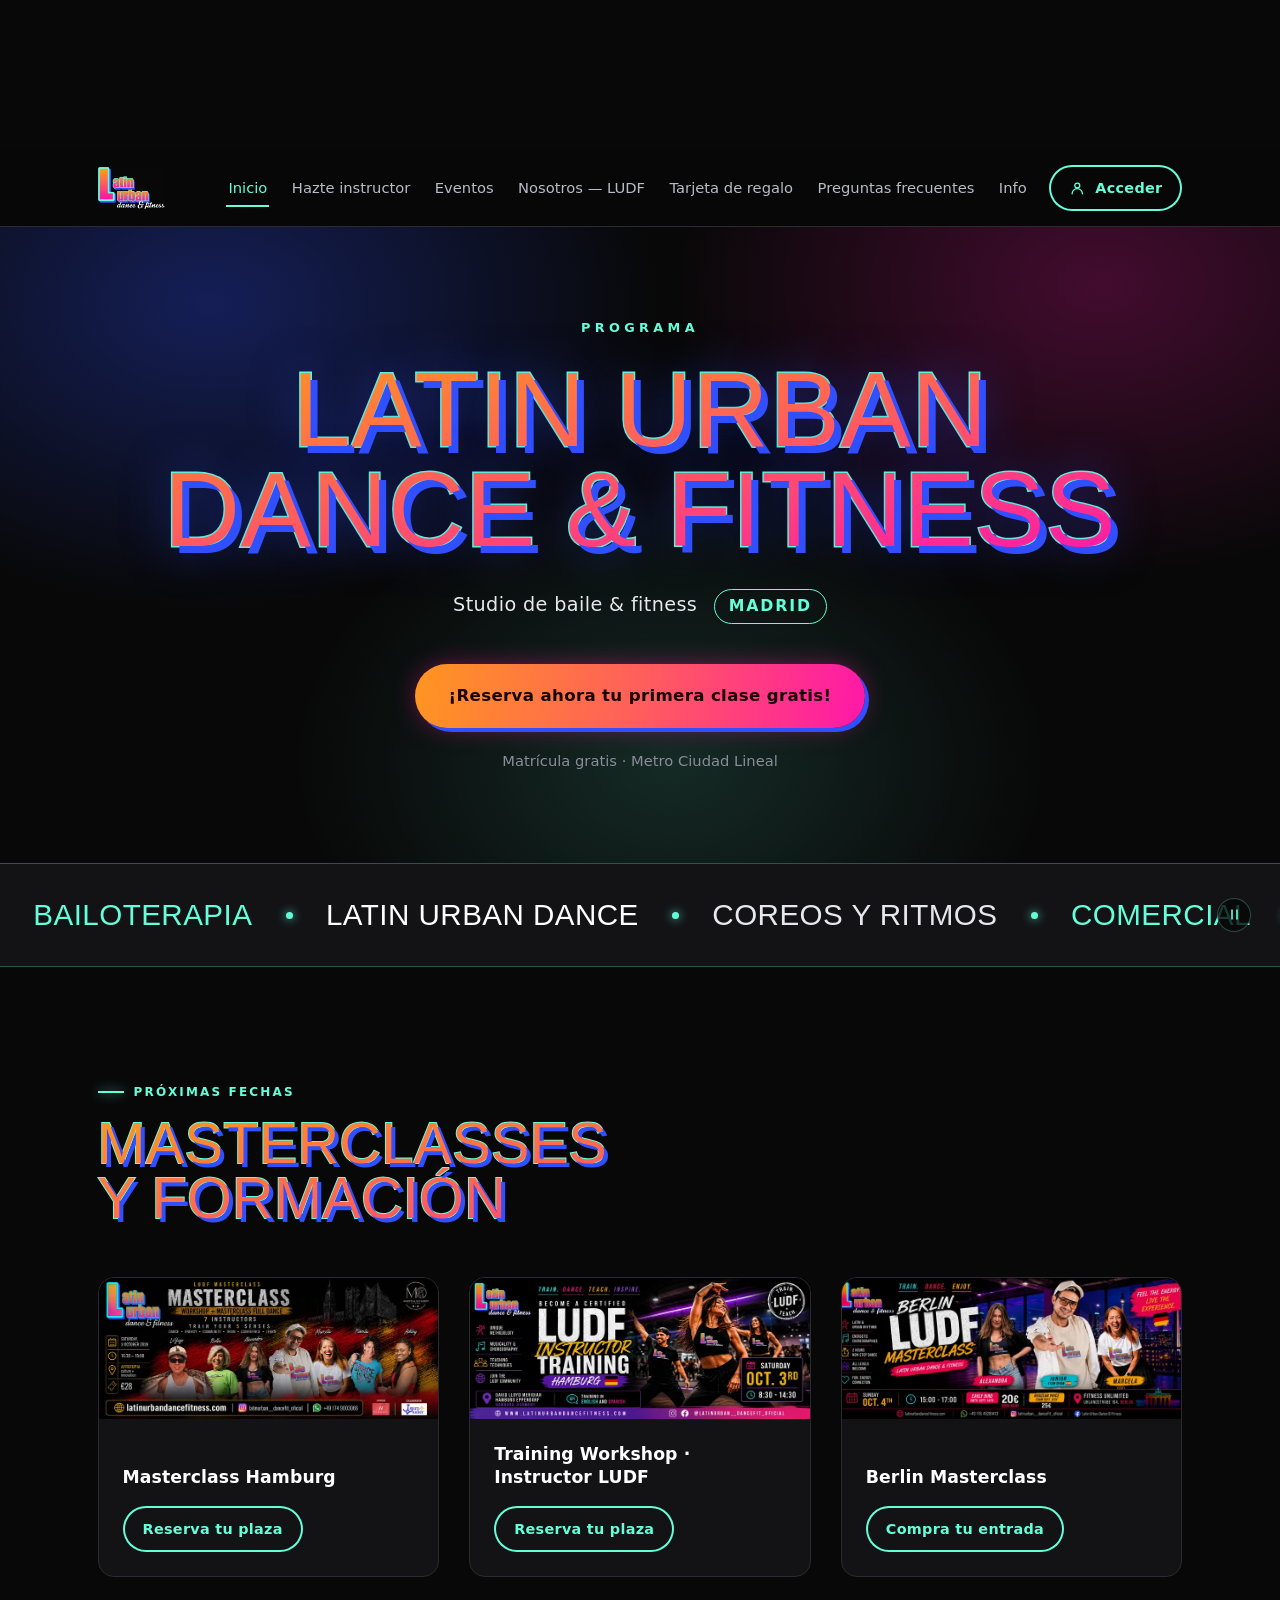
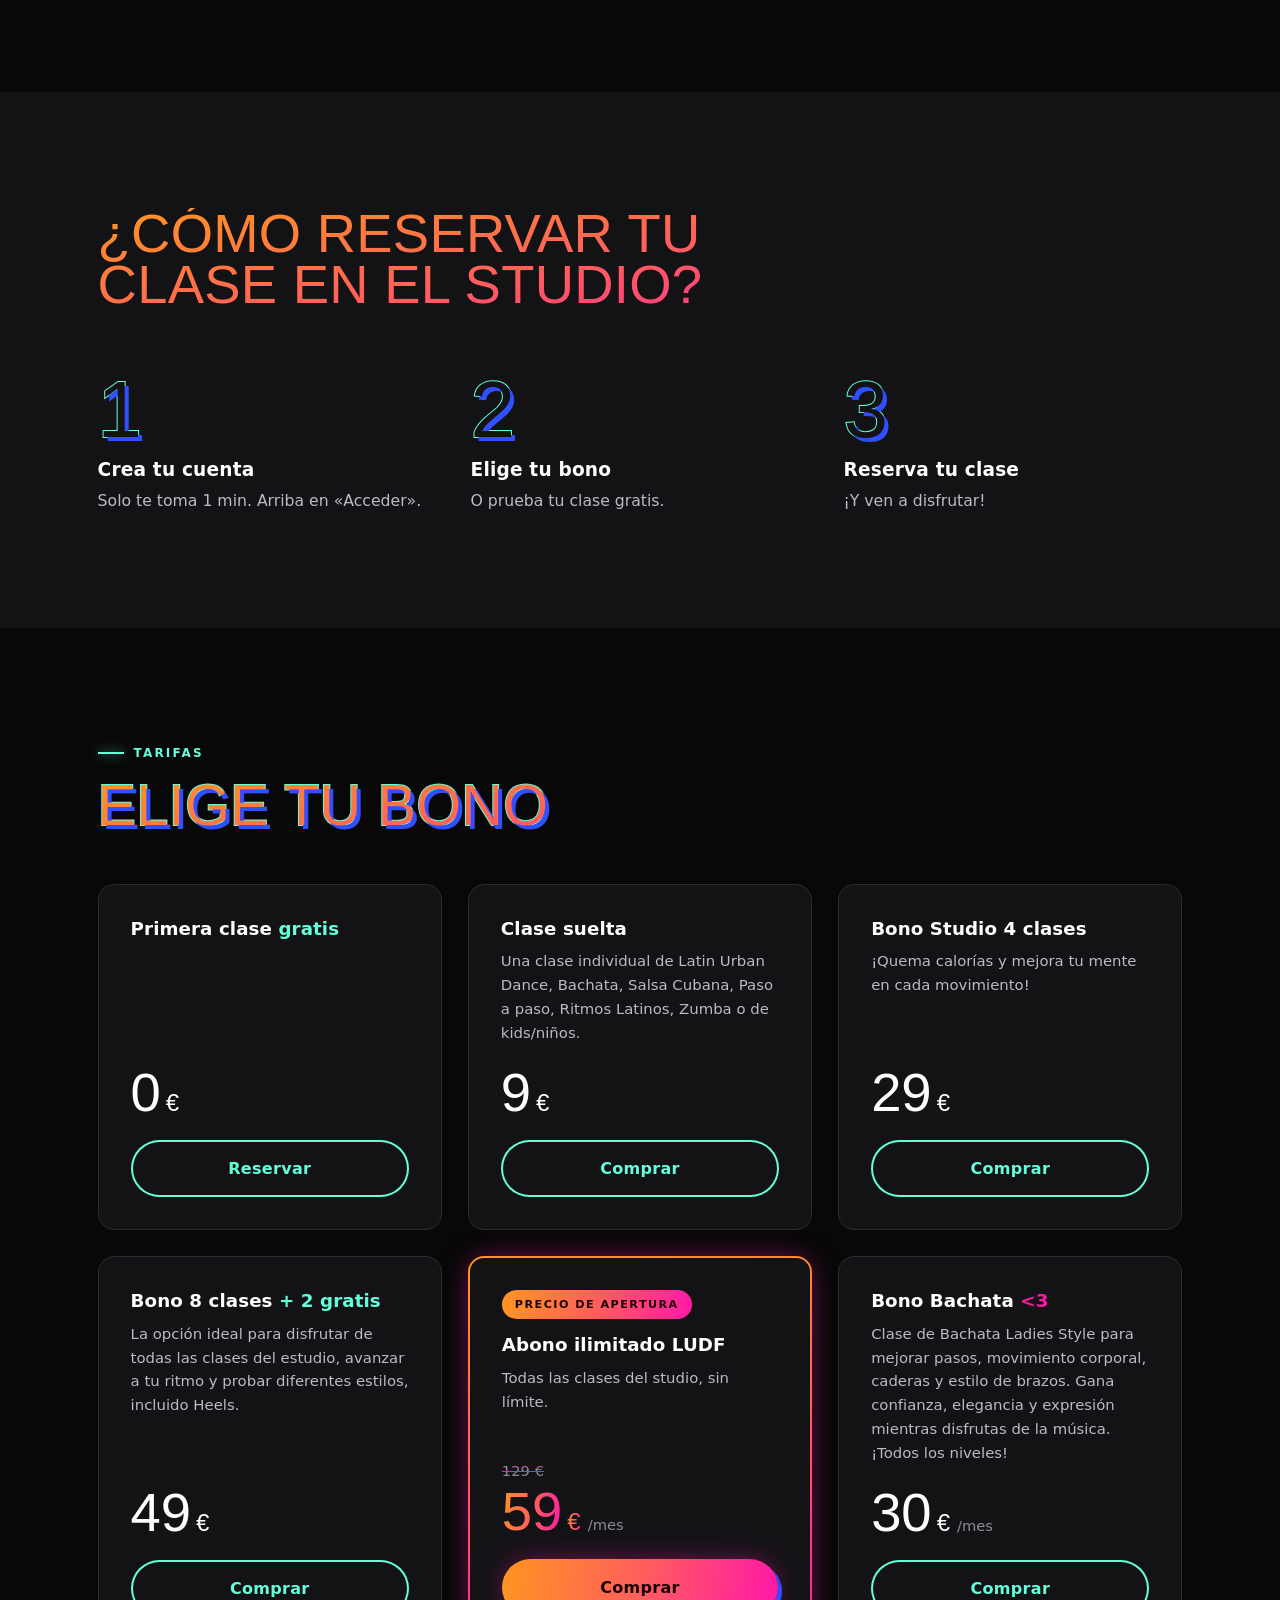
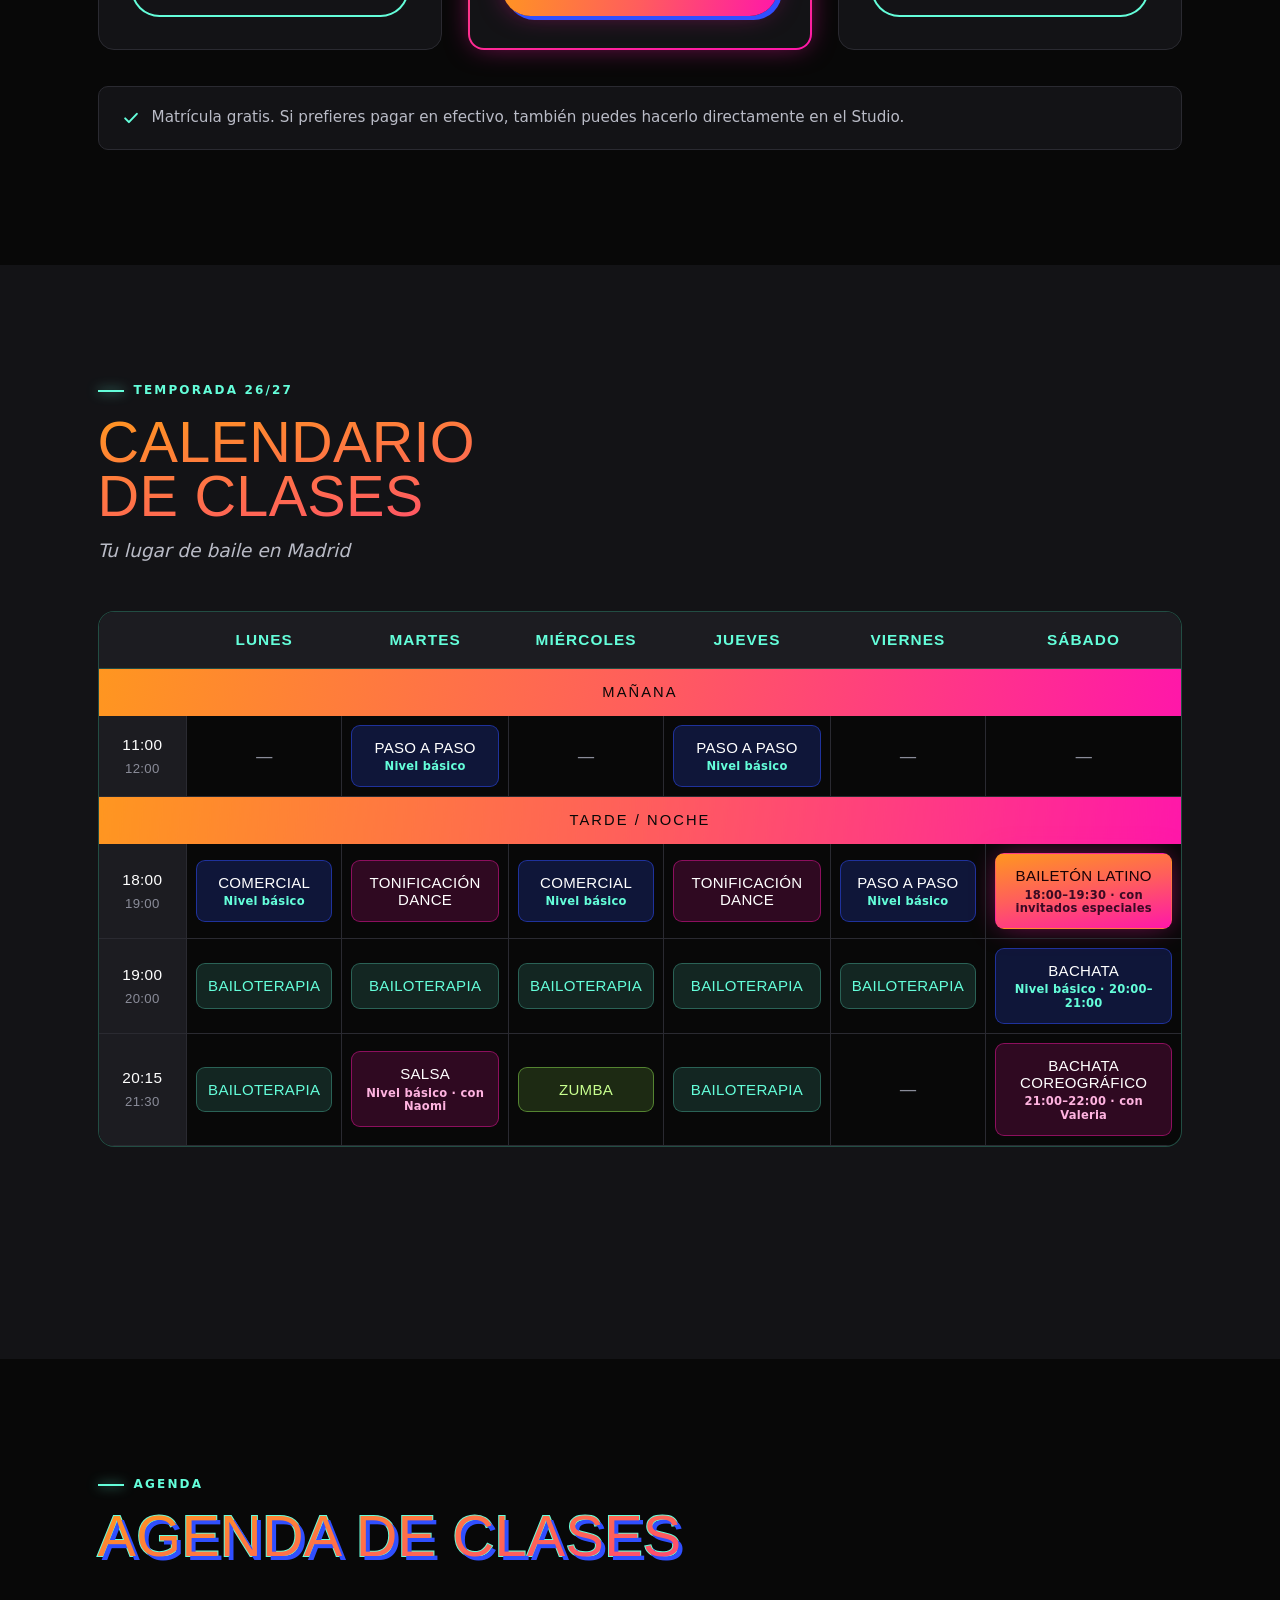
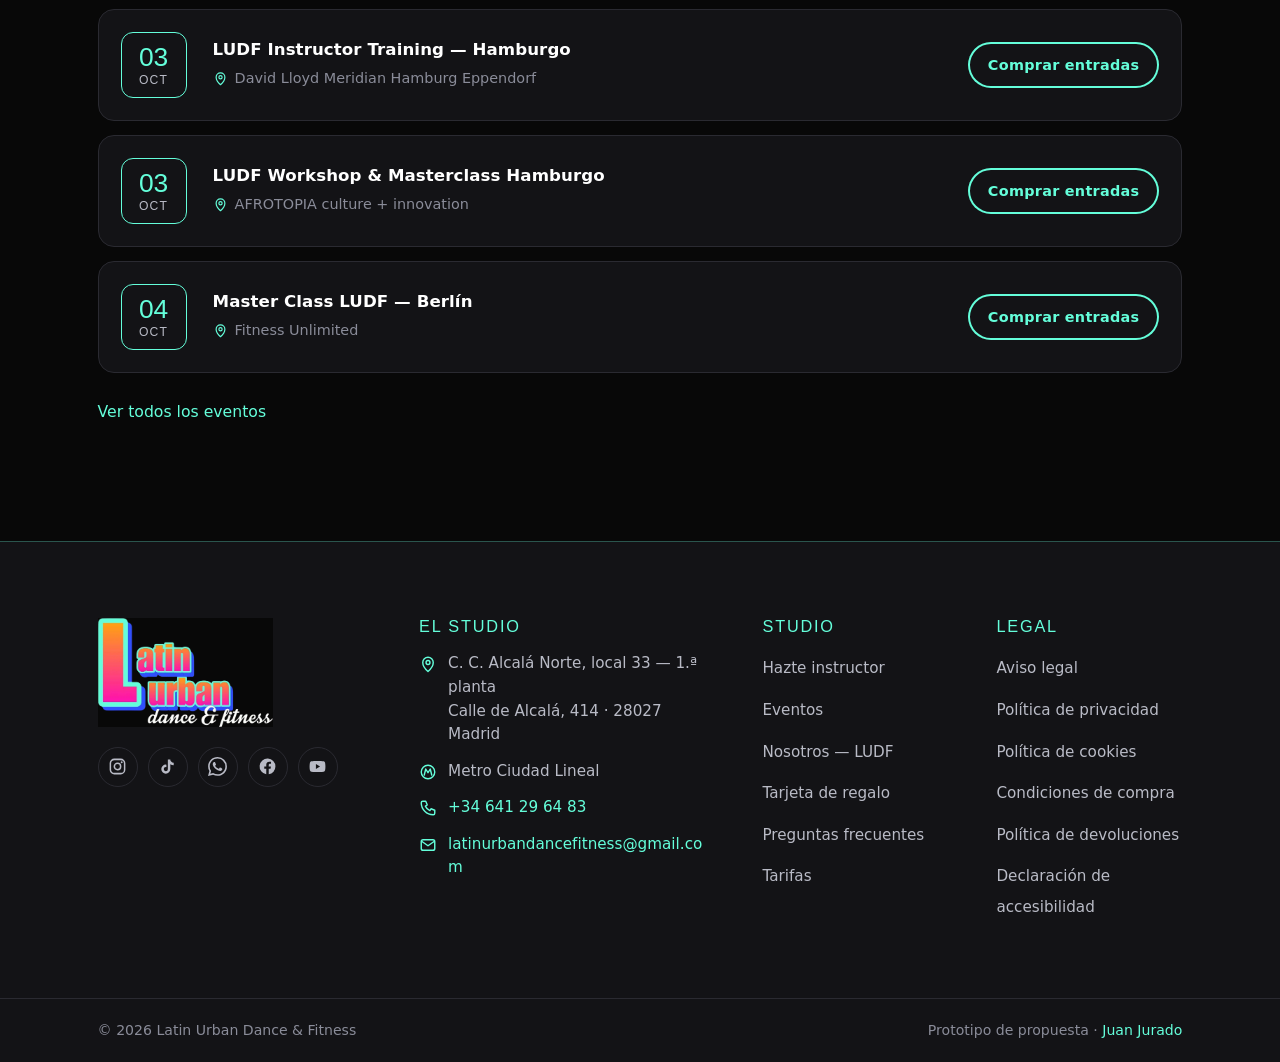
==== prototype/index.html @ 7531610d "feat: prototipo de homepage — dirección "Neón" Remaquetación 1:1 de la home de latinurbandancefitnes" ====
<!DOCTYPE html>
<html lang="es">
<head>
<meta charset="UTF-8">
<script>document.documentElement.classList.add('js')</script>
<meta name="viewport" content="width=device-width, initial-scale=1">
<title>Clases de baile y fitness en Ciudad Lineal | Latin Urban Dance &amp; Fitness</title>
<meta name="description" content="Studio de baile latino y urbano en Ciudad Lineal, Madrid. Bailoterapia, bachata, salsa, zumba y más. Primera clase gratis y matrícula gratis. Metro Ciudad Lineal.">
<meta name="robots" content="noindex, nofollow">
<meta name="theme-color" content="#080808">
<meta property="og:type" content="website">
<meta property="og:locale" content="es_ES">
<meta property="og:title" content="Clases de baile y fitness en Ciudad Lineal | Latin Urban Dance &amp; Fitness">
<meta property="og:description" content="Studio de baile latino y urbano en Ciudad Lineal, Madrid. Primera clase gratis.">
<link rel="preload" href="assets/fonts/anton.woff2" as="font" type="font/woff2" crossorigin>
<link rel="preload" href="assets/fonts/outfit.woff2" as="font" type="font/woff2" crossorigin>
<link rel="preload" href="assets/img/logo.webp" as="image" type="image/webp">
<link rel="stylesheet" href="assets/css/global.css">
<link rel="stylesheet" href="assets/css/home.css">
<link rel="icon" href="data:image/svg+xml,<svg xmlns='http://www.w3.org/2000/svg' viewBox='0 0 32 32'><rect width='32' height='32' rx='7' fill='%23080808'/><text x='16' y='23' font-family='Impact,sans-serif' font-size='19' fill='%2364FEDA' text-anchor='middle'>L</text></svg>">
</head>
<body>
<a class="salta" href="#principal">Saltar al contenido</a>

<svg hidden aria-hidden="true" focusable="false">
  <symbol id="i-tel" viewBox="0 0 24 24"><path d="M5 3h4l2 5-2.5 1.5a11 11 0 0 0 6 6L16 13l5 2v4a2 2 0 0 1-2 2A16 16 0 0 1 3 5a2 2 0 0 1 2-2Z" fill="none" stroke="currentColor" stroke-width="1.9" stroke-linejoin="round" stroke-linecap="round"/></symbol>
  <symbol id="i-wa" viewBox="0 0 24 24"><path fill="currentColor" d="M17.472 14.382c-.297-.149-1.758-.867-2.03-.967-.273-.099-.471-.148-.67.15-.197.297-.767.966-.94 1.164-.173.199-.347.223-.644.075-.297-.15-1.255-.463-2.39-1.475-.883-.788-1.48-1.761-1.653-2.059-.173-.297-.018-.458.13-.606.134-.133.298-.347.446-.52.149-.174.198-.298.298-.497.099-.198.05-.371-.025-.52-.075-.149-.669-1.612-.916-2.207-.242-.579-.487-.5-.669-.51-.173-.008-.371-.01-.57-.01-.198 0-.52.074-.792.372-.272.297-1.04 1.016-1.04 2.479 0 1.462 1.065 2.875 1.213 3.074.149.198 2.096 3.2 5.077 4.487.709.306 1.262.489 1.694.625.712.227 1.36.195 1.871.118.571-.085 1.758-.719 2.006-1.413.248-.694.248-1.289.173-1.413-.074-.124-.272-.198-.57-.347m-5.421 7.403h-.004a9.87 9.87 0 0 1-5.031-1.378l-.361-.214-3.741.982.998-3.648-.235-.374a9.86 9.86 0 0 1-1.51-5.26c.001-5.45 4.436-9.884 9.888-9.884 2.64 0 5.122 1.03 6.988 2.898a9.825 9.825 0 0 1 2.893 6.994c-.003 5.45-4.437 9.884-9.885 9.884m8.413-18.297A11.815 11.815 0 0 0 12.05 0C5.495 0 .16 5.335.157 11.892c0 2.096.547 4.142 1.588 5.945L.057 24l6.305-1.654a11.882 11.882 0 0 0 5.683 1.448h.005c6.554 0 11.89-5.335 11.893-11.893a11.821 11.821 0 0 0-3.48-8.413Z"/></symbol>
  <symbol id="i-ig" viewBox="0 0 24 24"><rect x="3" y="3" width="18" height="18" rx="5" fill="none" stroke="currentColor" stroke-width="1.9"/><circle cx="12" cy="12" r="4" fill="none" stroke="currentColor" stroke-width="1.9"/><circle cx="17.3" cy="6.7" r="1.25" fill="currentColor"/></symbol>
  <symbol id="i-tk" viewBox="0 0 24 24"><path fill="currentColor" d="M16.6 5.82A4.28 4.28 0 0 1 15.54 3h-3.09v12.4a2.59 2.59 0 0 1-2.59 2.5 2.59 2.59 0 0 1 0-5.18c.27 0 .52.04.76.12v-3.2a5.8 5.8 0 0 0-.76-.05A5.72 5.72 0 0 0 4.15 15.3 5.72 5.72 0 0 0 9.86 21a5.72 5.72 0 0 0 5.71-5.71V9.01a7.35 7.35 0 0 0 4.28 1.38V7.3a4.28 4.28 0 0 1-3.25-1.48Z"/></symbol>
  <symbol id="i-fb" viewBox="0 0 24 24"><path fill="currentColor" d="M22 12a10 10 0 1 0-11.56 9.88v-6.99H7.9V12h2.54V9.8c0-2.5 1.49-3.89 3.77-3.89 1.1 0 2.24.2 2.24.2v2.46h-1.26c-1.24 0-1.63.77-1.63 1.56V12h2.78l-.45 2.89h-2.33v6.99A10 10 0 0 0 22 12Z"/></symbol>
  <symbol id="i-yt" viewBox="0 0 24 24"><path fill="currentColor" d="M21.58 7.19a2.5 2.5 0 0 0-1.77-1.77C18.25 5 12 5 12 5s-6.25 0-7.81.42a2.5 2.5 0 0 0-1.77 1.77A26 26 0 0 0 2 12a26 26 0 0 0 .42 4.81 2.5 2.5 0 0 0 1.77 1.77C5.75 19 12 19 12 19s6.25 0 7.81-.42a2.5 2.5 0 0 0 1.77-1.77A26 26 0 0 0 22 12a26 26 0 0 0-.42-4.81ZM10 15.02V8.98L15.2 12Z"/></symbol>
  <symbol id="i-pin" viewBox="0 0 24 24"><path d="M12 22s7-6.2 7-12A7 7 0 0 0 5 10c0 5.8 7 12 7 12Z" fill="none" stroke="currentColor" stroke-width="1.9" stroke-linejoin="round"/><circle cx="12" cy="10" r="2.6" fill="none" stroke="currentColor" stroke-width="1.9"/></symbol>
  <symbol id="i-metro" viewBox="0 0 24 24"><circle cx="12" cy="12" r="9" fill="none" stroke="currentColor" stroke-width="1.9"/><path d="M7 16 9 8l3 5 3-5 2 8" fill="none" stroke="currentColor" stroke-width="1.9" stroke-linejoin="round" stroke-linecap="round"/></symbol>
  <symbol id="i-mail" viewBox="0 0 24 24"><rect x="3" y="5" width="18" height="14" rx="2.5" fill="none" stroke="currentColor" stroke-width="1.9"/><path d="m3.5 7 8.5 6 8.5-6" fill="none" stroke="currentColor" stroke-width="1.9" stroke-linecap="round" stroke-linejoin="round"/></symbol>
  <symbol id="i-menu" viewBox="0 0 24 24"><path d="M4 7h16M4 12h16M4 17h16" stroke="currentColor" stroke-width="2.2" stroke-linecap="round"/></symbol>
  <symbol id="i-cerrar" viewBox="0 0 24 24"><path d="m6 6 12 12M18 6 6 18" stroke="currentColor" stroke-width="2.2" stroke-linecap="round"/></symbol>
  <symbol id="i-usuario" viewBox="0 0 24 24"><circle cx="12" cy="8" r="3.6" fill="none" stroke="currentColor" stroke-width="1.9"/><path d="M4.5 20a7.5 7.5 0 0 1 15 0" fill="none" stroke="currentColor" stroke-width="1.9" stroke-linecap="round"/></symbol>
  <symbol id="i-check" viewBox="0 0 24 24"><path d="m5 12.5 4.5 4.5L19 7" fill="none" stroke="currentColor" stroke-width="2.4" stroke-linecap="round" stroke-linejoin="round"/></symbol>
  <symbol id="i-pausa" viewBox="0 0 24 24"><path d="M8 5v14M16 5v14" stroke="currentColor" stroke-width="2.6" stroke-linecap="round"/></symbol>
  <symbol id="i-play" viewBox="0 0 24 24"><path d="M8 5.5v13l10-6.5Z" fill="currentColor"/></symbol>
</svg>

<!-- =================================================================
     Cabecera
     ================================================================= -->
<header class="cab" id="cab">
  <div class="env cab__env">
    <a class="cab__logo" href="#principal" aria-label="Latin Urban Dance &amp; Fitness — inicio">
      <img src="assets/img/logo.webp" alt="Latin Urban Dance &amp; Fitness" width="1000" height="622">
    </a>

    <nav class="nav" id="nav" aria-label="Principal">
      <ul class="nav__lista">
        <li><a class="nav__enlace nav__enlace--activo" href="#principal" aria-current="page">Inicio</a></li>
        <li><a class="nav__enlace" href="#">Hazte instructor</a></li>
        <li><a class="nav__enlace" href="#eventos">Eventos</a></li>
        <li><a class="nav__enlace" href="#">Nosotros — LUDF</a></li>
        <li><a class="nav__enlace" href="#">Tarjeta de regalo</a></li>
        <li><a class="nav__enlace" href="#">Preguntas frecuentes</a></li>
        <li><a class="nav__enlace" href="#pie">Info</a></li>
      </ul>
    </nav>

    <div class="cab__acciones">
      <a class="btn btn--linea btn--pequeno cab__acceder" href="#">
        <svg class="ico" aria-hidden="true"><use href="#i-usuario"/></svg>Acceder
      </a>
      <button class="cab__menu" id="cab-menu" type="button" aria-expanded="false" aria-controls="nav">
        <svg class="ico ico--menu" aria-hidden="true"><use href="#i-menu"/></svg>
        <svg class="ico ico--cerrar" aria-hidden="true"><use href="#i-cerrar"/></svg>
        <span class="vo">Menú</span>
      </button>
    </div>
  </div>
</header>

<main id="principal">

  <!-- ===============================================================
       1 · Hero
       =============================================================== -->
  <section class="hero">
    <div class="hero__luces" aria-hidden="true"></div>
    <div class="env hero__env">
      <p class="hero__eyebrow">Programa</p>
      <div class="hero__marco">
        <h1 class="hero__titular rotulo">Latin Urban<br>Dance &amp; Fitness</h1>
      </div>
      <p class="hero__sub">Studio de baile &amp; fitness <span class="hero__ciudad">Madrid</span></p>
      <a class="btn btn--fuego hero__cta" href="#bonos">¡Reserva ahora tu primera clase gratis!</a>
      <p class="hero__pie">Matrícula gratis · Metro Ciudad Lineal</p>
    </div>
  </section>

  <!-- ===============================================================
       2 · Tira de disciplinas (marquesina)
       =============================================================== -->
  <section class="tira" aria-labelledby="tira-t">
    <h2 class="vo" id="tira-t">Disciplinas del studio</h2>
    <div class="tira__pista" id="tira-pista">
      <ul class="tira__lista" id="tira-lista">
        <li>Bailoterapia</li>
        <li>Latin Urban Dance</li>
        <li>Coreos y Ritmos</li>
        <li>Comercial</li>
        <li>Salsa</li>
        <li>Bachata <span class="tira__mat">(Lady Style)</span></li>
        <li>Tonificación Dance</li>
        <li>Zumba</li>
        <li>Pilates Funcional</li>
        <li>Reggaetón</li>
        <li>GAP <span class="tira__mat">(glúteos, abdominales y piernas)</span></li>
        <li>Clases para niños</li>
        <li>Heels</li>
      </ul>
    </div>
    <button class="tira__btn" id="tira-btn" type="button" aria-pressed="false">
      <svg class="ico ico--pausa" aria-hidden="true"><use href="#i-pausa"/></svg>
      <svg class="ico ico--play" aria-hidden="true"><use href="#i-play"/></svg>
      <span class="vo">Pausar el movimiento de las disciplinas</span>
    </button>
  </section>

  <!-- ===============================================================
       3 · Eventos
       =============================================================== -->
  <section class="seccion eventos" id="eventos" aria-labelledby="eventos-t">
    <div class="env">
      <p class="eyebrow aparece">Próximas fechas</p>
      <h2 class="eventos__t rotulo aparece" id="eventos-t">Masterclasses<br>y formación</h2>

      <ul class="eventos__lista">
        <li class="evento aparece" style="--i:0">
          <a class="evento__foto" href="#">
            <img src="assets/img/evento-hamburgo-800.webp"
                 srcset="assets/img/evento-hamburgo-800.webp 800w, assets/img/evento-hamburgo-1400.webp 1400w"
                 sizes="(min-width:900px) 380px, 92vw"
                 alt="Masterclass LUDF en Hamburgo" width="800" height="333" loading="lazy" decoding="async">
          </a>
          <div class="evento__cuerpo">
            <h3 class="evento__t">Masterclass Hamburg</h3>
            <a class="btn btn--linea btn--pequeno" href="#">Reserva tu plaza</a>
          </div>
        </li>
        <li class="evento aparece" style="--i:1">
          <a class="evento__foto" href="#">
            <img src="assets/img/evento-training-800.webp"
                 srcset="assets/img/evento-training-800.webp 800w, assets/img/evento-training-1400.webp 1400w"
                 sizes="(min-width:900px) 380px, 92vw"
                 alt="Training Workshop para instructores LUDF" width="800" height="327" loading="lazy" decoding="async">
          </a>
          <div class="evento__cuerpo">
            <h3 class="evento__t">Training Workshop · Instructor LUDF</h3>
            <a class="btn btn--linea btn--pequeno" href="#">Reserva tu plaza</a>
          </div>
        </li>
        <li class="evento aparece" style="--i:2">
          <a class="evento__foto" href="#">
            <img src="assets/img/evento-berlin-800.webp"
                 srcset="assets/img/evento-berlin-800.webp 800w, assets/img/evento-berlin-1400.webp 1400w"
                 sizes="(min-width:900px) 380px, 92vw"
                 alt="Masterclass LUDF en Berlín" width="800" height="320" loading="lazy" decoding="async">
          </a>
          <div class="evento__cuerpo">
            <h3 class="evento__t">Berlin Masterclass</h3>
            <a class="btn btn--linea btn--pequeno" href="#">Compra tu entrada</a>
          </div>
        </li>
      </ul>
    </div>
  </section>

  <!-- ===============================================================
       4 · Cómo reservar — secuencia real de 3 pasos
       =============================================================== -->
  <section class="seccion seccion--elevada pasos" aria-labelledby="pasos-t">
    <div class="env">
      <h2 class="pasos__t rotulo aparece" id="pasos-t">¿Cómo reservar tu<br>clase en el Studio?</h2>

      <ol class="pasos__lista">
        <li class="paso aparece" style="--i:0">
          <span class="paso__n" aria-hidden="true">1</span>
          <h3 class="paso__t">Crea tu cuenta</h3>
          <p class="paso__d">Solo te toma 1 min. Arriba en «Acceder».</p>
        </li>
        <li class="paso aparece" style="--i:1">
          <span class="paso__n" aria-hidden="true">2</span>
          <h3 class="paso__t">Elige tu bono</h3>
          <p class="paso__d">O prueba tu clase gratis.</p>
        </li>
        <li class="paso aparece" style="--i:2">
          <span class="paso__n" aria-hidden="true">3</span>
          <h3 class="paso__t">Reserva tu clase</h3>
          <p class="paso__d">¡Y ven a disfrutar!</p>
        </li>
      </ol>
    </div>
  </section>

  <!-- ===============================================================
       5 · Bonos
       =============================================================== -->
  <section class="seccion bonos" id="bonos" aria-labelledby="bonos-t">
    <div class="env">
      <p class="eyebrow aparece">Tarifas</p>
      <h2 class="bonos__t rotulo aparece" id="bonos-t">Elige tu bono</h2>

      <ul class="bonos__lista">
        <li class="bono aparece" style="--i:0">
          <h3 class="bono__t">Primera clase <em>gratis</em></h3>
          <p class="bono__precio"><span class="bono__cifra">0</span><span class="bono__moneda">€</span></p>
          <a class="btn btn--linea btn--ancho" href="#">Reservar</a>
        </li>

        <li class="bono aparece" style="--i:1">
          <h3 class="bono__t">Clase suelta</h3>
          <p class="bono__d">Una clase individual de Latin Urban Dance, Bachata, Salsa Cubana, Paso a paso, Ritmos Latinos, Zumba o de kids/niños.</p>
          <p class="bono__precio"><span class="bono__cifra">9</span><span class="bono__moneda">€</span></p>
          <a class="btn btn--linea btn--ancho" href="#">Comprar</a>
        </li>

        <li class="bono aparece" style="--i:2">
          <h3 class="bono__t">Bono Studio 4 clases</h3>
          <p class="bono__d">¡Quema calorías y mejora tu mente en cada movimiento!</p>
          <p class="bono__precio"><span class="bono__cifra">29</span><span class="bono__moneda">€</span></p>
          <a class="btn btn--linea btn--ancho" href="#">Comprar</a>
        </li>

        <li class="bono aparece" style="--i:3">
          <h3 class="bono__t">Bono 8 clases <em>+ 2 gratis</em></h3>
          <p class="bono__d">La opción ideal para disfrutar de todas las clases del estudio, avanzar a tu ritmo y probar diferentes estilos, incluido Heels.</p>
          <p class="bono__precio"><span class="bono__cifra">49</span><span class="bono__moneda">€</span></p>
          <a class="btn btn--linea btn--ancho" href="#">Comprar</a>
        </li>

        <!-- El único con el degradado completo: dirige la mirada al producto de mayor valor -->
        <li class="bono bono--destacado aparece" style="--i:4">
          <p class="bono__sello">Precio de apertura</p>
          <h3 class="bono__t">Abono ilimitado LUDF</h3>
          <p class="bono__d">Todas las clases del studio, sin límite.</p>
          <p class="bono__precio">
            <span class="bono__antes"><span class="vo">Precio normal: </span>129&nbsp;€</span>
            <span class="bono__cifra">59</span><span class="bono__moneda">€</span><span class="bono__periodo">/mes</span>
          </p>
          <a class="btn btn--fuego btn--ancho" href="#">Comprar</a>
        </li>

        <li class="bono aparece" style="--i:5">
          <h3 class="bono__t">Bono Bachata <span class="bono__corazon" aria-hidden="true">&lt;3</span></h3>
          <p class="bono__d">Clase de Bachata Ladies Style para mejorar pasos, movimiento corporal, caderas y estilo de brazos. Gana confianza, elegancia y expresión mientras disfrutas de la música. ¡Todos los niveles!</p>
          <p class="bono__precio"><span class="bono__cifra">30</span><span class="bono__moneda">€</span><span class="bono__periodo">/mes</span></p>
          <a class="btn btn--linea btn--ancho" href="#">Comprar</a>
        </li>
      </ul>

      <p class="bonos__nota aparece">
        <svg class="ico" aria-hidden="true"><use href="#i-check"/></svg>
        Matrícula gratis. Si prefieres pagar en efectivo, también puedes hacerlo directamente en el Studio.
      </p>
    </div>
  </section>

  <!-- ===============================================================
       6 · Calendario de clases
       Antes era una imagen JPG. Aquí es una tabla real: la lee Google,
       la lee un lector de pantalla y se puede cambiar una hora sin Canva.
       =============================================================== -->
  <section class="seccion seccion--elevada horario" id="horario" aria-labelledby="horario-t">
    <div class="env">
      <p class="eyebrow aparece">Temporada 26/27</p>
      <h2 class="horario__t rotulo aparece" id="horario-t">Calendario<br>de clases</h2>
      <p class="horario__claim aparece">Tu lugar de baile en Madrid</p>

      <div class="horario__caja aparece">
        <div class="horario__scroll" tabindex="0" role="region" aria-labelledby="horario-t">
          <table class="tabla">
            <caption class="vo">Horario de clases por día y franja horaria, temporada 26/27</caption>
            <thead>
              <tr>
                <th scope="col"><span class="vo">Hora</span></th>
                <th scope="col">Lunes</th>
                <th scope="col">Martes</th>
                <th scope="col">Miércoles</th>
                <th scope="col">Jueves</th>
                <th scope="col">Viernes</th>
                <th scope="col">Sábado</th>
              </tr>
            </thead>

            <tbody>
              <tr class="tabla__franja">
                <th scope="colgroup" colspan="7">Mañana</th>
              </tr>
              <tr>
                <th scope="row" class="tabla__hora">11:00<span>12:00</span></th>
                <td class="tabla__vacia"><span class="vo">Sin clase</span><span aria-hidden="true">—</span></td>
                <td><span class="clase clase--azul">Paso a paso <b class="clase__nivel">Nivel básico</b></span></td>
                <td class="tabla__vacia"><span class="vo">Sin clase</span><span aria-hidden="true">—</span></td>
                <td><span class="clase clase--azul">Paso a paso <b class="clase__nivel">Nivel básico</b></span></td>
                <td class="tabla__vacia"><span class="vo">Sin clase</span><span aria-hidden="true">—</span></td>
                <td class="tabla__vacia"><span class="vo">Sin clase</span><span aria-hidden="true">—</span></td>
              </tr>

              <tr class="tabla__franja">
                <th scope="colgroup" colspan="7">Tarde / Noche</th>
              </tr>
              <tr>
                <th scope="row" class="tabla__hora">18:00<span>19:00</span></th>
                <td><span class="clase clase--azul">Comercial <b class="clase__nivel">Nivel básico</b></span></td>
                <td><span class="clase clase--magenta">Tonificación Dance</span></td>
                <td><span class="clase clase--azul">Comercial <b class="clase__nivel">Nivel básico</b></span></td>
                <td><span class="clase clase--magenta">Tonificación Dance</span></td>
                <td><span class="clase clase--azul">Paso a paso <b class="clase__nivel">Nivel básico</b></span></td>
                <td rowspan="1"><span class="clase clase--fiesta">Bailetón Latino <b class="clase__nivel">18:00–19:30 · con invitados especiales</b></span></td>
              </tr>
              <tr>
                <th scope="row" class="tabla__hora">19:00<span>20:00</span></th>
                <td><span class="clase clase--marca">Bailoterapia</span></td>
                <td><span class="clase clase--marca">Bailoterapia</span></td>
                <td><span class="clase clase--marca">Bailoterapia</span></td>
                <td><span class="clase clase--marca">Bailoterapia</span></td>
                <td><span class="clase clase--marca">Bailoterapia</span></td>
                <td><span class="clase clase--azul">Bachata <b class="clase__nivel">Nivel básico · 20:00–21:00</b></span></td>
              </tr>
              <tr>
                <th scope="row" class="tabla__hora">20:15<span>21:30</span></th>
                <td><span class="clase clase--marca">Bailoterapia</span></td>
                <td><span class="clase clase--magenta">Salsa <b class="clase__nivel">Nivel básico · con Naomi</b></span></td>
                <td><span class="clase clase--verde">Zumba</span></td>
                <td><span class="clase clase--marca">Bailoterapia</span></td>
                <td class="tabla__vacia"><span class="vo">Sin clase</span><span aria-hidden="true">—</span></td>
                <td><span class="clase clase--magenta">Bachata Coreográfico <b class="clase__nivel">21:00–22:00 · con Valeria</b></span></td>
              </tr>
            </tbody>
          </table>
        </div>
        <p class="horario__aviso">Desliza para ver toda la semana</p>
      </div>

      <a class="btn btn--fuego horario__cta aparece" href="#bonos">Reserva tu primera clase gratis</a>
    </div>
  </section>

  <!-- ===============================================================
       7 · Agenda
       =============================================================== -->
  <section class="seccion agenda" aria-labelledby="agenda-t">
    <div class="env">
      <p class="eyebrow aparece">Agenda</p>
      <h2 class="agenda__t rotulo aparece" id="agenda-t">Agenda de clases</h2>

      <ul class="agenda__lista">
        <li class="cita aparece" style="--i:0">
          <p class="cita__fecha"><span class="cita__dia">03</span><span class="cita__mes">Oct</span></p>
          <div class="cita__cuerpo">
            <h3 class="cita__t">LUDF Instructor Training — Hamburgo</h3>
            <p class="cita__lugar"><svg class="ico" aria-hidden="true"><use href="#i-pin"/></svg>David Lloyd Meridian Hamburg Eppendorf</p>
          </div>
          <a class="btn btn--linea btn--pequeno cita__btn" href="#">Comprar entradas</a>
        </li>
        <li class="cita aparece" style="--i:1">
          <p class="cita__fecha"><span class="cita__dia">03</span><span class="cita__mes">Oct</span></p>
          <div class="cita__cuerpo">
            <h3 class="cita__t">LUDF Workshop &amp; Masterclass Hamburgo</h3>
            <p class="cita__lugar"><svg class="ico" aria-hidden="true"><use href="#i-pin"/></svg>AFROTOPIA culture + innovation</p>
          </div>
          <a class="btn btn--linea btn--pequeno cita__btn" href="#">Comprar entradas</a>
        </li>
        <li class="cita aparece" style="--i:2">
          <p class="cita__fecha"><span class="cita__dia">04</span><span class="cita__mes">Oct</span></p>
          <div class="cita__cuerpo">
            <h3 class="cita__t">Master Class LUDF — Berlín</h3>
            <p class="cita__lugar"><svg class="ico" aria-hidden="true"><use href="#i-pin"/></svg>Fitness Unlimited</p>
          </div>
          <a class="btn btn--linea btn--pequeno cita__btn" href="#">Comprar entradas</a>
        </li>
      </ul>

      <p class="agenda__mas aparece"><a class="enlace" href="#">Ver todos los eventos</a></p>
    </div>
  </section>

</main>

<!-- =================================================================
     Pie
     ================================================================= -->
<footer class="pie" id="pie">
  <div class="env pie__env">

    <div class="pie__marca">
      <img class="pie__logo" src="assets/img/logo.webp" alt="Latin Urban Dance &amp; Fitness" width="1000" height="622" loading="lazy" decoding="async">
      <ul class="pie__redes">
        <li><a href="https://www.instagram.com/studio_latinurbandance/" aria-label="Instagram"><svg class="ico" aria-hidden="true"><use href="#i-ig"/></svg></a></li>
        <li><a href="#" aria-label="TikTok"><svg class="ico" aria-hidden="true"><use href="#i-tk"/></svg></a></li>
        <li><a href="https://wa.me/34641296483" aria-label="WhatsApp"><svg class="ico" aria-hidden="true"><use href="#i-wa"/></svg></a></li>
        <li><a href="#" aria-label="Facebook"><svg class="ico" aria-hidden="true"><use href="#i-fb"/></svg></a></li>
        <li><a href="#" aria-label="YouTube"><svg class="ico" aria-hidden="true"><use href="#i-yt"/></svg></a></li>
      </ul>
    </div>

    <div class="pie__col">
      <h2 class="pie__t">El Studio</h2>
      <address class="pie__datos">
        <p class="pie__dato">
          <svg class="ico" aria-hidden="true"><use href="#i-pin"/></svg>
          <span>C. C. Alcalá Norte, local 33 — 1.ª planta<br>Calle de Alcalá, 414 · 28027 Madrid</span>
        </p>
        <p class="pie__dato">
          <svg class="ico" aria-hidden="true"><use href="#i-metro"/></svg>
          <span>Metro Ciudad Lineal</span>
        </p>
        <p class="pie__dato">
          <svg class="ico" aria-hidden="true"><use href="#i-tel"/></svg>
          <a class="enlace" href="tel:+34641296483">+34 641 29 64 83</a>
        </p>
        <p class="pie__dato">
          <svg class="ico" aria-hidden="true"><use href="#i-mail"/></svg>
          <a class="enlace" href="mailto:latinurbandancefitness@gmail.com">latinurbandancefitness@gmail.com</a>
        </p>
      </address>
    </div>

    <div class="pie__col">
      <h2 class="pie__t">Studio</h2>
      <ul class="pie__enlaces">
        <li><a href="#">Hazte instructor</a></li>
        <li><a href="#eventos">Eventos</a></li>
        <li><a href="#">Nosotros — LUDF</a></li>
        <li><a href="#">Tarjeta de regalo</a></li>
        <li><a href="#">Preguntas frecuentes</a></li>
        <li><a href="#bonos">Tarifas</a></li>
      </ul>
    </div>

    <div class="pie__col">
      <h2 class="pie__t">Legal</h2>
      <ul class="pie__enlaces">
        <li><a href="#">Aviso legal</a></li>
        <li><a href="#">Política de privacidad</a></li>
        <li><a href="#">Política de cookies</a></li>
        <li><a href="#">Condiciones de compra</a></li>
        <li><a href="#">Política de devoluciones</a></li>
        <li><a href="#">Declaración de accesibilidad</a></li>
      </ul>
    </div>

  </div>

  <div class="pie__barra">
    <div class="env pie__barra-env">
      <p>© 2026 Latin Urban Dance &amp; Fitness</p>
      <p class="pie__firma">Prototipo de propuesta · <a class="enlace" href="https://jjuradogarciadelrio.com">Juan Jurado</a></p>
    </div>
  </div>
</footer>

<!-- Barra fija en móvil -->
<div class="fija" id="fija" aria-hidden="true">
  <a class="fija__btn fija__btn--wa" href="https://wa.me/34641296483">
    <svg class="ico" aria-hidden="true"><use href="#i-wa"/></svg>WhatsApp
  </a>
  <a class="fija__btn fija__btn--fuego" href="#bonos">Primera clase gratis</a>
</div>

<script src="assets/js/main.js"></script>

</body>
</html>
---- prototype/assets/css/global.css ----
/* =====================================================================
   LATIN URBAN DANCE & FITNESS — global.css · Dirección "Neón"
   Su logo es un rótulo de neón: contorno turquesa, sombra dura azul
   desplazada y relleno en degradado naranja→magenta. Está diseñado sobre
   negro y su web lo pone sobre blanco. Aquí la página es la sala donde ese
   neón está encendido: fondo oscuro, contornos turquesa, sombras duras y
   el degradado caliente reservado para lo que importa.
   Todos los colores están medidos píxel a píxel sobre su propio logo.
   ===================================================================== */

/* ---------- Fuentes autoalojadas (subconjunto latino) ---------- */
@font-face{
  font-family:'Anton';
  src:url('../fonts/anton.woff2') format('woff2');
  font-weight:400;
  font-style:normal;
  font-display:swap;
}
@font-face{
  font-family:'Outfit';
  src:url('../fonts/outfit.woff2') format('woff2');
  font-weight:300 800;
  font-style:normal;
  font-display:swap;
}

/* ---------- Tokens ---------- */
:root{
  /* Los suyos — medidos sobre el logo */
  --turquesa:#64FEDA;        /* contorno de las letras */
  --azul:#304FFF;            /* sombra dura desplazada */
  --naranja:#FF9620;         /* relleno, arriba */
  --coral:#FF5E5C;           /* relleno, medio */
  --magenta:#FF17A9;         /* relleno, abajo */

  /* Sala */
  --negro:#080808;
  --negro-2:#131316;         /* superficie elevada */
  --negro-3:#1C1C21;         /* superficie flotante */
  --linea:#2A2A31;
  --linea-viva:rgba(100,254,218,.28);

  /* Texto */
  --blanco:#FFFFFF;
  --texto:#E7E8EE;
  --texto-suave:#B9BBC6;     /* ~9:1 sobre --negro */
  --texto-tenue:#8A8C99;     /* ~5,3:1 — solo textos de apoyo */

  /* El degradado del logo, como objeto reutilizable */
  --fuego:linear-gradient(170deg,var(--naranja) 0%,var(--coral) 48%,var(--magenta) 100%);
  --fuego-h:linear-gradient(100deg,var(--naranja) 0%,var(--coral) 50%,var(--magenta) 100%);

  /* Sistema de capas: sombras tintadas con el azul del logo */
  --sombra-1:0 2px 4px rgba(0,0,0,.4), 0 12px 28px -14px rgba(48,79,255,.45);
  --sombra-2:0 4px 10px rgba(0,0,0,.5), 0 32px 68px -26px rgba(48,79,255,.55);
  --glow-turquesa:0 0 0 1px rgba(100,254,218,.5), 0 0 24px -4px rgba(100,254,218,.45);
  --glow-magenta:0 0 28px -6px rgba(255,23,169,.6);

  --display:'Anton',Impact,'Haettenschweiler','Arial Narrow',sans-serif;
  --cuerpo:'Outfit',system-ui,-apple-system,'Segoe UI',Arial,sans-serif;

  --ease:cubic-bezier(.16,1,.3,1);
  --muelle:cubic-bezier(.34,1.56,.64,1);
  --t-press:110ms;
  --t-corto:200ms;
  --t-medio:460ms;
  --t-largo:820ms;

  --env:1200px;
  --margen:clamp(20px,4.5vw,64px);
  --sec:clamp(72px,9vw,128px);
  --cab-alto:76px;
  --r-tarjeta:16px;
  --r-campo:10px;
  --r-pill:999px;
}
@media (max-width:899px){ :root{--cab-alto:62px} }

/* ---------- Base ---------- */
*,*::before,*::after{box-sizing:border-box}
html{-webkit-text-size-adjust:100%}
html:focus-within{scroll-behavior:smooth}
@media (prefers-reduced-motion:reduce){ html:focus-within{scroll-behavior:auto} }

body{
  margin:0;
  background:var(--negro);
  color:var(--texto);
  font-family:var(--cuerpo);
  font-size:clamp(16px,.4vw + 15px,18px);
  font-weight:400;
  line-height:1.7;
  -webkit-font-smoothing:antialiased;
  text-rendering:optimizeLegibility;
  overflow-x:hidden;
}

img,picture,svg,video{display:block;max-width:100%}
img{height:auto;border:0}
button,input,select,textarea{font:inherit;color:inherit}
a{color:inherit}

h1,h2,h3,h4{margin:0;font-weight:400;line-height:1.02;letter-spacing:.005em}
p{margin:0}
ul,ol{margin:0;padding:0;list-style:none}

/* Tipografía de display: Anton solo tiene un peso, se trabaja con tamaño */
.display{
  font-family:var(--display);
  text-transform:uppercase;
  line-height:.94;
  letter-spacing:.01em;
}

/* ---------- Foco visible: el turquesa del logo ---------- */
:where(a,button,input,select,textarea,summary,[tabindex]):focus-visible{
  outline:3px solid var(--turquesa);
  outline-offset:3px;
  border-radius:4px;
}

/* ---------- Saltar al contenido ---------- */
.salta{
  position:absolute;left:50%;top:0;transform:translate(-50%,-140%);
  z-index:200;padding:12px 22px;
  background:var(--turquesa);color:#04241C;
  font-weight:700;text-decoration:none;border-radius:0 0 12px 12px;
  transition:transform var(--t-corto) var(--ease);
}
.salta:focus-visible{transform:translate(-50%,0)}

/* ---------- Envoltorio ---------- */
.env{width:100%;max-width:var(--env);margin-inline:auto;padding-inline:var(--margen)}
.seccion{padding-block:var(--sec)}
.seccion--elevada{background:var(--negro-2)}

/* =====================================================================
   LA FIRMA · El tratamiento de rótulo
   Su logo, convertido en sistema tipográfico: relleno del degradado
   caliente, contorno turquesa y sombra dura azul desplazada.
   Se usa con restricción: titulares de sección y el precio destacado.
   ===================================================================== */
/* Construcción en dos capas, como el logo real:
   · el pseudo-elemento ::before va DETRÁS y lleva el contorno turquesa
     y la sombra dura azul;
   · el elemento lleva el relleno del degradado, limpio y sin sombra.
   Así el degradado nunca queda cubierto por la sombra, que es lo que pasa
   si se resuelve todo con text-shadow sobre una tipografía tan condensada. */
.rotulo{
  font-family:var(--display);
  text-transform:uppercase;
  line-height:.94;
  position:relative;
  display:inline-block;
  color:var(--naranja);                       /* respaldo si no hay recorte */
}
/* El eco va detrás: sin isolation en el padre, z-index negativo lo coloca
   bajo el texto del elemento pero sobre el fondo de la sección.
   `inset:0` sobre un padre inline-block lo ajusta a la caja del texto, así
   que el rótulo conserva su alto normal y no se solapa con lo de al lado. */
.rotulo__eco{
  position:absolute;inset:0;
  z-index:-1;
  color:var(--azul);
  -webkit-text-stroke:var(--rot-trazo,2px) var(--turquesa);
  paint-order:stroke fill;
  text-shadow:var(--rot-desp,4px) var(--rot-desp,4px) 0 var(--azul);
  pointer-events:none;
  user-select:none;
}
/* Sin JS no hay eco: se deja el degradado limpio. Ni text-stroke ni
   text-shadow, porque en una condensada como Anton ambos invaden los
   contratrazos y el relleno deja de leerse. */
/* El relleno degradado solo donde el navegador sabe recortar el fondo al texto */
@supports ((-webkit-background-clip:text) or (background-clip:text)){
  .rotulo{
    background:var(--fuego);
    -webkit-background-clip:text;
    background-clip:text;
    color:transparent;
    -webkit-text-fill-color:transparent;
  }
}
/* Variante fría: para cuando el degradado caliente ya está en uso cerca */
.rotulo--frio{
  background:none;
  -webkit-text-fill-color:var(--turquesa);
  color:var(--turquesa);
}
.rotulo--frio::before{-webkit-text-stroke:0}

/* Eyebrow: etiqueta de sección. `flex` (no inline-flex) para que ocupe su
   propia línea: el rótulo que le sigue es inline-block y, si no, compartirían
   línea y se solaparían. */
.eyebrow{
  display:flex;align-items:center;gap:10px;
  width:fit-content;
  font-size:.75rem;font-weight:700;letter-spacing:.18em;text-transform:uppercase;
  color:var(--turquesa);
}
.eyebrow::before{
  content:"";width:26px;height:2px;background:var(--turquesa);
  box-shadow:0 0 12px rgba(100,254,218,.8);
}

/* ---------- Botones ---------- */
.btn{
  --desp:4px;
  position:relative;
  display:inline-flex;align-items:center;justify-content:center;gap:10px;
  padding:15px 28px;
  font-family:var(--cuerpo);font-size:1rem;font-weight:700;
  letter-spacing:.02em;text-decoration:none;text-align:center;
  border:0;border-radius:var(--r-pill);cursor:pointer;
  transition:transform var(--t-corto) var(--muelle),
             box-shadow var(--t-corto) var(--ease),
             background-color var(--t-corto) var(--ease),
             color var(--t-corto) var(--ease);
}
/* Principal: el degradado del logo + sombra dura azul que se "pulsa" */
.btn--fuego{
  background:var(--fuego-h);
  color:#180206;
  box-shadow:var(--desp) var(--desp) 0 var(--azul), var(--glow-magenta);
}
.btn--fuego:hover{
  transform:translate(-2px,-2px);
  box-shadow:6px 6px 0 var(--azul), 0 0 34px -4px rgba(255,23,169,.75);
}
.btn--fuego:active{
  transform:translate(var(--desp),var(--desp));
  box-shadow:0 0 0 var(--azul), var(--glow-magenta);
  transition-duration:var(--t-press);
}
/* Secundario: contorno turquesa */
.btn--linea{
  background:transparent;color:var(--turquesa);
  box-shadow:inset 0 0 0 2px var(--turquesa);
}
.btn--linea:hover{
  transform:translateY(-2px);
  background:rgba(100,254,218,.1);
  box-shadow:inset 0 0 0 2px var(--turquesa), 0 0 22px -4px rgba(100,254,218,.6);
}
.btn--linea:active{transform:translateY(0);transition-duration:var(--t-press)}
/* Terciario: sólido claro */
.btn--claro{background:var(--blanco);color:#0B0B0E}
.btn--claro:hover{transform:translateY(-2px);box-shadow:var(--sombra-1)}
.btn--claro:active{transform:translateY(0);transition-duration:var(--t-press)}

.btn--ancho{width:100%}
.btn--pequeno{padding:11px 20px;font-size:.9rem}

/* ---------- Enlaces de texto ---------- */
.enlace{
  color:var(--turquesa);text-decoration:none;
  background-image:linear-gradient(var(--turquesa),var(--turquesa));
  background-size:0 2px;background-repeat:no-repeat;background-position:0 100%;
  transition:background-size var(--t-corto) var(--ease);
}
.enlace:hover{background-size:100% 2px}

/* ---------- Accesibilidad ---------- */
.vo{
  position:absolute!important;width:1px;height:1px;
  padding:0;margin:-1px;overflow:hidden;
  clip:rect(0 0 0 0);clip-path:inset(50%);white-space:nowrap;border:0;
}

/* ---------- Aparición al hacer scroll ---------- */
.js .aparece{
  opacity:0;
  transform:translateY(24px);
}
.js .aparece.visible{
  opacity:1;
  transform:none;
  transition:opacity var(--t-medio) var(--ease) calc(var(--i,0) * 80ms),
             transform var(--t-medio) var(--muelle) calc(var(--i,0) * 80ms);
}

/* ---------- Movimiento reducido y modo captura ---------- */
@media (prefers-reduced-motion:reduce){
  *,*::before,*::after{
    animation-duration:.001ms!important;
    animation-iteration-count:1!important;
    transition-duration:.001ms!important;
    scroll-behavior:auto!important;
  }
  .js .aparece{opacity:1;transform:none}
}
.captura *,.captura *::before,.captura *::after{
  animation-duration:.001ms!important;
  animation-iteration-count:1!important;
  transition-duration:.001ms!important;
}
.captura .aparece{opacity:1;transform:none}
---- prototype/assets/css/home.css ----
/* =====================================================================
   LATIN URBAN DANCE & FITNESS — home.css · Dirección "Neón"
   Orden de los bloques: el mismo que su web.
   ===================================================================== */

.ico{width:1.15em;height:1.15em;flex:none;fill:none}

/* =====================================================================
   Cabecera
   ===================================================================== */
.cab{
  position:sticky;top:0;z-index:100;
  background:rgba(8,8,8,.82);
  backdrop-filter:blur(14px);
  -webkit-backdrop-filter:blur(14px);
  border-bottom:1px solid var(--linea);
  transition:background-color var(--t-corto) var(--ease),
             border-color var(--t-corto) var(--ease);
}
.cab.compacta{
  background:rgba(8,8,8,.95);
  border-bottom-color:var(--linea-viva);
}
.cab__env{
  display:flex;align-items:center;gap:20px;
  height:var(--cab-alto);
}
.cab__logo{flex:none;display:block;line-height:0}
.cab__logo img{
  height:clamp(30px,4.6vw,42px);width:auto;
  transition:transform var(--t-corto) var(--muelle);
}
.cab__logo:hover img{transform:scale(1.04)}

.nav{margin-inline-start:auto}
.nav__lista{display:flex;align-items:center;gap:clamp(12px,1.6vw,26px)}
.nav__enlace{
  position:relative;
  display:block;padding:6px 2px;
  font-size:.92rem;font-weight:500;color:var(--texto-suave);
  text-decoration:none;white-space:nowrap;
  transition:color var(--t-corto) var(--ease);
}
.nav__enlace::after{
  content:"";position:absolute;left:0;bottom:0;
  width:100%;height:2px;background:var(--turquesa);
  transform:scaleX(0);transform-origin:left;
  transition:transform var(--t-corto) var(--ease);
}
.nav__enlace:hover{color:var(--blanco)}
.nav__enlace:hover::after{transform:scaleX(1)}
.nav__enlace--activo{color:var(--turquesa)}
.nav__enlace--activo::after{transform:scaleX(1)}

.cab__acciones{display:flex;align-items:center;gap:10px;flex:none}
.cab__menu{
  display:none;
  width:42px;height:42px;padding:0;
  align-items:center;justify-content:center;
  background:transparent;color:var(--blanco);
  border:1px solid var(--linea);border-radius:10px;cursor:pointer;
  transition:border-color var(--t-corto) var(--ease),background-color var(--t-corto) var(--ease);
}
.cab__menu:hover{border-color:var(--turquesa);background:rgba(100,254,218,.08)}
.cab__menu .ico{width:22px;height:22px;stroke:currentColor}
.cab__menu .ico--cerrar{display:none}
.cab__menu[aria-expanded="true"] .ico--menu{display:none}
.cab__menu[aria-expanded="true"] .ico--cerrar{display:block}

@media (max-width:1079px){
  .cab__menu{display:flex}
  .cab__acceder{display:none}
  .nav{
    position:fixed;inset:var(--cab-alto) 0 auto 0;
    margin:0;padding:8px var(--margen) 26px;
    background:var(--negro-2);
    border-bottom:1px solid var(--linea-viva);
    max-height:calc(100dvh - var(--cab-alto));overflow-y:auto;
    display:none;
  }
  .nav.abierto{display:block}
  .nav__lista{flex-direction:column;align-items:stretch;gap:0}
  .nav__enlace{
    padding:15px 2px;font-size:1.05rem;
    border-bottom:1px solid var(--linea);
  }
  .nav__enlace::after{display:none}
}

/* =====================================================================
   1 · Hero
   ===================================================================== */
.hero{
  position:relative;
  padding-block:clamp(52px,7vw,92px) clamp(52px,7vw,96px);
  overflow:hidden;
  text-align:center;
}
/* Luces de sala: dos halos con los colores del logo */
.hero__luces{
  position:absolute;inset:-30% -10% auto -10%;height:150%;
  background:
    radial-gradient(42% 46% at 22% 28%, rgba(48,79,255,.32), transparent 70%),
    radial-gradient(40% 44% at 80% 26%, rgba(255,23,169,.24), transparent 70%),
    radial-gradient(34% 40% at 52% 76%, rgba(100,254,218,.14), transparent 72%);
  pointer-events:none;
}
.hero__env{position:relative;display:flex;flex-direction:column;align-items:center}

.hero__eyebrow{
  font-size:.8rem;font-weight:600;letter-spacing:.34em;text-transform:uppercase;
  color:var(--turquesa);
  margin-bottom:clamp(14px,2vw,22px);
}
.hero__marco{display:block}
.hero__titular{
  display:block;
  font-size:clamp(2.7rem,9.4vw,6.6rem);
  --rot-trazo:clamp(1.8px,.3vw,3px);
  --rot-desp:clamp(4px,.55vw,7px);
  margin-bottom:clamp(20px,3vw,30px);
}
/* El halo se hace con una segunda sombra en el propio eco. Un `filter` aquí
   crearía contexto de apilamiento en el eco y lo sacaría por delante. */
.hero__titular .rotulo__eco{
  text-shadow:
    var(--rot-desp) var(--rot-desp) 0 var(--azul),
    0 0 46px rgba(48,79,255,.55);
}
.hero__sub{
  font-size:clamp(1rem,1.5vw,1.22rem);
  font-weight:500;letter-spacing:.02em;
  color:var(--texto);
  margin-bottom:clamp(26px,4vw,40px);
}
.hero__ciudad{
  display:inline-block;margin-inline-start:10px;padding:3px 14px;
  font-size:.82em;font-weight:700;letter-spacing:.12em;text-transform:uppercase;
  color:var(--turquesa);
  border:1.5px solid var(--turquesa);border-radius:var(--r-pill);
}
.hero__cta{font-size:clamp(1rem,1.3vw,1.12rem);padding:18px 34px}
.hero__pie{
  margin-top:20px;
  font-size:.92rem;color:var(--texto-tenue);
}

/* Entrada del hero: el rótulo "enciende" — la sombra dura llega a su sitio */
.js .hero__eyebrow,
.js .hero__sub,
.js .hero__cta,
.js .hero__pie{
  opacity:0;
  animation:sube var(--t-largo) var(--ease) forwards;
}
/* El titular NO se anima: cualquier opacity/transform/filter sobre .rotulo
   crea contexto de apilamiento y deja el eco (z-index:-1) por delante del
   relleno degradado. Se anima su contenedor, que no participa del recorte. */
.js .hero__marco{
  opacity:0;
  animation:enciende var(--t-largo) var(--ease) .14s forwards;
}
.js .hero__eyebrow{animation-delay:.05s}
.js .hero__sub{animation-delay:.38s}
.js .hero__cta{animation-delay:.48s}
.js .hero__pie{animation-delay:.58s}

@keyframes sube{
  from{opacity:0;transform:translateY(22px)}
  to{opacity:1;transform:none}
}
/* El rótulo "enciende" como un letrero al conectarse: aparece y la sombra
   dura llega a su sitio. Sin transform, por el contexto de apilamiento. */
@keyframes enciende{
  from{opacity:0}
  to{opacity:1}
}
/* Se anima la sombra, no un transform: cualquier transform en el eco crearía
   contexto de apilamiento y lo pondría por delante del relleno degradado. */
.js .hero__titular .rotulo__eco{
  animation:desplaza var(--t-largo) var(--ease) .22s backwards;
}
@keyframes desplaza{
  from{text-shadow:0 0 0 var(--azul), 0 0 0 rgba(48,79,255,0)}
  to{text-shadow:var(--rot-desp) var(--rot-desp) 0 var(--azul),
                 0 0 46px rgba(48,79,255,.55)}
}
@media (prefers-reduced-motion:reduce){
  .js .hero__eyebrow,.js .hero__titular,.js .hero__sub,.js .hero__cta,.js .hero__pie{
    opacity:1;animation:none;
  }
}
.captura .hero__eyebrow,.captura .hero__titular,.captura .hero__sub,
.captura .hero__cta,.captura .hero__pie{opacity:1;animation:none}

/* =====================================================================
   2 · Tira de disciplinas (marquesina)
   ===================================================================== */
.tira{
  position:relative;
  padding-block:clamp(16px,2.4vw,26px);
  background:var(--negro-2);
  border-block:1px solid var(--linea-viva);
  overflow:hidden;
}
.tira__pista{
  display:flex;width:max-content;
  will-change:transform;
}
.js .tira__pista{animation:desfile 46s linear infinite}
.tira__pista:hover,
.tira__pista:focus-within,
.tira.pausada .tira__pista{animation-play-state:paused}

.tira__lista{display:flex;align-items:center;flex:none}
.tira__lista li{
  display:flex;align-items:center;
  padding-inline:clamp(18px,2.6vw,34px);
  font-family:var(--display);
  font-size:clamp(1.15rem,2.5vw,1.85rem);
  text-transform:uppercase;letter-spacing:.015em;
  color:var(--texto);
  white-space:nowrap;
}
/* Separador: un punto turquesa entre disciplinas */
.tira__lista li::after{
  content:"";
  flex:none;
  margin-inline-start:clamp(18px,2.6vw,34px);
  margin-inline-end:calc(clamp(18px,2.6vw,34px) * -1);
  width:7px;height:7px;border-radius:50%;
  background:var(--turquesa);
  box-shadow:0 0 10px rgba(100,254,218,.9);
}
.tira__lista li:nth-child(3n+1){color:var(--turquesa)}
.tira__lista li:nth-child(3n+2){color:var(--blanco)}
.tira__mat{
  margin-inline-start:.4em;
  font-family:var(--cuerpo);font-size:.5em;font-weight:500;
  text-transform:none;letter-spacing:0;
  color:var(--texto-tenue);
}

@keyframes desfile{
  from{transform:translateX(0)}
  to{transform:translateX(-50%)}
}
@media (prefers-reduced-motion:reduce){
  .js .tira__pista{animation:none}
  .tira__btn{display:none}
}
.captura .tira__pista{animation:none}

.tira__btn{
  position:absolute;right:calc(var(--margen) / 2);top:50%;
  transform:translateY(-50%);
  display:flex;align-items:center;justify-content:center;
  width:34px;height:34px;padding:0;
  background:rgba(8,8,8,.8);color:var(--turquesa);
  border:1px solid var(--linea-viva);border-radius:50%;
  cursor:pointer;
  transition:background-color var(--t-corto) var(--ease),
             border-color var(--t-corto) var(--ease);
}
.tira__btn:hover{background:var(--negro);border-color:var(--turquesa)}
.tira__btn .ico{width:15px;height:15px;stroke:currentColor;fill:none}
.tira__btn .ico--play{display:none;fill:currentColor;stroke:none}
.tira__btn[aria-pressed="true"] .ico--pausa{display:none}
.tira__btn[aria-pressed="true"] .ico--play{display:block}
@media (max-width:640px){ .tira__btn{display:none} }

/* =====================================================================
   3 · Eventos
   ===================================================================== */
.eventos__t{
  display:block;
  font-size:clamp(2rem,5.4vw,3.6rem);
  margin-block:14px clamp(32px,4.5vw,52px);
}
.eventos__lista{
  display:grid;gap:clamp(20px,2.6vw,30px);
  grid-template-columns:repeat(auto-fit,minmax(min(100%,290px),1fr));
}
.evento{
  display:flex;flex-direction:column;
  background:var(--negro-2);
  border:1px solid var(--linea);
  border-radius:var(--r-tarjeta);
  overflow:hidden;
  transition:transform var(--t-corto) var(--muelle),
             border-color var(--t-corto) var(--ease),
             box-shadow var(--t-corto) var(--ease);
}
.evento:hover{
  transform:translateY(-5px);
  border-color:var(--linea-viva);
  box-shadow:var(--sombra-2);
}
.evento__foto{display:block;overflow:hidden;background:var(--negro-3)}
.evento__foto img{
  width:100%;aspect-ratio:12/5;object-fit:cover;
  transition:transform var(--t-medio) var(--ease);
}
.evento:hover .evento__foto img{transform:scale(1.04)}
.evento__cuerpo{
  display:flex;flex-direction:column;align-items:flex-start;gap:16px;
  padding:clamp(18px,2.2vw,24px);
  margin-top:auto;
}
.evento__t{
  font-family:var(--cuerpo);
  font-size:1.08rem;font-weight:700;line-height:1.35;
  color:var(--blanco);
}

/* =====================================================================
   4 · Pasos
   ===================================================================== */
.pasos__t{
  display:block;
  font-size:clamp(1.9rem,5vw,3.4rem);
  margin-bottom:clamp(36px,5vw,58px);
}
.pasos__lista{
  display:grid;gap:clamp(22px,3vw,34px);
  grid-template-columns:repeat(auto-fit,minmax(min(100%,250px),1fr));
  counter-reset:paso;
}
.paso{position:relative;padding-top:8px}
/* El número lleva el mismo tratamiento que el logo: hueco, contorneado en
   turquesa y con la sombra dura azul detrás. Aquí la numeración está
   justificada: reservar es una secuencia real de tres pasos en orden. */
.paso__n{
  display:block;
  width:fit-content;
  font-family:var(--display);
  font-size:clamp(3.4rem,7vw,5rem);
  line-height:.86;
  color:var(--negro-2);
  -webkit-text-stroke:2px var(--turquesa);
  paint-order:stroke fill;
  text-shadow:4px 4px 0 var(--azul);
  margin-bottom:16px;
}
.paso__t{
  font-family:var(--cuerpo);
  font-size:1.16rem;font-weight:700;letter-spacing:.01em;
  color:var(--blanco);
  margin-bottom:8px;
}
.paso__d{color:var(--texto-suave);font-size:.98rem;line-height:1.6}

/* =====================================================================
   5 · Bonos
   ===================================================================== */
.bonos__t{
  display:block;
  font-size:clamp(2rem,5.4vw,3.6rem);
  margin-block:14px clamp(34px,4.5vw,52px);
}
.bonos__lista{
  display:grid;gap:clamp(18px,2.2vw,26px);
  grid-template-columns:repeat(auto-fit,minmax(min(100%,268px),1fr));
  align-items:stretch;
}
.bono{
  display:flex;flex-direction:column;
  padding:clamp(24px,2.8vw,32px);
  background:var(--negro-2);
  border:1px solid var(--linea);
  border-radius:var(--r-tarjeta);
  transition:transform var(--t-corto) var(--muelle),
             border-color var(--t-corto) var(--ease),
             box-shadow var(--t-corto) var(--ease);
}
.bono:hover{
  transform:translateY(-4px);
  border-color:var(--turquesa);
  box-shadow:var(--glow-turquesa);
}
.bono__t{
  font-family:var(--cuerpo);
  font-size:1.14rem;font-weight:700;line-height:1.3;
  color:var(--blanco);
  margin-bottom:10px;
}
.bono__t em{font-style:normal;color:var(--turquesa)}
.bono__corazon{color:var(--magenta);font-weight:700}
.bono__d{
  font-size:.93rem;line-height:1.6;color:var(--texto-suave);
  margin-bottom:20px;
}
.bono__precio{
  display:flex;align-items:baseline;flex-wrap:wrap;gap:2px;
  margin-top:auto;margin-bottom:20px;
  font-family:var(--display);
  line-height:1;
  color:var(--blanco);
}
.bono__cifra{font-size:clamp(2.6rem,5vw,3.4rem)}
.bono__moneda{font-size:1.5rem;margin-inline-start:3px}
.bono__periodo{
  font-family:var(--cuerpo);
  font-size:.92rem;font-weight:500;color:var(--texto-tenue);
  margin-inline-start:5px;
}
.bono__antes{
  flex-basis:100%;
  font-family:var(--cuerpo);
  font-size:.92rem;font-weight:500;
  color:var(--texto-tenue);
  text-decoration:line-through;
  text-decoration-color:var(--magenta);
  margin-bottom:4px;
}

/* El destacado: el único con el degradado del logo */
.bono--destacado{
  position:relative;
  background:
    linear-gradient(var(--negro-2),var(--negro-2)) padding-box,
    var(--fuego) border-box;
  border:2px solid transparent;
  box-shadow:var(--glow-magenta);
}
.bono--destacado:hover{
  border-color:transparent;
  box-shadow:0 0 40px -6px rgba(255,23,169,.75);
}
.bono--destacado .bono__cifra,
.bono--destacado .bono__moneda{
  background:var(--fuego-h);
  -webkit-background-clip:text;background-clip:text;
  color:transparent;-webkit-text-fill-color:transparent;
}
.bono__sello{
  display:inline-block;align-self:flex-start;
  padding:5px 13px;margin-bottom:14px;
  font-size:.7rem;font-weight:700;letter-spacing:.13em;text-transform:uppercase;
  color:#180206;
  background:var(--fuego-h);
  border-radius:var(--r-pill);
}

.bonos__nota{
  display:flex;align-items:flex-start;gap:11px;
  margin-top:clamp(26px,3vw,36px);
  padding:18px 22px;
  background:var(--negro-2);
  border:1px solid var(--linea);
  border-radius:var(--r-campo);
  font-size:.95rem;color:var(--texto-suave);
}
.bonos__nota .ico{
  color:var(--turquesa);stroke:currentColor;
  width:20px;height:20px;margin-top:3px;
}

/* =====================================================================
   6 · Calendario de clases
   ===================================================================== */
.horario__t{
  display:block;
  font-size:clamp(2rem,5.4vw,3.6rem);
  margin-block:14px 12px;
}
.horario__claim{
  font-size:clamp(1rem,1.5vw,1.16rem);
  color:var(--texto-suave);font-style:italic;
  margin-bottom:clamp(30px,4vw,44px);
}
.horario__caja{
  background:var(--negro);
  border:1px solid var(--linea-viva);
  border-radius:var(--r-tarjeta);
  overflow:hidden;
}
.horario__scroll{overflow-x:auto;-webkit-overflow-scrolling:touch}
.horario__scroll:focus-visible{outline:3px solid var(--turquesa);outline-offset:-3px}

.tabla{width:100%;border-collapse:collapse;min-width:820px}
.tabla thead th{
  padding:15px 12px;
  font-family:var(--display);
  font-size:.96rem;text-transform:uppercase;letter-spacing:.07em;
  color:var(--turquesa);
  text-align:center;
  background:var(--negro-3);
  border-bottom:1px solid var(--linea-viva);
  white-space:nowrap;
}
.tabla__franja th{
  padding:11px 16px;
  font-family:var(--display);
  font-size:.92rem;font-weight:400;text-transform:uppercase;letter-spacing:.14em;
  color:var(--negro);
  text-align:center;
  background:var(--fuego-h);
}
.tabla__hora{
  width:88px;padding:12px 10px;
  font-family:var(--display);
  font-size:.96rem;font-weight:400;letter-spacing:.02em;
  color:var(--blanco);text-align:center;
  background:var(--negro-3);
  border-bottom:1px solid var(--linea);
  white-space:nowrap;
}
.tabla__hora span{display:block;color:var(--texto-tenue);font-size:.86em}
.tabla td{
  padding:9px;
  border-bottom:1px solid var(--linea);
  border-inline-start:1px solid var(--linea);
  vertical-align:stretch;
  text-align:center;
}
.tabla__vacia{color:var(--texto-tenue)}

.clase{
  display:flex;flex-direction:column;gap:4px;
  height:100%;padding:13px 11px;
  border-radius:9px;
  font-family:var(--display);
  font-size:.94rem;text-transform:uppercase;letter-spacing:.02em;
  line-height:1.15;
  color:var(--blanco);
  border:1px solid transparent;
}
.clase__nivel{
  font-family:var(--cuerpo);
  font-size:.72rem;font-weight:600;letter-spacing:.02em;text-transform:none;
  color:var(--turquesa);
}
/* Cada familia de clase, un color del logo */
.clase--azul{background:rgba(48,79,255,.2);border-color:rgba(48,79,255,.5)}
.clase--magenta{background:rgba(255,23,169,.16);border-color:rgba(255,23,169,.45)}
.clase--magenta .clase__nivel{color:#FFB3E0}
.clase--marca{background:rgba(100,254,218,.12);border-color:var(--linea-viva);color:var(--turquesa)}
.clase--verde{background:rgba(160,255,90,.14);border-color:rgba(160,255,90,.42);color:#C8FF8F}
.clase--fiesta{
  background:var(--fuego);
  border-color:transparent;
  color:#190206;
  box-shadow:var(--glow-magenta);
}
.clase--fiesta .clase__nivel{color:#3A0A22}

.horario__aviso{
  padding:11px 18px;
  font-size:.86rem;color:var(--texto-tenue);
  text-align:center;
  border-top:1px solid var(--linea);
}
@media (min-width:880px){ .horario__aviso{display:none} }

.horario__cta{margin-top:clamp(28px,3.4vw,40px)}

/* =====================================================================
   7 · Agenda
   ===================================================================== */
.agenda__t{
  display:block;
  font-size:clamp(2rem,5.4vw,3.6rem);
  margin-block:14px clamp(30px,4vw,46px);
}
.agenda__lista{display:flex;flex-direction:column;gap:14px}
.cita{
  display:flex;align-items:center;gap:clamp(16px,2.4vw,26px);
  padding:clamp(16px,2vw,22px);
  background:var(--negro-2);
  border:1px solid var(--linea);
  border-radius:var(--r-tarjeta);
  transition:transform var(--t-corto) var(--muelle),
             border-color var(--t-corto) var(--ease);
}
.cita:hover{transform:translateX(4px);border-color:var(--linea-viva)}
.cita__fecha{
  flex:none;
  display:flex;flex-direction:column;align-items:center;justify-content:center;
  width:66px;height:66px;
  border:1.5px solid var(--turquesa);border-radius:12px;
  font-family:var(--display);line-height:1;
}
.cita__dia{font-size:1.65rem;color:var(--turquesa)}
.cita__mes{
  font-size:.76rem;text-transform:uppercase;letter-spacing:.1em;
  color:var(--texto-suave);margin-top:3px;
}
.cita__cuerpo{flex:1 1 auto;min-width:0}
.cita__t{
  font-family:var(--cuerpo);
  font-size:1.04rem;font-weight:700;line-height:1.35;
  color:var(--blanco);
  margin-bottom:5px;
}
.cita__lugar{
  display:flex;align-items:center;gap:7px;
  font-size:.9rem;color:var(--texto-tenue);
}
.cita__lugar .ico{color:var(--turquesa);stroke:currentColor;width:15px;height:15px}
.cita__btn{flex:none}
@media (max-width:719px){
  .cita{flex-wrap:wrap}
  .cita__cuerpo{flex-basis:calc(100% - 92px)}
  .cita__btn{width:100%}
}
.agenda__mas{margin-top:26px;font-size:.98rem}

/* =====================================================================
   Pie
   ===================================================================== */
.pie{
  background:var(--negro-2);
  border-top:1px solid var(--linea-viva);
}
.pie__env{
  display:grid;gap:clamp(30px,4vw,48px);
  grid-template-columns:1.25fr 1.35fr .85fr .85fr;
  padding-block:clamp(48px,6vw,76px);
}
@media (max-width:959px){ .pie__env{grid-template-columns:1fr 1fr} }
@media (max-width:559px){ .pie__env{grid-template-columns:1fr} }

.pie__logo{height:auto;width:min(190px,64%);margin-bottom:20px}
.pie__redes{display:flex;gap:10px}
.pie__redes a{
  display:flex;align-items:center;justify-content:center;
  width:40px;height:40px;
  color:var(--texto-suave);
  border:1px solid var(--linea);border-radius:50%;
  transition:color var(--t-corto) var(--ease),
             border-color var(--t-corto) var(--ease),
             transform var(--t-corto) var(--muelle);
}
.pie__redes a:hover{
  color:var(--turquesa);border-color:var(--turquesa);
  transform:translateY(-3px);
}
.pie__redes .ico{width:19px;height:19px}

.pie__t{
  font-family:var(--display);
  font-size:1.02rem;text-transform:uppercase;letter-spacing:.11em;
  color:var(--turquesa);
  margin-bottom:18px;
}
.pie__datos{font-style:normal;display:flex;flex-direction:column;gap:13px}
.pie__dato{
  display:flex;align-items:flex-start;gap:11px;
  font-size:.95rem;color:var(--texto-suave);line-height:1.55;
}
.pie__dato .ico{color:var(--turquesa);stroke:currentColor;width:18px;height:18px;margin-top:3px}
.pie__dato .enlace{word-break:break-word}

.pie__enlaces{display:flex;flex-direction:column;gap:11px}
.pie__enlaces a{
  font-size:.95rem;color:var(--texto-suave);text-decoration:none;
  transition:color var(--t-corto) var(--ease);
}
.pie__enlaces a:hover{color:var(--turquesa)}

.pie__barra{border-top:1px solid var(--linea)}
.pie__barra-env{
  display:flex;flex-wrap:wrap;gap:8px 20px;
  justify-content:space-between;align-items:center;
  padding-block:20px;
  font-size:.88rem;color:var(--texto-tenue);
}

/* =====================================================================
   Barra fija en móvil
   ===================================================================== */
.fija{
  position:fixed;left:0;right:0;bottom:0;z-index:90;
  display:none;gap:10px;
  padding:10px var(--margen) calc(10px + env(safe-area-inset-bottom));
  background:rgba(8,8,8,.94);
  backdrop-filter:blur(14px);
  -webkit-backdrop-filter:blur(14px);
  border-top:1px solid var(--linea-viva);
  transform:translateY(105%);
  transition:transform var(--t-medio) var(--ease);
}
.fija.visible{transform:none}
.fija__btn{
  flex:1;
  display:flex;align-items:center;justify-content:center;gap:8px;
  padding:13px 12px;
  font-size:.95rem;font-weight:700;text-decoration:none;
  border-radius:var(--r-pill);
  transition:transform var(--t-press) var(--ease);
}
.fija__btn:active{transform:scale(.97)}
.fija__btn--wa{background:#25D366;color:#04220F}
.fija__btn--wa .ico{fill:currentColor;width:19px;height:19px}
.fija__btn--fuego{background:var(--fuego-h);color:#180206}

@media (max-width:899px){
  .fija{display:flex}
  body{padding-bottom:78px}
}
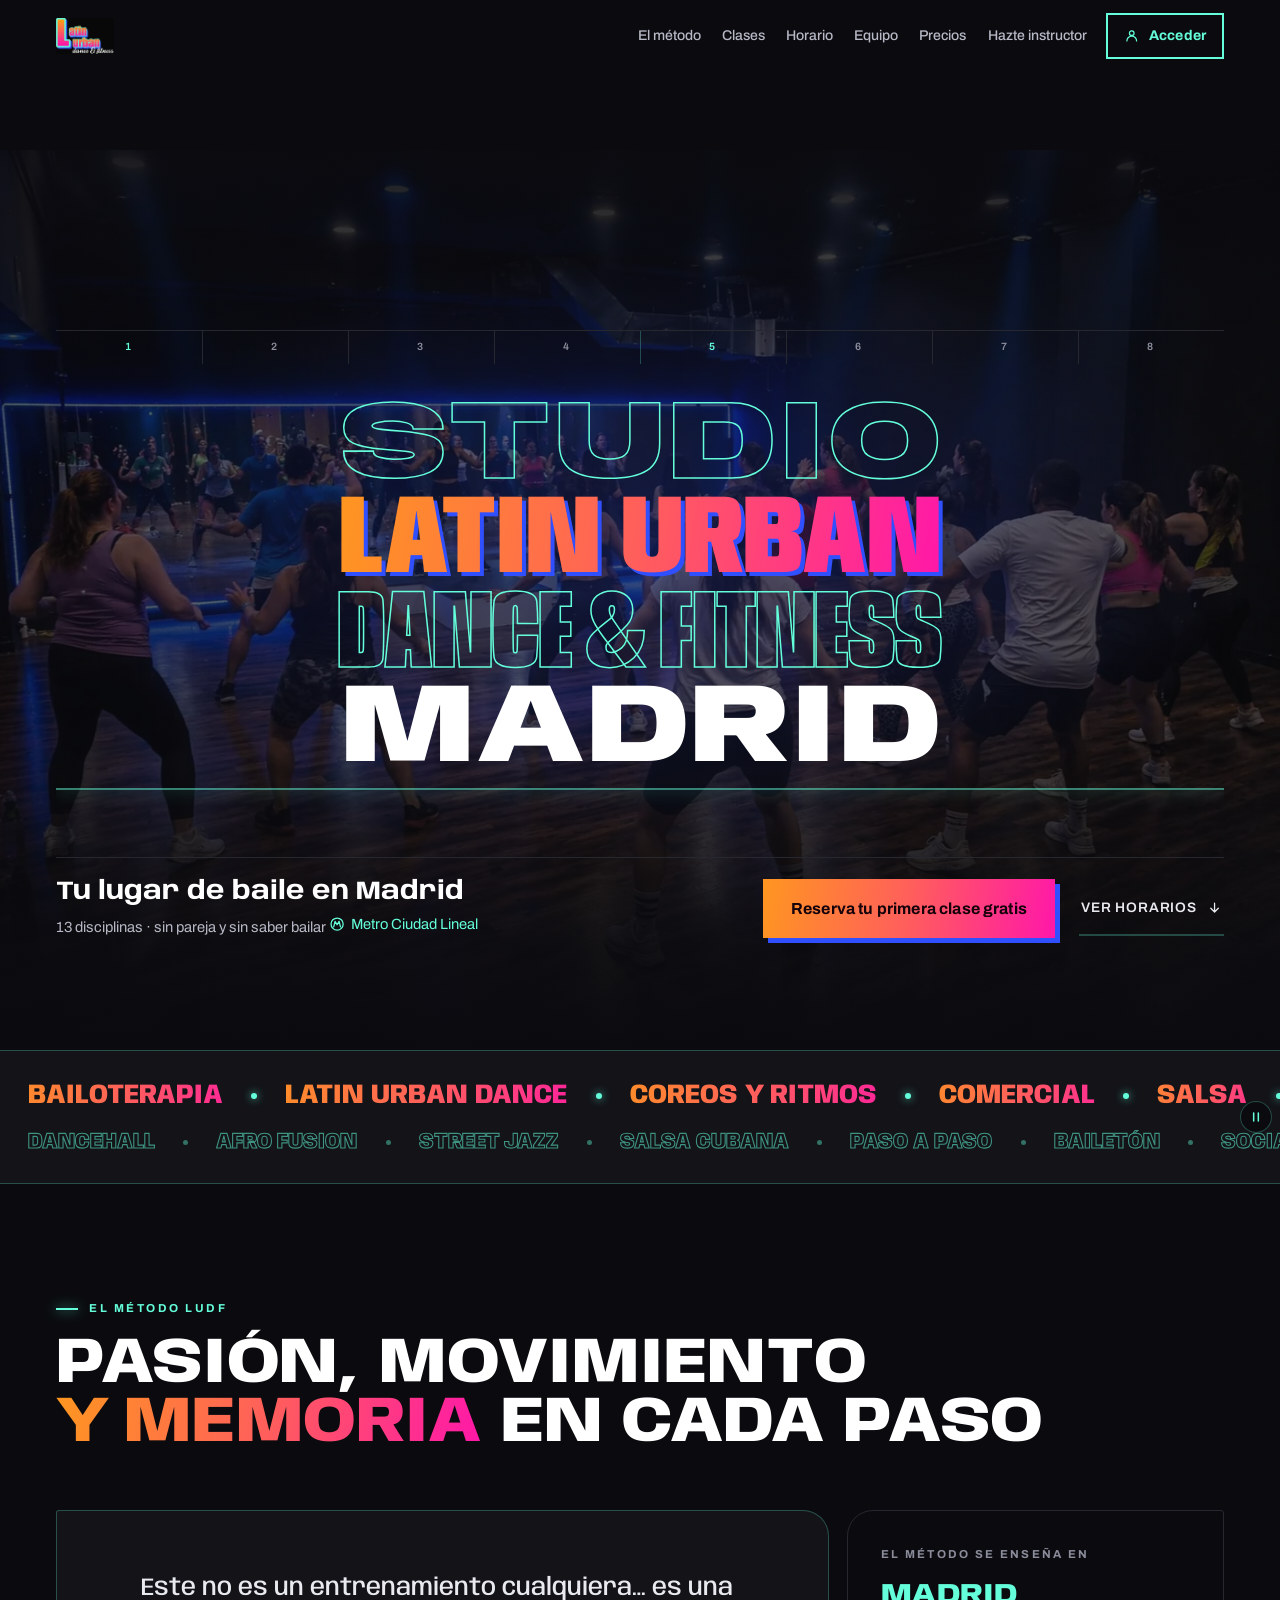
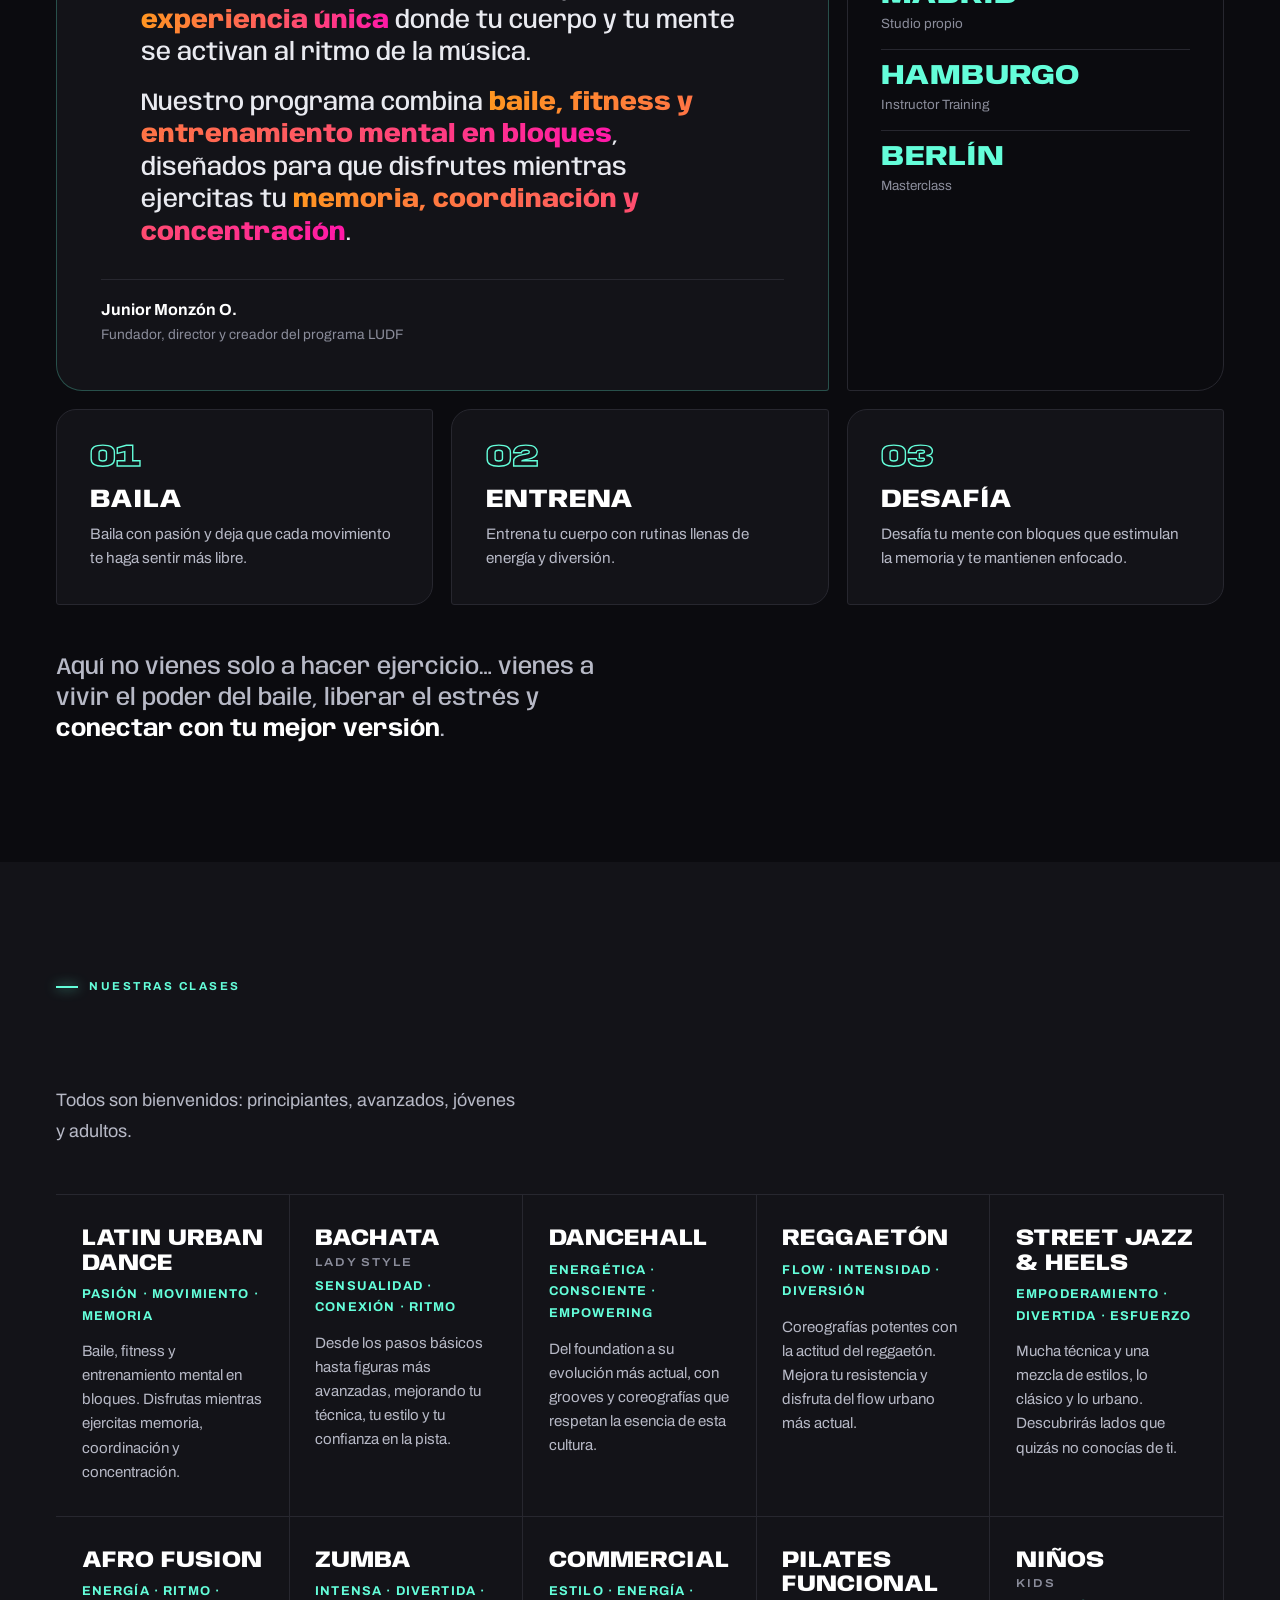
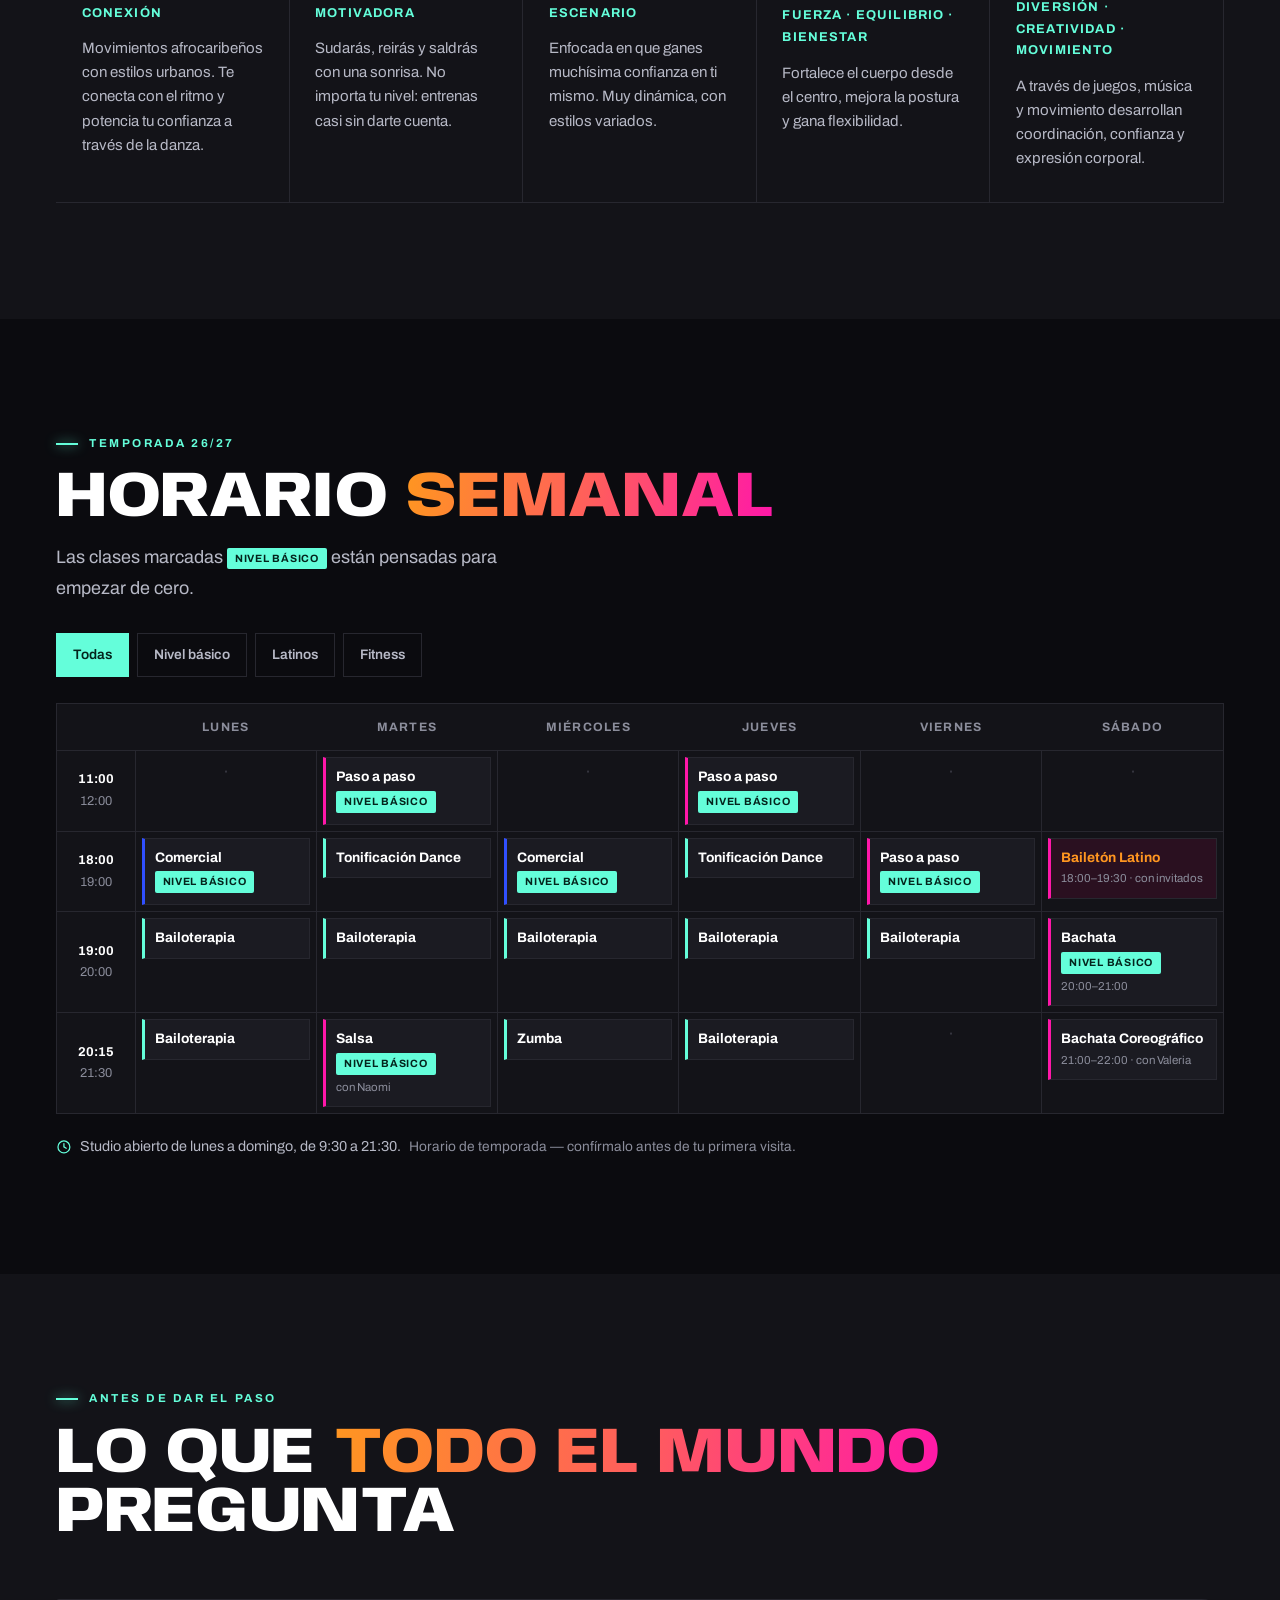
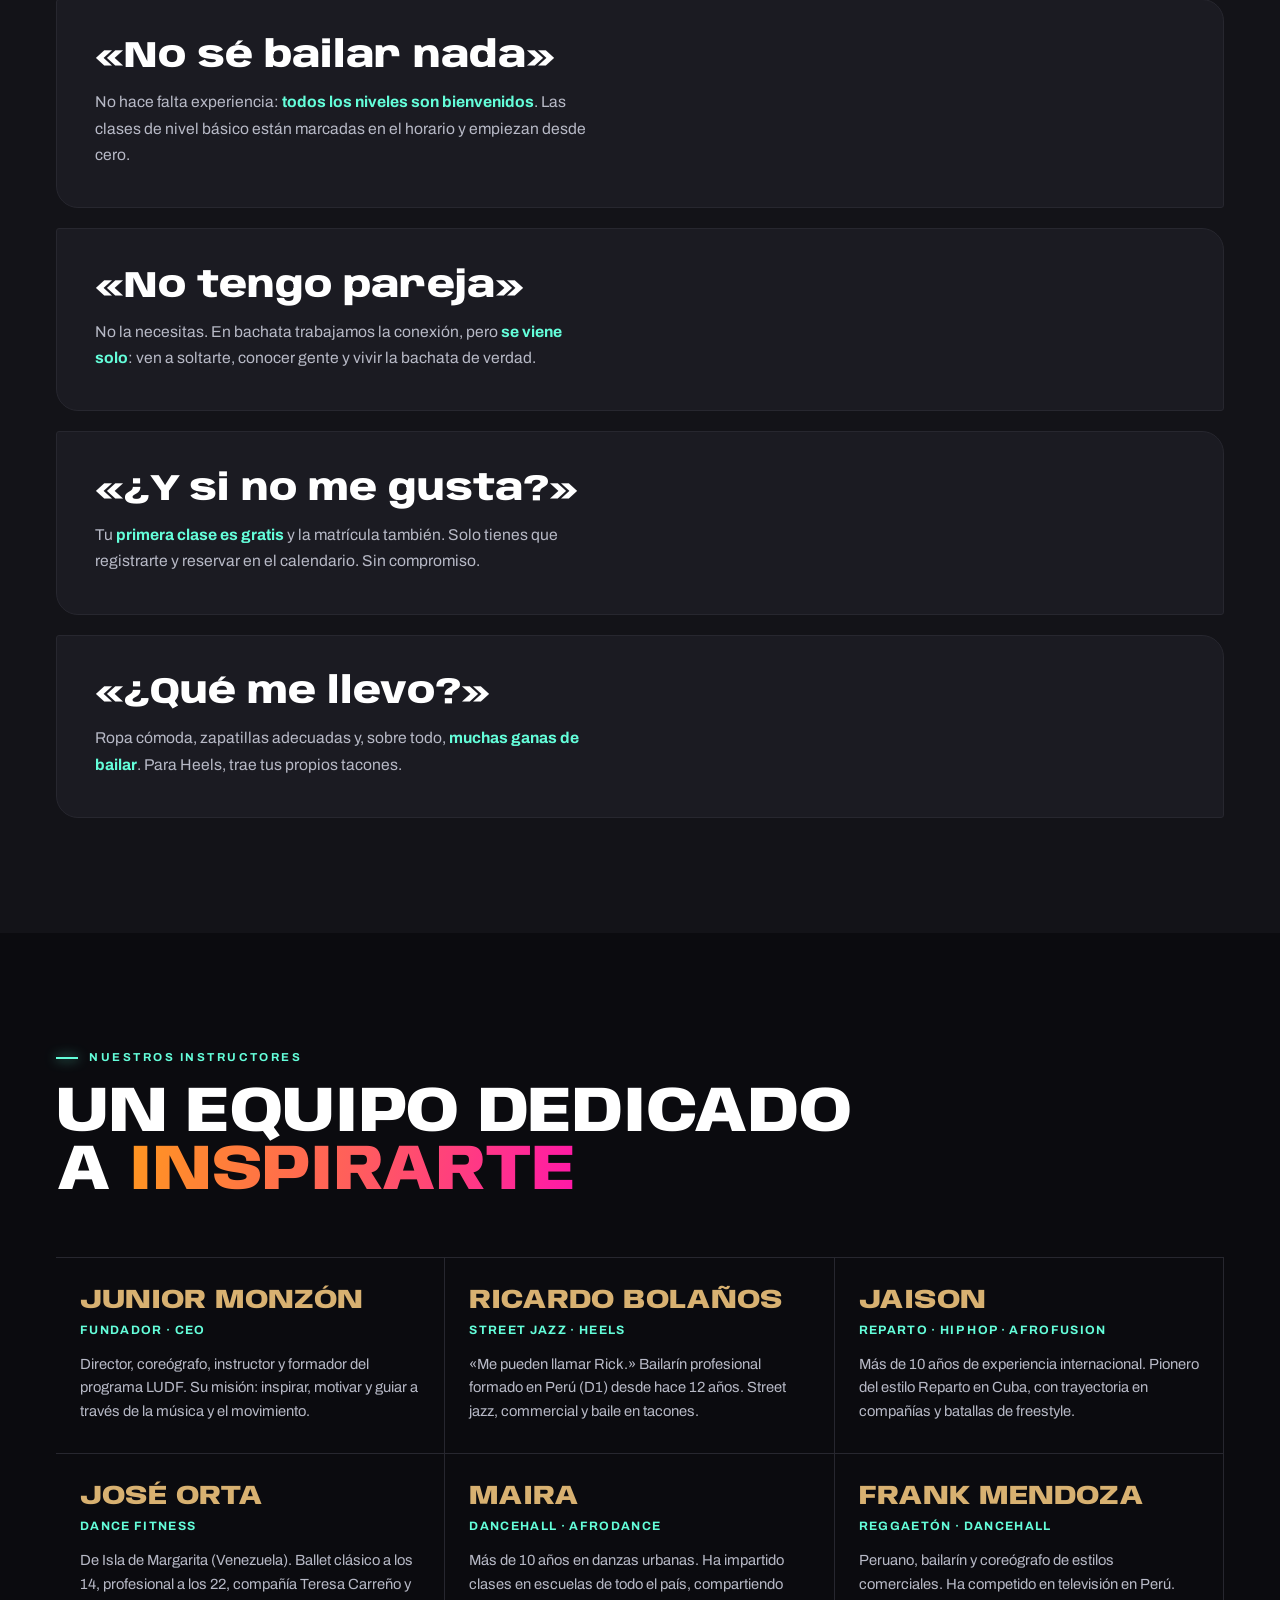
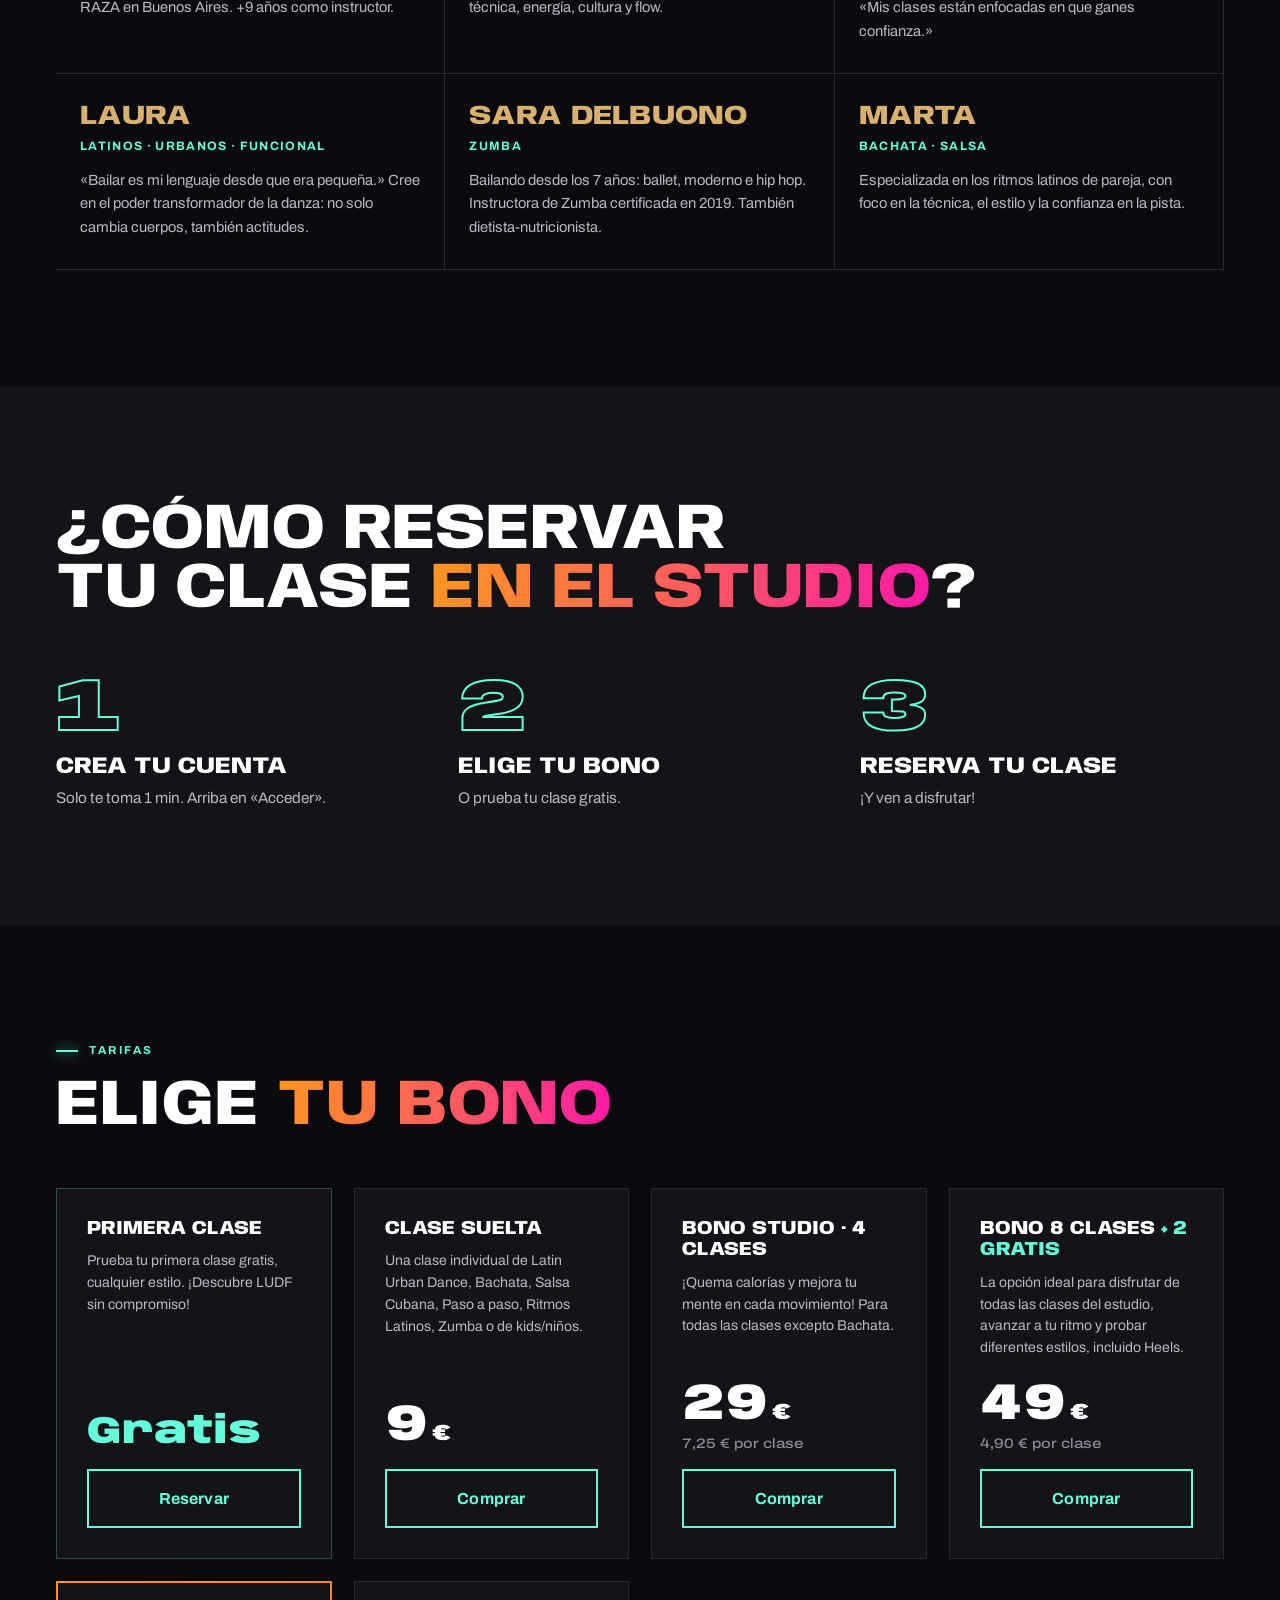
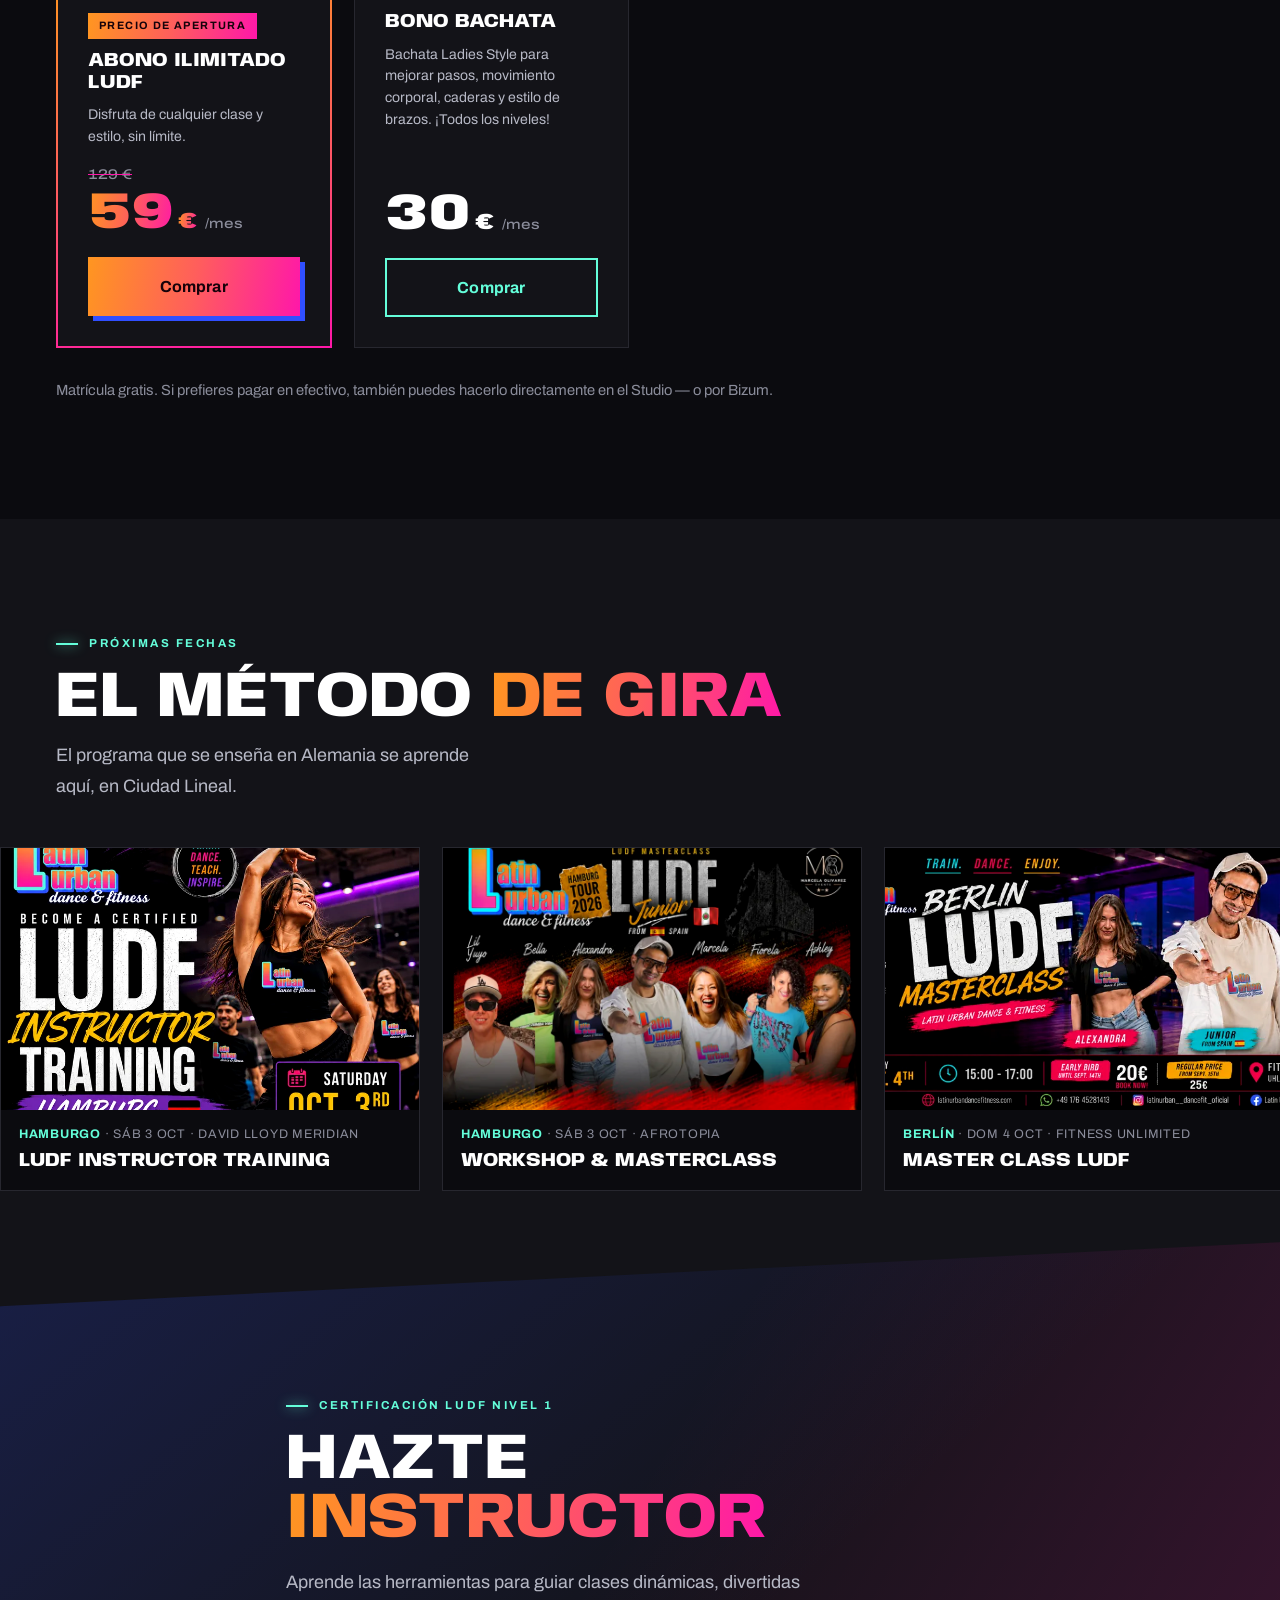
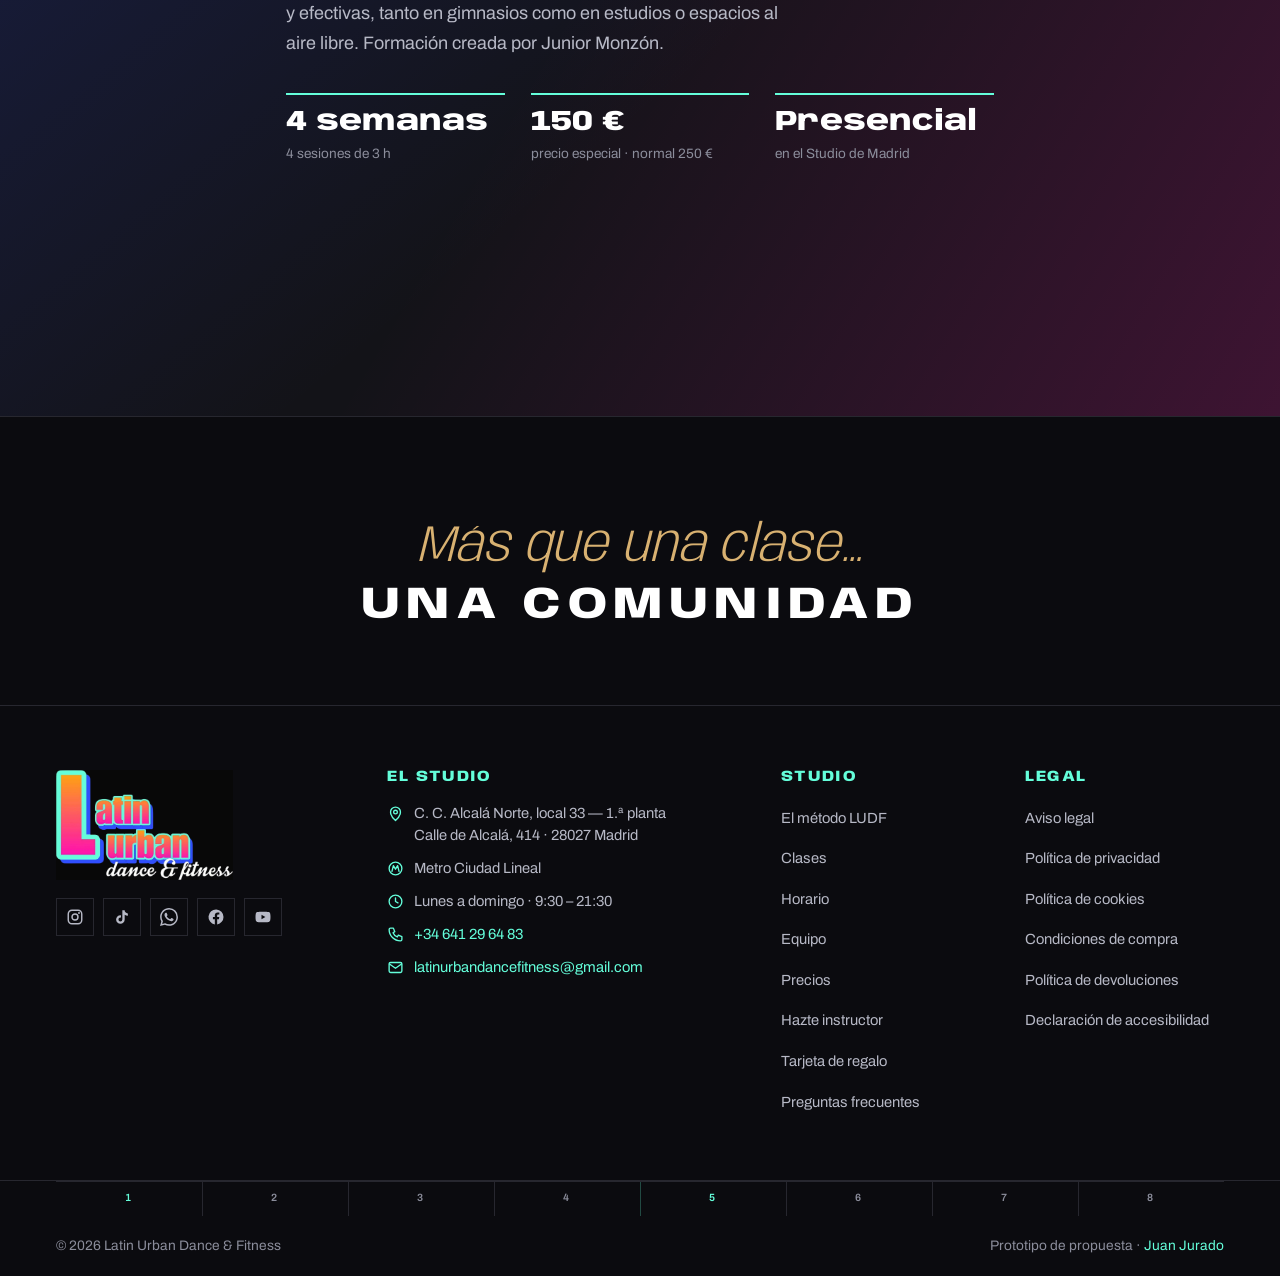
==== commit 5239b5bf: "feat: v2 "Compás" — rediseño completo de la homepage Sustituye la v1 "Neón", rechazada: maquetación " ====
--- a/prototype/index.html
+++ b/prototype/index.html
@@ -4,26 +4,24 @@
 <meta charset="UTF-8">
 <script>document.documentElement.classList.add('js')</script>
 <meta name="viewport" content="width=device-width, initial-scale=1">
-<title>Clases de baile y fitness en Ciudad Lineal | Latin Urban Dance &amp; Fitness</title>
-<meta name="description" content="Studio de baile latino y urbano en Ciudad Lineal, Madrid. Bailoterapia, bachata, salsa, zumba y más. Primera clase gratis y matrícula gratis. Metro Ciudad Lineal.">
+<title>Clases de baile y fitness en Ciudad Lineal | Studio LUDF Madrid</title>
+<meta name="description" content="Studio de baile latino y urbano en Ciudad Lineal, Madrid. Bachata, salsa, reggaetón, zumba, heels y más. Primera clase gratis, sin pareja y sin saber bailar. Metro Ciudad Lineal.">
 <meta name="robots" content="noindex, nofollow">
-<meta name="theme-color" content="#080808">
+<meta name="theme-color" content="#0B0B0F">
 <meta property="og:type" content="website">
 <meta property="og:locale" content="es_ES">
-<meta property="og:title" content="Clases de baile y fitness en Ciudad Lineal | Latin Urban Dance &amp; Fitness">
-<meta property="og:description" content="Studio de baile latino y urbano en Ciudad Lineal, Madrid. Primera clase gratis.">
-<link rel="preload" href="assets/fonts/anton.woff2" as="font" type="font/woff2" crossorigin>
-<link rel="preload" href="assets/fonts/outfit.woff2" as="font" type="font/woff2" crossorigin>
-<link rel="preload" href="assets/img/logo.webp" as="image" type="image/webp">
+<meta property="og:title" content="Studio Latin Urban Dance &amp; Fitness — Madrid">
+<meta property="og:description" content="Más que una clase, una comunidad. Baile latino y urbano en Ciudad Lineal. Primera clase gratis.">
+<link rel="preload" href="assets/fonts/anybody.woff2" as="font" type="font/woff2" crossorigin>
+<link rel="preload" href="assets/fonts/archivo.woff2" as="font" type="font/woff2" crossorigin>
 <link rel="stylesheet" href="assets/css/global.css">
 <link rel="stylesheet" href="assets/css/home.css">
-<link rel="icon" href="data:image/svg+xml,<svg xmlns='http://www.w3.org/2000/svg' viewBox='0 0 32 32'><rect width='32' height='32' rx='7' fill='%23080808'/><text x='16' y='23' font-family='Impact,sans-serif' font-size='19' fill='%2364FEDA' text-anchor='middle'>L</text></svg>">
+<link rel="icon" href="data:image/svg+xml,<svg xmlns='http://www.w3.org/2000/svg' viewBox='0 0 32 32'><rect width='32' height='32' rx='6' fill='%230B0B0F'/><path d='M8 7v18h16' fill='none' stroke='%2364FEDA' stroke-width='4'/></svg>">
 </head>
 <body>
 <a class="salta" href="#principal">Saltar al contenido</a>
 
 <svg hidden aria-hidden="true" focusable="false">
-  <symbol id="i-tel" viewBox="0 0 24 24"><path d="M5 3h4l2 5-2.5 1.5a11 11 0 0 0 6 6L16 13l5 2v4a2 2 0 0 1-2 2A16 16 0 0 1 3 5a2 2 0 0 1 2-2Z" fill="none" stroke="currentColor" stroke-width="1.9" stroke-linejoin="round" stroke-linecap="round"/></symbol>
   <symbol id="i-wa" viewBox="0 0 24 24"><path fill="currentColor" d="M17.472 14.382c-.297-.149-1.758-.867-2.03-.967-.273-.099-.471-.148-.67.15-.197.297-.767.966-.94 1.164-.173.199-.347.223-.644.075-.297-.15-1.255-.463-2.39-1.475-.883-.788-1.48-1.761-1.653-2.059-.173-.297-.018-.458.13-.606.134-.133.298-.347.446-.52.149-.174.198-.298.298-.497.099-.198.05-.371-.025-.52-.075-.149-.669-1.612-.916-2.207-.242-.579-.487-.5-.669-.51-.173-.008-.371-.01-.57-.01-.198 0-.52.074-.792.372-.272.297-1.04 1.016-1.04 2.479 0 1.462 1.065 2.875 1.213 3.074.149.198 2.096 3.2 5.077 4.487.709.306 1.262.489 1.694.625.712.227 1.36.195 1.871.118.571-.085 1.758-.719 2.006-1.413.248-.694.248-1.289.173-1.413-.074-.124-.272-.198-.57-.347m-5.421 7.403h-.004a9.87 9.87 0 0 1-5.031-1.378l-.361-.214-3.741.982.998-3.648-.235-.374a9.86 9.86 0 0 1-1.51-5.26c.001-5.45 4.436-9.884 9.888-9.884 2.64 0 5.122 1.03 6.988 2.898a9.825 9.825 0 0 1 2.893 6.994c-.003 5.45-4.437 9.884-9.885 9.884m8.413-18.297A11.815 11.815 0 0 0 12.05 0C5.495 0 .16 5.335.157 11.892c0 2.096.547 4.142 1.588 5.945L.057 24l6.305-1.654a11.882 11.882 0 0 0 5.683 1.448h.005c6.554 0 11.89-5.335 11.893-11.893a11.821 11.821 0 0 0-3.48-8.413Z"/></symbol>
   <symbol id="i-ig" viewBox="0 0 24 24"><rect x="3" y="3" width="18" height="18" rx="5" fill="none" stroke="currentColor" stroke-width="1.9"/><circle cx="12" cy="12" r="4" fill="none" stroke="currentColor" stroke-width="1.9"/><circle cx="17.3" cy="6.7" r="1.25" fill="currentColor"/></symbol>
   <symbol id="i-tk" viewBox="0 0 24 24"><path fill="currentColor" d="M16.6 5.82A4.28 4.28 0 0 1 15.54 3h-3.09v12.4a2.59 2.59 0 0 1-2.59 2.5 2.59 2.59 0 0 1 0-5.18c.27 0 .52.04.76.12v-3.2a5.8 5.8 0 0 0-.76-.05A5.72 5.72 0 0 0 4.15 15.3 5.72 5.72 0 0 0 9.86 21a5.72 5.72 0 0 0 5.71-5.71V9.01a7.35 7.35 0 0 0 4.28 1.38V7.3a4.28 4.28 0 0 1-3.25-1.48Z"/></symbol>
@@ -31,40 +29,34 @@
   <symbol id="i-yt" viewBox="0 0 24 24"><path fill="currentColor" d="M21.58 7.19a2.5 2.5 0 0 0-1.77-1.77C18.25 5 12 5 12 5s-6.25 0-7.81.42a2.5 2.5 0 0 0-1.77 1.77A26 26 0 0 0 2 12a26 26 0 0 0 .42 4.81 2.5 2.5 0 0 0 1.77 1.77C5.75 19 12 19 12 19s6.25 0 7.81-.42a2.5 2.5 0 0 0 1.77-1.77A26 26 0 0 0 22 12a26 26 0 0 0-.42-4.81ZM10 15.02V8.98L15.2 12Z"/></symbol>
   <symbol id="i-pin" viewBox="0 0 24 24"><path d="M12 22s7-6.2 7-12A7 7 0 0 0 5 10c0 5.8 7 12 7 12Z" fill="none" stroke="currentColor" stroke-width="1.9" stroke-linejoin="round"/><circle cx="12" cy="10" r="2.6" fill="none" stroke="currentColor" stroke-width="1.9"/></symbol>
   <symbol id="i-metro" viewBox="0 0 24 24"><circle cx="12" cy="12" r="9" fill="none" stroke="currentColor" stroke-width="1.9"/><path d="M7 16 9 8l3 5 3-5 2 8" fill="none" stroke="currentColor" stroke-width="1.9" stroke-linejoin="round" stroke-linecap="round"/></symbol>
-  <symbol id="i-mail" viewBox="0 0 24 24"><rect x="3" y="5" width="18" height="14" rx="2.5" fill="none" stroke="currentColor" stroke-width="1.9"/><path d="m3.5 7 8.5 6 8.5-6" fill="none" stroke="currentColor" stroke-width="1.9" stroke-linecap="round" stroke-linejoin="round"/></symbol>
+  <symbol id="i-tel" viewBox="0 0 24 24"><path d="M5 3h4l2 5-2.5 1.5a11 11 0 0 0 6 6L16 13l5 2v4a2 2 0 0 1-2 2A16 16 0 0 1 3 5a2 2 0 0 1 2-2Z" fill="none" stroke="currentColor" stroke-width="1.9" stroke-linejoin="round" stroke-linecap="round"/></symbol>
+  <symbol id="i-mail" viewBox="0 0 24 24"><rect x="3" y="5" width="18" height="14" rx="2" fill="none" stroke="currentColor" stroke-width="1.9"/><path d="m3.5 7 8.5 6 8.5-6" fill="none" stroke="currentColor" stroke-width="1.9" stroke-linecap="round" stroke-linejoin="round"/></symbol>
+  <symbol id="i-reloj" viewBox="0 0 24 24"><circle cx="12" cy="12" r="9" fill="none" stroke="currentColor" stroke-width="1.9"/><path d="M12 7v5l3.5 2" fill="none" stroke="currentColor" stroke-width="1.9" stroke-linecap="round" stroke-linejoin="round"/></symbol>
   <symbol id="i-menu" viewBox="0 0 24 24"><path d="M4 7h16M4 12h16M4 17h16" stroke="currentColor" stroke-width="2.2" stroke-linecap="round"/></symbol>
   <symbol id="i-cerrar" viewBox="0 0 24 24"><path d="m6 6 12 12M18 6 6 18" stroke="currentColor" stroke-width="2.2" stroke-linecap="round"/></symbol>
   <symbol id="i-usuario" viewBox="0 0 24 24"><circle cx="12" cy="8" r="3.6" fill="none" stroke="currentColor" stroke-width="1.9"/><path d="M4.5 20a7.5 7.5 0 0 1 15 0" fill="none" stroke="currentColor" stroke-width="1.9" stroke-linecap="round"/></symbol>
-  <symbol id="i-check" viewBox="0 0 24 24"><path d="m5 12.5 4.5 4.5L19 7" fill="none" stroke="currentColor" stroke-width="2.4" stroke-linecap="round" stroke-linejoin="round"/></symbol>
+  <symbol id="i-flecha" viewBox="0 0 24 24"><path d="M12 5v14m-6-6 6 6 6-6" fill="none" stroke="currentColor" stroke-width="2" stroke-linecap="round" stroke-linejoin="round"/></symbol>
   <symbol id="i-pausa" viewBox="0 0 24 24"><path d="M8 5v14M16 5v14" stroke="currentColor" stroke-width="2.6" stroke-linecap="round"/></symbol>
   <symbol id="i-play" viewBox="0 0 24 24"><path d="M8 5.5v13l10-6.5Z" fill="currentColor"/></symbol>
 </svg>
 
-<!-- =================================================================
-     Cabecera
-     ================================================================= -->
 <header class="cab" id="cab">
   <div class="env cab__env">
-    <a class="cab__logo" href="#principal" aria-label="Latin Urban Dance &amp; Fitness — inicio">
+    <a class="cab__logo" href="#principal" aria-label="Studio Latin Urban Dance &amp; Fitness — inicio">
       <img src="assets/img/logo.webp" alt="Latin Urban Dance &amp; Fitness" width="1000" height="622">
     </a>
-
     <nav class="nav" id="nav" aria-label="Principal">
       <ul class="nav__lista">
-        <li><a class="nav__enlace nav__enlace--activo" href="#principal" aria-current="page">Inicio</a></li>
-        <li><a class="nav__enlace" href="#">Hazte instructor</a></li>
-        <li><a class="nav__enlace" href="#eventos">Eventos</a></li>
-        <li><a class="nav__enlace" href="#">Nosotros — LUDF</a></li>
-        <li><a class="nav__enlace" href="#">Tarjeta de regalo</a></li>
-        <li><a class="nav__enlace" href="#">Preguntas frecuentes</a></li>
-        <li><a class="nav__enlace" href="#pie">Info</a></li>
+        <li><a class="nav__enlace" href="#metodo">El método</a></li>
+        <li><a class="nav__enlace" href="#clases">Clases</a></li>
+        <li><a class="nav__enlace" href="#horario">Horario</a></li>
+        <li><a class="nav__enlace" href="#equipo">Equipo</a></li>
+        <li><a class="nav__enlace" href="#bonos">Precios</a></li>
+        <li><a class="nav__enlace" href="#formacion">Hazte instructor</a></li>
       </ul>
     </nav>
-
     <div class="cab__acciones">
-      <a class="btn btn--linea btn--pequeno cab__acceder" href="#">
-        <svg class="ico" aria-hidden="true"><use href="#i-usuario"/></svg>Acceder
-      </a>
+      <a class="btn btn--linea btn--peq cab__acceder" href="#"><svg class="ico" aria-hidden="true"><use href="#i-usuario"/></svg>Acceder</a>
       <button class="cab__menu" id="cab-menu" type="button" aria-expanded="false" aria-controls="nav">
         <svg class="ico ico--menu" aria-hidden="true"><use href="#i-menu"/></svg>
         <svg class="ico ico--cerrar" aria-hidden="true"><use href="#i-cerrar"/></svg>
@@ -77,44 +69,75 @@
 <main id="principal">
 
   <!-- ===============================================================
-       1 · Hero
+       1 · HERO — el rótulo y el espejo
+       Las 4 líneas encajan a sangre: font-size calc(100cqw/5.4) con un
+       font-stretch por línea medido por bisección en Chrome (0px de
+       desbordamiento verificado a 390 y 1440).
        =============================================================== -->
   <section class="hero">
-    <div class="hero__luces" aria-hidden="true"></div>
-    <div class="env hero__env">
-      <p class="hero__eyebrow">Programa</p>
-      <div class="hero__marco">
-        <h1 class="hero__titular rotulo">Latin Urban<br>Dance &amp; Fitness</h1>
+    <div class="hero__foto" aria-hidden="true">
+      <img src="assets/img/clase-sala-900.webp"
+           srcset="assets/img/clase-sala-560.webp 560w, assets/img/clase-sala-900.webp 900w, assets/img/clase-sala-1400.webp 1400w"
+           sizes="100vw" alt="" width="1400" height="1004" fetchpriority="high" decoding="async">
+    </div>
+
+    <div class="hero__env">
+      <ol class="compas hero__compas" aria-hidden="true">
+        <li data-acento>1</li><li>2</li><li>3</li><li>4</li>
+        <li data-acento>5</li><li>6</li><li class="t7">7</li><li class="t8">8</li>
+      </ol>
+
+      <div class="rotulo-caja">
+        <h1 class="rotulo" id="rotulo">
+          <span class="rotulo__l rotulo__l--studio l-hueco" style="--k:0">Studio</span>
+          <span class="rotulo__l rotulo__l--latin l-fuego" style="--k:1">Latin Urban</span>
+          <span class="rotulo__l rotulo__l--dance l-hueco" style="--k:2">Dance &amp; Fitness</span>
+          <span class="rotulo__l rotulo__l--madrid l-blanco" style="--k:3">Madrid</span>
+        </h1>
+        <!-- El espejo: su sala tiene una pared de espejo con tira LED azul.
+             El reflejo llega 90 ms tarde — un tiempo del compás. -->
+        <div class="espejo" aria-hidden="true">
+          <span class="espejo__led"></span>
+          <div class="espejo__copia">
+            <span class="rotulo__l rotulo__l--studio l-hueco">Studio</span>
+            <span class="rotulo__l rotulo__l--latin l-fuego">Latin Urban</span>
+          </div>
+        </div>
       </div>
-      <p class="hero__sub">Studio de baile &amp; fitness <span class="hero__ciudad">Madrid</span></p>
-      <a class="btn btn--fuego hero__cta" href="#bonos">¡Reserva ahora tu primera clase gratis!</a>
-      <p class="hero__pie">Matrícula gratis · Metro Ciudad Lineal</p>
-    </div>
-  </section>
-
-  <!-- ===============================================================
-       2 · Tira de disciplinas (marquesina)
-       =============================================================== -->
-  <section class="tira" aria-labelledby="tira-t">
-    <h2 class="vo" id="tira-t">Disciplinas del studio</h2>
-    <div class="tira__pista" id="tira-pista">
-      <ul class="tira__lista" id="tira-lista">
-        <li>Bailoterapia</li>
-        <li>Latin Urban Dance</li>
-        <li>Coreos y Ritmos</li>
-        <li>Comercial</li>
-        <li>Salsa</li>
-        <li>Bachata <span class="tira__mat">(Lady Style)</span></li>
-        <li>Tonificación Dance</li>
-        <li>Zumba</li>
-        <li>Pilates Funcional</li>
-        <li>Reggaetón</li>
-        <li>GAP <span class="tira__mat">(glúteos, abdominales y piernas)</span></li>
-        <li>Clases para niños</li>
-        <li>Heels</li>
-      </ul>
-    </div>
-    <button class="tira__btn" id="tira-btn" type="button" aria-pressed="false">
+
+      <div class="hero__pie">
+        <div class="hero__txt">
+          <p class="hero__claim">Tu lugar de baile en Madrid</p>
+          <p class="hero__sub">13 disciplinas · sin pareja y sin saber bailar<br class="solo-movil"> <span class="hero__metro"><svg class="ico" aria-hidden="true"><use href="#i-metro"/></svg>Metro Ciudad Lineal</span></p>
+        </div>
+        <div class="hero__ctas">
+          <a class="btn btn--fuego" href="#bonos">Reserva tu primera clase gratis</a>
+          <a class="btn btn--texto" href="#horario">Ver horarios <svg class="ico" aria-hidden="true"><use href="#i-flecha"/></svg></a>
+        </div>
+      </div>
+    </div>
+  </section>
+
+  <!-- ===============================================================
+       2 · CINTA — las disciplinas, dos carriles opuestos
+       =============================================================== -->
+  <section class="cinta" aria-labelledby="cinta-t">
+    <h2 class="vo" id="cinta-t">Disciplinas del studio</h2>
+    <div class="cinta__carril cinta__carril--a">
+      <ul class="cinta__lista" id="cinta-a">
+        <li>Bailoterapia</li><li>Latin Urban Dance</li><li>Coreos y Ritmos</li><li>Comercial</li>
+        <li>Salsa</li><li>Bachata</li><li>Tonificación Dance</li><li>Zumba</li>
+        <li>Pilates Funcional</li><li>Reggaetón</li><li>GAP</li><li>Clases para niños</li><li>Heels</li>
+      </ul>
+    </div>
+    <div class="cinta__carril cinta__carril--b" aria-hidden="true">
+      <ul class="cinta__lista" id="cinta-b">
+        <li>Dancehall</li><li>Afro Fusion</li><li>Street Jazz</li><li>Salsa Cubana</li>
+        <li>Paso a paso</li><li>Bailetón</li><li>Social Bachata</li><li>Ritmos Latinos</li>
+        <li>Power Dance</li><li>Paso a Paso 50+</li>
+      </ul>
+    </div>
+    <button class="cinta__btn" id="cinta-btn" type="button" aria-pressed="false">
       <svg class="ico ico--pausa" aria-hidden="true"><use href="#i-pausa"/></svg>
       <svg class="ico ico--play" aria-hidden="true"><use href="#i-play"/></svg>
       <span class="vo">Pausar el movimiento de las disciplinas</span>
@@ -122,73 +145,302 @@
   </section>
 
   <!-- ===============================================================
-       3 · Eventos
-       =============================================================== -->
-  <section class="seccion eventos" id="eventos" aria-labelledby="eventos-t">
-    <div class="env">
-      <p class="eyebrow aparece">Próximas fechas</p>
-      <h2 class="eventos__t rotulo aparece" id="eventos-t">Masterclasses<br>y formación</h2>
-
-      <ul class="eventos__lista">
-        <li class="evento aparece" style="--i:0">
-          <a class="evento__foto" href="#">
-            <img src="assets/img/evento-hamburgo-800.webp"
-                 srcset="assets/img/evento-hamburgo-800.webp 800w, assets/img/evento-hamburgo-1400.webp 1400w"
-                 sizes="(min-width:900px) 380px, 92vw"
-                 alt="Masterclass LUDF en Hamburgo" width="800" height="333" loading="lazy" decoding="async">
-          </a>
-          <div class="evento__cuerpo">
-            <h3 class="evento__t">Masterclass Hamburg</h3>
-            <a class="btn btn--linea btn--pequeno" href="#">Reserva tu plaza</a>
-          </div>
-        </li>
-        <li class="evento aparece" style="--i:1">
-          <a class="evento__foto" href="#">
-            <img src="assets/img/evento-training-800.webp"
-                 srcset="assets/img/evento-training-800.webp 800w, assets/img/evento-training-1400.webp 1400w"
-                 sizes="(min-width:900px) 380px, 92vw"
-                 alt="Training Workshop para instructores LUDF" width="800" height="327" loading="lazy" decoding="async">
-          </a>
-          <div class="evento__cuerpo">
-            <h3 class="evento__t">Training Workshop · Instructor LUDF</h3>
-            <a class="btn btn--linea btn--pequeno" href="#">Reserva tu plaza</a>
-          </div>
-        </li>
-        <li class="evento aparece" style="--i:2">
-          <a class="evento__foto" href="#">
-            <img src="assets/img/evento-berlin-800.webp"
-                 srcset="assets/img/evento-berlin-800.webp 800w, assets/img/evento-berlin-1400.webp 1400w"
-                 sizes="(min-width:900px) 380px, 92vw"
-                 alt="Masterclass LUDF en Berlín" width="800" height="320" loading="lazy" decoding="async">
-          </a>
-          <div class="evento__cuerpo">
-            <h3 class="evento__t">Berlin Masterclass</h3>
-            <a class="btn btn--linea btn--pequeno" href="#">Compra tu entrada</a>
-          </div>
-        </li>
-      </ul>
-    </div>
-  </section>
-
-  <!-- ===============================================================
-       4 · Cómo reservar — secuencia real de 3 pasos
+       3 · EL MÉTODO EN BLOQUES  [NUEVO]
+       =============================================================== -->
+  <section class="seccion metodo" id="metodo" aria-labelledby="metodo-t">
+    <div class="env">
+      <p class="eyebrow entra entra--sube">El método LUDF</p>
+      <h2 class="titular metodo__t entra entra--sube" id="metodo-t">Pasión, movimiento<br><em>y memoria</em> en cada paso</h2>
+
+      <div class="bento">
+        <article class="bento__c bento__c--cita entra entra--sube" style="--i:0">
+          <blockquote class="cita">
+            <p>Este no es un entrenamiento cualquiera… es una <b>experiencia única</b> donde tu cuerpo y tu mente se activan al ritmo de la música.</p>
+            <p>Nuestro programa combina <b>baile, fitness y entrenamiento mental en bloques</b>, diseñados para que disfrutes mientras ejercitas tu <b>memoria, coordinación y concentración</b>.</p>
+          </blockquote>
+          <p class="cita__pie">
+            <span class="cita__nombre">Junior Monzón O.</span>
+            <span class="cita__rol">Fundador, director y creador del programa LUDF</span>
+          </p>
+        </article>
+
+        <article class="bento__c bento__c--bloque entra entra--sube" style="--i:1">
+          <span class="bento__n" aria-hidden="true">01</span>
+          <h3 class="bento__t">Baila</h3>
+          <p>Baila con pasión y deja que cada movimiento te haga sentir más libre.</p>
+        </article>
+
+        <article class="bento__c bento__c--bloque entra entra--sube" style="--i:2">
+          <span class="bento__n" aria-hidden="true">02</span>
+          <h3 class="bento__t">Entrena</h3>
+          <p>Entrena tu cuerpo con rutinas llenas de energía y diversión.</p>
+        </article>
+
+        <article class="bento__c bento__c--bloque entra entra--sube" style="--i:3">
+          <span class="bento__n" aria-hidden="true">03</span>
+          <h3 class="bento__t">Desafía</h3>
+          <p>Desafía tu mente con bloques que estimulan la memoria y te mantienen enfocado.</p>
+        </article>
+
+        <article class="bento__c bento__c--ciudades entra entra--sube" style="--i:4">
+          <p class="bento__et">El método se enseña en</p>
+          <ol class="ciudades">
+            <li><span class="ciudades__n">Madrid</span><span class="ciudades__d">Studio propio</span></li>
+            <li><span class="ciudades__n">Hamburgo</span><span class="ciudades__d">Instructor Training</span></li>
+            <li><span class="ciudades__n">Berlín</span><span class="ciudades__d">Masterclass</span></li>
+          </ol>
+        </article>
+      </div>
+
+      <p class="metodo__cierre entra entra--sube">Aquí no vienes solo a hacer ejercicio… vienes a vivir el poder del baile, liberar el estrés y <em>conectar con tu mejor versión</em>.</p>
+    </div>
+  </section>
+
+  <!-- ===============================================================
+       4 · LAS CLASES  [NUEVO] — sus descripciones literales
+       =============================================================== -->
+  <section class="seccion seccion--elevada clases" id="clases" aria-labelledby="clases-t">
+    <div class="env">
+      <p class="eyebrow entra entra--sube">Nuestras clases</p>
+      <h2 class="titular clases__t entra entra--sube" id="clases-t">Elige <em>tu ritmo</em></h2>
+      <p class="clases__intro entra entra--sube">Todos son bienvenidos: principiantes, avanzados, jóvenes y adultos.</p>
+
+      <ul class="clases__lista">
+        <li class="clase entra entra--sube" style="--i:0">
+          <h3 class="clase__t">Latin Urban Dance</h3>
+          <p class="clase__triada">Pasión · Movimiento · Memoria</p>
+          <p class="clase__d">Baile, fitness y entrenamiento mental en bloques. Disfrutas mientras ejercitas memoria, coordinación y concentración.</p>
+        </li>
+        <li class="clase entra entra--sube" style="--i:1">
+          <h3 class="clase__t">Bachata <span class="clase__mat">Lady Style</span></h3>
+          <p class="clase__triada">Sensualidad · Conexión · Ritmo</p>
+          <p class="clase__d">Desde los pasos básicos hasta figuras más avanzadas, mejorando tu técnica, tu estilo y tu confianza en la pista.</p>
+        </li>
+        <li class="clase entra entra--sube" style="--i:2">
+          <h3 class="clase__t">Dancehall</h3>
+          <p class="clase__triada">Energética · Consciente · Empowering</p>
+          <p class="clase__d">Del foundation a su evolución más actual, con grooves y coreografías que respetan la esencia de esta cultura.</p>
+        </li>
+        <li class="clase entra entra--sube" style="--i:3">
+          <h3 class="clase__t">Reggaetón</h3>
+          <p class="clase__triada">Flow · Intensidad · Diversión</p>
+          <p class="clase__d">Coreografías potentes con la actitud del reggaetón. Mejora tu resistencia y disfruta del flow urbano más actual.</p>
+        </li>
+        <li class="clase entra entra--sube" style="--i:4">
+          <h3 class="clase__t">Street Jazz &amp; Heels</h3>
+          <p class="clase__triada">Empoderamiento · Divertida · Esfuerzo</p>
+          <p class="clase__d">Mucha técnica y una mezcla de estilos, lo clásico y lo urbano. Descubrirás lados que quizás no conocías de ti.</p>
+        </li>
+        <li class="clase entra entra--sube" style="--i:5">
+          <h3 class="clase__t">Afro Fusion</h3>
+          <p class="clase__triada">Energía · Ritmo · Conexión</p>
+          <p class="clase__d">Movimientos afrocaribeños con estilos urbanos. Te conecta con el ritmo y potencia tu confianza a través de la danza.</p>
+        </li>
+        <li class="clase entra entra--sube" style="--i:6">
+          <h3 class="clase__t">Zumba</h3>
+          <p class="clase__triada">Intensa · Divertida · Motivadora</p>
+          <p class="clase__d">Sudarás, reirás y saldrás con una sonrisa. No importa tu nivel: entrenas casi sin darte cuenta.</p>
+        </li>
+        <li class="clase entra entra--sube" style="--i:7">
+          <h3 class="clase__t">Commercial</h3>
+          <p class="clase__triada">Estilo · Energía · Escenario</p>
+          <p class="clase__d">Enfocada en que ganes muchísima confianza en ti mismo. Muy dinámica, con estilos variados.</p>
+        </li>
+        <li class="clase entra entra--sube" style="--i:8">
+          <h3 class="clase__t">Pilates Funcional</h3>
+          <p class="clase__triada">Fuerza · Equilibrio · Bienestar</p>
+          <p class="clase__d">Fortalece el cuerpo desde el centro, mejora la postura y gana flexibilidad.</p>
+        </li>
+        <li class="clase entra entra--sube" style="--i:9">
+          <h3 class="clase__t">Niños <span class="clase__mat">Kids</span></h3>
+          <p class="clase__triada">Diversión · Creatividad · Movimiento</p>
+          <p class="clase__d">A través de juegos, música y movimiento desarrollan coordinación, confianza y expresión corporal.</p>
+        </li>
+      </ul>
+    </div>
+  </section>
+
+  <!-- ===============================================================
+       5 · HORARIO  [NUEVO — antes era un JPG]
+       Sin neón: es el bloque que vende, manda la legibilidad.
+       =============================================================== -->
+  <section class="seccion horario" id="horario" aria-labelledby="horario-t">
+    <div class="env">
+      <p class="eyebrow entra entra--sube">Temporada 26/27</p>
+      <h2 class="titular horario__t entra entra--sube" id="horario-t">Horario <em>semanal</em></h2>
+      <p class="horario__intro entra entra--sube">Las clases marcadas <b class="badge badge--inline">Nivel básico</b> están pensadas para empezar de cero.</p>
+
+      <div class="filtros entra" role="group" aria-label="Filtrar el horario">
+        <button class="filtro filtro--on" type="button" data-f="todo" aria-pressed="true">Todas</button>
+        <button class="filtro" type="button" data-f="basico" aria-pressed="false">Nivel básico</button>
+        <button class="filtro" type="button" data-f="latino" aria-pressed="false">Latinos</button>
+        <button class="filtro" type="button" data-f="fitness" aria-pressed="false">Fitness</button>
+      </div>
+
+      <div class="tabla-caja entra">
+        <table class="tabla" id="tabla">
+          <caption class="vo">Horario de clases por día y franja horaria, temporada 26/27</caption>
+          <thead>
+            <tr>
+              <th scope="col"><span class="vo">Hora</span></th>
+              <th scope="col">Lunes</th><th scope="col">Martes</th><th scope="col">Miércoles</th>
+              <th scope="col">Jueves</th><th scope="col">Viernes</th><th scope="col">Sábado</th>
+            </tr>
+          </thead>
+          <tbody>
+            <tr>
+              <th scope="row" class="hora">11:00<span>12:00</span></th>
+              <td class="vacia"><span class="vo">Sin clase</span><span aria-hidden="true">·</span></td>
+              <td><a class="cl" data-c="latino basico" href="#bonos"><span class="cl__n">Paso a paso</span><b class="badge">Nivel básico</b></a></td>
+              <td class="vacia"><span class="vo">Sin clase</span><span aria-hidden="true">·</span></td>
+              <td><a class="cl" data-c="latino basico" href="#bonos"><span class="cl__n">Paso a paso</span><b class="badge">Nivel básico</b></a></td>
+              <td class="vacia"><span class="vo">Sin clase</span><span aria-hidden="true">·</span></td>
+              <td class="vacia"><span class="vo">Sin clase</span><span aria-hidden="true">·</span></td>
+            </tr>
+            <tr>
+              <th scope="row" class="hora">18:00<span>19:00</span></th>
+              <td><a class="cl" data-c="urbano basico" href="#bonos"><span class="cl__n">Comercial</span><b class="badge">Nivel básico</b></a></td>
+              <td><a class="cl" data-c="fitness" href="#bonos"><span class="cl__n">Tonificación Dance</span></a></td>
+              <td><a class="cl" data-c="urbano basico" href="#bonos"><span class="cl__n">Comercial</span><b class="badge">Nivel básico</b></a></td>
+              <td><a class="cl" data-c="fitness" href="#bonos"><span class="cl__n">Tonificación Dance</span></a></td>
+              <td><a class="cl" data-c="latino basico" href="#bonos"><span class="cl__n">Paso a paso</span><b class="badge">Nivel básico</b></a></td>
+              <td><a class="cl cl--fiesta" data-c="latino" href="#bonos"><span class="cl__n">Bailetón Latino</span><span class="cl__extra">18:00–19:30 · con invitados</span></a></td>
+            </tr>
+            <tr>
+              <th scope="row" class="hora">19:00<span>20:00</span></th>
+              <td><a class="cl" data-c="fitness" href="#bonos"><span class="cl__n">Bailoterapia</span></a></td>
+              <td><a class="cl" data-c="fitness" href="#bonos"><span class="cl__n">Bailoterapia</span></a></td>
+              <td><a class="cl" data-c="fitness" href="#bonos"><span class="cl__n">Bailoterapia</span></a></td>
+              <td><a class="cl" data-c="fitness" href="#bonos"><span class="cl__n">Bailoterapia</span></a></td>
+              <td><a class="cl" data-c="fitness" href="#bonos"><span class="cl__n">Bailoterapia</span></a></td>
+              <td><a class="cl" data-c="latino basico" href="#bonos"><span class="cl__n">Bachata</span><b class="badge">Nivel básico</b><span class="cl__extra">20:00–21:00</span></a></td>
+            </tr>
+            <tr>
+              <th scope="row" class="hora">20:15<span>21:30</span></th>
+              <td><a class="cl" data-c="fitness" href="#bonos"><span class="cl__n">Bailoterapia</span></a></td>
+              <td><a class="cl" data-c="latino basico" href="#bonos"><span class="cl__n">Salsa</span><b class="badge">Nivel básico</b><span class="cl__extra">con Naomi</span></a></td>
+              <td><a class="cl" data-c="fitness" href="#bonos"><span class="cl__n">Zumba</span></a></td>
+              <td><a class="cl" data-c="fitness" href="#bonos"><span class="cl__n">Bailoterapia</span></a></td>
+              <td class="vacia"><span class="vo">Sin clase</span><span aria-hidden="true">·</span></td>
+              <td><a class="cl" data-c="latino" href="#bonos"><span class="cl__n">Bachata Coreográfico</span><span class="cl__extra">21:00–22:00 · con Valeria</span></a></td>
+            </tr>
+          </tbody>
+        </table>
+      </div>
+
+      <p class="horario__nota entra">
+        <svg class="ico" aria-hidden="true"><use href="#i-reloj"/></svg>
+        Studio abierto de lunes a domingo, de 9:30 a 21:30.
+        <span class="horario__aviso">Horario de temporada — confírmalo antes de tu primera visita.</span>
+      </p>
+    </div>
+  </section>
+
+  <!-- ===============================================================
+       6 · OBJECIONES  [NUEVO] — respuestas literales de su FAQ
+       =============================================================== -->
+  <section class="seccion seccion--elevada dudas" aria-labelledby="dudas-t">
+    <div class="env">
+      <p class="eyebrow entra entra--sube">Antes de dar el paso</p>
+      <h2 class="titular dudas__t entra entra--sube" id="dudas-t">Lo que <em>todo el mundo</em><br>pregunta</h2>
+
+      <ol class="dudas__lista">
+        <li class="duda" style="--i:0">
+          <h3 class="duda__p">«No sé bailar nada»</h3>
+          <p class="duda__r">No hace falta experiencia: <b>todos los niveles son bienvenidos</b>. Las clases de nivel básico están marcadas en el horario y empiezan desde cero.</p>
+        </li>
+        <li class="duda" style="--i:1">
+          <h3 class="duda__p">«No tengo pareja»</h3>
+          <p class="duda__r">No la necesitas. En bachata trabajamos la conexión, pero <b>se viene solo</b>: ven a soltarte, conocer gente y vivir la bachata de verdad.</p>
+        </li>
+        <li class="duda" style="--i:2">
+          <h3 class="duda__p">«¿Y si no me gusta?»</h3>
+          <p class="duda__r">Tu <b>primera clase es gratis</b> y la matrícula también. Solo tienes que registrarte y reservar en el calendario. Sin compromiso.</p>
+        </li>
+        <li class="duda" style="--i:3">
+          <h3 class="duda__p">«¿Qué me llevo?»</h3>
+          <p class="duda__r">Ropa cómoda, zapatillas adecuadas y, sobre todo, <b>muchas ganas de bailar</b>. Para Heels, trae tus propios tacones.</p>
+        </li>
+      </ol>
+    </div>
+  </section>
+
+  <!-- ===============================================================
+       7 · EL EQUIPO  [NUEVO]
+       =============================================================== -->
+  <section class="seccion equipo" id="equipo" aria-labelledby="equipo-t">
+    <div class="env">
+      <p class="eyebrow entra entra--sube">Nuestros instructores</p>
+      <h2 class="titular equipo__t entra entra--sube" id="equipo-t">Un equipo dedicado<br>a <em>inspirarte</em></h2>
+
+      <ul class="equipo__lista">
+        <li class="persona entra entra--sube" style="--i:0">
+          <p class="persona__n">Junior Monzón</p>
+          <p class="persona__rol">Fundador · CEO</p>
+          <p class="persona__d">Director, coreógrafo, instructor y formador del programa LUDF. Su misión: inspirar, motivar y guiar a través de la música y el movimiento.</p>
+        </li>
+        <li class="persona entra entra--sube" style="--i:1">
+          <p class="persona__n">Ricardo Bolaños</p>
+          <p class="persona__rol">Street Jazz · Heels</p>
+          <p class="persona__d">«Me pueden llamar Rick.» Bailarín profesional formado en Perú (D1) desde hace 12 años. Street jazz, commercial y baile en tacones.</p>
+        </li>
+        <li class="persona entra entra--sube" style="--i:2">
+          <p class="persona__n">Jaison</p>
+          <p class="persona__rol">Reparto · Hip Hop · AfroFusion</p>
+          <p class="persona__d">Más de 10 años de experiencia internacional. Pionero del estilo Reparto en Cuba, con trayectoria en compañías y batallas de freestyle.</p>
+        </li>
+        <li class="persona entra entra--sube" style="--i:3">
+          <p class="persona__n">José Orta</p>
+          <p class="persona__rol">Dance Fitness</p>
+          <p class="persona__d">De Isla de Margarita (Venezuela). Ballet clásico a los 14, profesional a los 22, compañía Teresa Carreño y RAZA en Buenos Aires. +9 años como instructor.</p>
+        </li>
+        <li class="persona entra entra--sube" style="--i:4">
+          <p class="persona__n">Maira</p>
+          <p class="persona__rol">Dancehall · Afrodance</p>
+          <p class="persona__d">Más de 10 años en danzas urbanas. Ha impartido clases en escuelas de todo el país, compartiendo técnica, energía, cultura y flow.</p>
+        </li>
+        <li class="persona entra entra--sube" style="--i:5">
+          <p class="persona__n">Frank Mendoza</p>
+          <p class="persona__rol">Reggaetón · Dancehall</p>
+          <p class="persona__d">Peruano, bailarín y coreógrafo de estilos comerciales. Ha competido en televisión en Perú. «Mis clases están enfocadas en que ganes confianza.»</p>
+        </li>
+        <li class="persona entra entra--sube" style="--i:6">
+          <p class="persona__n">Laura</p>
+          <p class="persona__rol">Latinos · Urbanos · Funcional</p>
+          <p class="persona__d">«Bailar es mi lenguaje desde que era pequeña.» Cree en el poder transformador de la danza: no solo cambia cuerpos, también actitudes.</p>
+        </li>
+        <li class="persona entra entra--sube" style="--i:7">
+          <p class="persona__n">Sara Delbuono</p>
+          <p class="persona__rol">Zumba</p>
+          <p class="persona__d">Bailando desde los 7 años: ballet, moderno e hip hop. Instructora de Zumba certificada en 2019. También dietista-nutricionista.</p>
+        </li>
+        <li class="persona entra entra--sube" style="--i:8">
+          <p class="persona__n">Marta</p>
+          <p class="persona__rol">Bachata · Salsa</p>
+          <p class="persona__d">Especializada en los ritmos latinos de pareja, con foco en la técnica, el estilo y la confianza en la pista.</p>
+        </li>
+      </ul>
+    </div>
+  </section>
+
+  <!-- ===============================================================
+       8 · CÓMO RESERVAR — tiempos 1, 4 y 7 del compás
        =============================================================== -->
   <section class="seccion seccion--elevada pasos" aria-labelledby="pasos-t">
     <div class="env">
-      <h2 class="pasos__t rotulo aparece" id="pasos-t">¿Cómo reservar tu<br>clase en el Studio?</h2>
-
+      <h2 class="titular pasos__t entra entra--sube" id="pasos-t">¿Cómo reservar<br>tu clase <em>en el studio</em>?</h2>
       <ol class="pasos__lista">
-        <li class="paso aparece" style="--i:0">
+        <li class="paso entra entra--sube" style="--i:0">
           <span class="paso__n" aria-hidden="true">1</span>
           <h3 class="paso__t">Crea tu cuenta</h3>
           <p class="paso__d">Solo te toma 1 min. Arriba en «Acceder».</p>
         </li>
-        <li class="paso aparece" style="--i:1">
+        <li class="paso entra entra--sube" style="--i:1">
           <span class="paso__n" aria-hidden="true">2</span>
           <h3 class="paso__t">Elige tu bono</h3>
           <p class="paso__d">O prueba tu clase gratis.</p>
         </li>
-        <li class="paso aparece" style="--i:2">
+        <li class="paso entra entra--sube" style="--i:2">
           <span class="paso__n" aria-hidden="true">3</span>
           <h3 class="paso__t">Reserva tu clase</h3>
           <p class="paso__d">¡Y ven a disfrutar!</p>
@@ -198,197 +450,122 @@
   </section>
 
   <!-- ===============================================================
-       5 · Bonos
+       9 · BONOS — sin neón. El precio se lee, no se espera.
        =============================================================== -->
   <section class="seccion bonos" id="bonos" aria-labelledby="bonos-t">
     <div class="env">
-      <p class="eyebrow aparece">Tarifas</p>
-      <h2 class="bonos__t rotulo aparece" id="bonos-t">Elige tu bono</h2>
+      <p class="eyebrow entra entra--sube">Tarifas</p>
+      <h2 class="titular bonos__t entra entra--sube" id="bonos-t">Elige <em>tu bono</em></h2>
 
       <ul class="bonos__lista">
-        <li class="bono aparece" style="--i:0">
-          <h3 class="bono__t">Primera clase <em>gratis</em></h3>
-          <p class="bono__precio"><span class="bono__cifra">0</span><span class="bono__moneda">€</span></p>
+        <li class="bono bono--gratis entra">
+          <h3 class="bono__t">Primera clase</h3>
+          <p class="bono__d">Prueba tu primera clase gratis, cualquier estilo. ¡Descubre LUDF sin compromiso!</p>
+          <p class="bono__p"><span class="bono__c bono__c--txt">Gratis</span></p>
           <a class="btn btn--linea btn--ancho" href="#">Reservar</a>
         </li>
-
-        <li class="bono aparece" style="--i:1">
+        <li class="bono entra">
           <h3 class="bono__t">Clase suelta</h3>
           <p class="bono__d">Una clase individual de Latin Urban Dance, Bachata, Salsa Cubana, Paso a paso, Ritmos Latinos, Zumba o de kids/niños.</p>
-          <p class="bono__precio"><span class="bono__cifra">9</span><span class="bono__moneda">€</span></p>
+          <p class="bono__p"><span class="bono__c">9</span><span class="bono__m">€</span></p>
           <a class="btn btn--linea btn--ancho" href="#">Comprar</a>
         </li>
-
-        <li class="bono aparece" style="--i:2">
-          <h3 class="bono__t">Bono Studio 4 clases</h3>
-          <p class="bono__d">¡Quema calorías y mejora tu mente en cada movimiento!</p>
-          <p class="bono__precio"><span class="bono__cifra">29</span><span class="bono__moneda">€</span></p>
+        <li class="bono entra">
+          <h3 class="bono__t">Bono Studio · 4 clases</h3>
+          <p class="bono__d">¡Quema calorías y mejora tu mente en cada movimiento! Para todas las clases excepto Bachata.</p>
+          <p class="bono__p"><span class="bono__c">29</span><span class="bono__m">€</span><span class="bono__u">7,25 € por clase</span></p>
           <a class="btn btn--linea btn--ancho" href="#">Comprar</a>
         </li>
-
-        <li class="bono aparece" style="--i:3">
+        <li class="bono entra">
           <h3 class="bono__t">Bono 8 clases <em>+ 2 gratis</em></h3>
           <p class="bono__d">La opción ideal para disfrutar de todas las clases del estudio, avanzar a tu ritmo y probar diferentes estilos, incluido Heels.</p>
-          <p class="bono__precio"><span class="bono__cifra">49</span><span class="bono__moneda">€</span></p>
+          <p class="bono__p"><span class="bono__c">49</span><span class="bono__m">€</span><span class="bono__u">4,90 € por clase</span></p>
           <a class="btn btn--linea btn--ancho" href="#">Comprar</a>
         </li>
-
-        <!-- El único con el degradado completo: dirige la mirada al producto de mayor valor -->
-        <li class="bono bono--destacado aparece" style="--i:4">
+        <li class="bono bono--top entra">
           <p class="bono__sello">Precio de apertura</p>
           <h3 class="bono__t">Abono ilimitado LUDF</h3>
-          <p class="bono__d">Todas las clases del studio, sin límite.</p>
-          <p class="bono__precio">
-            <span class="bono__antes"><span class="vo">Precio normal: </span>129&nbsp;€</span>
-            <span class="bono__cifra">59</span><span class="bono__moneda">€</span><span class="bono__periodo">/mes</span>
+          <p class="bono__d">Disfruta de cualquier clase y estilo, sin límite.</p>
+          <p class="bono__p">
+            <span class="bono__antes"><span class="vo">Precio normal </span>129&nbsp;€</span>
+            <span class="bono__c">59</span><span class="bono__m">€</span><span class="bono__per">/mes</span>
           </p>
           <a class="btn btn--fuego btn--ancho" href="#">Comprar</a>
         </li>
-
-        <li class="bono aparece" style="--i:5">
-          <h3 class="bono__t">Bono Bachata <span class="bono__corazon" aria-hidden="true">&lt;3</span></h3>
-          <p class="bono__d">Clase de Bachata Ladies Style para mejorar pasos, movimiento corporal, caderas y estilo de brazos. Gana confianza, elegancia y expresión mientras disfrutas de la música. ¡Todos los niveles!</p>
-          <p class="bono__precio"><span class="bono__cifra">30</span><span class="bono__moneda">€</span><span class="bono__periodo">/mes</span></p>
+        <li class="bono entra">
+          <h3 class="bono__t">Bono Bachata</h3>
+          <p class="bono__d">Bachata Ladies Style para mejorar pasos, movimiento corporal, caderas y estilo de brazos. ¡Todos los niveles!</p>
+          <p class="bono__p"><span class="bono__c">30</span><span class="bono__m">€</span><span class="bono__per">/mes</span></p>
           <a class="btn btn--linea btn--ancho" href="#">Comprar</a>
         </li>
       </ul>
 
-      <p class="bonos__nota aparece">
-        <svg class="ico" aria-hidden="true"><use href="#i-check"/></svg>
-        Matrícula gratis. Si prefieres pagar en efectivo, también puedes hacerlo directamente en el Studio.
-      </p>
-    </div>
-  </section>
-
-  <!-- ===============================================================
-       6 · Calendario de clases
-       Antes era una imagen JPG. Aquí es una tabla real: la lee Google,
-       la lee un lector de pantalla y se puede cambiar una hora sin Canva.
-       =============================================================== -->
-  <section class="seccion seccion--elevada horario" id="horario" aria-labelledby="horario-t">
-    <div class="env">
-      <p class="eyebrow aparece">Temporada 26/27</p>
-      <h2 class="horario__t rotulo aparece" id="horario-t">Calendario<br>de clases</h2>
-      <p class="horario__claim aparece">Tu lugar de baile en Madrid</p>
-
-      <div class="horario__caja aparece">
-        <div class="horario__scroll" tabindex="0" role="region" aria-labelledby="horario-t">
-          <table class="tabla">
-            <caption class="vo">Horario de clases por día y franja horaria, temporada 26/27</caption>
-            <thead>
-              <tr>
-                <th scope="col"><span class="vo">Hora</span></th>
-                <th scope="col">Lunes</th>
-                <th scope="col">Martes</th>
-                <th scope="col">Miércoles</th>
-                <th scope="col">Jueves</th>
-                <th scope="col">Viernes</th>
-                <th scope="col">Sábado</th>
-              </tr>
-            </thead>
-
-            <tbody>
-              <tr class="tabla__franja">
-                <th scope="colgroup" colspan="7">Mañana</th>
-              </tr>
-              <tr>
-                <th scope="row" class="tabla__hora">11:00<span>12:00</span></th>
-                <td class="tabla__vacia"><span class="vo">Sin clase</span><span aria-hidden="true">—</span></td>
-                <td><span class="clase clase--azul">Paso a paso <b class="clase__nivel">Nivel básico</b></span></td>
-                <td class="tabla__vacia"><span class="vo">Sin clase</span><span aria-hidden="true">—</span></td>
-                <td><span class="clase clase--azul">Paso a paso <b class="clase__nivel">Nivel básico</b></span></td>
-                <td class="tabla__vacia"><span class="vo">Sin clase</span><span aria-hidden="true">—</span></td>
-                <td class="tabla__vacia"><span class="vo">Sin clase</span><span aria-hidden="true">—</span></td>
-              </tr>
-
-              <tr class="tabla__franja">
-                <th scope="colgroup" colspan="7">Tarde / Noche</th>
-              </tr>
-              <tr>
-                <th scope="row" class="tabla__hora">18:00<span>19:00</span></th>
-                <td><span class="clase clase--azul">Comercial <b class="clase__nivel">Nivel básico</b></span></td>
-                <td><span class="clase clase--magenta">Tonificación Dance</span></td>
-                <td><span class="clase clase--azul">Comercial <b class="clase__nivel">Nivel básico</b></span></td>
-                <td><span class="clase clase--magenta">Tonificación Dance</span></td>
-                <td><span class="clase clase--azul">Paso a paso <b class="clase__nivel">Nivel básico</b></span></td>
-                <td rowspan="1"><span class="clase clase--fiesta">Bailetón Latino <b class="clase__nivel">18:00–19:30 · con invitados especiales</b></span></td>
-              </tr>
-              <tr>
-                <th scope="row" class="tabla__hora">19:00<span>20:00</span></th>
-                <td><span class="clase clase--marca">Bailoterapia</span></td>
-                <td><span class="clase clase--marca">Bailoterapia</span></td>
-                <td><span class="clase clase--marca">Bailoterapia</span></td>
-                <td><span class="clase clase--marca">Bailoterapia</span></td>
-                <td><span class="clase clase--marca">Bailoterapia</span></td>
-                <td><span class="clase clase--azul">Bachata <b class="clase__nivel">Nivel básico · 20:00–21:00</b></span></td>
-              </tr>
-              <tr>
-                <th scope="row" class="tabla__hora">20:15<span>21:30</span></th>
-                <td><span class="clase clase--marca">Bailoterapia</span></td>
-                <td><span class="clase clase--magenta">Salsa <b class="clase__nivel">Nivel básico · con Naomi</b></span></td>
-                <td><span class="clase clase--verde">Zumba</span></td>
-                <td><span class="clase clase--marca">Bailoterapia</span></td>
-                <td class="tabla__vacia"><span class="vo">Sin clase</span><span aria-hidden="true">—</span></td>
-                <td><span class="clase clase--magenta">Bachata Coreográfico <b class="clase__nivel">21:00–22:00 · con Valeria</b></span></td>
-              </tr>
-            </tbody>
-          </table>
-        </div>
-        <p class="horario__aviso">Desliza para ver toda la semana</p>
-      </div>
-
-      <a class="btn btn--fuego horario__cta aparece" href="#bonos">Reserva tu primera clase gratis</a>
-    </div>
-  </section>
-
-  <!-- ===============================================================
-       7 · Agenda
-       =============================================================== -->
-  <section class="seccion agenda" aria-labelledby="agenda-t">
-    <div class="env">
-      <p class="eyebrow aparece">Agenda</p>
-      <h2 class="agenda__t rotulo aparece" id="agenda-t">Agenda de clases</h2>
-
-      <ul class="agenda__lista">
-        <li class="cita aparece" style="--i:0">
-          <p class="cita__fecha"><span class="cita__dia">03</span><span class="cita__mes">Oct</span></p>
-          <div class="cita__cuerpo">
-            <h3 class="cita__t">LUDF Instructor Training — Hamburgo</h3>
-            <p class="cita__lugar"><svg class="ico" aria-hidden="true"><use href="#i-pin"/></svg>David Lloyd Meridian Hamburg Eppendorf</p>
-          </div>
-          <a class="btn btn--linea btn--pequeno cita__btn" href="#">Comprar entradas</a>
-        </li>
-        <li class="cita aparece" style="--i:1">
-          <p class="cita__fecha"><span class="cita__dia">03</span><span class="cita__mes">Oct</span></p>
-          <div class="cita__cuerpo">
-            <h3 class="cita__t">LUDF Workshop &amp; Masterclass Hamburgo</h3>
-            <p class="cita__lugar"><svg class="ico" aria-hidden="true"><use href="#i-pin"/></svg>AFROTOPIA culture + innovation</p>
-          </div>
-          <a class="btn btn--linea btn--pequeno cita__btn" href="#">Comprar entradas</a>
-        </li>
-        <li class="cita aparece" style="--i:2">
-          <p class="cita__fecha"><span class="cita__dia">04</span><span class="cita__mes">Oct</span></p>
-          <div class="cita__cuerpo">
-            <h3 class="cita__t">Master Class LUDF — Berlín</h3>
-            <p class="cita__lugar"><svg class="ico" aria-hidden="true"><use href="#i-pin"/></svg>Fitness Unlimited</p>
-          </div>
-          <a class="btn btn--linea btn--pequeno cita__btn" href="#">Comprar entradas</a>
-        </li>
-      </ul>
-
-      <p class="agenda__mas aparece"><a class="enlace" href="#">Ver todos los eventos</a></p>
+      <p class="bonos__nota entra">Matrícula gratis. Si prefieres pagar en efectivo, también puedes hacerlo directamente en el Studio — o por Bizum.</p>
+    </div>
+  </section>
+
+  <!-- ===============================================================
+       10 · MASTERCLASSES — único scroll horizontal de la página
+       =============================================================== -->
+  <section class="seccion seccion--elevada tour" aria-labelledby="tour-t">
+    <div class="env">
+      <p class="eyebrow entra entra--sube">Próximas fechas</p>
+      <h2 class="titular tour__t entra entra--sube" id="tour-t">El método <em>de gira</em></h2>
+      <p class="tour__intro entra entra--sube">El programa que se enseña en Alemania se aprende aquí, en Ciudad Lineal.</p>
+    </div>
+    <ul class="tour__pista" id="tour-pista">
+      <li class="fecha">
+        <a class="fecha__a" href="#">
+          <img class="fecha__img" src="assets/img/cartel-training-800.webp" srcset="assets/img/cartel-training-800.webp 800w, assets/img/cartel-training-1200.webp 1200w" sizes="(min-width:900px) 420px, 80vw" alt="LUDF Instructor Training en Hamburgo" width="800" height="600" loading="lazy" decoding="async">
+          <span class="fecha__meta"><b>Hamburgo</b> · sáb 3 oct · David Lloyd Meridian</span>
+          <span class="fecha__t">LUDF Instructor Training</span>
+        </a>
+      </li>
+      <li class="fecha">
+        <a class="fecha__a" href="#">
+          <img class="fecha__img" src="assets/img/tour-hamburgo-900.webp" srcset="assets/img/tour-hamburgo-900.webp 900w, assets/img/tour-hamburgo-1400.webp 1400w" sizes="(min-width:900px) 420px, 80vw" alt="LUDF Workshop y Masterclass en Hamburgo" width="900" height="616" loading="lazy" decoding="async">
+          <span class="fecha__meta"><b>Hamburgo</b> · sáb 3 oct · AFROTOPIA</span>
+          <span class="fecha__t">Workshop &amp; Masterclass</span>
+        </a>
+      </li>
+      <li class="fecha">
+        <a class="fecha__a" href="#">
+          <img class="fecha__img" src="assets/img/cartel-berlin-900.webp" srcset="assets/img/cartel-berlin-900.webp 900w, assets/img/cartel-berlin-1400.webp 1400w" sizes="(min-width:900px) 420px, 80vw" alt="Masterclass LUDF en Berlín" width="900" height="411" loading="lazy" decoding="async">
+          <span class="fecha__meta"><b>Berlín</b> · dom 4 oct · Fitness Unlimited</span>
+          <span class="fecha__t">Master Class LUDF</span>
+        </a>
+      </li>
+    </ul>
+  </section>
+
+  <!-- ===============================================================
+       11 · FORMACIÓN — banda con corte diagonal
+       =============================================================== -->
+  <section class="formacion" id="formacion" aria-labelledby="form-t">
+    <div class="env formacion__env">
+      <p class="eyebrow entra entra--sube">Certificación LUDF Nivel 1</p>
+      <h2 class="titular formacion__t entra entra--sube" id="form-t">Hazte <em>instructor</em></h2>
+      <p class="formacion__d entra entra--sube">Aprende las herramientas para guiar clases dinámicas, divertidas y efectivas, tanto en gimnasios como en estudios o espacios al aire libre. Formación creada por Junior Monzón.</p>
+      <ul class="formacion__datos entra entra--sube">
+        <li><b>4 semanas</b><span>4 sesiones de 3 h</span></li>
+        <li><b>150 €</b><span>precio especial · normal 250 €</span></li>
+        <li><b>Presencial</b><span>en el Studio de Madrid</span></li>
+      </ul>
+      <a class="btn btn--fuego entra entra--sube" href="#">Quiero formarme</a>
     </div>
   </section>
 
 </main>
 
-<!-- =================================================================
-     Pie
-     ================================================================= -->
 <footer class="pie" id="pie">
+  <!-- El claim está pintado en dorado en la pared de su studio -->
+  <p class="pie__claim">
+    <span class="pie__claim-1">Más que una clase…</span>
+    <span class="pie__claim-2">Una comunidad</span>
+  </p>
+
   <div class="env pie__env">
-
-    <div class="pie__marca">
+    <div class="pie__col pie__col--marca">
       <img class="pie__logo" src="assets/img/logo.webp" alt="Latin Urban Dance &amp; Fitness" width="1000" height="622" loading="lazy" decoding="async">
       <ul class="pie__redes">
         <li><a href="https://www.instagram.com/studio_latinurbandance/" aria-label="Instagram"><svg class="ico" aria-hidden="true"><use href="#i-ig"/></svg></a></li>
@@ -400,36 +577,27 @@
     </div>
 
     <div class="pie__col">
-      <h2 class="pie__t">El Studio</h2>
+      <h2 class="pie__t">El studio</h2>
       <address class="pie__datos">
-        <p class="pie__dato">
-          <svg class="ico" aria-hidden="true"><use href="#i-pin"/></svg>
-          <span>C. C. Alcalá Norte, local 33 — 1.ª planta<br>Calle de Alcalá, 414 · 28027 Madrid</span>
-        </p>
-        <p class="pie__dato">
-          <svg class="ico" aria-hidden="true"><use href="#i-metro"/></svg>
-          <span>Metro Ciudad Lineal</span>
-        </p>
-        <p class="pie__dato">
-          <svg class="ico" aria-hidden="true"><use href="#i-tel"/></svg>
-          <a class="enlace" href="tel:+34641296483">+34 641 29 64 83</a>
-        </p>
-        <p class="pie__dato">
-          <svg class="ico" aria-hidden="true"><use href="#i-mail"/></svg>
-          <a class="enlace" href="mailto:latinurbandancefitness@gmail.com">latinurbandancefitness@gmail.com</a>
-        </p>
+        <p><svg class="ico" aria-hidden="true"><use href="#i-pin"/></svg><span>C. C. Alcalá Norte, local 33 — 1.ª planta<br>Calle de Alcalá, 414 · 28027 Madrid</span></p>
+        <p><svg class="ico" aria-hidden="true"><use href="#i-metro"/></svg><span>Metro Ciudad Lineal</span></p>
+        <p><svg class="ico" aria-hidden="true"><use href="#i-reloj"/></svg><span>Lunes a domingo · 9:30 – 21:30</span></p>
+        <p><svg class="ico" aria-hidden="true"><use href="#i-tel"/></svg><a class="enlace" href="tel:+34641296483">+34 641 29 64 83</a></p>
+        <p><svg class="ico" aria-hidden="true"><use href="#i-mail"/></svg><a class="enlace" href="mailto:latinurbandancefitness@gmail.com">latinurbandancefitness@gmail.com</a></p>
       </address>
     </div>
 
     <div class="pie__col">
       <h2 class="pie__t">Studio</h2>
       <ul class="pie__enlaces">
-        <li><a href="#">Hazte instructor</a></li>
-        <li><a href="#eventos">Eventos</a></li>
-        <li><a href="#">Nosotros — LUDF</a></li>
+        <li><a href="#metodo">El método LUDF</a></li>
+        <li><a href="#clases">Clases</a></li>
+        <li><a href="#horario">Horario</a></li>
+        <li><a href="#equipo">Equipo</a></li>
+        <li><a href="#bonos">Precios</a></li>
+        <li><a href="#formacion">Hazte instructor</a></li>
         <li><a href="#">Tarjeta de regalo</a></li>
         <li><a href="#">Preguntas frecuentes</a></li>
-        <li><a href="#bonos">Tarifas</a></li>
       </ul>
     </div>
 
@@ -444,26 +612,27 @@
         <li><a href="#">Declaración de accesibilidad</a></li>
       </ul>
     </div>
-
   </div>
 
   <div class="pie__barra">
-    <div class="env pie__barra-env">
-      <p>© 2026 Latin Urban Dance &amp; Fitness</p>
-      <p class="pie__firma">Prototipo de propuesta · <a class="enlace" href="https://jjuradogarciadelrio.com">Juan Jurado</a></p>
+    <div class="env">
+      <ol class="compas" aria-hidden="true">
+        <li data-acento>1</li><li>2</li><li>3</li><li>4</li>
+        <li data-acento>5</li><li>6</li><li class="t7">7</li><li class="t8">8</li>
+      </ol>
+      <div class="pie__fin">
+        <p>© 2026 Latin Urban Dance &amp; Fitness</p>
+        <p>Prototipo de propuesta · <a class="enlace" href="https://jjuradogarciadelrio.com">Juan Jurado</a></p>
+      </div>
     </div>
   </div>
 </footer>
 
-<!-- Barra fija en móvil -->
 <div class="fija" id="fija" aria-hidden="true">
-  <a class="fija__btn fija__btn--wa" href="https://wa.me/34641296483">
-    <svg class="ico" aria-hidden="true"><use href="#i-wa"/></svg>WhatsApp
-  </a>
-  <a class="fija__btn fija__btn--fuego" href="#bonos">Primera clase gratis</a>
+  <a class="fija__b fija__b--wa" href="https://wa.me/34641296483"><svg class="ico" aria-hidden="true"><use href="#i-wa"/></svg>WhatsApp</a>
+  <a class="fija__b fija__b--fuego" href="#bonos">Primera clase gratis</a>
 </div>
 
 <script src="assets/js/main.js"></script>
-
 </body>
 </html>
--- a/prototype/assets/css/global.css
+++ b/prototype/assets/css/global.css
@@ -1,97 +1,97 @@
 /* =====================================================================
-   LATIN URBAN DANCE & FITNESS — global.css · Dirección "Neón"
-   Su logo es un rótulo de neón: contorno turquesa, sombra dura azul
-   desplazada y relleno en degradado naranja→magenta. Está diseñado sobre
-   negro y su web lo pone sobre blanco. Aquí la página es la sala donde ese
-   neón está encendido: fondo oscuro, contornos turquesa, sombras duras y
-   el degradado caliente reservado para lo que importa.
-   Todos los colores están medidos píxel a píxel sobre su propio logo.
+   LATIN URBAN DANCE & FITNESS — global.css · Dirección "Compás"
+   El baile latino se cuenta en ochos. La página se maqueta sobre una
+   retícula de 8 tiempos, porque el método que enseña Junior Monzón
+   combina "baile, fitness y entrenamiento mental EN BLOQUES".
+   La estructura de la página es la estructura musical del producto.
+
+   Color medido píxel a píxel sobre su logo.
+   Regla verificada: turquesa sobre negro 15,7:1 → vale como texto.
+   Azul #304FFF 3,46:1 → PROHIBIDO como texto, solo sombra dura o luz.
    ===================================================================== */
 
-/* ---------- Fuentes autoalojadas (subconjunto latino) ---------- */
+/* ---------- Fuentes variables autoalojadas ----------
+   Autoalojadas por obligación técnica, no por gusto: servidas desde el CDN
+   de Google, el eje wdth no responde mientras la fuente carga, y el encaje
+   a sangre del hero depende de ese eje. */
 @font-face{
-  font-family:'Anton';
-  src:url('../fonts/anton.woff2') format('woff2');
-  font-weight:400;
-  font-style:normal;
+  font-family:'Anybody';
+  src:url('../fonts/anybody.woff2') format('woff2');
+  font-weight:100 900;
+  font-stretch:50% 150%;
+  font-display:block;          /* block, no swap: el hero se compone con métricas exactas */
+}
+@font-face{
+  font-family:'Archivo';
+  src:url('../fonts/archivo.woff2') format('woff2');
+  font-weight:100 900;
+  font-stretch:62% 125%;
   font-display:swap;
 }
-@font-face{
-  font-family:'Outfit';
-  src:url('../fonts/outfit.woff2') format('woff2');
-  font-weight:300 800;
-  font-style:normal;
-  font-display:swap;
-}
-
-/* ---------- Tokens ---------- */
+
 :root{
   /* Los suyos — medidos sobre el logo */
-  --turquesa:#64FEDA;        /* contorno de las letras */
-  --azul:#304FFF;            /* sombra dura desplazada */
-  --naranja:#FF9620;         /* relleno, arriba */
-  --coral:#FF5E5C;           /* relleno, medio */
-  --magenta:#FF17A9;         /* relleno, abajo */
+  --turquesa:#64FEDA;
+  --azul:#304FFF;            /* solo sombra/luz, nunca texto */
+  --naranja:#FF9620;
+  --coral:#FF5E5C;
+  --magenta:#FF17A9;
+  --oro:#D8B171;             /* el dorado del rótulo físico de su pared */
 
   /* Sala */
-  --negro:#080808;
-  --negro-2:#131316;         /* superficie elevada */
-  --negro-3:#1C1C21;         /* superficie flotante */
-  --linea:#2A2A31;
-  --linea-viva:rgba(100,254,218,.28);
+  --negro:#0B0B0F;
+  --negro-2:#131318;
+  --negro-3:#1B1B22;
+  --linea:#27272F;
+  --linea-viva:rgba(100,254,218,.26);
 
   /* Texto */
   --blanco:#FFFFFF;
-  --texto:#E7E8EE;
-  --texto-suave:#B9BBC6;     /* ~9:1 sobre --negro */
-  --texto-tenue:#8A8C99;     /* ~5,3:1 — solo textos de apoyo */
-
-  /* El degradado del logo, como objeto reutilizable */
-  --fuego:linear-gradient(170deg,var(--naranja) 0%,var(--coral) 48%,var(--magenta) 100%);
+  --texto:#E9EAF0;
+  --texto-suave:#B7B9C6;
+  --texto-tenue:#8B8D9B;
+
+  --fuego:linear-gradient(168deg,var(--naranja) 0%,var(--coral) 48%,var(--magenta) 100%);
   --fuego-h:linear-gradient(100deg,var(--naranja) 0%,var(--coral) 50%,var(--magenta) 100%);
 
-  /* Sistema de capas: sombras tintadas con el azul del logo */
-  --sombra-1:0 2px 4px rgba(0,0,0,.4), 0 12px 28px -14px rgba(48,79,255,.45);
-  --sombra-2:0 4px 10px rgba(0,0,0,.5), 0 32px 68px -26px rgba(48,79,255,.55);
-  --glow-turquesa:0 0 0 1px rgba(100,254,218,.5), 0 0 24px -4px rgba(100,254,218,.45);
-  --glow-magenta:0 0 28px -6px rgba(255,23,169,.6);
-
-  --display:'Anton',Impact,'Haettenschweiler','Arial Narrow',sans-serif;
-  --cuerpo:'Outfit',system-ui,-apple-system,'Segoe UI',Arial,sans-serif;
+  --display:'Anybody','Arial Narrow',Impact,sans-serif;
+  --cuerpo:'Archivo',system-ui,-apple-system,'Segoe UI',Arial,sans-serif;
 
   --ease:cubic-bezier(.16,1,.3,1);
-  --muelle:cubic-bezier(.34,1.56,.64,1);
+  --muelle:cubic-bezier(.34,1.4,.64,1);
   --t-press:110ms;
   --t-corto:200ms;
   --t-medio:460ms;
   --t-largo:820ms;
-
-  --env:1200px;
-  --margen:clamp(20px,4.5vw,64px);
-  --sec:clamp(72px,9vw,128px);
-  --cab-alto:76px;
-  --r-tarjeta:16px;
-  --r-campo:10px;
-  --r-pill:999px;
-}
-@media (max-width:899px){ :root{--cab-alto:62px} }
+  --tiempo:90ms;             /* la unidad rítmica: un tiempo del compás */
+
+  --env:1280px;
+  --margen:clamp(18px,4.5vw,56px);
+  --sec:clamp(76px,9vw,140px);
+  --cab-alto:72px;
+
+  /* La retícula de 8 tiempos */
+  --tiempos:8;
+}
+@media (max-width:899px){
+  :root{--cab-alto:58px; --tiempos:6}
+}
 
 /* ---------- Base ---------- */
 *,*::before,*::after{box-sizing:border-box}
 html{-webkit-text-size-adjust:100%}
 html:focus-within{scroll-behavior:smooth}
-@media (prefers-reduced-motion:reduce){ html:focus-within{scroll-behavior:auto} }
+@media (prefers-reduced-motion:reduce){html:focus-within{scroll-behavior:auto}}
 
 body{
   margin:0;
   background:var(--negro);
   color:var(--texto);
   font-family:var(--cuerpo);
-  font-size:clamp(16px,.4vw + 15px,18px);
+  font-size:clamp(16px,.38vw + 15px,18px);
   font-weight:400;
   line-height:1.7;
   -webkit-font-smoothing:antialiased;
-  text-rendering:optimizeLegibility;
   overflow-x:hidden;
 }
 
@@ -99,187 +99,179 @@
 img{height:auto;border:0}
 button,input,select,textarea{font:inherit;color:inherit}
 a{color:inherit}
-
-h1,h2,h3,h4{margin:0;font-weight:400;line-height:1.02;letter-spacing:.005em}
+h1,h2,h3,h4{margin:0;font-weight:400;line-height:1}
 p{margin:0}
 ul,ol{margin:0;padding:0;list-style:none}
-
-/* Tipografía de display: Anton solo tiene un peso, se trabaja con tamaño */
-.display{
-  font-family:var(--display);
-  text-transform:uppercase;
-  line-height:.94;
-  letter-spacing:.01em;
-}
-
-/* ---------- Foco visible: el turquesa del logo ---------- */
+table{border-collapse:collapse}
+
+/* ---------- Foco ---------- */
 :where(a,button,input,select,textarea,summary,[tabindex]):focus-visible{
   outline:3px solid var(--turquesa);
   outline-offset:3px;
-  border-radius:4px;
-}
-
-/* ---------- Saltar al contenido ---------- */
+  border-radius:3px;
+}
+
 .salta{
   position:absolute;left:50%;top:0;transform:translate(-50%,-140%);
   z-index:200;padding:12px 22px;
   background:var(--turquesa);color:#04241C;
-  font-weight:700;text-decoration:none;border-radius:0 0 12px 12px;
+  font-weight:700;text-decoration:none;
   transition:transform var(--t-corto) var(--ease);
 }
 .salta:focus-visible{transform:translate(-50%,0)}
 
-/* ---------- Envoltorio ---------- */
-.env{width:100%;max-width:var(--env);margin-inline:auto;padding-inline:var(--margen)}
+.vo{
+  position:absolute!important;width:1px;height:1px;
+  padding:0;margin:-1px;overflow:hidden;
+  clip-path:inset(50%);white-space:nowrap;border:0;
+}
+
+/* ---------- Envoltorio y retícula ---------- */
+.env{
+  width:100%;max-width:var(--env);
+  margin-inline:auto;padding-inline:var(--margen);
+}
 .seccion{padding-block:var(--sec)}
 .seccion--elevada{background:var(--negro-2)}
 
 /* =====================================================================
-   LA FIRMA · El tratamiento de rótulo
-   Su logo, convertido en sistema tipográfico: relleno del degradado
-   caliente, contorno turquesa y sombra dura azul desplazada.
-   Se usa con restricción: titulares de sección y el precio destacado.
+   LA FIRMA · La regla de 8 tiempos
+   No es adorno: es la retícula sobre la que se alinean las secciones.
+   El acento cae en los tiempos 1 y 5, como en un compás de baile latino.
    ===================================================================== */
-/* Construcción en dos capas, como el logo real:
-   · el pseudo-elemento ::before va DETRÁS y lleva el contorno turquesa
-     y la sombra dura azul;
-   · el elemento lleva el relleno del degradado, limpio y sin sombra.
-   Así el degradado nunca queda cubierto por la sombra, que es lo que pasa
-   si se resuelve todo con text-shadow sobre una tipografía tan condensada. */
-.rotulo{
+.compas{
+  display:grid;
+  grid-template-columns:repeat(var(--tiempos),1fr);
+  border-top:1px solid var(--linea);
+  list-style:none;
+}
+.compas li{
+  padding:7px 0 9px;
+  border-left:1px solid var(--linea);
+  font-family:var(--cuerpo);
+  font-size:.66rem;font-weight:600;
+  letter-spacing:.2em;
+  color:var(--texto-tenue);
+  text-align:center;
+}
+.compas li:first-child{border-left:0}
+/* El acento: tiempos 1 y 5 */
+.compas li[data-acento]{
+  color:var(--turquesa);
+  border-left-color:var(--linea-viva);
+}
+.compas li[data-acento]:first-child{border-left:0}
+
+/* ---------- Etiqueta de sección ---------- */
+.eyebrow{
+  display:flex;align-items:center;gap:11px;
+  width:fit-content;
+  font-size:.72rem;font-weight:700;
+  letter-spacing:.22em;text-transform:uppercase;
+  color:var(--turquesa);
+}
+.eyebrow::before{
+  content:"";width:22px;height:2px;
+  background:var(--turquesa);
+  box-shadow:0 0 12px rgba(100,254,218,.85);
+}
+
+/* ---------- Titulares de sección ---------- */
+.titular{
+  display:block;
   font-family:var(--display);
+  font-weight:800;
+  font-stretch:112%;
   text-transform:uppercase;
-  line-height:.94;
-  position:relative;
-  display:inline-block;
-  color:var(--naranja);                       /* respaldo si no hay recorte */
-}
-/* El eco va detrás: sin isolation en el padre, z-index negativo lo coloca
-   bajo el texto del elemento pero sobre el fondo de la sección.
-   `inset:0` sobre un padre inline-block lo ajusta a la caja del texto, así
-   que el rótulo conserva su alto normal y no se solapa con lo de al lado. */
-.rotulo__eco{
-  position:absolute;inset:0;
-  z-index:-1;
-  color:var(--azul);
-  -webkit-text-stroke:var(--rot-trazo,2px) var(--turquesa);
-  paint-order:stroke fill;
-  text-shadow:var(--rot-desp,4px) var(--rot-desp,4px) 0 var(--azul);
-  pointer-events:none;
-  user-select:none;
-}
-/* Sin JS no hay eco: se deja el degradado limpio. Ni text-stroke ni
-   text-shadow, porque en una condensada como Anton ambos invaden los
-   contratrazos y el relleno deja de leerse. */
-/* El relleno degradado solo donde el navegador sabe recortar el fondo al texto */
-@supports ((-webkit-background-clip:text) or (background-clip:text)){
-  .rotulo{
-    background:var(--fuego);
-    -webkit-background-clip:text;
-    background-clip:text;
-    color:transparent;
-    -webkit-text-fill-color:transparent;
-  }
-}
-/* Variante fría: para cuando el degradado caliente ya está en uso cerca */
-.rotulo--frio{
-  background:none;
-  -webkit-text-fill-color:var(--turquesa);
-  color:var(--turquesa);
-}
-.rotulo--frio::before{-webkit-text-stroke:0}
-
-/* Eyebrow: etiqueta de sección. `flex` (no inline-flex) para que ocupe su
-   propia línea: el rótulo que le sigue es inline-block y, si no, compartirían
-   línea y se solaparían. */
-.eyebrow{
-  display:flex;align-items:center;gap:10px;
-  width:fit-content;
-  font-size:.75rem;font-weight:700;letter-spacing:.18em;text-transform:uppercase;
-  color:var(--turquesa);
-}
-.eyebrow::before{
-  content:"";width:26px;height:2px;background:var(--turquesa);
-  box-shadow:0 0 12px rgba(100,254,218,.8);
+  line-height:.92;
+  letter-spacing:-.005em;
+  font-size:clamp(2.1rem,5.6vw,4rem);
+  color:var(--blanco);
+}
+.titular em{
+  font-style:normal;
+  background:var(--fuego-h);
+  -webkit-background-clip:text;background-clip:text;
+  color:transparent;-webkit-text-fill-color:transparent;
+}
+.titular b{
+  font-weight:800;
+  color:transparent;
+  -webkit-text-stroke:1.6px var(--turquesa);
 }
 
 /* ---------- Botones ---------- */
 .btn{
-  --desp:4px;
   position:relative;
   display:inline-flex;align-items:center;justify-content:center;gap:10px;
-  padding:15px 28px;
-  font-family:var(--cuerpo);font-size:1rem;font-weight:700;
-  letter-spacing:.02em;text-decoration:none;text-align:center;
-  border:0;border-radius:var(--r-pill);cursor:pointer;
+  padding:16px 28px;
+  font-family:var(--cuerpo);
+  font-size:1rem;font-weight:700;letter-spacing:.01em;
+  text-decoration:none;text-align:center;
+  border:0;cursor:pointer;
   transition:transform var(--t-corto) var(--muelle),
              box-shadow var(--t-corto) var(--ease),
              background-color var(--t-corto) var(--ease),
              color var(--t-corto) var(--ease);
 }
-/* Principal: el degradado del logo + sombra dura azul que se "pulsa" */
+/* Principal: el degradado del logo con su sombra dura azul */
 .btn--fuego{
   background:var(--fuego-h);
-  color:#180206;
-  box-shadow:var(--desp) var(--desp) 0 var(--azul), var(--glow-magenta);
+  color:#16020A;
+  box-shadow:5px 5px 0 var(--azul);
 }
 .btn--fuego:hover{
   transform:translate(-2px,-2px);
-  box-shadow:6px 6px 0 var(--azul), 0 0 34px -4px rgba(255,23,169,.75);
+  box-shadow:7px 7px 0 var(--azul);
 }
 .btn--fuego:active{
-  transform:translate(var(--desp),var(--desp));
-  box-shadow:0 0 0 var(--azul), var(--glow-magenta);
+  transform:translate(5px,5px);
+  box-shadow:0 0 0 var(--azul);
   transition-duration:var(--t-press);
 }
-/* Secundario: contorno turquesa */
 .btn--linea{
   background:transparent;color:var(--turquesa);
   box-shadow:inset 0 0 0 2px var(--turquesa);
 }
 .btn--linea:hover{
   transform:translateY(-2px);
-  background:rgba(100,254,218,.1);
-  box-shadow:inset 0 0 0 2px var(--turquesa), 0 0 22px -4px rgba(100,254,218,.6);
+  background:rgba(100,254,218,.09);
 }
 .btn--linea:active{transform:translateY(0);transition-duration:var(--t-press)}
-/* Terciario: sólido claro */
-.btn--claro{background:var(--blanco);color:#0B0B0E}
-.btn--claro:hover{transform:translateY(-2px);box-shadow:var(--sombra-1)}
-.btn--claro:active{transform:translateY(0);transition-duration:var(--t-press)}
+
+/* Terciario: texto subrayado, al estilo del CTA secundario de Boiler Room */
+.btn--texto{
+  padding:14px 2px;
+  background:none;color:var(--texto);
+  font-weight:600;letter-spacing:.06em;text-transform:uppercase;
+  font-size:.86rem;
+  border-bottom:2px solid var(--linea-viva);
+}
+.btn--texto:hover{color:var(--turquesa);border-bottom-color:var(--turquesa)}
 
 .btn--ancho{width:100%}
-.btn--pequeno{padding:11px 20px;font-size:.9rem}
-
-/* ---------- Enlaces de texto ---------- */
+.btn--peq{padding:11px 18px;font-size:.88rem}
+
 .enlace{
   color:var(--turquesa);text-decoration:none;
   background-image:linear-gradient(var(--turquesa),var(--turquesa));
-  background-size:0 2px;background-repeat:no-repeat;background-position:0 100%;
+  background-size:0 1.5px;background-repeat:no-repeat;background-position:0 100%;
   transition:background-size var(--t-corto) var(--ease);
 }
-.enlace:hover{background-size:100% 2px}
-
-/* ---------- Accesibilidad ---------- */
-.vo{
-  position:absolute!important;width:1px;height:1px;
-  padding:0;margin:-1px;overflow:hidden;
-  clip:rect(0 0 0 0);clip-path:inset(50%);white-space:nowrap;border:0;
-}
-
-/* ---------- Aparición al hacer scroll ---------- */
-.js .aparece{
-  opacity:0;
-  transform:translateY(24px);
-}
-.js .aparece.visible{
+.enlace:hover{background-size:100% 1.5px}
+
+/* ---------- Entrada por scroll ----------
+   Nativa con animation-timeline: view() donde existe; con JS donde no.
+   Cada sección define su propio ritmo; no hay un único fade-up global. */
+.js .entra{opacity:0}
+.js .entra.visible{
   opacity:1;
-  transform:none;
-  transition:opacity var(--t-medio) var(--ease) calc(var(--i,0) * 80ms),
-             transform var(--t-medio) var(--muelle) calc(var(--i,0) * 80ms);
-}
-
-/* ---------- Movimiento reducido y modo captura ---------- */
+  transition:opacity var(--t-medio) var(--ease) calc(var(--i,0) * var(--tiempo)),
+             transform var(--t-medio) var(--muelle) calc(var(--i,0) * var(--tiempo));
+}
+.js .entra--sube{transform:translateY(26px)}
+.js .entra--sube.visible{transform:none}
+
 @media (prefers-reduced-motion:reduce){
   *,*::before,*::after{
     animation-duration:.001ms!important;
@@ -287,11 +279,11 @@
     transition-duration:.001ms!important;
     scroll-behavior:auto!important;
   }
-  .js .aparece{opacity:1;transform:none}
+  .js .entra{opacity:1;transform:none}
 }
 .captura *,.captura *::before,.captura *::after{
   animation-duration:.001ms!important;
   animation-iteration-count:1!important;
   transition-duration:.001ms!important;
 }
-.captura .aparece{opacity:1;transform:none}
+.captura .entra{opacity:1;transform:none}
--- a/prototype/assets/css/home.css
+++ b/prototype/assets/css/home.css
@@ -1,78 +1,68 @@
 /* =====================================================================
-   LATIN URBAN DANCE & FITNESS — home.css · Dirección "Neón"
-   Orden de los bloques: el mismo que su web.
-   ===================================================================== */
-
-.ico{width:1.15em;height:1.15em;flex:none;fill:none}
+   LATIN URBAN DANCE & FITNESS — home.css · Dirección "Compás"
+   Regla de reparto del riesgo: TODO el efecto se concentra en el hero
+   y la cinta. Horario y precios van sin una gota de neón — son los
+   bloques que venden y en ellos manda la legibilidad.
+   ===================================================================== */
+
+.ico{width:1.1em;height:1.1em;flex:none;fill:none}
+.solo-movil{display:none}
+@media (max-width:639px){.solo-movil{display:inline}}
 
 /* =====================================================================
    Cabecera
    ===================================================================== */
 .cab{
-  position:sticky;top:0;z-index:100;
-  background:rgba(8,8,8,.82);
-  backdrop-filter:blur(14px);
-  -webkit-backdrop-filter:blur(14px);
-  border-bottom:1px solid var(--linea);
-  transition:background-color var(--t-corto) var(--ease),
-             border-color var(--t-corto) var(--ease);
+  position:fixed;top:0;left:0;right:0;z-index:100;
+  transition:background-color var(--t-medio) var(--ease),
+             border-color var(--t-medio) var(--ease);
+  border-bottom:1px solid transparent;
 }
 .cab.compacta{
-  background:rgba(8,8,8,.95);
-  border-bottom-color:var(--linea-viva);
-}
-.cab__env{
-  display:flex;align-items:center;gap:20px;
-  height:var(--cab-alto);
-}
+  background:rgba(11,11,15,.88);
+  backdrop-filter:blur(16px);
+  -webkit-backdrop-filter:blur(16px);
+  border-bottom-color:var(--linea);
+}
+.cab__env{display:flex;align-items:center;gap:18px;height:var(--cab-alto)}
 .cab__logo{flex:none;display:block;line-height:0}
-.cab__logo img{
-  height:clamp(30px,4.6vw,42px);width:auto;
-  transition:transform var(--t-corto) var(--muelle);
-}
-.cab__logo:hover img{transform:scale(1.04)}
+.cab__logo img{height:clamp(26px,3.6vw,36px);width:auto}
 
 .nav{margin-inline-start:auto}
-.nav__lista{display:flex;align-items:center;gap:clamp(12px,1.6vw,26px)}
+.nav__lista{display:flex;align-items:center;gap:clamp(10px,1.5vw,24px)}
 .nav__enlace{
-  position:relative;
-  display:block;padding:6px 2px;
-  font-size:.92rem;font-weight:500;color:var(--texto-suave);
+  position:relative;display:block;padding:6px 1px;
+  font-size:.88rem;font-weight:500;color:var(--texto-suave);
   text-decoration:none;white-space:nowrap;
   transition:color var(--t-corto) var(--ease);
 }
 .nav__enlace::after{
-  content:"";position:absolute;left:0;bottom:0;
-  width:100%;height:2px;background:var(--turquesa);
-  transform:scaleX(0);transform-origin:left;
+  content:"";position:absolute;left:0;bottom:0;width:100%;height:2px;
+  background:var(--turquesa);transform:scaleX(0);transform-origin:left;
   transition:transform var(--t-corto) var(--ease);
 }
 .nav__enlace:hover{color:var(--blanco)}
 .nav__enlace:hover::after{transform:scaleX(1)}
-.nav__enlace--activo{color:var(--turquesa)}
-.nav__enlace--activo::after{transform:scaleX(1)}
-
-.cab__acciones{display:flex;align-items:center;gap:10px;flex:none}
+
+.cab__acciones{display:flex;align-items:center;gap:9px;flex:none}
 .cab__menu{
-  display:none;
-  width:42px;height:42px;padding:0;
+  display:none;width:40px;height:40px;padding:0;
   align-items:center;justify-content:center;
-  background:transparent;color:var(--blanco);
-  border:1px solid var(--linea);border-radius:10px;cursor:pointer;
-  transition:border-color var(--t-corto) var(--ease),background-color var(--t-corto) var(--ease);
-}
-.cab__menu:hover{border-color:var(--turquesa);background:rgba(100,254,218,.08)}
-.cab__menu .ico{width:22px;height:22px;stroke:currentColor}
+  background:rgba(11,11,15,.6);color:var(--blanco);
+  border:1px solid var(--linea);cursor:pointer;
+}
+.cab__menu:hover{border-color:var(--turquesa)}
+.cab__menu .ico{width:21px;height:21px;stroke:currentColor}
 .cab__menu .ico--cerrar{display:none}
 .cab__menu[aria-expanded="true"] .ico--menu{display:none}
 .cab__menu[aria-expanded="true"] .ico--cerrar{display:block}
 
-@media (max-width:1079px){
+@media (max-width:1023px){
   .cab__menu{display:flex}
   .cab__acceder{display:none}
   .nav{
     position:fixed;inset:var(--cab-alto) 0 auto 0;
-    margin:0;padding:8px var(--margen) 26px;
+    margin:0;padding:6px var(--margen) 24px;
     background:var(--negro-2);
     border-bottom:1px solid var(--linea-viva);
     max-height:calc(100dvh - var(--cab-alto));overflow-y:auto;
@@ -80,591 +70,813 @@
   }
   .nav.abierto{display:block}
   .nav__lista{flex-direction:column;align-items:stretch;gap:0}
-  .nav__enlace{
-    padding:15px 2px;font-size:1.05rem;
-    border-bottom:1px solid var(--linea);
-  }
+  .nav__enlace{padding:15px 1px;font-size:1.05rem;border-bottom:1px solid var(--linea)}
   .nav__enlace::after{display:none}
 }
 
 /* =====================================================================
-   1 · Hero
+   1 · HERO
    ===================================================================== */
 .hero{
   position:relative;
-  padding-block:clamp(52px,7vw,92px) clamp(52px,7vw,96px);
-  overflow:hidden;
-  text-align:center;
-}
-/* Luces de sala: dos halos con los colores del logo */
-.hero__luces{
-  position:absolute;inset:-30% -10% auto -10%;height:150%;
+  min-height:min(100svh, 980px);
+  display:flex;flex-direction:column;justify-content:center;
+  padding-block:calc(var(--cab-alto) + clamp(18px,3vw,34px)) clamp(22px,3vw,38px);
+  overflow:clip;
+}
+.hero__foto{position:absolute;inset:0;z-index:0}
+.hero__foto img{
+  width:100%;height:100%;object-fit:cover;
+  object-position:50% 38%;
+  opacity:.62;
+}
+/* El degradado protege la legibilidad del rótulo sin borrar la sala:
+   se abre en la franja central, donde está la gente. */
+.hero__foto::after{
+  content:"";position:absolute;inset:0;
   background:
-    radial-gradient(42% 46% at 22% 28%, rgba(48,79,255,.32), transparent 70%),
-    radial-gradient(40% 44% at 80% 26%, rgba(255,23,169,.24), transparent 70%),
-    radial-gradient(34% 40% at 52% 76%, rgba(100,254,218,.14), transparent 72%);
-  pointer-events:none;
-}
-.hero__env{position:relative;display:flex;flex-direction:column;align-items:center}
-
-.hero__eyebrow{
-  font-size:.8rem;font-weight:600;letter-spacing:.34em;text-transform:uppercase;
-  color:var(--turquesa);
-  margin-bottom:clamp(14px,2vw,22px);
-}
-.hero__marco{display:block}
-.hero__titular{
+    radial-gradient(64% 46% at 52% 44%, rgba(48,79,255,.2), transparent 72%),
+    linear-gradient(180deg,
+      rgba(11,11,15,.9) 0%,
+      rgba(11,11,15,.38) 30%,
+      rgba(11,11,15,.46) 62%,
+      rgba(11,11,15,.93) 88%,
+      var(--negro) 100%);
+}
+.hero__env{
+  position:relative;z-index:1;
+  width:100%;max-width:var(--env);margin-inline:auto;padding-inline:var(--margen);
+  display:flex;flex-direction:column;gap:clamp(14px,2.2vw,26px);
+}
+.hero__compas{margin-bottom:clamp(4px,1vw,10px)}
+
+/* --- El rótulo: 4 líneas a sangre --- */
+.rotulo-caja{position:relative}
+.rotulo{
+  container-type:inline-size;
+  display:flex;flex-direction:column;align-items:center;
+  overflow:clip;                    /* clip, no hidden: hidden secuestraría el scroll */
+}
+.rotulo__l{
   display:block;
-  font-size:clamp(2.7rem,9.4vw,6.6rem);
-  --rot-trazo:clamp(1.8px,.3vw,3px);
-  --rot-desp:clamp(4px,.55vw,7px);
-  margin-bottom:clamp(20px,3vw,30px);
-}
-/* El halo se hace con una segunda sombra en el propio eco. Un `filter` aquí
-   crearía contexto de apilamiento en el eco y lo sacaría por delante. */
-.hero__titular .rotulo__eco{
-  text-shadow:
-    var(--rot-desp) var(--rot-desp) 0 var(--azul),
-    0 0 46px rgba(48,79,255,.55);
-}
-.hero__sub{
-  font-size:clamp(1rem,1.5vw,1.22rem);
-  font-weight:500;letter-spacing:.02em;
-  color:var(--texto);
-  margin-bottom:clamp(26px,4vw,40px);
-}
-.hero__ciudad{
-  display:inline-block;margin-inline-start:10px;padding:3px 14px;
-  font-size:.82em;font-weight:700;letter-spacing:.12em;text-transform:uppercase;
-  color:var(--turquesa);
-  border:1.5px solid var(--turquesa);border-radius:var(--r-pill);
-}
-.hero__cta{font-size:clamp(1rem,1.3vw,1.12rem);padding:18px 34px}
+  font-family:var(--display);
+  font-weight:900;
+  text-transform:uppercase;
+  white-space:nowrap;
+  line-height:.845;
+  letter-spacing:0;
+  /* 5.4 = ratio ancho/cuerpo común, dentro del rango alcanzable (4.76–5.99).
+     El tope en vh evita que en pantallas apaisadas el rótulo empuje los CTA
+     fuera del pliegue: el hero entero tiene que caber en 1440×900. */
+  font-size:min(calc(100cqw / 5.4), 12.4vh);
+}
+/* font-stretch resuelto por bisección en Chrome: las 4 dan w 5.39–5.40 */
+.rotulo__l--studio{font-stretch:135.25%}
+.rotulo__l--latin {font-stretch:74.5%}
+.rotulo__l--dance {font-stretch:56.75%}
+.rotulo__l--madrid{font-stretch:127.75%}
+
+/* Alternancia relleno/contorno: la construcción literal de su logo */
+.l-hueco{
+  color:transparent;
+  -webkit-text-stroke:max(1.3px,.13cqw) var(--turquesa);
+}
+.l-fuego{
+  background:var(--fuego-h);
+  -webkit-background-clip:text;background-clip:text;
+  color:transparent;-webkit-text-fill-color:transparent;
+  /* drop-shadow y NO text-shadow: background-clip:text recortaría la sombra */
+  filter:drop-shadow(max(3px,.35cqw) max(3px,.35cqw) 0 var(--azul));
+}
+.l-blanco{color:var(--blanco)}
+
+/* --- El espejo: su sala tiene pared de espejo con tira LED azul --- */
+.espejo{
+  position:relative;
+  margin-top:clamp(6px,1vw,12px);
+  overflow:clip;
+  height:clamp(24px,3.4vw,50px);
+  -webkit-mask-image:linear-gradient(180deg,rgba(0,0,0,.5),transparent 78%);
+  mask-image:linear-gradient(180deg,rgba(0,0,0,.5),transparent 78%);
+}
+.espejo__led{
+  position:absolute;top:0;left:0;right:0;height:2px;
+  background:var(--turquesa);
+  box-shadow:0 0 18px 1px rgba(100,254,218,.75);
+  transform-origin:left;
+}
+.espejo__copia{
+  container-type:inline-size;
+  display:flex;flex-direction:column;align-items:center;
+  transform:scaleY(-1);
+  transform-origin:top;
+  margin-top:-2px;
+  opacity:.34;
+  filter:blur(.6px);
+}
+.espejo__copia .rotulo__l{font-size:min(calc(100cqw / 5.4), 12.4vh)}
+
+/* --- Pie del hero --- */
 .hero__pie{
-  margin-top:20px;
-  font-size:.92rem;color:var(--texto-tenue);
-}
-
-/* Entrada del hero: el rótulo "enciende" — la sombra dura llega a su sitio */
-.js .hero__eyebrow,
-.js .hero__sub,
-.js .hero__cta,
-.js .hero__pie{
-  opacity:0;
-  animation:sube var(--t-largo) var(--ease) forwards;
-}
-/* El titular NO se anima: cualquier opacity/transform/filter sobre .rotulo
-   crea contexto de apilamiento y deja el eco (z-index:-1) por delante del
-   relleno degradado. Se anima su contenedor, que no participa del recorte. */
-.js .hero__marco{
-  opacity:0;
-  animation:enciende var(--t-largo) var(--ease) .14s forwards;
-}
-.js .hero__eyebrow{animation-delay:.05s}
-.js .hero__sub{animation-delay:.38s}
-.js .hero__cta{animation-delay:.48s}
-.js .hero__pie{animation-delay:.58s}
-
-@keyframes sube{
-  from{opacity:0;transform:translateY(22px)}
-  to{opacity:1;transform:none}
-}
-/* El rótulo "enciende" como un letrero al conectarse: aparece y la sombra
-   dura llega a su sitio. Sin transform, por el contexto de apilamiento. */
-@keyframes enciende{
-  from{opacity:0}
-  to{opacity:1}
-}
-/* Se anima la sombra, no un transform: cualquier transform en el eco crearía
-   contexto de apilamiento y lo pondría por delante del relleno degradado. */
-.js .hero__titular .rotulo__eco{
-  animation:desplaza var(--t-largo) var(--ease) .22s backwards;
-}
-@keyframes desplaza{
-  from{text-shadow:0 0 0 var(--azul), 0 0 0 rgba(48,79,255,0)}
-  to{text-shadow:var(--rot-desp) var(--rot-desp) 0 var(--azul),
-                 0 0 46px rgba(48,79,255,.55)}
-}
+  display:flex;flex-wrap:wrap;align-items:flex-end;
+  justify-content:space-between;gap:clamp(18px,3vw,40px);
+  padding-top:clamp(10px,2vw,20px);
+  border-top:1px solid var(--linea);
+}
+.hero__claim{
+  font-family:var(--display);
+  font-weight:700;font-stretch:108%;
+  font-size:clamp(1.15rem,2vw,1.6rem);
+  line-height:1.1;
+  color:var(--blanco);
+  margin-bottom:7px;
+}
+.hero__sub{font-size:clamp(.92rem,1.1vw,1rem);color:var(--texto-suave);line-height:1.5}
+.hero__metro{display:inline-flex;align-items:center;gap:6px;color:var(--turquesa);white-space:nowrap}
+.hero__metro .ico{stroke:currentColor}
+.hero__ctas{display:flex;flex-wrap:wrap;align-items:center;gap:clamp(12px,2vw,24px)}
+
+/* --- Entrada: el rótulo enciende en 4 tiempos de 90 ms --- */
+.js .hero__compas,
+.js .rotulo__l,
+.js .espejo,
+.js .hero__pie{opacity:0}
+.js .hero__compas{animation:aparece var(--t-largo) var(--ease) .05s forwards}
+.js .rotulo__l{animation:aparece var(--t-largo) var(--ease) calc(.14s + var(--k) * var(--tiempo)) forwards}
+.js .espejo{animation:aparece var(--t-largo) var(--ease) calc(.14s + 4 * var(--tiempo)) forwards}
+.js .hero__pie{animation:aparece var(--t-largo) var(--ease) calc(.14s + 5 * var(--tiempo)) forwards}
+/* La tira LED se enciende barriendo, como un fluorescente */
+.js .espejo__led{animation:enciende-led 620ms var(--ease) calc(.14s + 5 * var(--tiempo)) backwards}
+@keyframes aparece{from{opacity:0}to{opacity:1}}
+@keyframes enciende-led{from{transform:scaleX(0)}to{transform:scaleX(1)}}
 @media (prefers-reduced-motion:reduce){
-  .js .hero__eyebrow,.js .hero__titular,.js .hero__sub,.js .hero__cta,.js .hero__pie{
-    opacity:1;animation:none;
+  .js .hero__compas,.js .rotulo__l,.js .espejo,.js .hero__pie{opacity:1;animation:none}
+}
+.captura .hero__compas,.captura .rotulo__l,
+.captura .espejo,.captura .hero__pie{opacity:1;animation:none}
+
+/* =====================================================================
+   2 · CINTA — dos carriles opuestos
+   ===================================================================== */
+.cinta{
+  position:relative;
+  padding-block:clamp(14px,2vw,22px);
+  border-block:1px solid var(--linea-viva);
+  background:var(--negro-2);
+  overflow:clip;
+}
+.cinta__carril{display:flex;width:max-content}
+.cinta__lista{display:flex;align-items:center;flex:none}
+.cinta__lista li{
+  display:flex;align-items:center;
+  padding-inline:clamp(14px,2.2vw,30px);
+  font-family:var(--display);
+  font-weight:800;font-stretch:96%;
+  font-size:clamp(1.05rem,2.2vw,1.7rem);
+  text-transform:uppercase;
+  white-space:nowrap;
+}
+.cinta__lista li::after{
+  content:"";flex:none;
+  margin-inline-start:clamp(14px,2.2vw,30px);
+  margin-inline-end:calc(clamp(14px,2.2vw,30px) * -1);
+  width:6px;height:6px;border-radius:50%;
+  background:var(--turquesa);
+  box-shadow:0 0 9px rgba(100,254,218,.85);
+}
+/* Carril A: relleno de degradado. Carril B: solo contorno, al revés */
+.cinta__carril--a .cinta__lista li{
+  background:var(--fuego-h);
+  -webkit-background-clip:text;background-clip:text;
+  color:transparent;-webkit-text-fill-color:transparent;
+}
+.cinta__carril--b{margin-top:5px}
+.cinta__carril--b .cinta__lista li{
+  color:transparent;
+  -webkit-text-stroke:1.1px rgba(100,254,218,.55);
+  font-size:clamp(.92rem,1.8vw,1.35rem);
+}
+.cinta__carril--b .cinta__lista li::after{
+  background:rgba(100,254,218,.4);box-shadow:none;width:5px;height:5px;
+}
+
+.js .cinta__carril--a{animation:desfila 44s linear infinite}
+.js .cinta__carril--b{animation:desfila 34s linear infinite reverse}
+.cinta:hover .cinta__carril,
+.cinta:focus-within .cinta__carril,
+.cinta.pausada .cinta__carril{animation-play-state:paused}
+@keyframes desfila{from{transform:translateX(0)}to{transform:translateX(-50%)}}
+
+/* La cinta acelera al bajar (progressive enhancement, solo donde exista) */
+@supports (animation-timeline: scroll()){
+  @media (prefers-reduced-motion: no-preference){
+    .js .cinta__carril--a{animation-duration:26s;animation-timeline:auto}
   }
 }
-.captura .hero__eyebrow,.captura .hero__titular,.captura .hero__sub,
-.captura .hero__cta,.captura .hero__pie{opacity:1;animation:none}
-
-/* =====================================================================
-   2 · Tira de disciplinas (marquesina)
-   ===================================================================== */
-.tira{
-  position:relative;
-  padding-block:clamp(16px,2.4vw,26px);
+@media (prefers-reduced-motion:reduce){
+  .js .cinta__carril{animation:none}
+  .cinta__btn{display:none}
+}
+.captura .cinta__carril{animation:none}
+
+.cinta__btn{
+  position:absolute;right:8px;top:50%;transform:translateY(-50%);
+  display:flex;align-items:center;justify-content:center;
+  width:32px;height:32px;padding:0;
+  background:rgba(11,11,15,.85);color:var(--turquesa);
+  border:1px solid var(--linea-viva);border-radius:50%;cursor:pointer;
+}
+.cinta__btn:hover{border-color:var(--turquesa)}
+.cinta__btn .ico{width:14px;height:14px;stroke:currentColor}
+.cinta__btn .ico--play{display:none;fill:currentColor;stroke:none}
+.cinta__btn[aria-pressed="true"] .ico--pausa{display:none}
+.cinta__btn[aria-pressed="true"] .ico--play{display:block}
+@media (max-width:639px){.cinta__btn{display:none}}
+
+/* =====================================================================
+   3 · EL MÉTODO — bento asimétrico
+   ===================================================================== */
+.metodo__t{margin-block:16px clamp(34px,5vw,58px)}
+
+.bento{
+  display:grid;gap:clamp(12px,1.4vw,18px);
+  grid-template-columns:repeat(6,1fr);
+}
+.bento__c{
+  border:1px solid var(--linea);
   background:var(--negro-2);
-  border-block:1px solid var(--linea-viva);
-  overflow:hidden;
-}
-.tira__pista{
-  display:flex;width:max-content;
-  will-change:transform;
-}
-.js .tira__pista{animation:desfile 46s linear infinite}
-.tira__pista:hover,
-.tira__pista:focus-within,
-.tira.pausada .tira__pista{animation-play-state:paused}
-
-.tira__lista{display:flex;align-items:center;flex:none}
-.tira__lista li{
-  display:flex;align-items:center;
-  padding-inline:clamp(18px,2.6vw,34px);
-  font-family:var(--display);
-  font-size:clamp(1.15rem,2.5vw,1.85rem);
-  text-transform:uppercase;letter-spacing:.015em;
-  color:var(--texto);
-  white-space:nowrap;
-}
-/* Separador: un punto turquesa entre disciplinas */
-.tira__lista li::after{
-  content:"";
-  flex:none;
-  margin-inline-start:clamp(18px,2.6vw,34px);
-  margin-inline-end:calc(clamp(18px,2.6vw,34px) * -1);
-  width:7px;height:7px;border-radius:50%;
-  background:var(--turquesa);
-  box-shadow:0 0 10px rgba(100,254,218,.9);
-}
-.tira__lista li:nth-child(3n+1){color:var(--turquesa)}
-.tira__lista li:nth-child(3n+2){color:var(--blanco)}
-.tira__mat{
-  margin-inline-start:.4em;
-  font-family:var(--cuerpo);font-size:.5em;font-weight:500;
-  text-transform:none;letter-spacing:0;
-  color:var(--texto-tenue);
-}
-
-@keyframes desfile{
-  from{transform:translateX(0)}
-  to{transform:translateX(-50%)}
-}
-@media (prefers-reduced-motion:reduce){
-  .js .tira__pista{animation:none}
-  .tira__btn{display:none}
-}
-.captura .tira__pista{animation:none}
-
-.tira__btn{
-  position:absolute;right:calc(var(--margen) / 2);top:50%;
-  transform:translateY(-50%);
-  display:flex;align-items:center;justify-content:center;
-  width:34px;height:34px;padding:0;
-  background:rgba(8,8,8,.8);color:var(--turquesa);
-  border:1px solid var(--linea-viva);border-radius:50%;
+  padding:clamp(22px,2.6vw,34px);
+}
+/* Radios y paddings deliberadamente distintos: nada de 16px en todo */
+.bento__c--cita{
+  grid-column:span 6;
+  border-radius:3px 26px 3px 26px;
+  border-color:var(--linea-viva);
+  padding:clamp(26px,3.4vw,46px);
+}
+.bento__c--bloque{grid-column:span 2;border-radius:20px 3px 20px 3px}
+.bento__c--ciudades{
+  grid-column:span 6;
+  border-radius:26px 3px 26px 3px;
+  background:var(--negro);
+}
+@media (max-width:899px){
+  .bento{grid-template-columns:1fr}
+  .bento__c,.bento__c--cita,.bento__c--bloque,.bento__c--ciudades{grid-column:span 1}
+}
+@media (min-width:900px){
+  .bento__c--cita{grid-column:1 / span 4; grid-row:1}
+  .bento__c--ciudades{grid-column:5 / span 2; grid-row:1}
+  .bento__c--bloque{grid-column:span 2; grid-row:2}
+}
+
+.cita p{
+  font-family:var(--display);
+  font-weight:500;font-stretch:100%;
+  font-size:clamp(1.12rem,1.9vw,1.6rem);
+  line-height:1.34;color:var(--texto);
+}
+.cita p + p{margin-top:.7em}
+.cita b{
+  font-weight:800;
+  background:var(--fuego-h);
+  -webkit-background-clip:text;background-clip:text;
+  color:transparent;-webkit-text-fill-color:transparent;
+}
+.cita__pie{
+  display:flex;flex-direction:column;
+  margin-top:clamp(18px,2.4vw,28px);
+  padding-top:16px;border-top:1px solid var(--linea);
+}
+.cita__nombre{font-weight:700;color:var(--blanco);font-size:1rem}
+.cita__rol{font-size:.86rem;color:var(--texto-tenue)}
+
+.bento__n{
+  display:block;
+  font-family:var(--display);
+  font-weight:900;font-stretch:130%;
+  font-size:clamp(1.5rem,2.4vw,2rem);
+  line-height:1;
+  color:transparent;
+  -webkit-text-stroke:1.4px var(--turquesa);
+  margin-bottom:14px;
+}
+.bento__t{
+  font-family:var(--display);
+  font-weight:800;font-stretch:115%;text-transform:uppercase;
+  font-size:clamp(1.25rem,2vw,1.6rem);
+  color:var(--blanco);margin-bottom:9px;
+}
+.bento__c--bloque p{font-size:.95rem;line-height:1.6;color:var(--texto-suave)}
+
+.bento__et{
+  font-size:.72rem;font-weight:700;letter-spacing:.2em;text-transform:uppercase;
+  color:var(--texto-tenue);margin-bottom:18px;
+}
+.ciudades li{
+  display:flex;flex-direction:column;
+  padding-block:13px;
+  border-top:1px solid var(--linea);
+}
+.ciudades li:first-child{border-top:0;padding-top:0}
+.ciudades__n{
+  font-family:var(--display);
+  font-weight:800;font-stretch:118%;text-transform:uppercase;
+  font-size:clamp(1.3rem,2.2vw,1.75rem);
+  line-height:1;color:var(--turquesa);
+}
+.ciudades__d{font-size:.84rem;color:var(--texto-tenue);margin-top:3px}
+
+.metodo__cierre{
+  max-width:44ch;
+  margin-top:clamp(30px,4vw,48px);
+  font-family:var(--display);
+  font-weight:500;font-stretch:100%;
+  font-size:clamp(1.1rem,1.8vw,1.5rem);
+  line-height:1.35;color:var(--texto-suave);
+}
+.metodo__cierre em{
+  font-style:normal;color:var(--blanco);font-weight:700;
+}
+
+/* =====================================================================
+   4 · LAS CLASES
+   ===================================================================== */
+.clases__t{margin-block:16px 14px}
+.clases__intro{
+  max-width:46ch;color:var(--texto-suave);
+  margin-bottom:clamp(30px,4vw,48px);
+}
+.clases__lista{
+  display:grid;gap:0;
+  /* Columnas fijas, no auto-fit: con 10 clases, 2/3/5 columnas llenan
+     siempre la última fila y no queda el hueco de una rejilla fluida. */
+  grid-template-columns:1fr;
+  border-top:1px solid var(--linea);
+}
+@media (min-width:560px){.clases__lista{grid-template-columns:repeat(2,1fr)}}
+@media (min-width:1100px){.clases__lista{grid-template-columns:repeat(5,1fr)}}
+.clase{
+  padding:clamp(22px,2.6vw,32px) clamp(18px,2vw,26px);
+  border-bottom:1px solid var(--linea);
+  border-right:1px solid var(--linea);
+  transition:background-color var(--t-corto) var(--ease);
+}
+.clase:hover{background:var(--negro-3)}
+.clase__t{
+  font-family:var(--display);
+  font-weight:800;font-stretch:112%;text-transform:uppercase;
+  font-size:clamp(1.18rem,1.8vw,1.5rem);
+  line-height:1.05;color:var(--blanco);
+  margin-bottom:8px;
+}
+.clase__mat{
+  display:block;
+  font-family:var(--cuerpo);font-size:.72rem;font-weight:600;
+  letter-spacing:.16em;text-transform:uppercase;
+  color:var(--texto-tenue);margin-top:4px;
+}
+.clase__triada{
+  font-size:.8rem;font-weight:700;letter-spacing:.09em;text-transform:uppercase;
+  color:var(--turquesa);margin-bottom:12px;
+}
+.clase__d{font-size:.94rem;line-height:1.6;color:var(--texto-suave)}
+
+/* =====================================================================
+   5 · HORARIO — cero neón, máxima legibilidad
+   ===================================================================== */
+.horario__t{margin-block:16px 14px}
+.horario__intro{
+  max-width:50ch;color:var(--texto-suave);
+  margin-bottom:clamp(20px,2.6vw,30px);
+}
+.badge{
+  display:inline-block;
+  padding:2px 8px;
+  font-family:var(--cuerpo);
+  font-size:.66rem;font-weight:700;letter-spacing:.07em;
+  text-transform:uppercase;white-space:nowrap;
+  color:#04241C;background:var(--turquesa);
+  border-radius:2px;
+}
+.badge--inline{vertical-align:middle}
+
+.filtros{display:flex;flex-wrap:wrap;gap:8px;margin-bottom:clamp(18px,2.4vw,26px)}
+.filtro{
+  padding:9px 16px;
+  font-size:.86rem;font-weight:600;
+  color:var(--texto-suave);
+  background:transparent;
+  border:1px solid var(--linea);
   cursor:pointer;
-  transition:background-color var(--t-corto) var(--ease),
-             border-color var(--t-corto) var(--ease);
-}
-.tira__btn:hover{background:var(--negro);border-color:var(--turquesa)}
-.tira__btn .ico{width:15px;height:15px;stroke:currentColor;fill:none}
-.tira__btn .ico--play{display:none;fill:currentColor;stroke:none}
-.tira__btn[aria-pressed="true"] .ico--pausa{display:none}
-.tira__btn[aria-pressed="true"] .ico--play{display:block}
-@media (max-width:640px){ .tira__btn{display:none} }
-
-/* =====================================================================
-   3 · Eventos
-   ===================================================================== */
-.eventos__t{
-  display:block;
-  font-size:clamp(2rem,5.4vw,3.6rem);
-  margin-block:14px clamp(32px,4.5vw,52px);
-}
-.eventos__lista{
-  display:grid;gap:clamp(20px,2.6vw,30px);
-  grid-template-columns:repeat(auto-fit,minmax(min(100%,290px),1fr));
-}
-.evento{
+  transition:color var(--t-corto) var(--ease),
+             border-color var(--t-corto) var(--ease),
+             background-color var(--t-corto) var(--ease);
+}
+.filtro:hover{color:var(--blanco);border-color:var(--texto-tenue)}
+.filtro--on{color:#04241C;background:var(--turquesa);border-color:var(--turquesa)}
+
+.tabla-caja{border:1px solid var(--linea);background:var(--negro-2)}
+.tabla{width:100%;table-layout:fixed}
+.tabla thead th{
+  padding:13px 10px;
+  font-family:var(--cuerpo);
+  font-size:.76rem;font-weight:700;letter-spacing:.1em;text-transform:uppercase;
+  color:var(--texto-tenue);text-align:center;
+  border-bottom:1px solid var(--linea);
+}
+.tabla thead th:first-child{width:78px}
+.hora{
+  padding:10px 8px;
+  font-family:var(--cuerpo);
+  font-size:.8rem;font-weight:700;font-variant-numeric:tabular-nums;
+  color:var(--blanco);text-align:center;vertical-align:middle;
+  border-bottom:1px solid var(--linea);
+  border-right:1px solid var(--linea);
+}
+.hora span{display:block;font-weight:400;color:var(--texto-tenue)}
+.tabla td{
+  padding:6px;
+  border-bottom:1px solid var(--linea);
+  border-right:1px solid var(--linea);
+  vertical-align:top;
+}
+.tabla td:last-child,.tabla th:last-child{border-right:0}
+.tabla tbody tr:last-child td,
+.tabla tbody tr:last-child .hora{border-bottom:0}
+.vacia{text-align:center;color:#3A3A44}
+
+.cl{
+  display:flex;flex-direction:column;gap:5px;
+  height:100%;padding:11px 10px;
+  text-decoration:none;
+  border:1px solid var(--linea);
+  border-left:3px solid var(--texto-tenue);
+  background:var(--negro-3);
+  transition:transform var(--t-corto) var(--muelle),
+             border-color var(--t-corto) var(--ease),
+             background-color var(--t-corto) var(--ease);
+}
+.cl:hover{transform:translateY(-2px);background:#22222B;border-left-color:var(--turquesa)}
+.cl__n{
+  font-family:var(--cuerpo);
+  font-size:.86rem;font-weight:700;line-height:1.2;
+  color:var(--blanco);
+}
+.cl__extra{font-size:.72rem;color:var(--texto-tenue);line-height:1.35}
+.cl .badge{align-self:flex-start}
+/* Familias: el color SIEMPRE va acompañado de texto, nunca solo */
+.cl[data-c~="latino"]{border-left-color:var(--magenta)}
+.cl[data-c~="urbano"]{border-left-color:var(--azul)}
+.cl[data-c~="fitness"]{border-left-color:var(--turquesa)}
+.cl--fiesta{background:#2A1020;border-left-color:var(--naranja)}
+.cl--fiesta .cl__n{color:var(--naranja)}
+
+.cl.oculta{opacity:.16;pointer-events:none}
+
+.horario__nota{
+  display:flex;flex-wrap:wrap;align-items:center;gap:8px;
+  margin-top:20px;font-size:.9rem;color:var(--texto-suave);
+}
+.horario__nota .ico{color:var(--turquesa);stroke:currentColor}
+.horario__aviso{color:var(--texto-tenue);font-size:.86rem}
+
+/* Móvil: pestañas por día, nunca scroll horizontal */
+@media (max-width:859px){
+  .tabla thead{display:none}
+  .tabla,.tabla tbody,.tabla tr,.tabla td,.tabla .hora{display:block;width:auto}
+  .tabla tr{border-bottom:1px solid var(--linea);padding:4px 0}
+  .tabla tbody tr:last-child{border-bottom:0}
+  .hora{
+    text-align:left;border:0;padding:10px 12px 4px;
+    font-size:.78rem;letter-spacing:.08em;text-transform:uppercase;
+    color:var(--texto-tenue);
+  }
+  .hora span{display:inline;font-weight:400}
+  .hora span::before{content:" – "}
+  .tabla td{border:0;padding:4px 10px}
+  .tabla td.vacia{display:none}
+  .cl{flex-direction:row;flex-wrap:wrap;align-items:center;gap:8px}
+  .cl__n{flex:1 1 auto}
+  .cl::before{
+    content:attr(data-dia);
+    font-size:.7rem;font-weight:700;letter-spacing:.1em;text-transform:uppercase;
+    color:var(--texto-tenue);flex:none;width:34px;
+  }
+}
+
+/* =====================================================================
+   6 · OBJECIONES — apilado sticky
+   ===================================================================== */
+.dudas__t{margin-block:16px clamp(34px,5vw,56px)}
+.dudas__lista{
   display:flex;flex-direction:column;
+  gap:clamp(14px,2vw,20px);
+}
+.duda{
+  position:sticky;
+  top:calc(var(--cab-alto) + clamp(14px,3vw,40px) + var(--i) * 12px);
+  padding:clamp(24px,3vw,40px);
+  background:var(--negro-3);
+  border:1px solid var(--linea);
+  border-radius:3px 22px 3px 22px;
+}
+.duda__p{
+  font-family:var(--display);
+  font-weight:800;font-stretch:110%;
+  font-size:clamp(1.4rem,3vw,2.3rem);
+  line-height:1.06;color:var(--blanco);
+  margin-bottom:12px;
+}
+.duda__r{
+  max-width:56ch;
+  font-size:clamp(.98rem,1.2vw,1.08rem);
+  line-height:1.7;color:var(--texto-suave);
+}
+.duda__r b{color:var(--turquesa);font-weight:700}
+
+/* =====================================================================
+   7 · EL EQUIPO
+   ===================================================================== */
+.equipo__t{margin-block:16px clamp(34px,5vw,56px)}
+.equipo__lista{
+  display:grid;gap:0;
+  /* 9 personas: 1 o 3 columnas dejan siempre filas completas. */
+  grid-template-columns:1fr;
+  border-top:1px solid var(--linea);
+}
+@media (min-width:640px){.equipo__lista{grid-template-columns:repeat(3,1fr)}}
+.persona{
+  padding:clamp(22px,2.6vw,30px) clamp(16px,2vw,24px);
+  border-bottom:1px solid var(--linea);
+  border-right:1px solid var(--linea);
+}
+.persona__n{
+  font-family:var(--display);
+  font-weight:800;font-stretch:118%;text-transform:uppercase;
+  font-size:clamp(1.3rem,2.1vw,1.7rem);
+  line-height:1;
+  color:var(--oro);              /* el dorado del rótulo físico de su pared */
+  margin-bottom:5px;
+}
+.persona__rol{
+  font-size:.76rem;font-weight:700;letter-spacing:.11em;text-transform:uppercase;
+  color:var(--turquesa);margin-bottom:12px;
+}
+.persona__d{font-size:.92rem;line-height:1.6;color:var(--texto-suave)}
+
+/* =====================================================================
+   8 · PASOS — anclados a los tiempos 1, 4 y 7
+   ===================================================================== */
+.pasos__t{margin-bottom:clamp(36px,5vw,60px)}
+.pasos__lista{
+  display:grid;gap:clamp(24px,3vw,40px);
+  grid-template-columns:repeat(auto-fit,minmax(min(100%,240px),1fr));
+}
+.paso__n{
+  display:block;width:fit-content;
+  font-family:var(--display);
+  font-weight:900;font-stretch:140%;
+  font-size:clamp(3.2rem,6vw,4.6rem);
+  line-height:.86;
+  color:transparent;
+  -webkit-text-stroke:2px var(--turquesa);
+  paint-order:stroke fill;
+  margin-bottom:14px;
+}
+.paso__t{
+  font-family:var(--display);
+  font-weight:800;font-stretch:112%;text-transform:uppercase;
+  font-size:clamp(1.15rem,1.8vw,1.45rem);
+  color:var(--blanco);margin-bottom:6px;
+}
+.paso__d{font-size:.96rem;color:var(--texto-suave)}
+
+/* =====================================================================
+   9 · BONOS — sin neón
+   ===================================================================== */
+.bonos__t{margin-block:16px clamp(34px,4.6vw,52px)}
+.bonos__lista{
+  display:grid;gap:clamp(14px,1.8vw,22px);
+  grid-template-columns:repeat(auto-fit,minmax(min(100%,262px),1fr));
+}
+.bono{
+  display:flex;flex-direction:column;
+  padding:clamp(22px,2.6vw,30px);
   background:var(--negro-2);
   border:1px solid var(--linea);
-  border-radius:var(--r-tarjeta);
-  overflow:hidden;
   transition:transform var(--t-corto) var(--muelle),
-             border-color var(--t-corto) var(--ease),
-             box-shadow var(--t-corto) var(--ease);
-}
-.evento:hover{
-  transform:translateY(-5px);
-  border-color:var(--linea-viva);
-  box-shadow:var(--sombra-2);
-}
-.evento__foto{display:block;overflow:hidden;background:var(--negro-3)}
-.evento__foto img{
-  width:100%;aspect-ratio:12/5;object-fit:cover;
-  transition:transform var(--t-medio) var(--ease);
-}
-.evento:hover .evento__foto img{transform:scale(1.04)}
-.evento__cuerpo{
-  display:flex;flex-direction:column;align-items:flex-start;gap:16px;
-  padding:clamp(18px,2.2vw,24px);
-  margin-top:auto;
-}
-.evento__t{
-  font-family:var(--cuerpo);
-  font-size:1.08rem;font-weight:700;line-height:1.35;
-  color:var(--blanco);
-}
-
-/* =====================================================================
-   4 · Pasos
-   ===================================================================== */
-.pasos__t{
-  display:block;
-  font-size:clamp(1.9rem,5vw,3.4rem);
-  margin-bottom:clamp(36px,5vw,58px);
-}
-.pasos__lista{
-  display:grid;gap:clamp(22px,3vw,34px);
-  grid-template-columns:repeat(auto-fit,minmax(min(100%,250px),1fr));
-  counter-reset:paso;
-}
-.paso{position:relative;padding-top:8px}
-/* El número lleva el mismo tratamiento que el logo: hueco, contorneado en
-   turquesa y con la sombra dura azul detrás. Aquí la numeración está
-   justificada: reservar es una secuencia real de tres pasos en orden. */
-.paso__n{
-  display:block;
-  width:fit-content;
-  font-family:var(--display);
-  font-size:clamp(3.4rem,7vw,5rem);
-  line-height:.86;
-  color:var(--negro-2);
-  -webkit-text-stroke:2px var(--turquesa);
-  paint-order:stroke fill;
-  text-shadow:4px 4px 0 var(--azul);
-  margin-bottom:16px;
-}
-.paso__t{
-  font-family:var(--cuerpo);
-  font-size:1.16rem;font-weight:700;letter-spacing:.01em;
-  color:var(--blanco);
-  margin-bottom:8px;
-}
-.paso__d{color:var(--texto-suave);font-size:.98rem;line-height:1.6}
-
-/* =====================================================================
-   5 · Bonos
-   ===================================================================== */
-.bonos__t{
-  display:block;
-  font-size:clamp(2rem,5.4vw,3.6rem);
-  margin-block:14px clamp(34px,4.5vw,52px);
-}
-.bonos__lista{
-  display:grid;gap:clamp(18px,2.2vw,26px);
-  grid-template-columns:repeat(auto-fit,minmax(min(100%,268px),1fr));
-  align-items:stretch;
-}
-.bono{
-  display:flex;flex-direction:column;
-  padding:clamp(24px,2.8vw,32px);
-  background:var(--negro-2);
-  border:1px solid var(--linea);
-  border-radius:var(--r-tarjeta);
-  transition:transform var(--t-corto) var(--muelle),
-             border-color var(--t-corto) var(--ease),
-             box-shadow var(--t-corto) var(--ease);
-}
-.bono:hover{
-  transform:translateY(-4px);
-  border-color:var(--turquesa);
-  box-shadow:var(--glow-turquesa);
-}
+             border-color var(--t-corto) var(--ease);
+}
+.bono:hover{transform:translateY(-3px);border-color:var(--texto-tenue)}
 .bono__t{
-  font-family:var(--cuerpo);
-  font-size:1.14rem;font-weight:700;line-height:1.3;
-  color:var(--blanco);
-  margin-bottom:10px;
+  font-family:var(--display);
+  font-weight:800;font-stretch:110%;text-transform:uppercase;
+  font-size:clamp(1.05rem,1.5vw,1.28rem);
+  line-height:1.12;color:var(--blanco);margin-bottom:10px;
 }
 .bono__t em{font-style:normal;color:var(--turquesa)}
-.bono__corazon{color:var(--magenta);font-weight:700}
-.bono__d{
-  font-size:.93rem;line-height:1.6;color:var(--texto-suave);
-  margin-bottom:20px;
-}
-.bono__precio{
+.bono__d{font-size:.88rem;line-height:1.55;color:var(--texto-suave);margin-bottom:20px}
+.bono__p{
   display:flex;align-items:baseline;flex-wrap:wrap;gap:2px;
-  margin-top:auto;margin-bottom:20px;
-  font-family:var(--display);
-  line-height:1;
-  color:var(--blanco);
-}
-.bono__cifra{font-size:clamp(2.6rem,5vw,3.4rem)}
-.bono__moneda{font-size:1.5rem;margin-inline-start:3px}
-.bono__periodo{
-  font-family:var(--cuerpo);
-  font-size:.92rem;font-weight:500;color:var(--texto-tenue);
-  margin-inline-start:5px;
-}
+  margin-top:auto;margin-bottom:18px;
+  font-family:var(--display);font-weight:900;font-stretch:120%;
+  line-height:1;color:var(--blanco);
+  font-variant-numeric:tabular-nums;
+}
+.bono__c{font-size:clamp(2.5rem,4.4vw,3.2rem)}
+.bono__c--txt{font-size:clamp(1.9rem,3.2vw,2.4rem);color:var(--turquesa)}
+.bono__m{font-size:1.4rem;margin-inline-start:2px}
+.bono__per,.bono__u{
+  font-family:var(--cuerpo);font-weight:500;
+  font-size:.86rem;color:var(--texto-tenue);margin-inline-start:6px;
+}
+.bono__u{flex-basis:100%;margin:5px 0 0}
 .bono__antes{
   flex-basis:100%;
-  font-family:var(--cuerpo);
-  font-size:.92rem;font-weight:500;
-  color:var(--texto-tenue);
-  text-decoration:line-through;
-  text-decoration-color:var(--magenta);
-  margin-bottom:4px;
-}
-
-/* El destacado: el único con el degradado del logo */
-.bono--destacado{
-  position:relative;
+  font-family:var(--cuerpo);font-weight:500;font-size:.88rem;
+  color:var(--texto-tenue);text-decoration:line-through;
+  text-decoration-color:var(--magenta);margin-bottom:4px;
+}
+.bono--gratis{border-color:var(--linea-viva)}
+.bono--top{
+  border:2px solid transparent;
   background:
     linear-gradient(var(--negro-2),var(--negro-2)) padding-box,
     var(--fuego) border-box;
-  border:2px solid transparent;
-  box-shadow:var(--glow-magenta);
-}
-.bono--destacado:hover{
-  border-color:transparent;
-  box-shadow:0 0 40px -6px rgba(255,23,169,.75);
-}
-.bono--destacado .bono__cifra,
-.bono--destacado .bono__moneda{
+}
+.bono--top .bono__c,.bono--top .bono__m{
   background:var(--fuego-h);
   -webkit-background-clip:text;background-clip:text;
   color:transparent;-webkit-text-fill-color:transparent;
 }
 .bono__sello{
-  display:inline-block;align-self:flex-start;
-  padding:5px 13px;margin-bottom:14px;
-  font-size:.7rem;font-weight:700;letter-spacing:.13em;text-transform:uppercase;
-  color:#180206;
-  background:var(--fuego-h);
-  border-radius:var(--r-pill);
-}
-
+  align-self:flex-start;
+  padding:4px 11px;margin-bottom:12px;
+  font-family:var(--cuerpo);
+  font-size:.67rem;font-weight:700;letter-spacing:.13em;text-transform:uppercase;
+  color:#16020A;background:var(--fuego-h);
+}
 .bonos__nota{
-  display:flex;align-items:flex-start;gap:11px;
-  margin-top:clamp(26px,3vw,36px);
-  padding:18px 22px;
-  background:var(--negro-2);
+  margin-top:clamp(22px,2.6vw,30px);
+  font-size:.92rem;color:var(--texto-tenue);
+}
+
+/* =====================================================================
+   10 · TOUR — único scroll horizontal de la página
+   ===================================================================== */
+.tour__t{margin-block:16px 12px}
+.tour__intro{max-width:44ch;color:var(--texto-suave)}
+.tour__pista{
+  display:flex;gap:clamp(14px,1.8vw,22px);
+  margin-top:clamp(30px,4vw,46px);
+  padding-inline:var(--margen);
+  overflow-x:auto;
+  scroll-snap-type:x mandatory;
+  scrollbar-width:thin;
+  scrollbar-color:var(--linea-viva) transparent;
+  -webkit-overflow-scrolling:touch;
+}
+.fecha{flex:0 0 clamp(270px,80vw,420px);scroll-snap-align:start}
+.fecha__a{
+  display:flex;flex-direction:column;
+  height:100%;text-decoration:none;
   border:1px solid var(--linea);
-  border-radius:var(--r-campo);
-  font-size:.95rem;color:var(--texto-suave);
-}
-.bonos__nota .ico{
-  color:var(--turquesa);stroke:currentColor;
-  width:20px;height:20px;margin-top:3px;
-}
-
-/* =====================================================================
-   6 · Calendario de clases
-   ===================================================================== */
-.horario__t{
+  background:var(--negro);
+  transition:border-color var(--t-corto) var(--ease);
+}
+.fecha__a:hover{border-color:var(--linea-viva)}
+.fecha__img{
+  width:100%;aspect-ratio:16/10;object-fit:cover;
+  /* Capa de color para integrar sus carteles de Canva al sistema */
+  filter:saturate(1.05) contrast(1.04);
+}
+.fecha__meta{
+  padding:14px 18px 0;
+  font-size:.78rem;letter-spacing:.06em;text-transform:uppercase;
+  color:var(--texto-tenue);
+}
+.fecha__meta b{color:var(--turquesa);font-weight:700}
+.fecha__t{
+  padding:6px 18px 18px;
+  font-family:var(--display);
+  font-weight:800;font-stretch:108%;text-transform:uppercase;
+  font-size:clamp(1.05rem,1.5vw,1.28rem);
+  line-height:1.1;color:var(--blanco);
+}
+
+/* =====================================================================
+   11 · FORMACIÓN — banda con corte diagonal
+   ===================================================================== */
+.formacion{
+  position:relative;
+  padding-block:clamp(90px,12vw,170px);
+  background:
+    linear-gradient(140deg, rgba(48,79,255,.2), transparent 55%),
+    linear-gradient(300deg, rgba(255,23,169,.18), transparent 55%),
+    var(--negro-2);
+  clip-path:polygon(0 clamp(28px,5vw,74px), 100% 0, 100% 100%, 0 100%);
+  margin-top:calc(clamp(28px,5vw,74px) * -1);
+}
+.formacion__env{max-width:min(var(--env),820px);margin-inline:auto}
+.formacion__t{margin-block:16px 18px}
+.formacion__d{
+  max-width:52ch;color:var(--texto-suave);
+  margin-bottom:clamp(24px,3vw,34px);
+}
+.formacion__datos{
+  display:grid;gap:clamp(14px,2vw,26px);
+  grid-template-columns:repeat(auto-fit,minmax(min(100%,160px),1fr));
+  margin-bottom:clamp(26px,3.4vw,38px);
+}
+.formacion__datos li{
+  display:flex;flex-direction:column;
+  padding-top:14px;border-top:2px solid var(--turquesa);
+}
+.formacion__datos b{
+  font-family:var(--display);
+  font-weight:800;font-stretch:118%;
+  font-size:clamp(1.35rem,2.2vw,1.8rem);
+  line-height:1;color:var(--blanco);
+}
+.formacion__datos span{font-size:.85rem;color:var(--texto-tenue);margin-top:5px}
+
+/* =====================================================================
+   Pie
+   ===================================================================== */
+.pie{background:var(--negro);border-top:1px solid var(--linea)}
+
+/* El claim pintado en la pared de su studio */
+.pie__claim{
+  padding:clamp(52px,8vw,110px) var(--margen) clamp(40px,6vw,80px);
+  text-align:center;
+}
+.pie__claim-1{
   display:block;
-  font-size:clamp(2rem,5.4vw,3.6rem);
-  margin-block:14px 12px;
-}
-.horario__claim{
-  font-size:clamp(1rem,1.5vw,1.16rem);
-  color:var(--texto-suave);font-style:italic;
-  margin-bottom:clamp(30px,4vw,44px);
-}
-.horario__caja{
-  background:var(--negro);
-  border:1px solid var(--linea-viva);
-  border-radius:var(--r-tarjeta);
-  overflow:hidden;
-}
-.horario__scroll{overflow-x:auto;-webkit-overflow-scrolling:touch}
-.horario__scroll:focus-visible{outline:3px solid var(--turquesa);outline-offset:-3px}
-
-.tabla{width:100%;border-collapse:collapse;min-width:820px}
-.tabla thead th{
-  padding:15px 12px;
-  font-family:var(--display);
-  font-size:.96rem;text-transform:uppercase;letter-spacing:.07em;
-  color:var(--turquesa);
-  text-align:center;
-  background:var(--negro-3);
-  border-bottom:1px solid var(--linea-viva);
-  white-space:nowrap;
-}
-.tabla__franja th{
-  padding:11px 16px;
-  font-family:var(--display);
-  font-size:.92rem;font-weight:400;text-transform:uppercase;letter-spacing:.14em;
-  color:var(--negro);
-  text-align:center;
-  background:var(--fuego-h);
-}
-.tabla__hora{
-  width:88px;padding:12px 10px;
-  font-family:var(--display);
-  font-size:.96rem;font-weight:400;letter-spacing:.02em;
-  color:var(--blanco);text-align:center;
-  background:var(--negro-3);
-  border-bottom:1px solid var(--linea);
-  white-space:nowrap;
-}
-.tabla__hora span{display:block;color:var(--texto-tenue);font-size:.86em}
-.tabla td{
-  padding:9px;
-  border-bottom:1px solid var(--linea);
-  border-inline-start:1px solid var(--linea);
-  vertical-align:stretch;
-  text-align:center;
-}
-.tabla__vacia{color:var(--texto-tenue)}
-
-.clase{
-  display:flex;flex-direction:column;gap:4px;
-  height:100%;padding:13px 11px;
-  border-radius:9px;
-  font-family:var(--display);
-  font-size:.94rem;text-transform:uppercase;letter-spacing:.02em;
-  line-height:1.15;
-  color:var(--blanco);
-  border:1px solid transparent;
-}
-.clase__nivel{
-  font-family:var(--cuerpo);
-  font-size:.72rem;font-weight:600;letter-spacing:.02em;text-transform:none;
-  color:var(--turquesa);
-}
-/* Cada familia de clase, un color del logo */
-.clase--azul{background:rgba(48,79,255,.2);border-color:rgba(48,79,255,.5)}
-.clase--magenta{background:rgba(255,23,169,.16);border-color:rgba(255,23,169,.45)}
-.clase--magenta .clase__nivel{color:#FFB3E0}
-.clase--marca{background:rgba(100,254,218,.12);border-color:var(--linea-viva);color:var(--turquesa)}
-.clase--verde{background:rgba(160,255,90,.14);border-color:rgba(160,255,90,.42);color:#C8FF8F}
-.clase--fiesta{
-  background:var(--fuego);
-  border-color:transparent;
-  color:#190206;
-  box-shadow:var(--glow-magenta);
-}
-.clase--fiesta .clase__nivel{color:#3A0A22}
-
-.horario__aviso{
-  padding:11px 18px;
-  font-size:.86rem;color:var(--texto-tenue);
-  text-align:center;
+  font-family:var(--display);
+  font-weight:300;font-stretch:100%;font-style:italic;
+  font-size:clamp(1.5rem,4.6vw,3.2rem);
+  line-height:1.1;color:var(--oro);
+}
+.pie__claim-2{
+  display:block;
+  margin-top:.18em;
+  font-family:var(--display);
+  font-weight:800;font-stretch:118%;text-transform:uppercase;
+  letter-spacing:.14em;
+  font-size:clamp(1.25rem,4vw,2.8rem);
+  line-height:1;color:var(--blanco);
+}
+
+.pie__env{
+  display:grid;gap:clamp(28px,4vw,46px);
+  grid-template-columns:1.15fr 1.4fr .8fr .8fr;
+  padding-block:clamp(40px,5vw,64px);
   border-top:1px solid var(--linea);
 }
-@media (min-width:880px){ .horario__aviso{display:none} }
-
-.horario__cta{margin-top:clamp(28px,3.4vw,40px)}
-
-/* =====================================================================
-   7 · Agenda
-   ===================================================================== */
-.agenda__t{
-  display:block;
-  font-size:clamp(2rem,5.4vw,3.6rem);
-  margin-block:14px clamp(30px,4vw,46px);
-}
-.agenda__lista{display:flex;flex-direction:column;gap:14px}
-.cita{
-  display:flex;align-items:center;gap:clamp(16px,2.4vw,26px);
-  padding:clamp(16px,2vw,22px);
-  background:var(--negro-2);
-  border:1px solid var(--linea);
-  border-radius:var(--r-tarjeta);
-  transition:transform var(--t-corto) var(--muelle),
-             border-color var(--t-corto) var(--ease);
-}
-.cita:hover{transform:translateX(4px);border-color:var(--linea-viva)}
-.cita__fecha{
-  flex:none;
-  display:flex;flex-direction:column;align-items:center;justify-content:center;
-  width:66px;height:66px;
-  border:1.5px solid var(--turquesa);border-radius:12px;
-  font-family:var(--display);line-height:1;
-}
-.cita__dia{font-size:1.65rem;color:var(--turquesa)}
-.cita__mes{
-  font-size:.76rem;text-transform:uppercase;letter-spacing:.1em;
-  color:var(--texto-suave);margin-top:3px;
-}
-.cita__cuerpo{flex:1 1 auto;min-width:0}
-.cita__t{
-  font-family:var(--cuerpo);
-  font-size:1.04rem;font-weight:700;line-height:1.35;
-  color:var(--blanco);
-  margin-bottom:5px;
-}
-.cita__lugar{
-  display:flex;align-items:center;gap:7px;
-  font-size:.9rem;color:var(--texto-tenue);
-}
-.cita__lugar .ico{color:var(--turquesa);stroke:currentColor;width:15px;height:15px}
-.cita__btn{flex:none}
-@media (max-width:719px){
-  .cita{flex-wrap:wrap}
-  .cita__cuerpo{flex-basis:calc(100% - 92px)}
-  .cita__btn{width:100%}
-}
-.agenda__mas{margin-top:26px;font-size:.98rem}
-
-/* =====================================================================
-   Pie
-   ===================================================================== */
-.pie{
-  background:var(--negro-2);
-  border-top:1px solid var(--linea-viva);
-}
-.pie__env{
-  display:grid;gap:clamp(30px,4vw,48px);
-  grid-template-columns:1.25fr 1.35fr .85fr .85fr;
-  padding-block:clamp(48px,6vw,76px);
-}
-@media (max-width:959px){ .pie__env{grid-template-columns:1fr 1fr} }
-@media (max-width:559px){ .pie__env{grid-template-columns:1fr} }
-
-.pie__logo{height:auto;width:min(190px,64%);margin-bottom:20px}
-.pie__redes{display:flex;gap:10px}
+@media (max-width:959px){.pie__env{grid-template-columns:1fr 1fr}}
+@media (max-width:559px){.pie__env{grid-template-columns:1fr}}
+
+.pie__logo{width:min(180px,62%);margin-bottom:18px}
+.pie__redes{display:flex;gap:9px}
 .pie__redes a{
   display:flex;align-items:center;justify-content:center;
-  width:40px;height:40px;
-  color:var(--texto-suave);
-  border:1px solid var(--linea);border-radius:50%;
+  width:38px;height:38px;color:var(--texto-suave);
+  border:1px solid var(--linea);
   transition:color var(--t-corto) var(--ease),
              border-color var(--t-corto) var(--ease),
              transform var(--t-corto) var(--muelle);
 }
-.pie__redes a:hover{
-  color:var(--turquesa);border-color:var(--turquesa);
-  transform:translateY(-3px);
-}
-.pie__redes .ico{width:19px;height:19px}
+.pie__redes a:hover{color:var(--turquesa);border-color:var(--turquesa);transform:translateY(-3px)}
+.pie__redes .ico{width:18px;height:18px}
 
 .pie__t{
   font-family:var(--display);
-  font-size:1.02rem;text-transform:uppercase;letter-spacing:.11em;
-  color:var(--turquesa);
-  margin-bottom:18px;
-}
-.pie__datos{font-style:normal;display:flex;flex-direction:column;gap:13px}
-.pie__dato{
-  display:flex;align-items:flex-start;gap:11px;
-  font-size:.95rem;color:var(--texto-suave);line-height:1.55;
-}
-.pie__dato .ico{color:var(--turquesa);stroke:currentColor;width:18px;height:18px;margin-top:3px}
-.pie__dato .enlace{word-break:break-word}
-
-.pie__enlaces{display:flex;flex-direction:column;gap:11px}
+  font-weight:800;font-stretch:112%;text-transform:uppercase;
+  font-size:.95rem;letter-spacing:.09em;
+  color:var(--turquesa);margin-bottom:16px;
+}
+.pie__datos{font-style:normal;display:flex;flex-direction:column;gap:11px}
+.pie__datos p{
+  display:flex;align-items:flex-start;gap:10px;
+  font-size:.92rem;color:var(--texto-suave);line-height:1.5;
+}
+.pie__datos .ico{color:var(--turquesa);stroke:currentColor;width:17px;height:17px;margin-top:3px}
+.pie__datos .enlace{word-break:break-word}
+
+.pie__enlaces{display:flex;flex-direction:column;gap:10px}
 .pie__enlaces a{
-  font-size:.95rem;color:var(--texto-suave);text-decoration:none;
+  font-size:.92rem;color:var(--texto-suave);text-decoration:none;
   transition:color var(--t-corto) var(--ease);
 }
 .pie__enlaces a:hover{color:var(--turquesa)}
 
 .pie__barra{border-top:1px solid var(--linea)}
-.pie__barra-env{
-  display:flex;flex-wrap:wrap;gap:8px 20px;
+.pie__fin{
+  display:flex;flex-wrap:wrap;gap:6px 20px;
   justify-content:space-between;align-items:center;
-  padding-block:20px;
-  font-size:.88rem;color:var(--texto-tenue);
+  padding-block:18px;
+  font-size:.86rem;color:var(--texto-tenue);
 }
 
 /* =====================================================================
@@ -672,30 +884,28 @@
    ===================================================================== */
 .fija{
   position:fixed;left:0;right:0;bottom:0;z-index:90;
-  display:none;gap:10px;
-  padding:10px var(--margen) calc(10px + env(safe-area-inset-bottom));
-  background:rgba(8,8,8,.94);
-  backdrop-filter:blur(14px);
-  -webkit-backdrop-filter:blur(14px);
+  display:none;gap:9px;
+  padding:9px var(--margen) calc(9px + env(safe-area-inset-bottom));
+  background:rgba(11,11,15,.95);
+  backdrop-filter:blur(14px);-webkit-backdrop-filter:blur(14px);
   border-top:1px solid var(--linea-viva);
   transform:translateY(105%);
   transition:transform var(--t-medio) var(--ease);
 }
 .fija.visible{transform:none}
-.fija__btn{
+.fija__b{
   flex:1;
-  display:flex;align-items:center;justify-content:center;gap:8px;
-  padding:13px 12px;
-  font-size:.95rem;font-weight:700;text-decoration:none;
-  border-radius:var(--r-pill);
+  display:flex;align-items:center;justify-content:center;gap:7px;
+  padding:13px 10px;
+  font-size:.92rem;font-weight:700;text-decoration:none;
   transition:transform var(--t-press) var(--ease);
 }
-.fija__btn:active{transform:scale(.97)}
-.fija__btn--wa{background:#25D366;color:#04220F}
-.fija__btn--wa .ico{fill:currentColor;width:19px;height:19px}
-.fija__btn--fuego{background:var(--fuego-h);color:#180206}
+.fija__b:active{transform:scale(.97)}
+.fija__b--wa{background:#25D366;color:#04220F}
+.fija__b--wa .ico{fill:currentColor;width:18px;height:18px}
+.fija__b--fuego{background:var(--fuego-h);color:#16020A}
 
 @media (max-width:899px){
   .fija{display:flex}
-  body{padding-bottom:78px}
-}
+  body{padding-bottom:74px}
+}
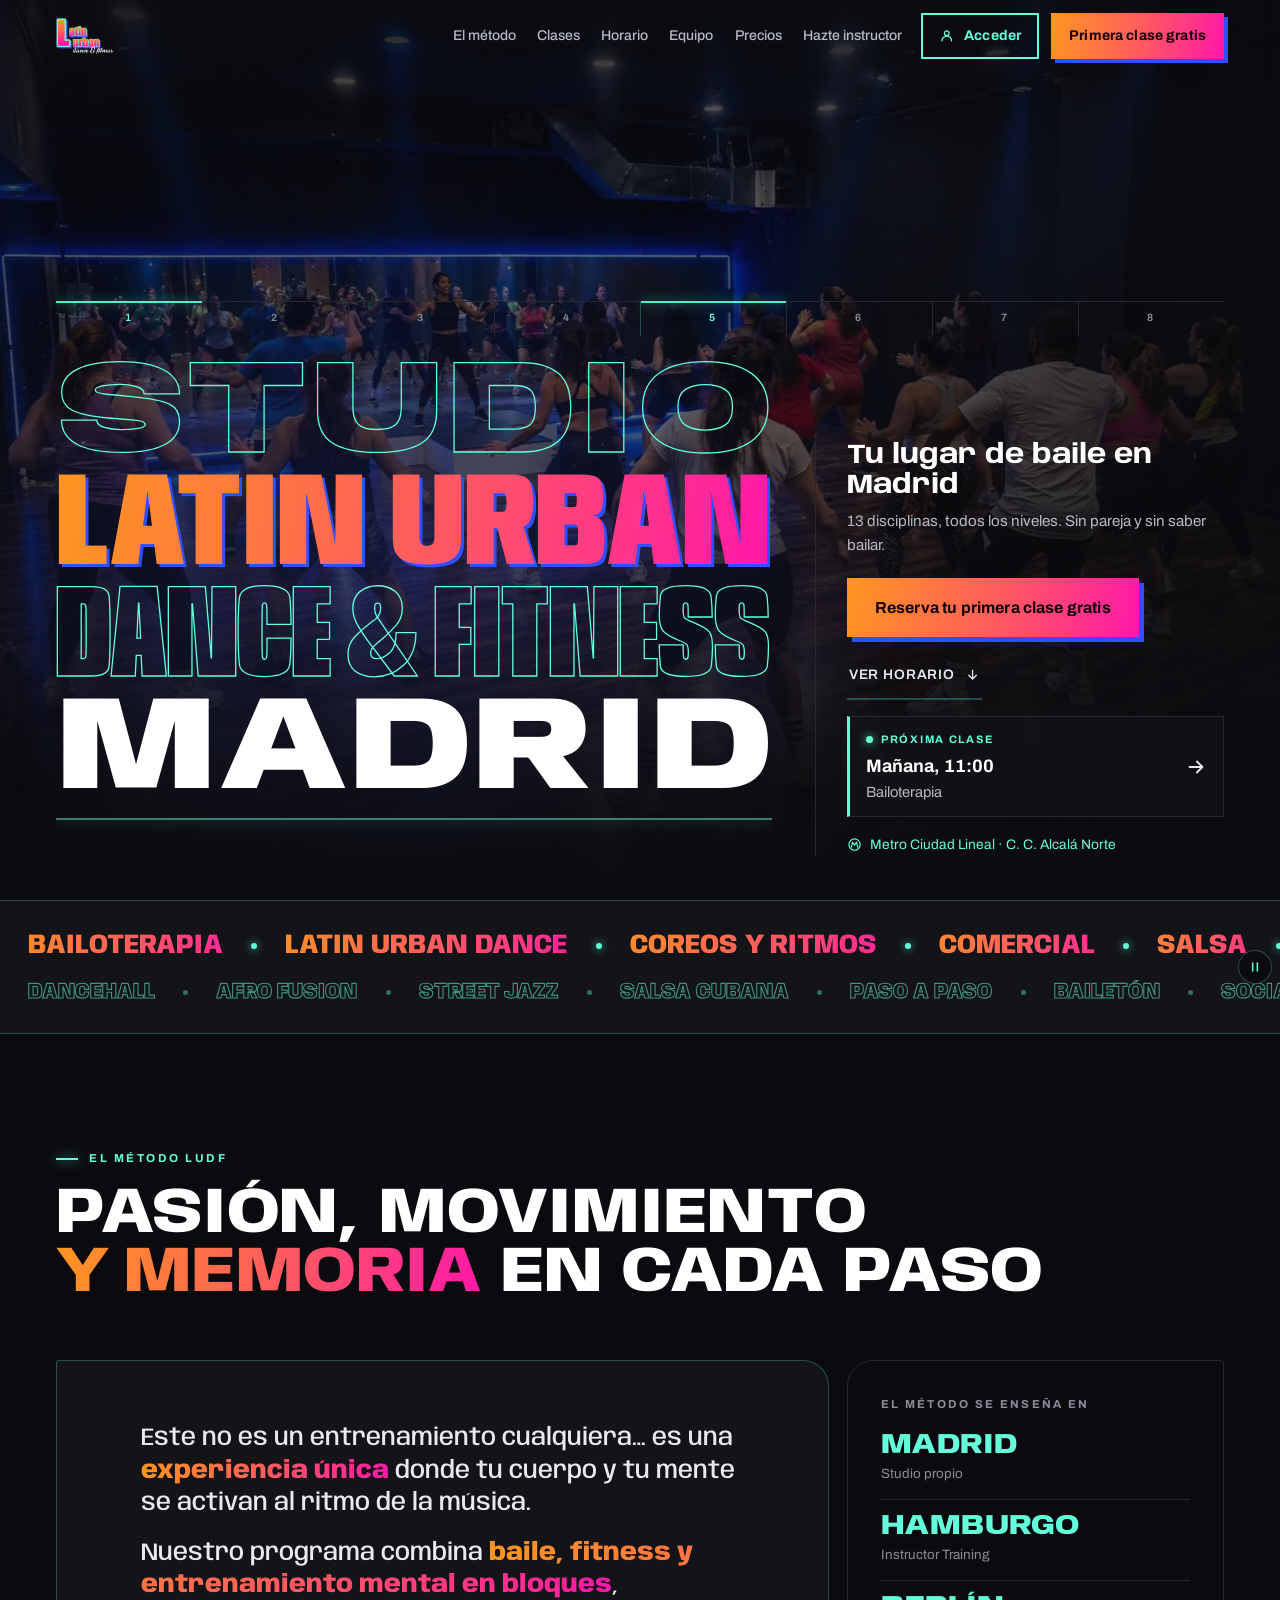
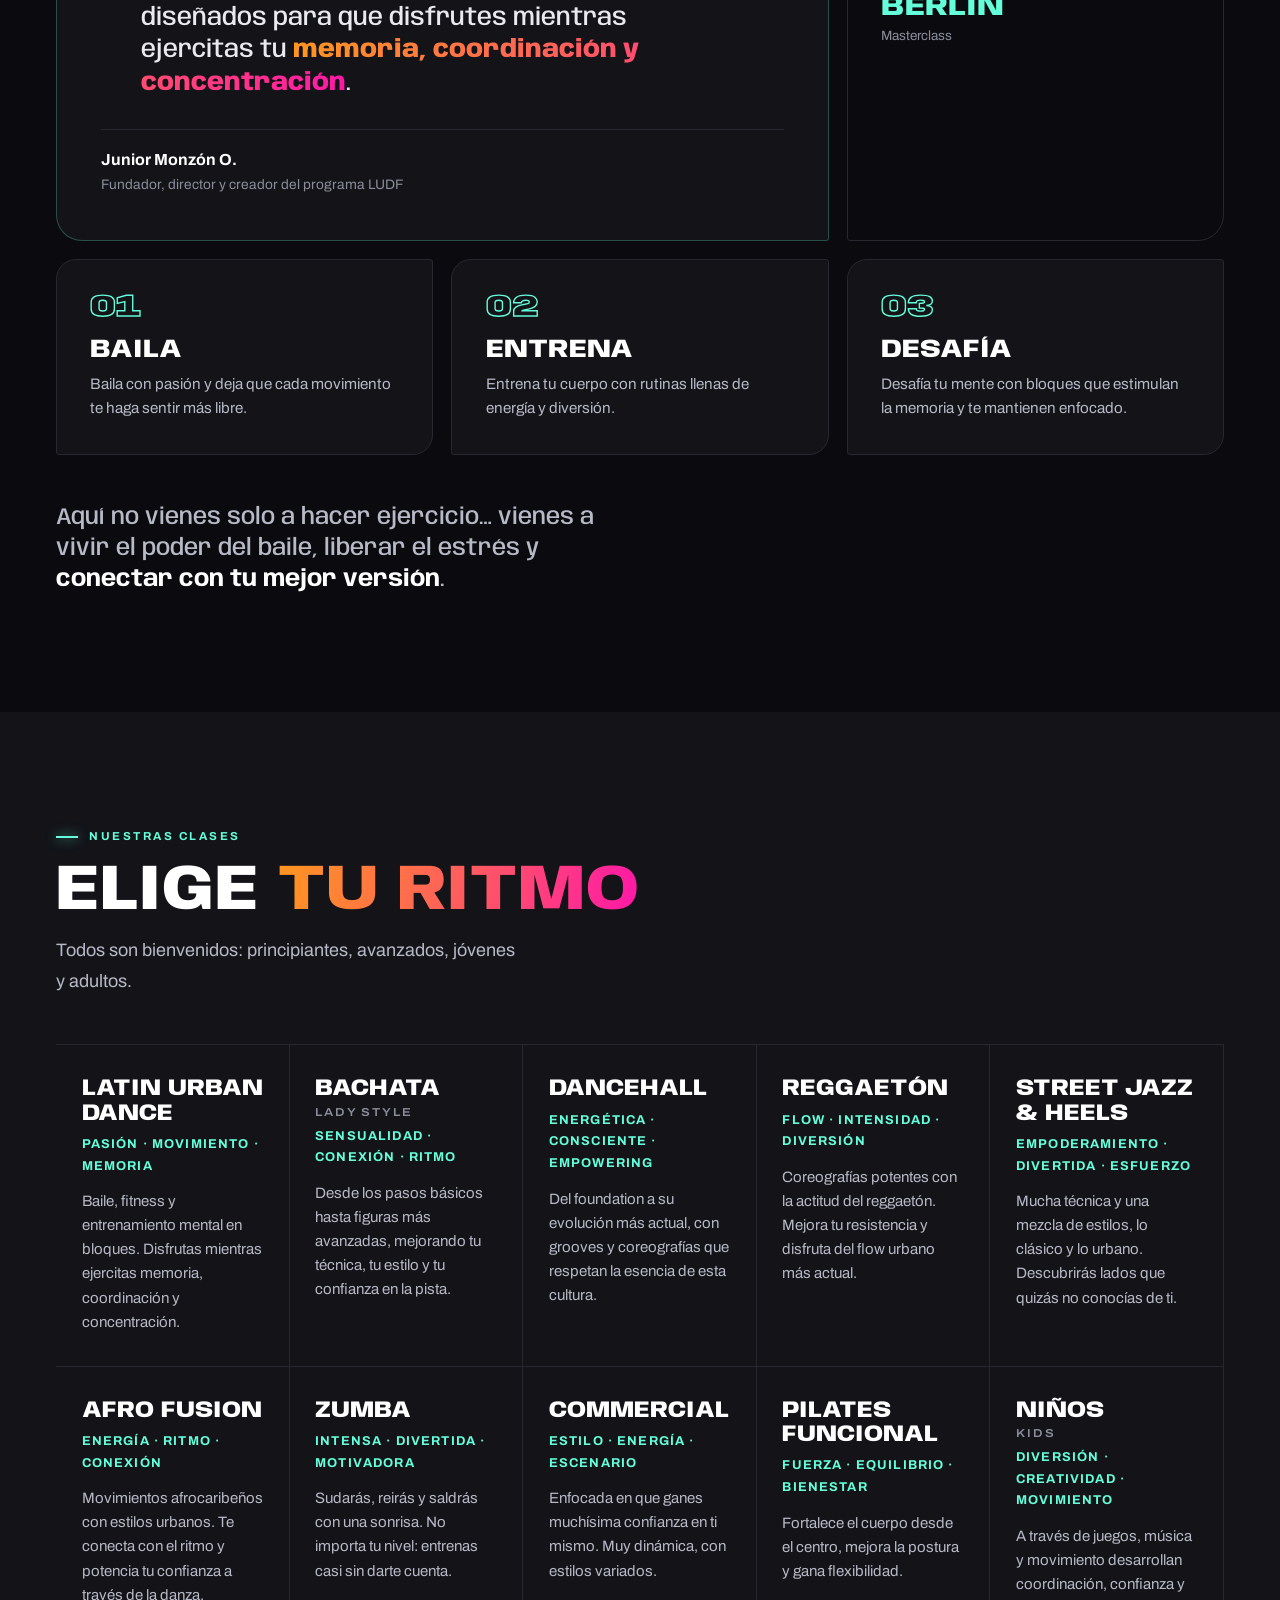
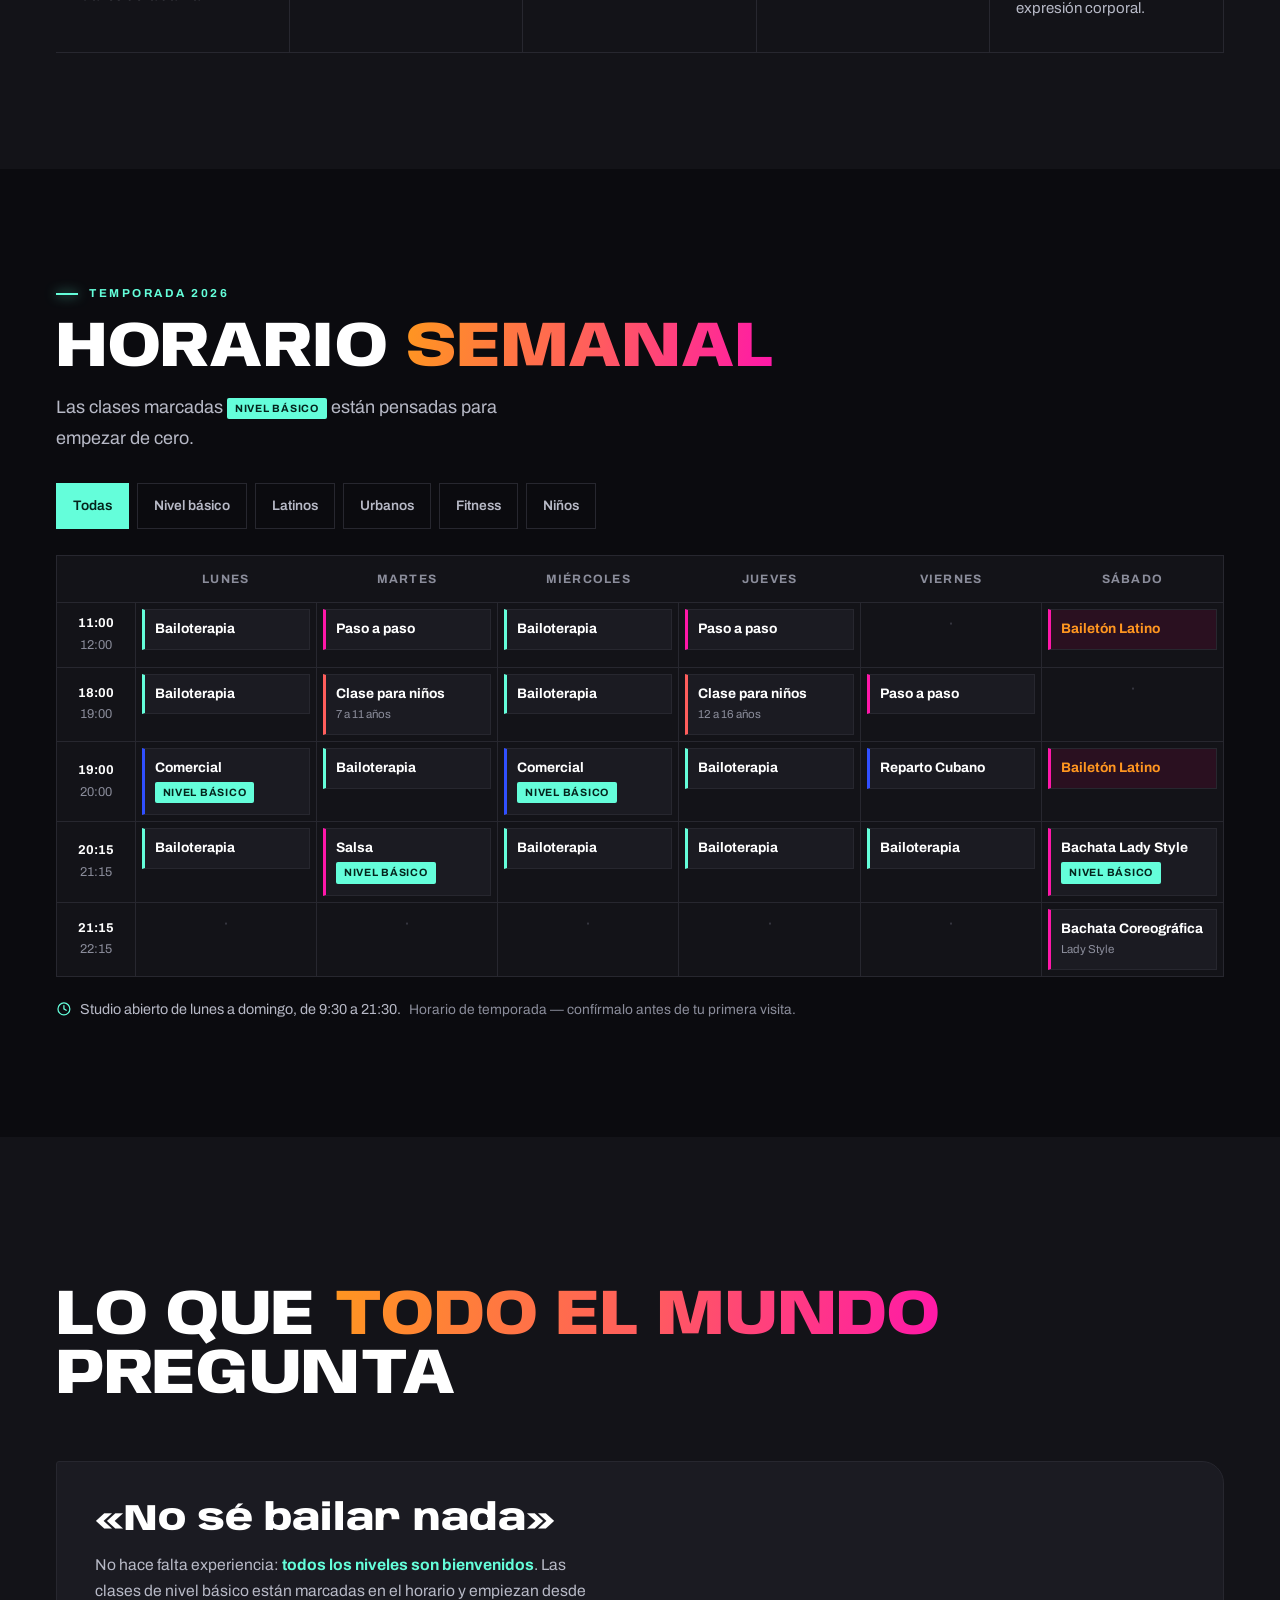
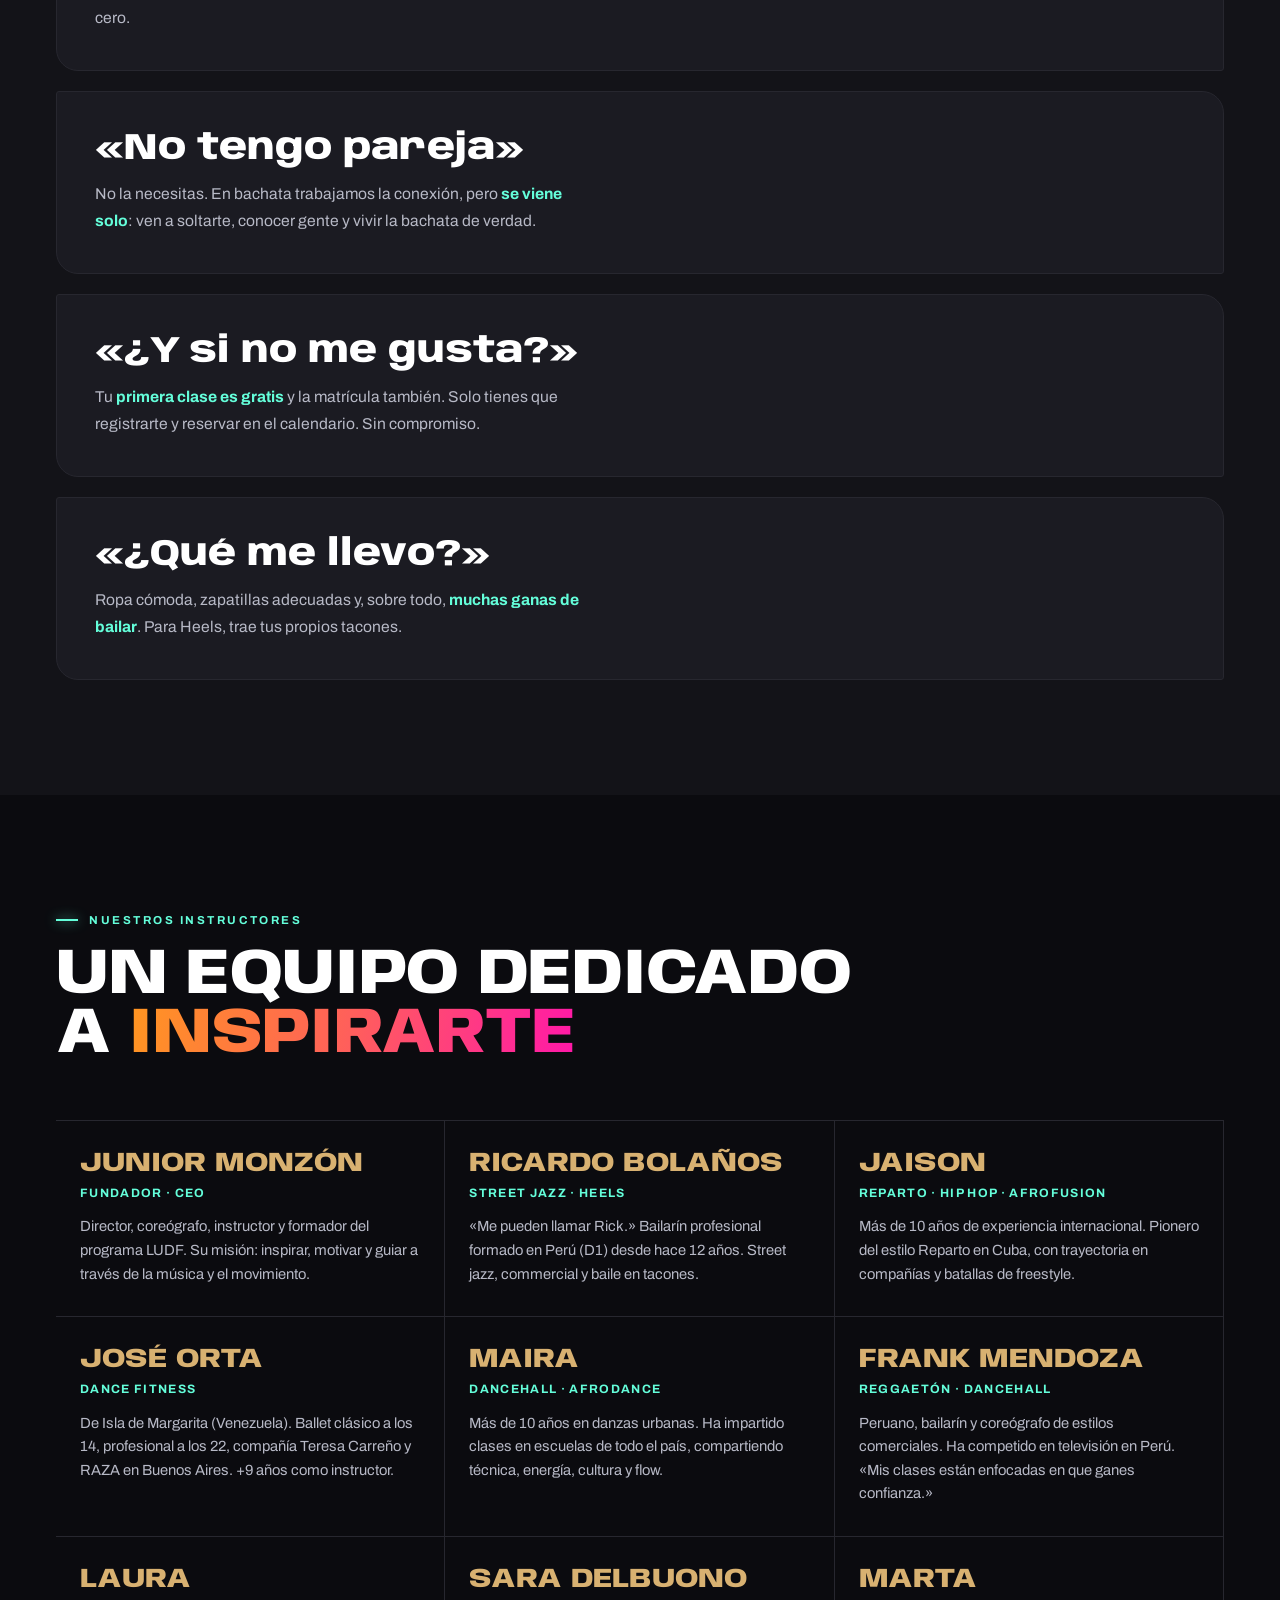
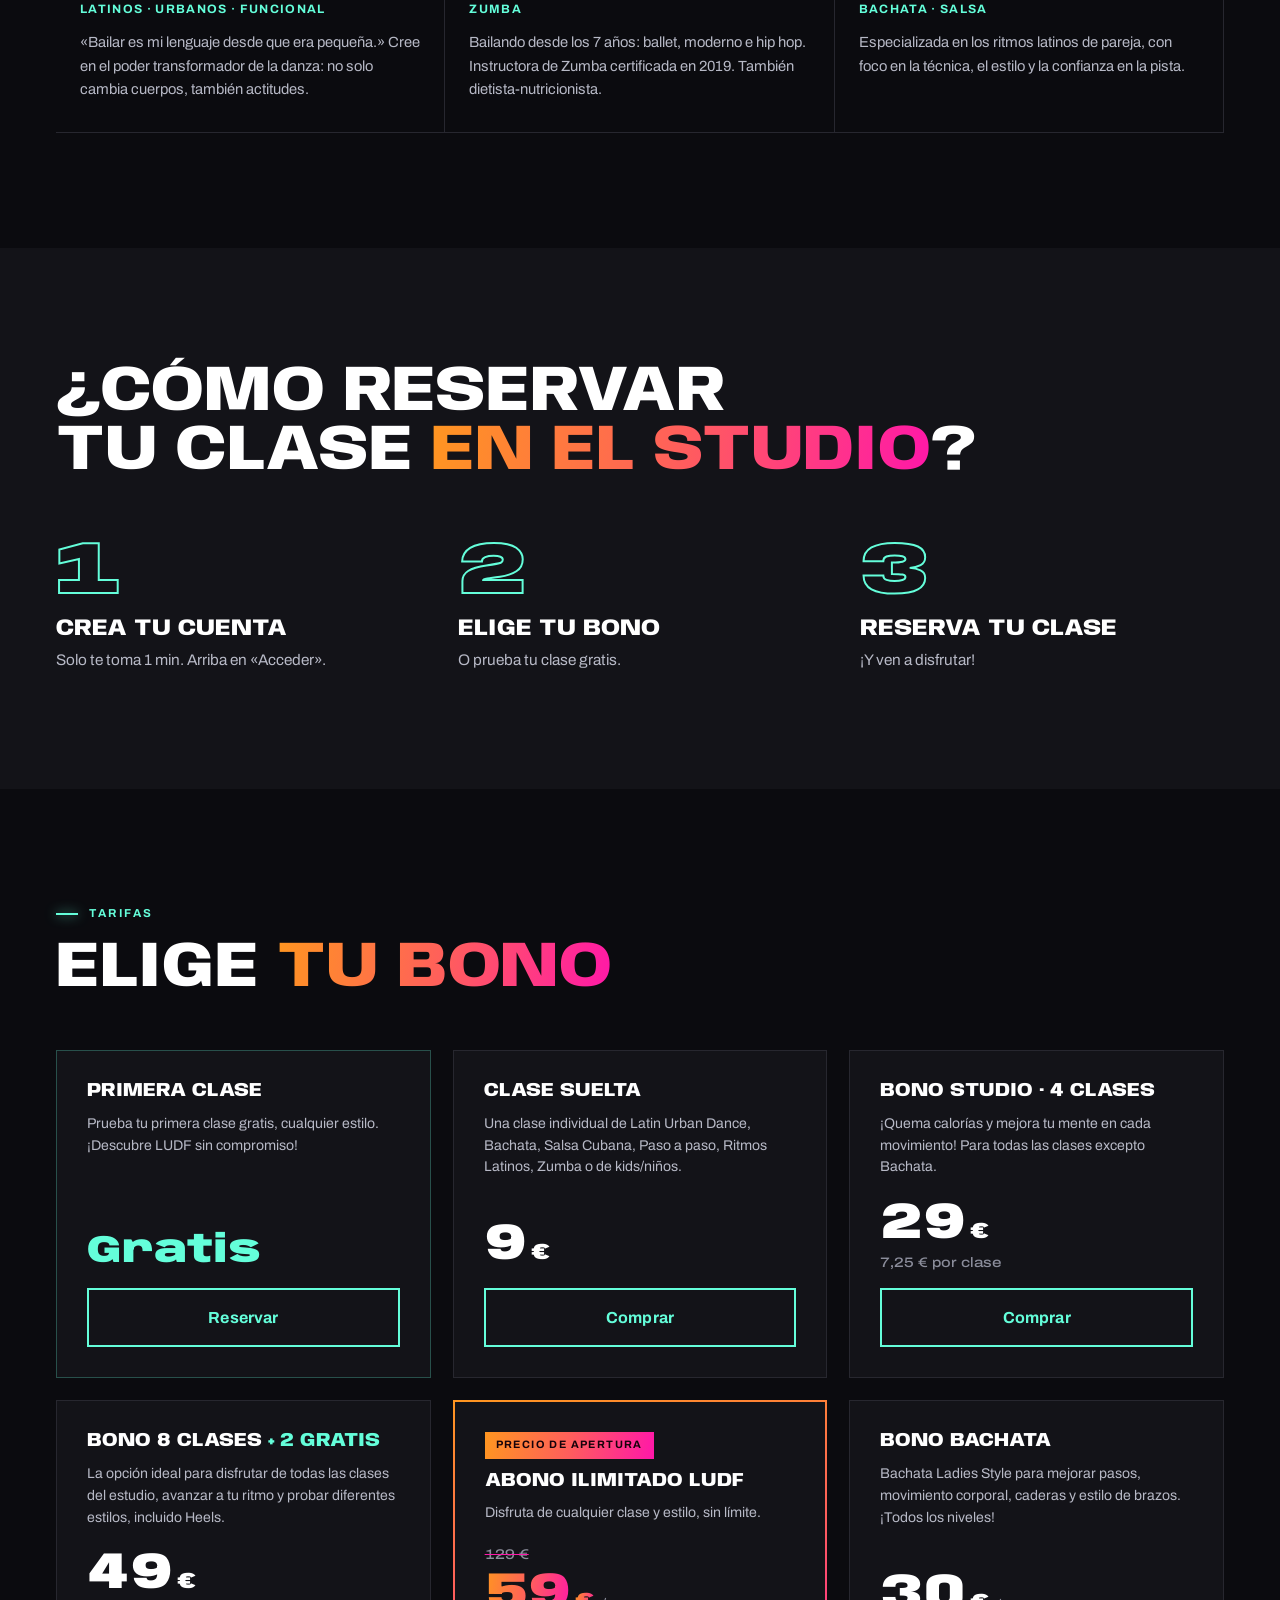
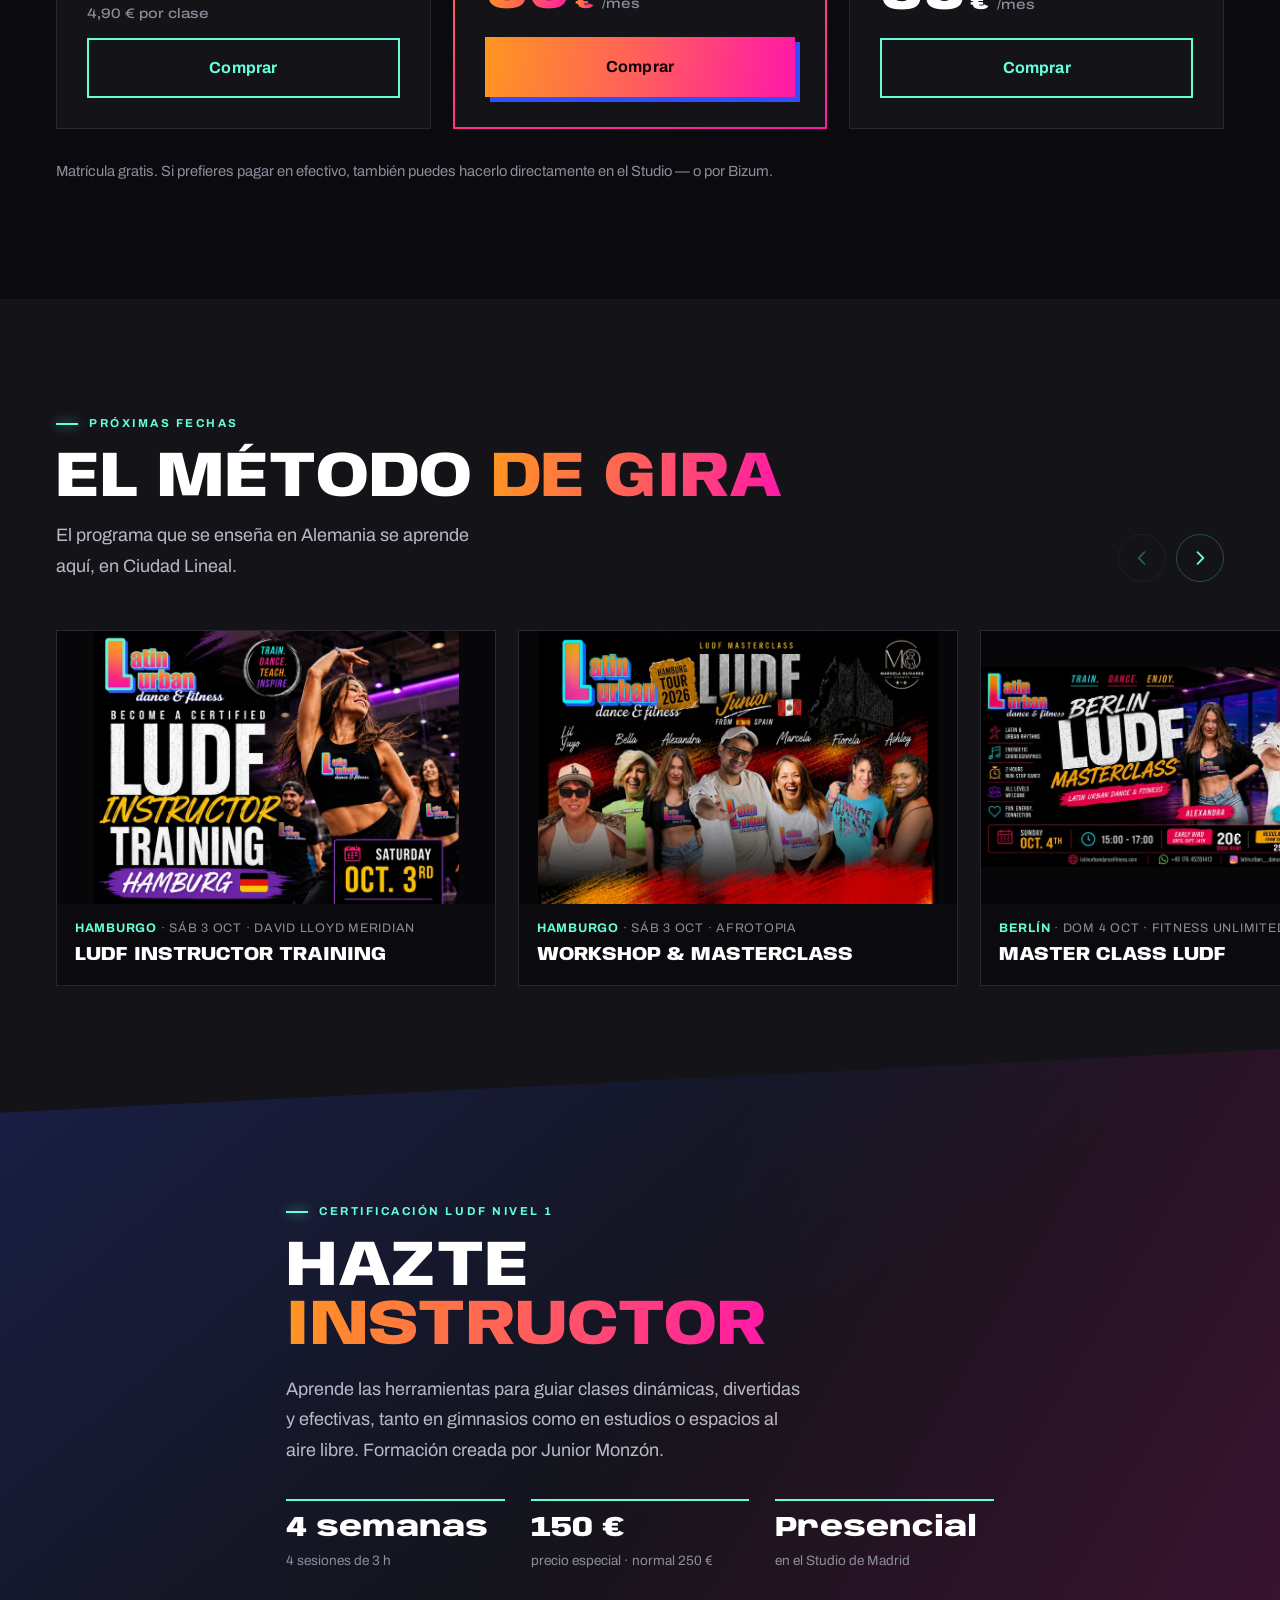
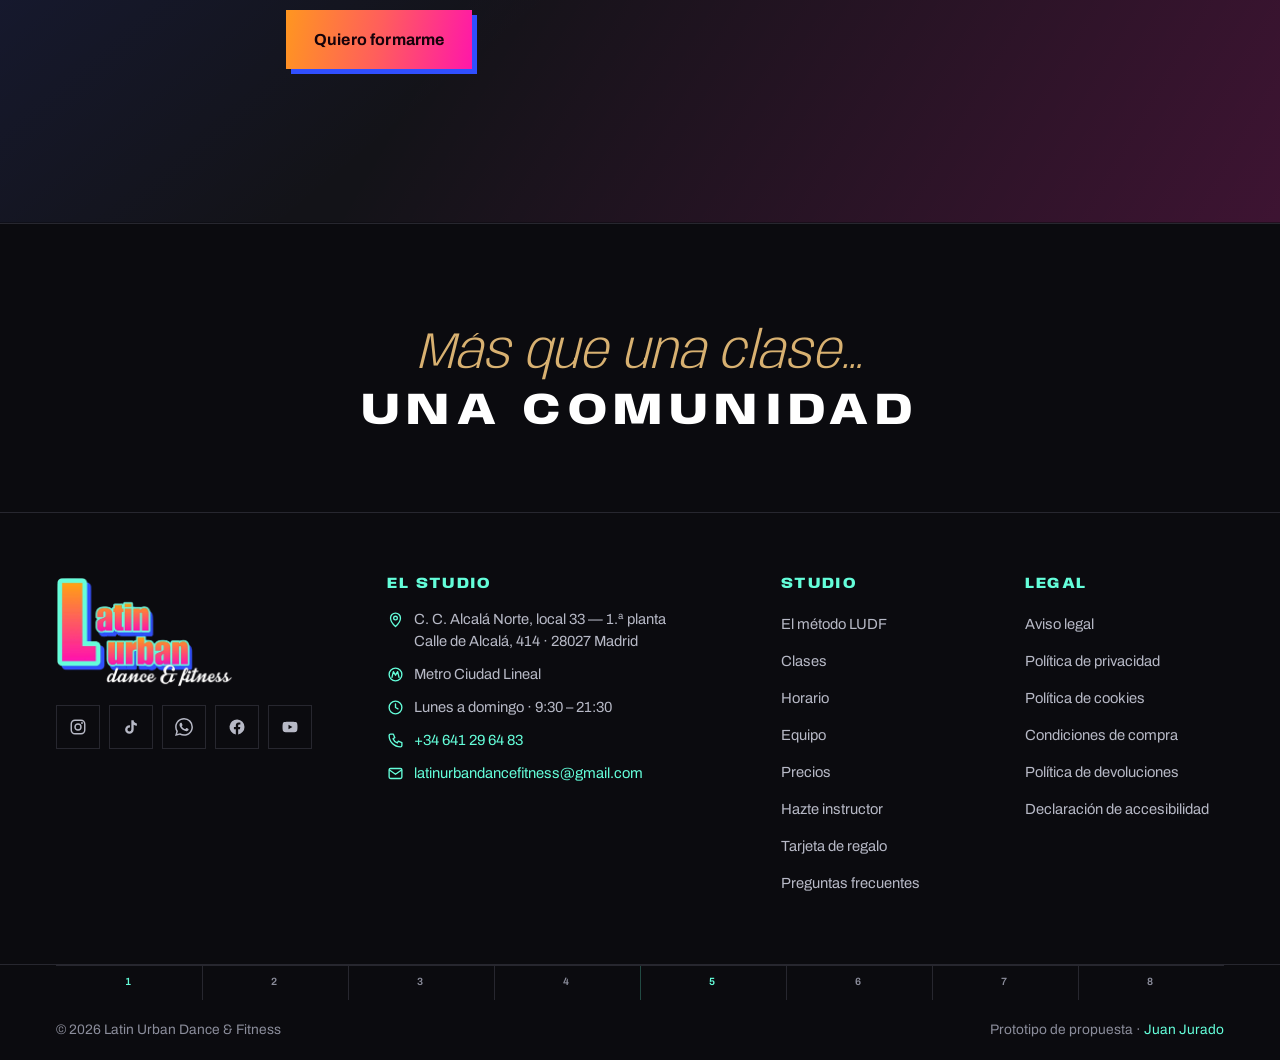
==== commit 7058700f: "feat: home definitiva — cuenta de entrada, próxima clase y horario vigente Hero rehecho: el rótulo e" ====
--- a/prototype/index.html
+++ b/prototype/index.html
@@ -38,12 +38,15 @@
   <symbol id="i-flecha" viewBox="0 0 24 24"><path d="M12 5v14m-6-6 6 6 6-6" fill="none" stroke="currentColor" stroke-width="2" stroke-linecap="round" stroke-linejoin="round"/></symbol>
   <symbol id="i-pausa" viewBox="0 0 24 24"><path d="M8 5v14M16 5v14" stroke="currentColor" stroke-width="2.6" stroke-linecap="round"/></symbol>
   <symbol id="i-play" viewBox="0 0 24 24"><path d="M8 5.5v13l10-6.5Z" fill="currentColor"/></symbol>
+  <symbol id="i-izq" viewBox="0 0 24 24"><path d="m15 5-7 7 7 7" fill="none" stroke="currentColor" stroke-width="2.2" stroke-linecap="round" stroke-linejoin="round"/></symbol>
+  <symbol id="i-der" viewBox="0 0 24 24"><path d="m9 5 7 7-7 7" fill="none" stroke="currentColor" stroke-width="2.2" stroke-linecap="round" stroke-linejoin="round"/></symbol>
+  <symbol id="i-flecha-der" viewBox="0 0 24 24"><path d="M5 12h14m-6-6 6 6-6 6" fill="none" stroke="currentColor" stroke-width="2" stroke-linecap="round" stroke-linejoin="round"/></symbol>
 </svg>
 
 <header class="cab" id="cab">
   <div class="env cab__env">
     <a class="cab__logo" href="#principal" aria-label="Studio Latin Urban Dance &amp; Fitness — inicio">
-      <img src="assets/img/logo.webp" alt="Latin Urban Dance &amp; Fitness" width="1000" height="622">
+      <img src="assets/img/logo-360.png" alt="Latin Urban Dance &amp; Fitness" width="360" height="225">
     </a>
     <nav class="nav" id="nav" aria-label="Principal">
       <ul class="nav__lista">
@@ -53,10 +56,13 @@
         <li><a class="nav__enlace" href="#equipo">Equipo</a></li>
         <li><a class="nav__enlace" href="#bonos">Precios</a></li>
         <li><a class="nav__enlace" href="#formacion">Hazte instructor</a></li>
+        <li class="nav__extra"><a class="btn btn--fuego btn--ancho" href="#bonos">Reserva tu primera clase gratis</a></li>
+        <li class="nav__extra"><a class="btn btn--linea btn--ancho" href="#"><svg class="ico" aria-hidden="true"><use href="#i-usuario"/></svg>Acceder</a></li>
       </ul>
     </nav>
     <div class="cab__acciones">
       <a class="btn btn--linea btn--peq cab__acceder" href="#"><svg class="ico" aria-hidden="true"><use href="#i-usuario"/></svg>Acceder</a>
+      <a class="btn btn--fuego btn--peq cab__cta" href="#bonos">Primera clase gratis</a>
       <button class="cab__menu" id="cab-menu" type="button" aria-expanded="false" aria-controls="nav">
         <svg class="ico ico--menu" aria-hidden="true"><use href="#i-menu"/></svg>
         <svg class="ico ico--cerrar" aria-hidden="true"><use href="#i-cerrar"/></svg>
@@ -64,17 +70,21 @@
       </button>
     </div>
   </div>
+  <!-- Progreso de lectura: dónde estás en la página -->
+  <span class="cab__progreso" id="progreso" aria-hidden="true"></span>
 </header>
 
 <main id="principal">
 
   <!-- ===============================================================
-       1 · HERO — el rótulo y el espejo
-       Las 4 líneas encajan a sangre: font-size calc(100cqw/5.4) con un
-       font-stretch por línea medido por bisección en Chrome (0px de
-       desbordamiento verificado a 390 y 1440).
-       =============================================================== -->
-  <section class="hero">
+       1 · HERO — la cuenta de entrada
+       Como un profe antes de empezar: la regla cuenta 1…8 y cada línea
+       del rótulo entra en un tiempo (5, 6, 7, 8). En el «1» siguiente
+       aparece el panel. Una sola vez; nada se repite en bucle.
+       Encaje a sangre: font-size 100cqw/5.4 y un font-stretch por línea
+       medido por bisección (0 px de desbordamiento).
+       =============================================================== -->
+  <section class="hero" aria-labelledby="rotulo">
     <div class="hero__foto" aria-hidden="true">
       <img src="assets/img/clase-sala-900.webp"
            srcset="assets/img/clase-sala-560.webp 560w, assets/img/clase-sala-900.webp 900w, assets/img/clase-sala-1400.webp 1400w"
@@ -83,36 +93,43 @@
 
     <div class="hero__env">
       <ol class="compas hero__compas" aria-hidden="true">
-        <li data-acento>1</li><li>2</li><li>3</li><li>4</li>
-        <li data-acento>5</li><li>6</li><li class="t7">7</li><li class="t8">8</li>
+        <li data-acento style="--b:1">1</li><li style="--b:2">2</li><li style="--b:3">3</li><li style="--b:4">4</li>
+        <li data-acento style="--b:5">5</li><li style="--b:6">6</li><li class="t7" style="--b:7">7</li><li class="t8" style="--b:8">8</li>
       </ol>
 
-      <div class="rotulo-caja">
-        <h1 class="rotulo" id="rotulo">
-          <span class="rotulo__l rotulo__l--studio l-hueco" style="--k:0">Studio</span>
-          <span class="rotulo__l rotulo__l--latin l-fuego" style="--k:1">Latin Urban</span>
-          <span class="rotulo__l rotulo__l--dance l-hueco" style="--k:2">Dance &amp; Fitness</span>
-          <span class="rotulo__l rotulo__l--madrid l-blanco" style="--k:3">Madrid</span>
-        </h1>
-        <!-- El espejo: su sala tiene una pared de espejo con tira LED azul.
-             El reflejo llega 90 ms tarde — un tiempo del compás. -->
-        <div class="espejo" aria-hidden="true">
-          <span class="espejo__led"></span>
-          <div class="espejo__copia">
-            <span class="rotulo__l rotulo__l--studio l-hueco">Studio</span>
-            <span class="rotulo__l rotulo__l--latin l-fuego">Latin Urban</span>
+      <div class="hero__rejilla">
+        <div class="rotulo-caja">
+          <h1 class="rotulo" id="rotulo">
+            <span class="rotulo__l rotulo__l--studio l-hueco" style="--k:0">Studio</span>
+            <span class="rotulo__l rotulo__l--latin l-fuego" style="--k:1">Latin Urban</span>
+            <span class="rotulo__l rotulo__l--dance l-hueco" style="--k:2">Dance &amp; Fitness</span>
+            <span class="rotulo__l rotulo__l--madrid l-blanco" style="--k:3">Madrid</span>
+          </h1>
+          <!-- El espejo: su sala tiene una pared de espejo con tira LED. -->
+          <div class="espejo" aria-hidden="true">
+            <span class="espejo__led"></span>
+            <div class="espejo__copia">
+              <span class="rotulo__l rotulo__l--studio l-hueco">Studio</span>
+              <span class="rotulo__l rotulo__l--latin l-fuego">Latin Urban</span>
+            </div>
           </div>
         </div>
-      </div>
-
-      <div class="hero__pie">
-        <div class="hero__txt">
-          <p class="hero__claim">Tu lugar de baile en Madrid</p>
-          <p class="hero__sub">13 disciplinas · sin pareja y sin saber bailar<br class="solo-movil"> <span class="hero__metro"><svg class="ico" aria-hidden="true"><use href="#i-metro"/></svg>Metro Ciudad Lineal</span></p>
-        </div>
-        <div class="hero__ctas">
-          <a class="btn btn--fuego" href="#bonos">Reserva tu primera clase gratis</a>
-          <a class="btn btn--texto" href="#horario">Ver horarios <svg class="ico" aria-hidden="true"><use href="#i-flecha"/></svg></a>
+
+        <div class="hero__panel">
+          <p class="hero__claim" style="--i:0">Tu lugar de baile en Madrid</p>
+          <p class="hero__sub" style="--i:1">13 disciplinas, todos los niveles. Sin pareja y sin saber bailar.</p>
+          <div class="hero__ctas" style="--i:2">
+            <a class="btn btn--fuego" href="#bonos">Reserva tu primera clase gratis</a>
+            <a class="btn btn--texto" href="#horario">Ver horario <svg class="ico" aria-hidden="true"><use href="#i-flecha"/></svg></a>
+          </div>
+          <!-- Se rellena con el propio horario de la página (main.js) -->
+          <a class="proxima" id="proxima" href="#horario" style="--i:3" hidden>
+            <span class="proxima__et"><span class="proxima__punto" aria-hidden="true"></span>Próxima clase</span>
+            <span class="proxima__cuando" id="proxima-cuando"></span>
+            <span class="proxima__que" id="proxima-que"></span>
+            <svg class="ico proxima__ir" aria-hidden="true"><use href="#i-flecha-der"/></svg>
+          </a>
+          <p class="hero__donde" style="--i:4"><svg class="ico" aria-hidden="true"><use href="#i-metro"/></svg>Metro Ciudad Lineal · C. C. Alcalá Norte</p>
         </div>
       </div>
     </div>
@@ -153,7 +170,7 @@
       <h2 class="titular metodo__t entra entra--sube" id="metodo-t">Pasión, movimiento<br><em>y memoria</em> en cada paso</h2>
 
       <div class="bento">
-        <article class="bento__c bento__c--cita entra entra--sube" style="--i:0">
+        <article class="bento__c bento__c--cita entra entra--escala" style="--i:0">
           <blockquote class="cita">
             <p>Este no es un entrenamiento cualquiera… es una <b>experiencia única</b> donde tu cuerpo y tu mente se activan al ritmo de la música.</p>
             <p>Nuestro programa combina <b>baile, fitness y entrenamiento mental en bloques</b>, diseñados para que disfrutes mientras ejercitas tu <b>memoria, coordinación y concentración</b>.</p>
@@ -164,25 +181,25 @@
           </p>
         </article>
 
-        <article class="bento__c bento__c--bloque entra entra--sube" style="--i:1">
+        <article class="bento__c bento__c--bloque entra entra--escala" style="--i:1">
           <span class="bento__n" aria-hidden="true">01</span>
           <h3 class="bento__t">Baila</h3>
           <p>Baila con pasión y deja que cada movimiento te haga sentir más libre.</p>
         </article>
 
-        <article class="bento__c bento__c--bloque entra entra--sube" style="--i:2">
+        <article class="bento__c bento__c--bloque entra entra--escala" style="--i:2">
           <span class="bento__n" aria-hidden="true">02</span>
           <h3 class="bento__t">Entrena</h3>
           <p>Entrena tu cuerpo con rutinas llenas de energía y diversión.</p>
         </article>
 
-        <article class="bento__c bento__c--bloque entra entra--sube" style="--i:3">
+        <article class="bento__c bento__c--bloque entra entra--escala" style="--i:3">
           <span class="bento__n" aria-hidden="true">03</span>
           <h3 class="bento__t">Desafía</h3>
           <p>Desafía tu mente con bloques que estimulan la memoria y te mantienen enfocado.</p>
         </article>
 
-        <article class="bento__c bento__c--ciudades entra entra--sube" style="--i:4">
+        <article class="bento__c bento__c--ciudades entra entra--escala" style="--i:4">
           <p class="bento__et">El método se enseña en</p>
           <ol class="ciudades">
             <li><span class="ciudades__n">Madrid</span><span class="ciudades__d">Studio propio</span></li>
@@ -205,53 +222,53 @@
       <h2 class="titular clases__t entra entra--sube" id="clases-t">Elige <em>tu ritmo</em></h2>
       <p class="clases__intro entra entra--sube">Todos son bienvenidos: principiantes, avanzados, jóvenes y adultos.</p>
 
-      <ul class="clases__lista">
-        <li class="clase entra entra--sube" style="--i:0">
+      <ul class="clases__lista" data-ola>
+        <li class="clase entra entra--sube">
           <h3 class="clase__t">Latin Urban Dance</h3>
           <p class="clase__triada">Pasión · Movimiento · Memoria</p>
           <p class="clase__d">Baile, fitness y entrenamiento mental en bloques. Disfrutas mientras ejercitas memoria, coordinación y concentración.</p>
         </li>
-        <li class="clase entra entra--sube" style="--i:1">
+        <li class="clase entra entra--sube">
           <h3 class="clase__t">Bachata <span class="clase__mat">Lady Style</span></h3>
           <p class="clase__triada">Sensualidad · Conexión · Ritmo</p>
           <p class="clase__d">Desde los pasos básicos hasta figuras más avanzadas, mejorando tu técnica, tu estilo y tu confianza en la pista.</p>
         </li>
-        <li class="clase entra entra--sube" style="--i:2">
+        <li class="clase entra entra--sube">
           <h3 class="clase__t">Dancehall</h3>
           <p class="clase__triada">Energética · Consciente · Empowering</p>
           <p class="clase__d">Del foundation a su evolución más actual, con grooves y coreografías que respetan la esencia de esta cultura.</p>
         </li>
-        <li class="clase entra entra--sube" style="--i:3">
+        <li class="clase entra entra--sube">
           <h3 class="clase__t">Reggaetón</h3>
           <p class="clase__triada">Flow · Intensidad · Diversión</p>
           <p class="clase__d">Coreografías potentes con la actitud del reggaetón. Mejora tu resistencia y disfruta del flow urbano más actual.</p>
         </li>
-        <li class="clase entra entra--sube" style="--i:4">
+        <li class="clase entra entra--sube">
           <h3 class="clase__t">Street Jazz &amp; Heels</h3>
           <p class="clase__triada">Empoderamiento · Divertida · Esfuerzo</p>
           <p class="clase__d">Mucha técnica y una mezcla de estilos, lo clásico y lo urbano. Descubrirás lados que quizás no conocías de ti.</p>
         </li>
-        <li class="clase entra entra--sube" style="--i:5">
+        <li class="clase entra entra--sube">
           <h3 class="clase__t">Afro Fusion</h3>
           <p class="clase__triada">Energía · Ritmo · Conexión</p>
           <p class="clase__d">Movimientos afrocaribeños con estilos urbanos. Te conecta con el ritmo y potencia tu confianza a través de la danza.</p>
         </li>
-        <li class="clase entra entra--sube" style="--i:6">
+        <li class="clase entra entra--sube">
           <h3 class="clase__t">Zumba</h3>
           <p class="clase__triada">Intensa · Divertida · Motivadora</p>
           <p class="clase__d">Sudarás, reirás y saldrás con una sonrisa. No importa tu nivel: entrenas casi sin darte cuenta.</p>
         </li>
-        <li class="clase entra entra--sube" style="--i:7">
+        <li class="clase entra entra--sube">
           <h3 class="clase__t">Commercial</h3>
           <p class="clase__triada">Estilo · Energía · Escenario</p>
           <p class="clase__d">Enfocada en que ganes muchísima confianza en ti mismo. Muy dinámica, con estilos variados.</p>
         </li>
-        <li class="clase entra entra--sube" style="--i:8">
+        <li class="clase entra entra--sube">
           <h3 class="clase__t">Pilates Funcional</h3>
           <p class="clase__triada">Fuerza · Equilibrio · Bienestar</p>
           <p class="clase__d">Fortalece el cuerpo desde el centro, mejora la postura y gana flexibilidad.</p>
         </li>
-        <li class="clase entra entra--sube" style="--i:9">
+        <li class="clase entra entra--sube">
           <h3 class="clase__t">Niños <span class="clase__mat">Kids</span></h3>
           <p class="clase__triada">Diversión · Creatividad · Movimiento</p>
           <p class="clase__d">A través de juegos, música y movimiento desarrollan coordinación, confianza y expresión corporal.</p>
@@ -266,7 +283,7 @@
        =============================================================== -->
   <section class="seccion horario" id="horario" aria-labelledby="horario-t">
     <div class="env">
-      <p class="eyebrow entra entra--sube">Temporada 26/27</p>
+      <p class="eyebrow entra entra--sube">Temporada 2026</p>
       <h2 class="titular horario__t entra entra--sube" id="horario-t">Horario <em>semanal</em></h2>
       <p class="horario__intro entra entra--sube">Las clases marcadas <b class="badge badge--inline">Nivel básico</b> están pensadas para empezar de cero.</p>
 
@@ -274,12 +291,14 @@
         <button class="filtro filtro--on" type="button" data-f="todo" aria-pressed="true">Todas</button>
         <button class="filtro" type="button" data-f="basico" aria-pressed="false">Nivel básico</button>
         <button class="filtro" type="button" data-f="latino" aria-pressed="false">Latinos</button>
+        <button class="filtro" type="button" data-f="urbano" aria-pressed="false">Urbanos</button>
         <button class="filtro" type="button" data-f="fitness" aria-pressed="false">Fitness</button>
+        <button class="filtro" type="button" data-f="ninos" aria-pressed="false">Niños</button>
       </div>
 
-      <div class="tabla-caja entra">
+      <div class="tabla-caja" data-grupo>
         <table class="tabla" id="tabla">
-          <caption class="vo">Horario de clases por día y franja horaria, temporada 26/27</caption>
+          <caption class="vo">Horario de clases por día y franja horaria, temporada 2026</caption>
           <thead>
             <tr>
               <th scope="col"><span class="vo">Hora</span></th>
@@ -287,42 +306,53 @@
               <th scope="col">Jueves</th><th scope="col">Viernes</th><th scope="col">Sábado</th>
             </tr>
           </thead>
+          <!-- Transcripción literal de la imagen publicada el 24-09-2026
+               ("horarios temporada 2026.jpg"). Confirmar con el cliente. -->
           <tbody>
             <tr>
               <th scope="row" class="hora">11:00<span>12:00</span></th>
+              <td><a class="cl" data-c="fitness" href="#bonos"><span class="cl__n">Bailoterapia</span></a></td>
+              <td><a class="cl" data-c="latino" href="#bonos"><span class="cl__n">Paso a paso</span></a></td>
+              <td><a class="cl" data-c="fitness" href="#bonos"><span class="cl__n">Bailoterapia</span></a></td>
+              <td><a class="cl" data-c="latino" href="#bonos"><span class="cl__n">Paso a paso</span></a></td>
               <td class="vacia"><span class="vo">Sin clase</span><span aria-hidden="true">·</span></td>
-              <td><a class="cl" data-c="latino basico" href="#bonos"><span class="cl__n">Paso a paso</span><b class="badge">Nivel básico</b></a></td>
-              <td class="vacia"><span class="vo">Sin clase</span><span aria-hidden="true">·</span></td>
-              <td><a class="cl" data-c="latino basico" href="#bonos"><span class="cl__n">Paso a paso</span><b class="badge">Nivel básico</b></a></td>
-              <td class="vacia"><span class="vo">Sin clase</span><span aria-hidden="true">·</span></td>
+              <td><a class="cl cl--fiesta" data-c="latino" href="#bonos"><span class="cl__n">Bailetón Latino</span></a></td>
+            </tr>
+            <tr>
+              <th scope="row" class="hora">18:00<span>19:00</span></th>
+              <td><a class="cl" data-c="fitness" href="#bonos"><span class="cl__n">Bailoterapia</span></a></td>
+              <td><a class="cl" data-c="ninos" href="#bonos"><span class="cl__n">Clase para niños</span><span class="cl__extra">7 a 11 años</span></a></td>
+              <td><a class="cl" data-c="fitness" href="#bonos"><span class="cl__n">Bailoterapia</span></a></td>
+              <td><a class="cl" data-c="ninos" href="#bonos"><span class="cl__n">Clase para niños</span><span class="cl__extra">12 a 16 años</span></a></td>
+              <td><a class="cl" data-c="latino" href="#bonos"><span class="cl__n">Paso a paso</span></a></td>
               <td class="vacia"><span class="vo">Sin clase</span><span aria-hidden="true">·</span></td>
             </tr>
             <tr>
-              <th scope="row" class="hora">18:00<span>19:00</span></th>
+              <th scope="row" class="hora">19:00<span>20:00</span></th>
               <td><a class="cl" data-c="urbano basico" href="#bonos"><span class="cl__n">Comercial</span><b class="badge">Nivel básico</b></a></td>
-              <td><a class="cl" data-c="fitness" href="#bonos"><span class="cl__n">Tonificación Dance</span></a></td>
+              <td><a class="cl" data-c="fitness" href="#bonos"><span class="cl__n">Bailoterapia</span></a></td>
               <td><a class="cl" data-c="urbano basico" href="#bonos"><span class="cl__n">Comercial</span><b class="badge">Nivel básico</b></a></td>
-              <td><a class="cl" data-c="fitness" href="#bonos"><span class="cl__n">Tonificación Dance</span></a></td>
-              <td><a class="cl" data-c="latino basico" href="#bonos"><span class="cl__n">Paso a paso</span><b class="badge">Nivel básico</b></a></td>
-              <td><a class="cl cl--fiesta" data-c="latino" href="#bonos"><span class="cl__n">Bailetón Latino</span><span class="cl__extra">18:00–19:30 · con invitados</span></a></td>
+              <td><a class="cl" data-c="fitness" href="#bonos"><span class="cl__n">Bailoterapia</span></a></td>
+              <td><a class="cl" data-c="urbano" href="#bonos"><span class="cl__n">Reparto Cubano</span></a></td>
+              <td><a class="cl cl--fiesta" data-c="latino" href="#bonos"><span class="cl__n">Bailetón Latino</span></a></td>
             </tr>
             <tr>
-              <th scope="row" class="hora">19:00<span>20:00</span></th>
-              <td><a class="cl" data-c="fitness" href="#bonos"><span class="cl__n">Bailoterapia</span></a></td>
-              <td><a class="cl" data-c="fitness" href="#bonos"><span class="cl__n">Bailoterapia</span></a></td>
-              <td><a class="cl" data-c="fitness" href="#bonos"><span class="cl__n">Bailoterapia</span></a></td>
-              <td><a class="cl" data-c="fitness" href="#bonos"><span class="cl__n">Bailoterapia</span></a></td>
-              <td><a class="cl" data-c="fitness" href="#bonos"><span class="cl__n">Bailoterapia</span></a></td>
-              <td><a class="cl" data-c="latino basico" href="#bonos"><span class="cl__n">Bachata</span><b class="badge">Nivel básico</b><span class="cl__extra">20:00–21:00</span></a></td>
+              <th scope="row" class="hora">20:15<span>21:15</span></th>
+              <td><a class="cl" data-c="fitness" href="#bonos"><span class="cl__n">Bailoterapia</span></a></td>
+              <td><a class="cl" data-c="latino basico" href="#bonos"><span class="cl__n">Salsa</span><b class="badge">Nivel básico</b></a></td>
+              <td><a class="cl" data-c="fitness" href="#bonos"><span class="cl__n">Bailoterapia</span></a></td>
+              <td><a class="cl" data-c="fitness" href="#bonos"><span class="cl__n">Bailoterapia</span></a></td>
+              <td><a class="cl" data-c="fitness" href="#bonos"><span class="cl__n">Bailoterapia</span></a></td>
+              <td><a class="cl" data-c="latino basico" href="#bonos"><span class="cl__n">Bachata Lady Style</span><b class="badge">Nivel básico</b></a></td>
             </tr>
             <tr>
-              <th scope="row" class="hora">20:15<span>21:30</span></th>
-              <td><a class="cl" data-c="fitness" href="#bonos"><span class="cl__n">Bailoterapia</span></a></td>
-              <td><a class="cl" data-c="latino basico" href="#bonos"><span class="cl__n">Salsa</span><b class="badge">Nivel básico</b><span class="cl__extra">con Naomi</span></a></td>
-              <td><a class="cl" data-c="fitness" href="#bonos"><span class="cl__n">Zumba</span></a></td>
-              <td><a class="cl" data-c="fitness" href="#bonos"><span class="cl__n">Bailoterapia</span></a></td>
+              <th scope="row" class="hora">21:15<span>22:15</span></th>
               <td class="vacia"><span class="vo">Sin clase</span><span aria-hidden="true">·</span></td>
-              <td><a class="cl" data-c="latino" href="#bonos"><span class="cl__n">Bachata Coreográfico</span><span class="cl__extra">21:00–22:00 · con Valeria</span></a></td>
+              <td class="vacia"><span class="vo">Sin clase</span><span aria-hidden="true">·</span></td>
+              <td class="vacia"><span class="vo">Sin clase</span><span aria-hidden="true">·</span></td>
+              <td class="vacia"><span class="vo">Sin clase</span><span aria-hidden="true">·</span></td>
+              <td class="vacia"><span class="vo">Sin clase</span><span aria-hidden="true">·</span></td>
+              <td><a class="cl" data-c="latino" href="#bonos"><span class="cl__n">Bachata Coreográfica</span><span class="cl__extra">Lady Style</span></a></td>
             </tr>
           </tbody>
         </table>
@@ -373,48 +403,48 @@
       <p class="eyebrow entra entra--sube">Nuestros instructores</p>
       <h2 class="titular equipo__t entra entra--sube" id="equipo-t">Un equipo dedicado<br>a <em>inspirarte</em></h2>
 
-      <ul class="equipo__lista">
-        <li class="persona entra entra--sube" style="--i:0">
+      <ul class="equipo__lista" data-ola>
+        <li class="persona entra entra--sube">
           <p class="persona__n">Junior Monzón</p>
           <p class="persona__rol">Fundador · CEO</p>
           <p class="persona__d">Director, coreógrafo, instructor y formador del programa LUDF. Su misión: inspirar, motivar y guiar a través de la música y el movimiento.</p>
         </li>
-        <li class="persona entra entra--sube" style="--i:1">
+        <li class="persona entra entra--sube">
           <p class="persona__n">Ricardo Bolaños</p>
           <p class="persona__rol">Street Jazz · Heels</p>
           <p class="persona__d">«Me pueden llamar Rick.» Bailarín profesional formado en Perú (D1) desde hace 12 años. Street jazz, commercial y baile en tacones.</p>
         </li>
-        <li class="persona entra entra--sube" style="--i:2">
+        <li class="persona entra entra--sube">
           <p class="persona__n">Jaison</p>
           <p class="persona__rol">Reparto · Hip Hop · AfroFusion</p>
           <p class="persona__d">Más de 10 años de experiencia internacional. Pionero del estilo Reparto en Cuba, con trayectoria en compañías y batallas de freestyle.</p>
         </li>
-        <li class="persona entra entra--sube" style="--i:3">
+        <li class="persona entra entra--sube">
           <p class="persona__n">José Orta</p>
           <p class="persona__rol">Dance Fitness</p>
           <p class="persona__d">De Isla de Margarita (Venezuela). Ballet clásico a los 14, profesional a los 22, compañía Teresa Carreño y RAZA en Buenos Aires. +9 años como instructor.</p>
         </li>
-        <li class="persona entra entra--sube" style="--i:4">
+        <li class="persona entra entra--sube">
           <p class="persona__n">Maira</p>
           <p class="persona__rol">Dancehall · Afrodance</p>
           <p class="persona__d">Más de 10 años en danzas urbanas. Ha impartido clases en escuelas de todo el país, compartiendo técnica, energía, cultura y flow.</p>
         </li>
-        <li class="persona entra entra--sube" style="--i:5">
+        <li class="persona entra entra--sube">
           <p class="persona__n">Frank Mendoza</p>
           <p class="persona__rol">Reggaetón · Dancehall</p>
           <p class="persona__d">Peruano, bailarín y coreógrafo de estilos comerciales. Ha competido en televisión en Perú. «Mis clases están enfocadas en que ganes confianza.»</p>
         </li>
-        <li class="persona entra entra--sube" style="--i:6">
+        <li class="persona entra entra--sube">
           <p class="persona__n">Laura</p>
           <p class="persona__rol">Latinos · Urbanos · Funcional</p>
           <p class="persona__d">«Bailar es mi lenguaje desde que era pequeña.» Cree en el poder transformador de la danza: no solo cambia cuerpos, también actitudes.</p>
         </li>
-        <li class="persona entra entra--sube" style="--i:7">
+        <li class="persona entra entra--sube">
           <p class="persona__n">Sara Delbuono</p>
           <p class="persona__rol">Zumba</p>
           <p class="persona__d">Bailando desde los 7 años: ballet, moderno e hip hop. Instructora de Zumba certificada en 2019. También dietista-nutricionista.</p>
         </li>
-        <li class="persona entra entra--sube" style="--i:8">
+        <li class="persona entra entra--sube">
           <p class="persona__n">Marta</p>
           <p class="persona__rol">Bachata · Salsa</p>
           <p class="persona__d">Especializada en los ritmos latinos de pareja, con foco en la técnica, el estilo y la confianza en la pista.</p>
@@ -458,31 +488,31 @@
       <h2 class="titular bonos__t entra entra--sube" id="bonos-t">Elige <em>tu bono</em></h2>
 
       <ul class="bonos__lista">
-        <li class="bono bono--gratis entra">
+        <li class="bono bono--gratis">
           <h3 class="bono__t">Primera clase</h3>
           <p class="bono__d">Prueba tu primera clase gratis, cualquier estilo. ¡Descubre LUDF sin compromiso!</p>
           <p class="bono__p"><span class="bono__c bono__c--txt">Gratis</span></p>
           <a class="btn btn--linea btn--ancho" href="#">Reservar</a>
         </li>
-        <li class="bono entra">
+        <li class="bono">
           <h3 class="bono__t">Clase suelta</h3>
           <p class="bono__d">Una clase individual de Latin Urban Dance, Bachata, Salsa Cubana, Paso a paso, Ritmos Latinos, Zumba o de kids/niños.</p>
           <p class="bono__p"><span class="bono__c">9</span><span class="bono__m">€</span></p>
           <a class="btn btn--linea btn--ancho" href="#">Comprar</a>
         </li>
-        <li class="bono entra">
+        <li class="bono">
           <h3 class="bono__t">Bono Studio · 4 clases</h3>
           <p class="bono__d">¡Quema calorías y mejora tu mente en cada movimiento! Para todas las clases excepto Bachata.</p>
           <p class="bono__p"><span class="bono__c">29</span><span class="bono__m">€</span><span class="bono__u">7,25 € por clase</span></p>
           <a class="btn btn--linea btn--ancho" href="#">Comprar</a>
         </li>
-        <li class="bono entra">
+        <li class="bono">
           <h3 class="bono__t">Bono 8 clases <em>+ 2 gratis</em></h3>
           <p class="bono__d">La opción ideal para disfrutar de todas las clases del estudio, avanzar a tu ritmo y probar diferentes estilos, incluido Heels.</p>
           <p class="bono__p"><span class="bono__c">49</span><span class="bono__m">€</span><span class="bono__u">4,90 € por clase</span></p>
           <a class="btn btn--linea btn--ancho" href="#">Comprar</a>
         </li>
-        <li class="bono bono--top entra">
+        <li class="bono bono--top">
           <p class="bono__sello">Precio de apertura</p>
           <h3 class="bono__t">Abono ilimitado LUDF</h3>
           <p class="bono__d">Disfruta de cualquier clase y estilo, sin límite.</p>
@@ -492,7 +522,7 @@
           </p>
           <a class="btn btn--fuego btn--ancho" href="#">Comprar</a>
         </li>
-        <li class="bono entra">
+        <li class="bono">
           <h3 class="bono__t">Bono Bachata</h3>
           <p class="bono__d">Bachata Ladies Style para mejorar pasos, movimiento corporal, caderas y estilo de brazos. ¡Todos los niveles!</p>
           <p class="bono__p"><span class="bono__c">30</span><span class="bono__m">€</span><span class="bono__per">/mes</span></p>
@@ -500,7 +530,7 @@
         </li>
       </ul>
 
-      <p class="bonos__nota entra">Matrícula gratis. Si prefieres pagar en efectivo, también puedes hacerlo directamente en el Studio — o por Bizum.</p>
+      <p class="bonos__nota">Matrícula gratis. Si prefieres pagar en efectivo, también puedes hacerlo directamente en el Studio — o por Bizum.</p>
     </div>
   </section>
 
@@ -508,10 +538,16 @@
        10 · MASTERCLASSES — único scroll horizontal de la página
        =============================================================== -->
   <section class="seccion seccion--elevada tour" aria-labelledby="tour-t">
-    <div class="env">
-      <p class="eyebrow entra entra--sube">Próximas fechas</p>
-      <h2 class="titular tour__t entra entra--sube" id="tour-t">El método <em>de gira</em></h2>
-      <p class="tour__intro entra entra--sube">El programa que se enseña en Alemania se aprende aquí, en Ciudad Lineal.</p>
+    <div class="env tour__cab">
+      <div>
+        <p class="eyebrow entra entra--sube">Próximas fechas</p>
+        <h2 class="titular tour__t entra entra--sube" id="tour-t">El método <em>de gira</em></h2>
+        <p class="tour__intro entra entra--sube">El programa que se enseña en Alemania se aprende aquí, en Ciudad Lineal.</p>
+      </div>
+      <div class="tour__ctrl" role="group" aria-label="Desplazar las fechas">
+        <button class="tour__b" type="button" data-dir="-1" aria-controls="tour-pista"><svg class="ico" aria-hidden="true"><use href="#i-izq"/></svg><span class="vo">Anterior</span></button>
+        <button class="tour__b" type="button" data-dir="1" aria-controls="tour-pista"><svg class="ico" aria-hidden="true"><use href="#i-der"/></svg><span class="vo">Siguiente</span></button>
+      </div>
     </div>
     <ul class="tour__pista" id="tour-pista">
       <li class="fecha">
@@ -566,7 +602,7 @@
 
   <div class="env pie__env">
     <div class="pie__col pie__col--marca">
-      <img class="pie__logo" src="assets/img/logo.webp" alt="Latin Urban Dance &amp; Fitness" width="1000" height="622" loading="lazy" decoding="async">
+      <img class="pie__logo" src="assets/img/logo-360.png" alt="Latin Urban Dance &amp; Fitness" width="360" height="225" loading="lazy" decoding="async">
       <ul class="pie__redes">
         <li><a href="https://www.instagram.com/studio_latinurbandance/" aria-label="Instagram"><svg class="ico" aria-hidden="true"><use href="#i-ig"/></svg></a></li>
         <li><a href="#" aria-label="TikTok"><svg class="ico" aria-hidden="true"><use href="#i-tk"/></svg></a></li>
--- a/prototype/assets/css/global.css
+++ b/prototype/assets/css/global.css
@@ -57,13 +57,19 @@
   --display:'Anybody','Arial Narrow',Impact,sans-serif;
   --cuerpo:'Archivo',system-ui,-apple-system,'Segoe UI',Arial,sans-serif;
 
+  /* Movimiento. Regla del taller: solo transform y opacity.
+     --ease: muelle sin rebote (entradas y estados). --sale: salidas,
+     más cortas y discretas que las entradas. --muelle: rebote leve,
+     reservado a piezas pequeñas (botones). */
   --ease:cubic-bezier(.16,1,.3,1);
+  --sale:cubic-bezier(.55,0,1,.45);
   --muelle:cubic-bezier(.34,1.4,.64,1);
   --t-press:110ms;
   --t-corto:200ms;
-  --t-medio:460ms;
+  --t-medio:520ms;
   --t-largo:820ms;
-  --tiempo:90ms;             /* la unidad rítmica: un tiempo del compás */
+  --tiempo:110ms;            /* un tiempo de la cuenta de entrada del hero */
+  --t0:160ms;                /* respiro antes de empezar a contar */
 
   --env:1280px;
   --margen:clamp(18px,4.5vw,56px);
@@ -96,6 +102,9 @@
 }
 
 img,picture,svg,video{display:block;max-width:100%}
+/* [hidden] manda siempre: sin esto, la regla de arriba pintaba el sprite
+   de iconos como un bloque vacío de 150 px encima del hero */
+[hidden]{display:none!important}
 img{height:auto;border:0}
 button,input,select,textarea{font:inherit;color:inherit}
 a{color:inherit}
@@ -174,7 +183,11 @@
   content:"";width:22px;height:2px;
   background:var(--turquesa);
   box-shadow:0 0 12px rgba(100,254,218,.85);
-}
+  transform-origin:left;
+}
+/* La rayita se traza al entrar la sección: una línea que se enciende */
+.js .eyebrow.entra::before{transform:scaleX(0)}
+.js .eyebrow.entra.visible::before{transform:none;transition:transform 700ms var(--ease) 140ms}
 
 /* ---------- Titulares de sección ---------- */
 .titular{
@@ -200,90 +213,128 @@
   -webkit-text-stroke:1.6px var(--turquesa);
 }
 
-/* ---------- Botones ---------- */
+/* ---------- Botones ----------
+   Todo el movimiento es transform: el relleno, la sombra dura y el
+   brillo del hover viven en capas propias (::before / ::after) para no
+   animar nunca box-shadow ni background. */
 .btn{
-  position:relative;
+  position:relative;isolation:isolate;
   display:inline-flex;align-items:center;justify-content:center;gap:10px;
   padding:16px 28px;
   font-family:var(--cuerpo);
   font-size:1rem;font-weight:700;letter-spacing:.01em;
   text-decoration:none;text-align:center;
-  border:0;cursor:pointer;
-  transition:transform var(--t-corto) var(--muelle),
-             box-shadow var(--t-corto) var(--ease),
-             background-color var(--t-corto) var(--ease),
-             color var(--t-corto) var(--ease);
-}
-/* Principal: el degradado del logo con su sombra dura azul */
-.btn--fuego{
-  background:var(--fuego-h);
-  color:#16020A;
-  box-shadow:5px 5px 0 var(--azul);
-}
-.btn--fuego:hover{
-  transform:translate(-2px,-2px);
-  box-shadow:7px 7px 0 var(--azul);
-}
-.btn--fuego:active{
+  background:none;border:0;cursor:pointer;
+  -webkit-tap-highlight-color:transparent;
+  transition:transform var(--t-corto) var(--ease);
+}
+.btn::before,.btn::after{
+  content:"";position:absolute;inset:0;z-index:-1;
+  pointer-events:none;
+}
+.btn .ico{stroke:currentColor}
+
+/* Principal: el degradado del logo con su sombra dura azul.
+   Al pasar, el botón sube y la sombra se queda en su sitio: se «despega».
+   Al pulsar, baja hasta la sombra: se «aprieta». */
+.btn--fuego{color:#16020A}
+.btn--fuego::before{
+  background:var(--azul);
   transform:translate(5px,5px);
-  box-shadow:0 0 0 var(--azul);
-  transition-duration:var(--t-press);
-}
-.btn--linea{
-  background:transparent;color:var(--turquesa);
-  box-shadow:inset 0 0 0 2px var(--turquesa);
-}
-.btn--linea:hover{
-  transform:translateY(-2px);
-  background:rgba(100,254,218,.09);
-}
-.btn--linea:active{transform:translateY(0);transition-duration:var(--t-press)}
-
-/* Terciario: texto subrayado, al estilo del CTA secundario de Boiler Room */
+  transition:transform var(--t-corto) var(--ease);
+}
+.btn--fuego::after{background:var(--fuego-h)}
+.btn--fuego:hover{transform:translate(-2px,-2px)}
+.btn--fuego:hover::before{transform:translate(7px,7px)}
+.btn--fuego:active{transform:translate(5px,5px);transition-duration:var(--t-press)}
+.btn--fuego:active::before{transform:none;transition-duration:var(--t-press)}
+
+/* Secundario: contorno turquesa, se ilumina por dentro */
+.btn--linea{color:var(--turquesa)}
+.btn--linea::before{box-shadow:inset 0 0 0 2px var(--turquesa)}
+.btn--linea::after{
+  background:rgba(100,254,218,.1);
+  opacity:0;transition:opacity var(--t-corto) var(--ease);
+}
+.btn--linea:hover{transform:translateY(-2px)}
+.btn--linea:hover::after{opacity:1}
+.btn--linea:active{transform:scale(.97);transition-duration:var(--t-press)}
+
+/* Terciario: texto con subrayado que se traza */
 .btn--texto{
   padding:14px 2px;
-  background:none;color:var(--texto);
+  color:var(--texto);
   font-weight:600;letter-spacing:.06em;text-transform:uppercase;
   font-size:.86rem;
-  border-bottom:2px solid var(--linea-viva);
-}
-.btn--texto:hover{color:var(--turquesa);border-bottom-color:var(--turquesa)}
+}
+.btn--texto::before{top:auto;height:2px;background:var(--linea-viva)}
+.btn--texto::after{
+  top:auto;height:2px;background:var(--turquesa);
+  transform:scaleX(0);transform-origin:left;
+  transition:transform var(--t-corto) var(--ease);
+}
+.btn--texto:hover{color:var(--turquesa)}
+.btn--texto:hover::after{transform:none}
+.btn--texto:active{transform:translateY(1px);transition-duration:var(--t-press)}
+.btn--texto .ico{transition:transform var(--t-corto) var(--ease)}
+.btn--texto:hover .ico{transform:translateY(2px)}
 
 .btn--ancho{width:100%}
 .btn--peq{padding:11px 18px;font-size:.88rem}
-
-.enlace{
-  color:var(--turquesa);text-decoration:none;
-  background-image:linear-gradient(var(--turquesa),var(--turquesa));
-  background-size:0 1.5px;background-repeat:no-repeat;background-position:0 100%;
-  transition:background-size var(--t-corto) var(--ease);
-}
-.enlace:hover{background-size:100% 1.5px}
+.btn--peq.btn--fuego::before{transform:translate(4px,4px)}
+
+.enlace{position:relative;color:var(--turquesa);text-decoration:none}
+.enlace::after{
+  content:"";position:absolute;left:0;right:0;bottom:-2px;height:1.5px;
+  background:currentColor;
+  transform:scaleX(0);transform-origin:left;
+  transition:transform var(--t-corto) var(--ease);
+}
+.enlace:hover::after{transform:none}
+.enlace:active{opacity:.7}
 
 /* ---------- Entrada por scroll ----------
-   Nativa con animation-timeline: view() donde existe; con JS donde no.
-   Cada sección define su propio ritmo; no hay un único fade-up global. */
+   Una vez por elemento (IntersectionObserver en main.js). Cada sección
+   elige su gesto: subir, escalar o barrer de lado; y su paso (--paso)
+   entre elementos. Muelle sin rebote: se asienta, no bota. */
 .js .entra{opacity:0}
 .js .entra.visible{
   opacity:1;
-  transition:opacity var(--t-medio) var(--ease) calc(var(--i,0) * var(--tiempo)),
-             transform var(--t-medio) var(--muelle) calc(var(--i,0) * var(--tiempo));
+  transition:opacity var(--t-medio) var(--ease) calc(var(--i,0) * var(--paso,80ms)),
+             transform 700ms var(--ease) calc(var(--i,0) * var(--paso,80ms));
 }
 .js .entra--sube{transform:translateY(26px)}
-.js .entra--sube.visible{transform:none}
+.js .entra--escala{transform:translateY(14px) scale(.965)}
+.js .entra--lado{transform:translateX(-14px)}
+.js .entra.visible{transform:none}
+
+/* Grupo: el contenedor se observa una vez y sus piezas (.g) entran en
+   cadena según su --i (lo calcula main.js a partir de la rejilla real). */
+.js [data-grupo] .g{opacity:0;transform:translateX(-10px)}
+.js [data-grupo].visible .g{
+  opacity:1;transform:none;
+  transition:opacity 420ms var(--ease) calc(var(--i,0) * 45ms),
+             transform 560ms var(--ease) calc(var(--i,0) * 45ms);
+}
 
 @media (prefers-reduced-motion:reduce){
   *,*::before,*::after{
     animation-duration:.001ms!important;
+    animation-delay:0s!important;
     animation-iteration-count:1!important;
     transition-duration:.001ms!important;
+    transition-delay:0s!important;
     scroll-behavior:auto!important;
   }
-  .js .entra{opacity:1;transform:none}
+  .js .entra,.js [data-grupo] .g{opacity:1;transform:none}
+  .js .eyebrow.entra::before{transform:none}
 }
 .captura *,.captura *::before,.captura *::after{
   animation-duration:.001ms!important;
+  animation-delay:0s!important;
   animation-iteration-count:1!important;
   transition-duration:.001ms!important;
-}
-.captura .entra{opacity:1;transform:none}
+  transition-delay:0s!important;
+}
+.captura .entra,.captura [data-grupo] .g{opacity:1;transform:none}
+.captura .eyebrow.entra::before{transform:none}
--- a/prototype/assets/css/home.css
+++ b/prototype/assets/css/home.css
@@ -3,6 +3,12 @@
    Regla de reparto del riesgo: TODO el efecto se concentra en el hero
    y la cinta. Horario y precios van sin una gota de neón — son los
    bloques que venden y en ellos manda la legibilidad.
+
+   Movimiento, por frecuencia de uso:
+   · Una vez por visita (hero, secciones): expresivo y con ritmo.
+   · Frecuente (filtros, menú, hover): rápido, 110-220 ms.
+   · Precios: nada. El precio se lee, no se espera.
+   Solo se anima transform y opacity.
    ===================================================================== */
 
 .ico{width:1.1em;height:1.1em;flex:none;fill:none}
@@ -12,21 +18,32 @@
 /* =====================================================================
    Cabecera
    ===================================================================== */
-.cab{
-  position:fixed;top:0;left:0;right:0;z-index:100;
-  transition:background-color var(--t-medio) var(--ease),
-             border-color var(--t-medio) var(--ease);
-  border-bottom:1px solid transparent;
-}
-.cab.compacta{
-  background:rgba(11,11,15,.88);
-  backdrop-filter:blur(16px);
-  -webkit-backdrop-filter:blur(16px);
-  border-bottom-color:var(--linea);
-}
+.cab{position:fixed;top:0;left:0;right:0;z-index:100}
+/* El fondo compacto es una capa: aparece con opacity, no con background */
+.cab::before{
+  content:"";position:absolute;inset:0;z-index:-1;
+  background:rgba(11,11,15,.9);
+  backdrop-filter:blur(16px);-webkit-backdrop-filter:blur(16px);
+  border-bottom:1px solid var(--linea);
+  opacity:0;transition:opacity var(--t-medio) var(--ease);
+}
+.cab.compacta::before{opacity:1}
 .cab__env{display:flex;align-items:center;gap:18px;height:var(--cab-alto)}
-.cab__logo{flex:none;display:block;line-height:0}
+.cab__logo{flex:none;display:block;line-height:0;transition:transform var(--t-press) var(--ease)}
+.cab__logo:active{transform:scale(.96)}
 .cab__logo img{height:clamp(26px,3.6vw,36px);width:auto}
+
+/* Progreso de lectura: el degradado del logo avanza con el scroll */
+.cab__progreso{
+  position:absolute;left:0;right:0;bottom:-1px;height:2px;
+  background:var(--fuego-h);
+  transform:scaleX(0);transform-origin:left;
+  pointer-events:none;
+}
+@supports (animation-timeline: scroll()){
+  .cab__progreso{animation:progreso linear both;animation-timeline:scroll(root block)}
+}
+@keyframes progreso{to{transform:scaleX(1)}}
 
 .nav{margin-inline-start:auto}
 .nav__lista{display:flex;align-items:center;gap:clamp(10px,1.5vw,24px)}
@@ -34,7 +51,6 @@
   position:relative;display:block;padding:6px 1px;
   font-size:.88rem;font-weight:500;color:var(--texto-suave);
   text-decoration:none;white-space:nowrap;
-  transition:color var(--t-corto) var(--ease);
 }
 .nav__enlace::after{
   content:"";position:absolute;left:0;bottom:0;width:100%;height:2px;
@@ -43,78 +59,117 @@
 }
 .nav__enlace:hover{color:var(--blanco)}
 .nav__enlace:hover::after{transform:scaleX(1)}
-
-.cab__acciones{display:flex;align-items:center;gap:9px;flex:none}
+.nav__enlace:active{opacity:.7}
+.nav__extra{display:none}
+
+.cab__acciones{display:flex;align-items:center;gap:12px;flex:none}
+.cab__cta{display:none}
+@media (min-width:1200px){.cab__cta{display:inline-flex}}
 .cab__menu{
-  display:none;width:40px;height:40px;padding:0;
+  display:none;width:44px;height:44px;padding:0;
   align-items:center;justify-content:center;
   background:rgba(11,11,15,.6);color:var(--blanco);
   border:1px solid var(--linea);cursor:pointer;
+  -webkit-tap-highlight-color:transparent;
+  transition:transform var(--t-press) var(--ease);
 }
 .cab__menu:hover{border-color:var(--turquesa)}
+.cab__menu:active{transform:scale(.92)}
 .cab__menu .ico{width:21px;height:21px;stroke:currentColor}
 .cab__menu .ico--cerrar{display:none}
 .cab__menu[aria-expanded="true"] .ico--menu{display:none}
 .cab__menu[aria-expanded="true"] .ico--cerrar{display:block}
 
 @media (max-width:1023px){
+  .cab__acciones{margin-inline-start:auto}
   .cab__menu{display:flex}
   .cab__acceder{display:none}
+  /* El menú cae desde la cabecera. Abre en 220-320 ms, cierra en 150:
+     la salida es más corta que la entrada. Con Escape, al instante. */
   .nav{
     position:fixed;inset:var(--cab-alto) 0 auto 0;
-    margin:0;padding:6px var(--margen) 24px;
+    margin:0;padding:6px var(--margen) 26px;
     background:var(--negro-2);
     border-bottom:1px solid var(--linea-viva);
     max-height:calc(100dvh - var(--cab-alto));overflow-y:auto;
-    display:none;
+    visibility:hidden;opacity:0;transform:translateY(-10px);
+    transition:opacity 150ms var(--sale),transform 150ms var(--sale),visibility 0s linear 150ms;
   }
-  .nav.abierto{display:block}
+  .nav.abierto{
+    visibility:visible;opacity:1;transform:none;
+    transition:opacity 220ms var(--ease),transform 320ms var(--ease),visibility 0s;
+  }
+  .nav.al-instante{transition:none}
   .nav__lista{flex-direction:column;align-items:stretch;gap:0}
   .nav__enlace{padding:15px 1px;font-size:1.05rem;border-bottom:1px solid var(--linea)}
   .nav__enlace::after{display:none}
-}
-
-/* =====================================================================
-   1 · HERO
+  .nav__extra{display:block;padding-top:14px}
+  .nav__extra + .nav__extra{padding-top:12px}
+}
+
+/* =====================================================================
+   1 · HERO — la cuenta de entrada
    ===================================================================== */
 .hero{
+  --cuenta:8;                       /* tiempos visibles en la regla */
   position:relative;
-  min-height:min(100svh, 980px);
-  display:flex;flex-direction:column;justify-content:center;
-  padding-block:calc(var(--cab-alto) + clamp(18px,3vw,34px)) clamp(22px,3vw,38px);
+  min-height:100svh;
+  display:flex;flex-direction:column;justify-content:flex-end;
+  padding-block:calc(var(--cab-alto) + 24px) clamp(24px,3.4vw,48px);
   overflow:clip;
 }
+@media (max-width:899px){.hero{--cuenta:6}}
+
 .hero__foto{position:absolute;inset:0;z-index:0}
 .hero__foto img{
   width:100%;height:100%;object-fit:cover;
-  object-position:50% 38%;
-  opacity:.62;
-}
-/* El degradado protege la legibilidad del rótulo sin borrar la sala:
-   se abre en la franja central, donde está la gente. */
+  object-position:50% 30%;
+  opacity:.72;
+}
+/* Arriba se ve la sala; abajo y a la derecha se oscurece para el texto */
 .hero__foto::after{
   content:"";position:absolute;inset:0;
   background:
-    radial-gradient(64% 46% at 52% 44%, rgba(48,79,255,.2), transparent 72%),
+    radial-gradient(60% 50% at 30% 62%, rgba(48,79,255,.16), transparent 70%),
+    linear-gradient(90deg, rgba(11,11,15,.35) 0%, rgba(11,11,15,.1) 50%, rgba(11,11,15,.7) 100%),
     linear-gradient(180deg,
-      rgba(11,11,15,.9) 0%,
-      rgba(11,11,15,.38) 30%,
-      rgba(11,11,15,.46) 62%,
-      rgba(11,11,15,.93) 88%,
+      rgba(11,11,15,.88) 0%,
+      rgba(11,11,15,.2) 24%,
+      rgba(11,11,15,.35) 52%,
+      rgba(11,11,15,.9) 84%,
       var(--negro) 100%);
 }
+@media (max-width:1023px){
+  .hero__foto::after{
+    background:
+      linear-gradient(180deg,
+        rgba(11,11,15,.9) 0%,
+        rgba(11,11,15,.25) 22%,
+        rgba(11,11,15,.55) 50%,
+        rgba(11,11,15,.94) 74%,
+        var(--negro) 100%);
+  }
+}
+
 .hero__env{
   position:relative;z-index:1;
   width:100%;max-width:var(--env);margin-inline:auto;padding-inline:var(--margen);
-  display:flex;flex-direction:column;gap:clamp(14px,2.2vw,26px);
-}
-.hero__compas{margin-bottom:clamp(4px,1vw,10px)}
-
-/* --- El rótulo: 4 líneas a sangre --- */
-.rotulo-caja{position:relative}
+  display:flex;flex-direction:column;gap:clamp(14px,2vw,24px);
+}
+.hero__rejilla{display:grid;gap:clamp(24px,3.4vw,56px);align-items:end}
+@media (min-width:1024px){
+  .hero__rejilla{grid-template-columns:minmax(0,1.75fr) minmax(0,1fr)}
+}
+
+/* --- La regla: en móvil, 6 tiempos --- */
+.hero__compas li{position:relative}
+@media (max-width:899px){.compas .t7,.compas .t8{display:none}}
+
+/* --- El rótulo: 4 líneas a sangre en su columna --- */
+.rotulo-caja{position:relative;min-width:0}
 .rotulo{
   container-type:inline-size;
-  display:flex;flex-direction:column;align-items:center;
+  display:flex;flex-direction:column;align-items:flex-start;
   overflow:clip;                    /* clip, no hidden: hidden secuestraría el scroll */
 }
 .rotulo__l{
@@ -125,15 +180,16 @@
   white-space:nowrap;
   line-height:.845;
   letter-spacing:0;
-  /* 5.4 = ratio ancho/cuerpo común, dentro del rango alcanzable (4.76–5.99).
-     El tope en vh evita que en pantallas apaisadas el rótulo empuje los CTA
-     fuera del pliegue: el hero entero tiene que caber en 1440×900. */
-  font-size:min(calc(100cqw / 5.4), 12.4vh);
+  /* 5.4 = ratio ancho/cuerpo común (rango alcanzable 4.76–5.99): encaja
+     a sangre en el ancho de su columna. El segundo término impide que
+     en pantallas bajas (portátiles de 650 px útiles) el rótulo empuje el
+     resto fuera del pliegue: 260 px es lo que ocupa todo lo demás. */
+  font-size:clamp(40px, calc((100svh - 260px) / 3.4), calc(100cqw / 5.4));
 }
 /* font-stretch resuelto por bisección en Chrome: las 4 dan w 5.39–5.40 */
 .rotulo__l--studio{font-stretch:135.25%}
 .rotulo__l--latin {font-stretch:74.5%}
-.rotulo__l--dance {font-stretch:56.75%}
+.rotulo__l--dance {font-stretch:56.5%}   /* 56.75 sobresalía 1-2 px con el contorno */
 .rotulo__l--madrid{font-stretch:127.75%}
 
 /* Alternancia relleno/contorno: la construcción literal de su logo */
@@ -150,12 +206,12 @@
 }
 .l-blanco{color:var(--blanco)}
 
-/* --- El espejo: su sala tiene pared de espejo con tira LED azul --- */
+/* --- El espejo: su sala tiene pared de espejo con tira LED --- */
 .espejo{
   position:relative;
   margin-top:clamp(6px,1vw,12px);
   overflow:clip;
-  height:clamp(24px,3.4vw,50px);
+  height:clamp(22px,3vw,44px);
   -webkit-mask-image:linear-gradient(180deg,rgba(0,0,0,.5),transparent 78%);
   mask-image:linear-gradient(180deg,rgba(0,0,0,.5),transparent 78%);
 }
@@ -167,53 +223,127 @@
 }
 .espejo__copia{
   container-type:inline-size;
-  display:flex;flex-direction:column;align-items:center;
+  display:flex;flex-direction:column;align-items:flex-start;
   transform:scaleY(-1);
   transform-origin:top;
   margin-top:-2px;
   opacity:.34;
   filter:blur(.6px);
 }
-.espejo__copia .rotulo__l{font-size:min(calc(100cqw / 5.4), 12.4vh)}
-
-/* --- Pie del hero --- */
-.hero__pie{
-  display:flex;flex-wrap:wrap;align-items:flex-end;
-  justify-content:space-between;gap:clamp(18px,3vw,40px);
-  padding-top:clamp(10px,2vw,20px);
-  border-top:1px solid var(--linea);
+
+/* --- Panel: claim, acciones y próxima clase --- */
+.hero__panel{display:flex;flex-direction:column;align-items:flex-start;gap:16px}
+@media (min-width:1024px){
+  .hero__panel{padding-left:clamp(20px,2.4vw,32px);border-left:1px solid var(--linea)}
 }
 .hero__claim{
   font-family:var(--display);
   font-weight:700;font-stretch:108%;
-  font-size:clamp(1.15rem,2vw,1.6rem);
+  font-size:clamp(1.3rem,2.1vw,1.75rem);
   line-height:1.1;
   color:var(--blanco);
-  margin-bottom:7px;
-}
-.hero__sub{font-size:clamp(.92rem,1.1vw,1rem);color:var(--texto-suave);line-height:1.5}
-.hero__metro{display:inline-flex;align-items:center;gap:6px;color:var(--turquesa);white-space:nowrap}
-.hero__metro .ico{stroke:currentColor}
-.hero__ctas{display:flex;flex-wrap:wrap;align-items:center;gap:clamp(12px,2vw,24px)}
-
-/* --- Entrada: el rótulo enciende en 4 tiempos de 90 ms --- */
-.js .hero__compas,
-.js .rotulo__l,
-.js .espejo,
-.js .hero__pie{opacity:0}
-.js .hero__compas{animation:aparece var(--t-largo) var(--ease) .05s forwards}
-.js .rotulo__l{animation:aparece var(--t-largo) var(--ease) calc(.14s + var(--k) * var(--tiempo)) forwards}
-.js .espejo{animation:aparece var(--t-largo) var(--ease) calc(.14s + 4 * var(--tiempo)) forwards}
-.js .hero__pie{animation:aparece var(--t-largo) var(--ease) calc(.14s + 5 * var(--tiempo)) forwards}
-/* La tira LED se enciende barriendo, como un fluorescente */
-.js .espejo__led{animation:enciende-led 620ms var(--ease) calc(.14s + 5 * var(--tiempo)) backwards}
+}
+.hero__sub{font-size:clamp(.95rem,1.1vw,1.02rem);color:var(--texto-suave);line-height:1.55;margin-top:-6px}
+.hero__ctas{display:flex;flex-wrap:wrap;align-items:center;gap:12px 24px;margin-top:4px}
+@media (max-width:479px){.hero__ctas .btn--fuego{width:100%}}
+.hero__donde{
+  display:flex;align-items:center;gap:8px;
+  font-size:.86rem;color:var(--turquesa);
+}
+.hero__donde .ico{stroke:currentColor}
+
+/* La próxima clase, calculada con el horario de la propia página */
+.proxima{
+  position:relative;isolation:isolate;
+  display:grid;grid-template-columns:1fr auto;align-items:center;
+  gap:2px 14px;
+  width:100%;max-width:420px;
+  padding:13px 16px;
+  text-decoration:none;color:inherit;
+  background:rgba(19,19,24,.78);
+  border:1px solid var(--linea);
+  border-left:3px solid var(--turquesa);
+  -webkit-tap-highlight-color:transparent;
+}
+.proxima[hidden]{display:none}
+.proxima::after{
+  content:"";position:absolute;inset:0;z-index:-1;
+  background:rgba(100,254,218,.06);
+  opacity:0;transition:opacity var(--t-corto) var(--ease);
+}
+.proxima:hover::after{opacity:1}
+.proxima:active::after{opacity:1;background:rgba(100,254,218,.12)}
+.proxima__et{
+  grid-column:1;display:flex;align-items:center;gap:8px;
+  font-size:.68rem;font-weight:700;letter-spacing:.16em;text-transform:uppercase;
+  color:var(--turquesa);
+}
+.proxima__punto{
+  width:7px;height:7px;border-radius:50%;
+  background:var(--turquesa);box-shadow:0 0 10px rgba(100,254,218,.9);
+}
+.proxima__cuando{grid-column:1;font-weight:700;color:var(--blanco);font-variant-numeric:tabular-nums}
+.proxima__que{grid-column:1;display:flex;flex-wrap:wrap;align-items:center;gap:6px 8px;font-size:.92rem;color:var(--texto-suave);line-height:1.35}
+.proxima__ir{
+  grid-column:2;grid-row:1 / span 3;
+  width:22px;height:22px;stroke:var(--turquesa);
+  transition:transform var(--t-corto) var(--ease);
+}
+.proxima:hover .proxima__ir{transform:translateX(4px)}
+
+/* --- La cuenta de entrada ---
+   La regla cuenta 1…8 (un golpe de luz por tiempo); las líneas del
+   rótulo entran en los cuatro últimos tiempos (5·6·7·8 en escritorio,
+   3·4·5·6 en móvil) y el panel, en el «1» siguiente. Una sola vez. */
+.hero__compas li::after{
+  content:"";position:absolute;left:0;right:0;top:-1px;height:2px;
+  background:var(--turquesa);
+  box-shadow:0 0 12px rgba(100,254,218,.75);
+  opacity:0;
+}
+.hero__compas li[data-acento]::after{opacity:.9}
+.js .hero__compas li::after{
+  animation:golpe calc(var(--tiempo) * 4) var(--ease)
+            calc(var(--t0) + (var(--b) - 1) * var(--tiempo)) both;
+}
+.js .hero__compas li[data-acento]::after{animation-name:golpe-acento}
+@keyframes golpe{0%{opacity:0}12%{opacity:1}100%{opacity:0}}
+@keyframes golpe-acento{0%{opacity:0}12%{opacity:1}100%{opacity:.9}}
+
+.js .rotulo .rotulo__l{
+  animation:entra-linea 640ms var(--ease)
+            calc(var(--t0) + (var(--cuenta) - 4 + var(--k)) * var(--tiempo)) both;
+}
+/* Las líneas en contorno se encienden como un tubo de neón: dos parpadeos */
+.js .rotulo .l-hueco{animation-name:enciende-neon;animation-duration:980ms}
+@keyframes entra-linea{
+  from{opacity:0;transform:translateY(.24em)}
+  to{opacity:1;transform:none}
+}
+@keyframes enciende-neon{
+  0%{opacity:0;transform:translateY(.24em)}
+  38%{opacity:1;transform:none}
+  46%{opacity:.3}
+  54%{opacity:1}
+  64%{opacity:.6}
+  72%,100%{opacity:1;transform:none}
+}
+.js .espejo{animation:aparece 700ms var(--ease) calc(var(--t0) + (var(--cuenta) + 1) * var(--tiempo)) both}
+.js .espejo__led{animation:enciende-led 620ms var(--ease) calc(var(--t0) + var(--cuenta) * var(--tiempo)) both}
+.js .hero__panel > *{
+  animation:entra-panel 620ms var(--ease)
+            calc(var(--t0) + var(--cuenta) * var(--tiempo) + var(--i,0) * 70ms) both;
+}
 @keyframes aparece{from{opacity:0}to{opacity:1}}
 @keyframes enciende-led{from{transform:scaleX(0)}to{transform:scaleX(1)}}
+@keyframes entra-panel{from{opacity:0;transform:translateY(14px)}to{opacity:1;transform:none}}
+
 @media (prefers-reduced-motion:reduce){
-  .js .hero__compas,.js .rotulo__l,.js .espejo,.js .hero__pie{opacity:1;animation:none}
-}
-.captura .hero__compas,.captura .rotulo__l,
-.captura .espejo,.captura .hero__pie{opacity:1;animation:none}
+  .js .hero__compas li::after,.js .rotulo .rotulo__l,.js .espejo,
+  .js .espejo__led,.js .hero__panel > *{animation:none}
+}
+.captura .hero__compas li::after,.captura .rotulo .rotulo__l,.captura .espejo,
+.captura .espejo__led,.captura .hero__panel > *{animation:none}
 
 /* =====================================================================
    2 · CINTA — dos carriles opuestos
@@ -260,19 +390,15 @@
   background:rgba(100,254,218,.4);box-shadow:none;width:5px;height:5px;
 }
 
-.js .cinta__carril--a{animation:desfila 44s linear infinite}
-.js .cinta__carril--b{animation:desfila 34s linear infinite reverse}
+.js .cinta__carril--a{animation:desfila 44s linear infinite;will-change:transform}
+.js .cinta__carril--b{animation:desfila 34s linear infinite reverse;will-change:transform}
+/* Se para al pasar el ratón, con el foco, con el botón y fuera de pantalla */
 .cinta:hover .cinta__carril,
 .cinta:focus-within .cinta__carril,
-.cinta.pausada .cinta__carril{animation-play-state:paused}
+.cinta.pausada .cinta__carril,
+.cinta.fuera .cinta__carril{animation-play-state:paused}
 @keyframes desfila{from{transform:translateX(0)}to{transform:translateX(-50%)}}
 
-/* La cinta acelera al bajar (progressive enhancement, solo donde exista) */
-@supports (animation-timeline: scroll()){
-  @media (prefers-reduced-motion: no-preference){
-    .js .cinta__carril--a{animation-duration:26s;animation-timeline:auto}
-  }
-}
 @media (prefers-reduced-motion:reduce){
   .js .cinta__carril{animation:none}
   .cinta__btn{display:none}
@@ -280,13 +406,15 @@
 .captura .cinta__carril{animation:none}
 
 .cinta__btn{
-  position:absolute;right:8px;top:50%;transform:translateY(-50%);
+  position:absolute;right:8px;top:50%;
   display:flex;align-items:center;justify-content:center;
-  width:32px;height:32px;padding:0;
+  width:34px;height:34px;padding:0;margin-top:-17px;
   background:rgba(11,11,15,.85);color:var(--turquesa);
   border:1px solid var(--linea-viva);border-radius:50%;cursor:pointer;
+  transition:transform var(--t-press) var(--ease);
 }
 .cinta__btn:hover{border-color:var(--turquesa)}
+.cinta__btn:active{transform:scale(.9)}
 .cinta__btn .ico{width:14px;height:14px;stroke:currentColor}
 .cinta__btn .ico--play{display:none;fill:currentColor;stroke:none}
 .cinta__btn[aria-pressed="true"] .ico--pausa{display:none}
@@ -301,6 +429,7 @@
 .bento{
   display:grid;gap:clamp(12px,1.4vw,18px);
   grid-template-columns:repeat(6,1fr);
+  --paso:var(--tiempo);
 }
 .bento__c{
   border:1px solid var(--linea);
@@ -400,7 +529,7 @@
 }
 
 /* =====================================================================
-   4 · LAS CLASES
+   4 · LAS CLASES — entran en ola, columna a columna
    ===================================================================== */
 .clases__t{margin-block:16px 14px}
 .clases__intro{
@@ -409,20 +538,26 @@
 }
 .clases__lista{
   display:grid;gap:0;
-  /* Columnas fijas, no auto-fit: con 10 clases, 2/3/5 columnas llenan
+  /* Columnas fijas, no auto-fit: con 10 clases, 2/5 columnas llenan
      siempre la última fila y no queda el hueco de una rejilla fluida. */
   grid-template-columns:1fr;
   border-top:1px solid var(--linea);
+  --paso:70ms;
 }
 @media (min-width:560px){.clases__lista{grid-template-columns:repeat(2,1fr)}}
 @media (min-width:1100px){.clases__lista{grid-template-columns:repeat(5,1fr)}}
 .clase{
+  position:relative;isolation:isolate;
   padding:clamp(22px,2.6vw,32px) clamp(18px,2vw,26px);
   border-bottom:1px solid var(--linea);
   border-right:1px solid var(--linea);
-  transition:background-color var(--t-corto) var(--ease);
-}
-.clase:hover{background:var(--negro-3)}
+}
+.clase::before{
+  content:"";position:absolute;inset:0;z-index:-1;
+  background:var(--negro-3);
+  opacity:0;transition:opacity var(--t-corto) var(--ease);
+}
+.clase:hover::before{opacity:1}
 .clase__t{
   font-family:var(--display);
   font-weight:800;font-stretch:112%;text-transform:uppercase;
@@ -461,20 +596,21 @@
 }
 .badge--inline{vertical-align:middle}
 
+/* Filtros: uso frecuente → respuesta inmediata, solo el «clic» del active */
 .filtros{display:flex;flex-wrap:wrap;gap:8px;margin-bottom:clamp(18px,2.4vw,26px)}
 .filtro{
-  padding:9px 16px;
+  padding:10px 16px;min-height:44px;
   font-size:.86rem;font-weight:600;
   color:var(--texto-suave);
   background:transparent;
   border:1px solid var(--linea);
   cursor:pointer;
-  transition:color var(--t-corto) var(--ease),
-             border-color var(--t-corto) var(--ease),
-             background-color var(--t-corto) var(--ease);
+  -webkit-tap-highlight-color:transparent;
+  transition:transform var(--t-press) var(--ease);
 }
 .filtro:hover{color:var(--blanco);border-color:var(--texto-tenue)}
-.filtro--on{color:#04241C;background:var(--turquesa);border-color:var(--turquesa)}
+.filtro:active{transform:scale(.96)}
+.filtro--on,.filtro--on:hover{color:#04241C;background:var(--turquesa);border-color:var(--turquesa)}
 
 .tabla-caja{border:1px solid var(--linea);background:var(--negro-2)}
 .tabla{width:100%;table-layout:fixed}
@@ -507,17 +643,24 @@
 .vacia{text-align:center;color:#3A3A44}
 
 .cl{
+  position:relative;isolation:isolate;
   display:flex;flex-direction:column;gap:5px;
   height:100%;padding:11px 10px;
   text-decoration:none;
   border:1px solid var(--linea);
   border-left:3px solid var(--texto-tenue);
   background:var(--negro-3);
-  transition:transform var(--t-corto) var(--muelle),
-             border-color var(--t-corto) var(--ease),
-             background-color var(--t-corto) var(--ease);
-}
-.cl:hover{transform:translateY(-2px);background:#22222B;border-left-color:var(--turquesa)}
+  -webkit-tap-highlight-color:transparent;
+  transition:transform var(--t-corto) var(--ease),opacity 180ms var(--ease);
+}
+.cl::after{
+  content:"";position:absolute;inset:0;z-index:-1;
+  background:rgba(255,255,255,.05);
+  opacity:0;transition:opacity var(--t-corto) var(--ease);
+}
+.cl:hover{transform:translateY(-2px)}
+.cl:hover::after{opacity:1}
+.cl:active{transform:scale(.98);transition-duration:var(--t-press)}
 .cl__n{
   font-family:var(--cuerpo);
   font-size:.86rem;font-weight:700;line-height:1.2;
@@ -529,10 +672,12 @@
 .cl[data-c~="latino"]{border-left-color:var(--magenta)}
 .cl[data-c~="urbano"]{border-left-color:var(--azul)}
 .cl[data-c~="fitness"]{border-left-color:var(--turquesa)}
+.cl[data-c~="ninos"]{border-left-color:var(--coral)}
 .cl--fiesta{background:#2A1020;border-left-color:var(--naranja)}
 .cl--fiesta .cl__n{color:var(--naranja)}
 
-.cl.oculta{opacity:.16;pointer-events:none}
+/* Filtrado: lo que no encaja se atenúa y se retira un poco (180 ms) */
+.cl.oculta{opacity:.16;transform:scale(.97);pointer-events:none}
 
 .horario__nota{
   display:flex;flex-wrap:wrap;align-items:center;gap:8px;
@@ -541,7 +686,7 @@
 .horario__nota .ico{color:var(--turquesa);stroke:currentColor}
 .horario__aviso{color:var(--texto-tenue);font-size:.86rem}
 
-/* Móvil: pestañas por día, nunca scroll horizontal */
+/* Móvil: por franjas, con el día en cada clase; nunca scroll horizontal */
 @media (max-width:859px){
   .tabla thead{display:none}
   .tabla,.tabla tbody,.tabla tr,.tabla td,.tabla .hora{display:block;width:auto}
@@ -556,7 +701,7 @@
   .hora span::before{content:" – "}
   .tabla td{border:0;padding:4px 10px}
   .tabla td.vacia{display:none}
-  .cl{flex-direction:row;flex-wrap:wrap;align-items:center;gap:8px}
+  .cl{flex-direction:row;flex-wrap:wrap;align-items:center;gap:8px;min-height:44px}
   .cl__n{flex:1 1 auto}
   .cl::before{
     content:attr(data-dia);
@@ -596,7 +741,7 @@
 .duda__r b{color:var(--turquesa);font-weight:700}
 
 /* =====================================================================
-   7 · EL EQUIPO
+   7 · EL EQUIPO — también en ola
    ===================================================================== */
 .equipo__t{margin-block:16px clamp(34px,5vw,56px)}
 .equipo__lista{
@@ -604,6 +749,7 @@
   /* 9 personas: 1 o 3 columnas dejan siempre filas completas. */
   grid-template-columns:1fr;
   border-top:1px solid var(--linea);
+  --paso:90ms;
 }
 @media (min-width:640px){.equipo__lista{grid-template-columns:repeat(3,1fr)}}
 .persona{
@@ -626,12 +772,13 @@
 .persona__d{font-size:.92rem;line-height:1.6;color:var(--texto-suave)}
 
 /* =====================================================================
-   8 · PASOS — anclados a los tiempos 1, 4 y 7
+   8 · PASOS — caen a ritmo de cuenta: un paso cada dos tiempos
    ===================================================================== */
 .pasos__t{margin-bottom:clamp(36px,5vw,60px)}
 .pasos__lista{
   display:grid;gap:clamp(24px,3vw,40px);
   grid-template-columns:repeat(auto-fit,minmax(min(100%,240px),1fr));
+  --paso:calc(var(--tiempo) * 2);
 }
 .paso__n{
   display:block;width:fit-content;
@@ -653,20 +800,22 @@
 .paso__d{font-size:.96rem;color:var(--texto-suave)}
 
 /* =====================================================================
-   9 · BONOS — sin neón
+   9 · BONOS — sin neón y sin animación de entrada
    ===================================================================== */
 .bonos__t{margin-block:16px clamp(34px,4.6vw,52px)}
 .bonos__lista{
   display:grid;gap:clamp(14px,1.8vw,22px);
-  grid-template-columns:repeat(auto-fit,minmax(min(100%,262px),1fr));
-}
+  /* 6 bonos: 1, 2 o 3 columnas llenan siempre la última fila */
+  grid-template-columns:1fr;
+}
+@media (min-width:600px){.bonos__lista{grid-template-columns:repeat(2,1fr)}}
+@media (min-width:960px){.bonos__lista{grid-template-columns:repeat(3,1fr)}}
 .bono{
   display:flex;flex-direction:column;
   padding:clamp(22px,2.6vw,30px);
   background:var(--negro-2);
   border:1px solid var(--linea);
-  transition:transform var(--t-corto) var(--muelle),
-             border-color var(--t-corto) var(--ease);
+  transition:transform var(--t-corto) var(--ease);
 }
 .bono:hover{transform:translateY(-3px);border-color:var(--texto-tenue)}
 .bono__t{
@@ -705,6 +854,7 @@
     linear-gradient(var(--negro-2),var(--negro-2)) padding-box,
     var(--fuego) border-box;
 }
+.bono--top:hover{border-color:transparent}
 .bono--top .bono__c,.bono--top .bono__m{
   background:var(--fuego-h);
   -webkit-background-clip:text;background-clip:text;
@@ -723,33 +873,58 @@
 }
 
 /* =====================================================================
-   10 · TOUR — único scroll horizontal de la página
-   ===================================================================== */
+   10 · TOUR — único scroll horizontal: flechas, arrastre y deslizar
+   ===================================================================== */
+.tour__cab{display:flex;flex-wrap:wrap;align-items:flex-end;justify-content:space-between;gap:20px 32px}
 .tour__t{margin-block:16px 12px}
 .tour__intro{max-width:44ch;color:var(--texto-suave)}
+.tour__ctrl{display:flex;gap:10px}
+.tour__b{
+  display:flex;align-items:center;justify-content:center;
+  width:48px;height:48px;padding:0;
+  background:transparent;color:var(--turquesa);
+  border:1px solid var(--linea-viva);border-radius:50%;
+  cursor:pointer;
+  transition:transform var(--t-press) var(--ease),opacity var(--t-corto) var(--ease);
+}
+.tour__b:hover{border-color:var(--turquesa)}
+.tour__b:active{transform:scale(.92)}
+.tour__b:disabled{opacity:.3;cursor:default;transform:none}
+.tour__b .ico{width:20px;height:20px;stroke:currentColor}
+@media (max-width:639px){.tour__ctrl{display:none}}
+
 .tour__pista{
+  --lado:max(var(--margen), calc((100% - var(--env)) / 2 + var(--margen)));
   display:flex;gap:clamp(14px,1.8vw,22px);
-  margin-top:clamp(30px,4vw,46px);
-  padding-inline:var(--margen);
+  margin-top:clamp(26px,3.4vw,40px);
+  padding:8px var(--lado) 12px;           /* aire arriba para el hover */
+  scroll-padding-inline:var(--lado);
   overflow-x:auto;
   scroll-snap-type:x mandatory;
-  scrollbar-width:thin;
-  scrollbar-color:var(--linea-viva) transparent;
+  overscroll-behavior-x:contain;
+  scrollbar-width:none;
   -webkit-overflow-scrolling:touch;
 }
-.fecha{flex:0 0 clamp(270px,80vw,420px);scroll-snap-align:start}
+.tour__pista::-webkit-scrollbar{display:none}
+.tour__pista.arrastrando{scroll-snap-type:none;cursor:grabbing;user-select:none}
+.tour__pista.arrastrando .fecha__a{pointer-events:none}
+@media (hover:hover) and (pointer:fine){.tour__pista{cursor:grab}}
+.fecha{flex:0 0 clamp(272px,82vw,440px);scroll-snap-align:start}
 .fecha__a{
   display:flex;flex-direction:column;
   height:100%;text-decoration:none;
   border:1px solid var(--linea);
   background:var(--negro);
-  transition:border-color var(--t-corto) var(--ease);
-}
-.fecha__a:hover{border-color:var(--linea-viva)}
+  transition:transform var(--t-corto) var(--ease);
+}
+.fecha__a:hover{transform:translateY(-4px);border-color:var(--linea-viva)}
+.fecha__a:active{transform:scale(.985);transition-duration:var(--t-press)}
+/* Los carteles son de Canva y cada uno tiene su proporción:
+   se muestran enteros (contain), nunca recortados */
 .fecha__img{
-  width:100%;aspect-ratio:16/10;object-fit:cover;
-  /* Capa de color para integrar sus carteles de Canva al sistema */
-  filter:saturate(1.05) contrast(1.04);
+  width:100%;aspect-ratio:16/10;
+  object-fit:contain;background:#07070A;
+  -webkit-user-drag:none;user-select:none;
 }
 .fecha__meta{
   padding:14px 18px 0;
@@ -788,6 +963,7 @@
   display:grid;gap:clamp(14px,2vw,26px);
   grid-template-columns:repeat(auto-fit,minmax(min(100%,160px),1fr));
   margin-bottom:clamp(26px,3.4vw,38px);
+  --paso:var(--tiempo);
 }
 .formacion__datos li{
   display:flex;flex-direction:column;
@@ -802,7 +978,7 @@
 .formacion__datos span{font-size:.85rem;color:var(--texto-tenue);margin-top:5px}
 
 /* =====================================================================
-   Pie
+   Pie — la página termina en silencio, como una clase
    ===================================================================== */
 .pie{background:var(--negro);border-top:1px solid var(--linea)}
 
@@ -841,13 +1017,12 @@
 .pie__redes{display:flex;gap:9px}
 .pie__redes a{
   display:flex;align-items:center;justify-content:center;
-  width:38px;height:38px;color:var(--texto-suave);
+  width:44px;height:44px;color:var(--texto-suave);
   border:1px solid var(--linea);
-  transition:color var(--t-corto) var(--ease),
-             border-color var(--t-corto) var(--ease),
-             transform var(--t-corto) var(--muelle);
+  transition:transform var(--t-corto) var(--ease);
 }
 .pie__redes a:hover{color:var(--turquesa);border-color:var(--turquesa);transform:translateY(-3px)}
+.pie__redes a:active{transform:scale(.94);transition-duration:var(--t-press)}
 .pie__redes .ico{width:18px;height:18px}
 
 .pie__t{
@@ -864,12 +1039,14 @@
 .pie__datos .ico{color:var(--turquesa);stroke:currentColor;width:17px;height:17px;margin-top:3px}
 .pie__datos .enlace{word-break:break-word}
 
-.pie__enlaces{display:flex;flex-direction:column;gap:10px}
+.pie__enlaces{display:flex;flex-direction:column;gap:4px}
 .pie__enlaces a{
+  display:inline-block;padding-block:4px;
   font-size:.92rem;color:var(--texto-suave);text-decoration:none;
-  transition:color var(--t-corto) var(--ease);
-}
-.pie__enlaces a:hover{color:var(--turquesa)}
+  transition:transform var(--t-corto) var(--ease);
+}
+.pie__enlaces a:hover{color:var(--turquesa);transform:translateX(3px)}
+.pie__enlaces a:active{opacity:.7}
 
 .pie__barra{border-top:1px solid var(--linea)}
 .pie__fin{
@@ -878,9 +1055,10 @@
   padding-block:18px;
   font-size:.86rem;color:var(--texto-tenue);
 }
-
-/* =====================================================================
-   Barra fija en móvil
+@media (max-width:899px){.pie__barra .compas .t7,.pie__barra .compas .t8{display:none}}
+
+/* =====================================================================
+   Barra fija en móvil — las dos acciones que convierten
    ===================================================================== */
 .fija{
   position:fixed;left:0;right:0;bottom:0;z-index:90;
@@ -890,14 +1068,15 @@
   backdrop-filter:blur(14px);-webkit-backdrop-filter:blur(14px);
   border-top:1px solid var(--linea-viva);
   transform:translateY(105%);
-  transition:transform var(--t-medio) var(--ease);
-}
-.fija.visible{transform:none}
+  transition:transform 260ms var(--sale);
+}
+.fija.visible{transform:none;transition:transform var(--t-medio) var(--ease)}
 .fija__b{
   flex:1;
   display:flex;align-items:center;justify-content:center;gap:7px;
-  padding:13px 10px;
+  min-height:46px;padding:12px 10px;
   font-size:.92rem;font-weight:700;text-decoration:none;
+  -webkit-tap-highlight-color:transparent;
   transition:transform var(--t-press) var(--ease);
 }
 .fija__b:active{transform:scale(.97)}
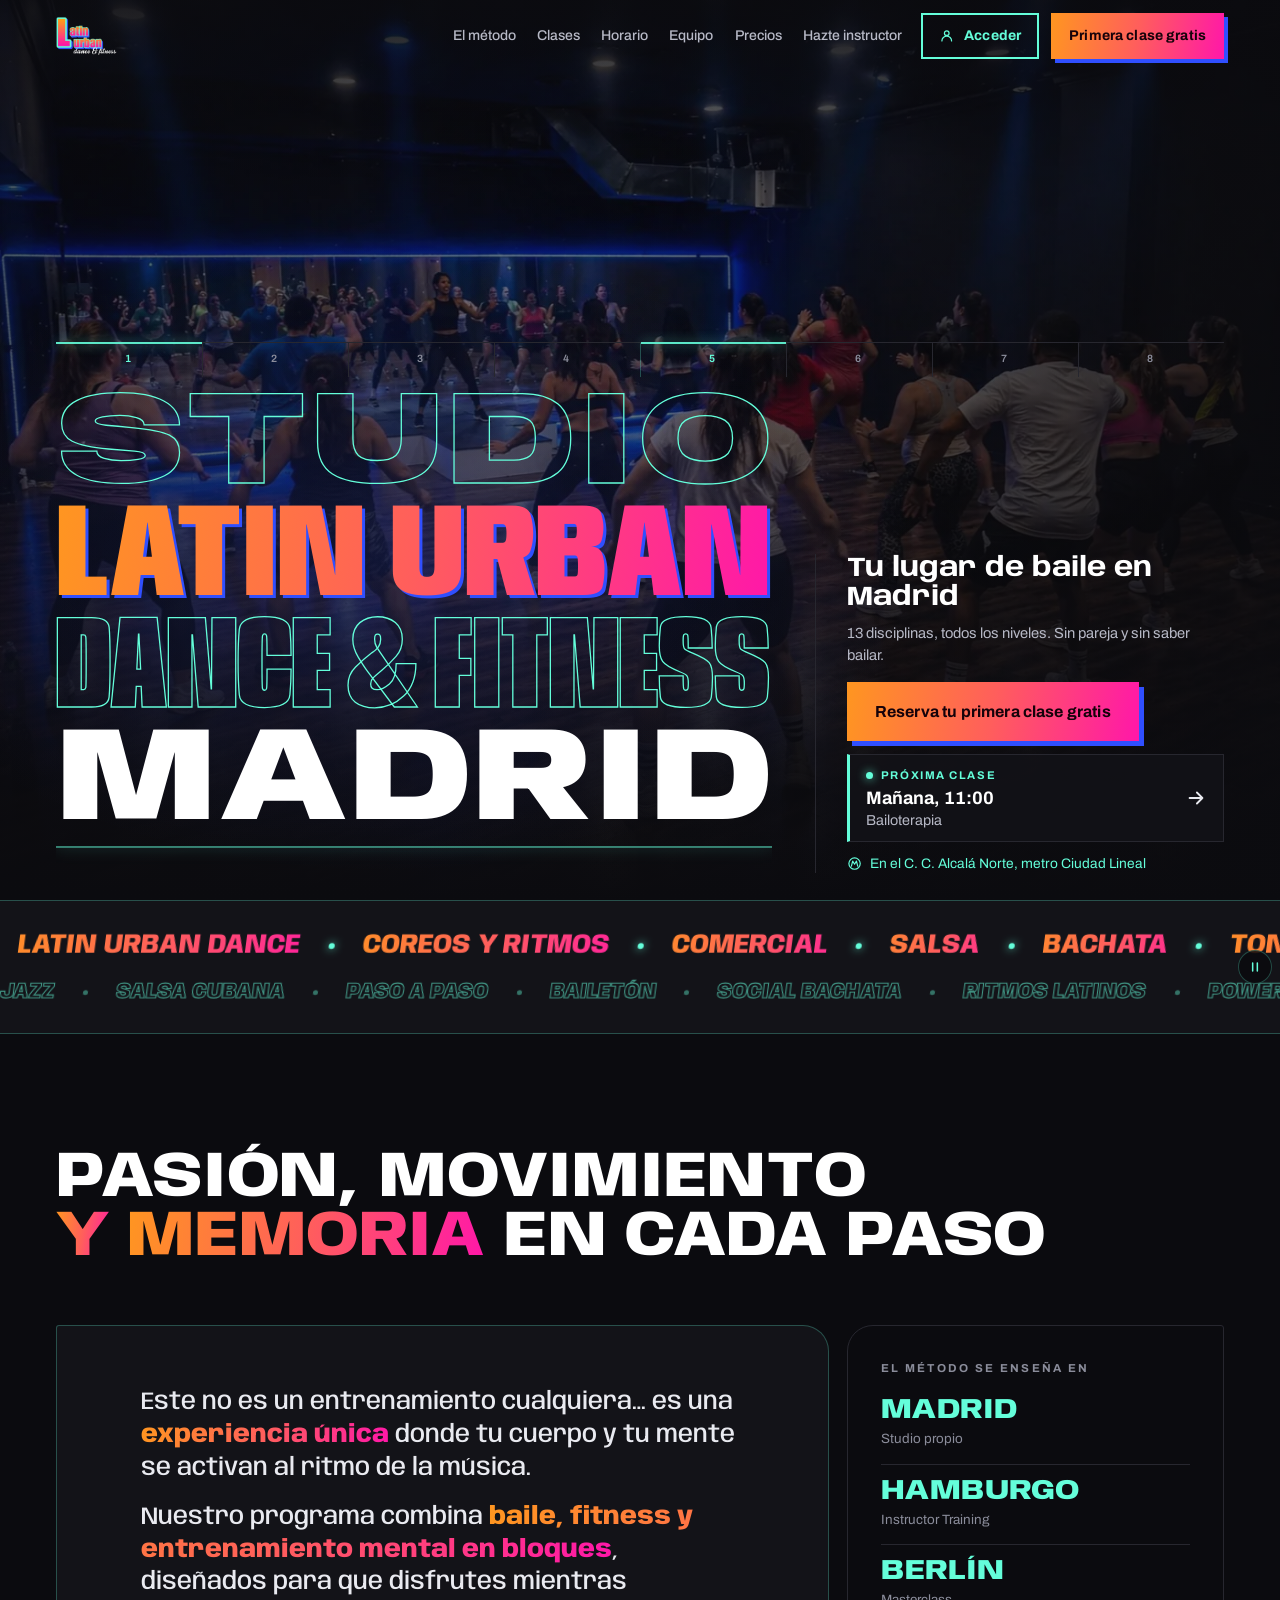
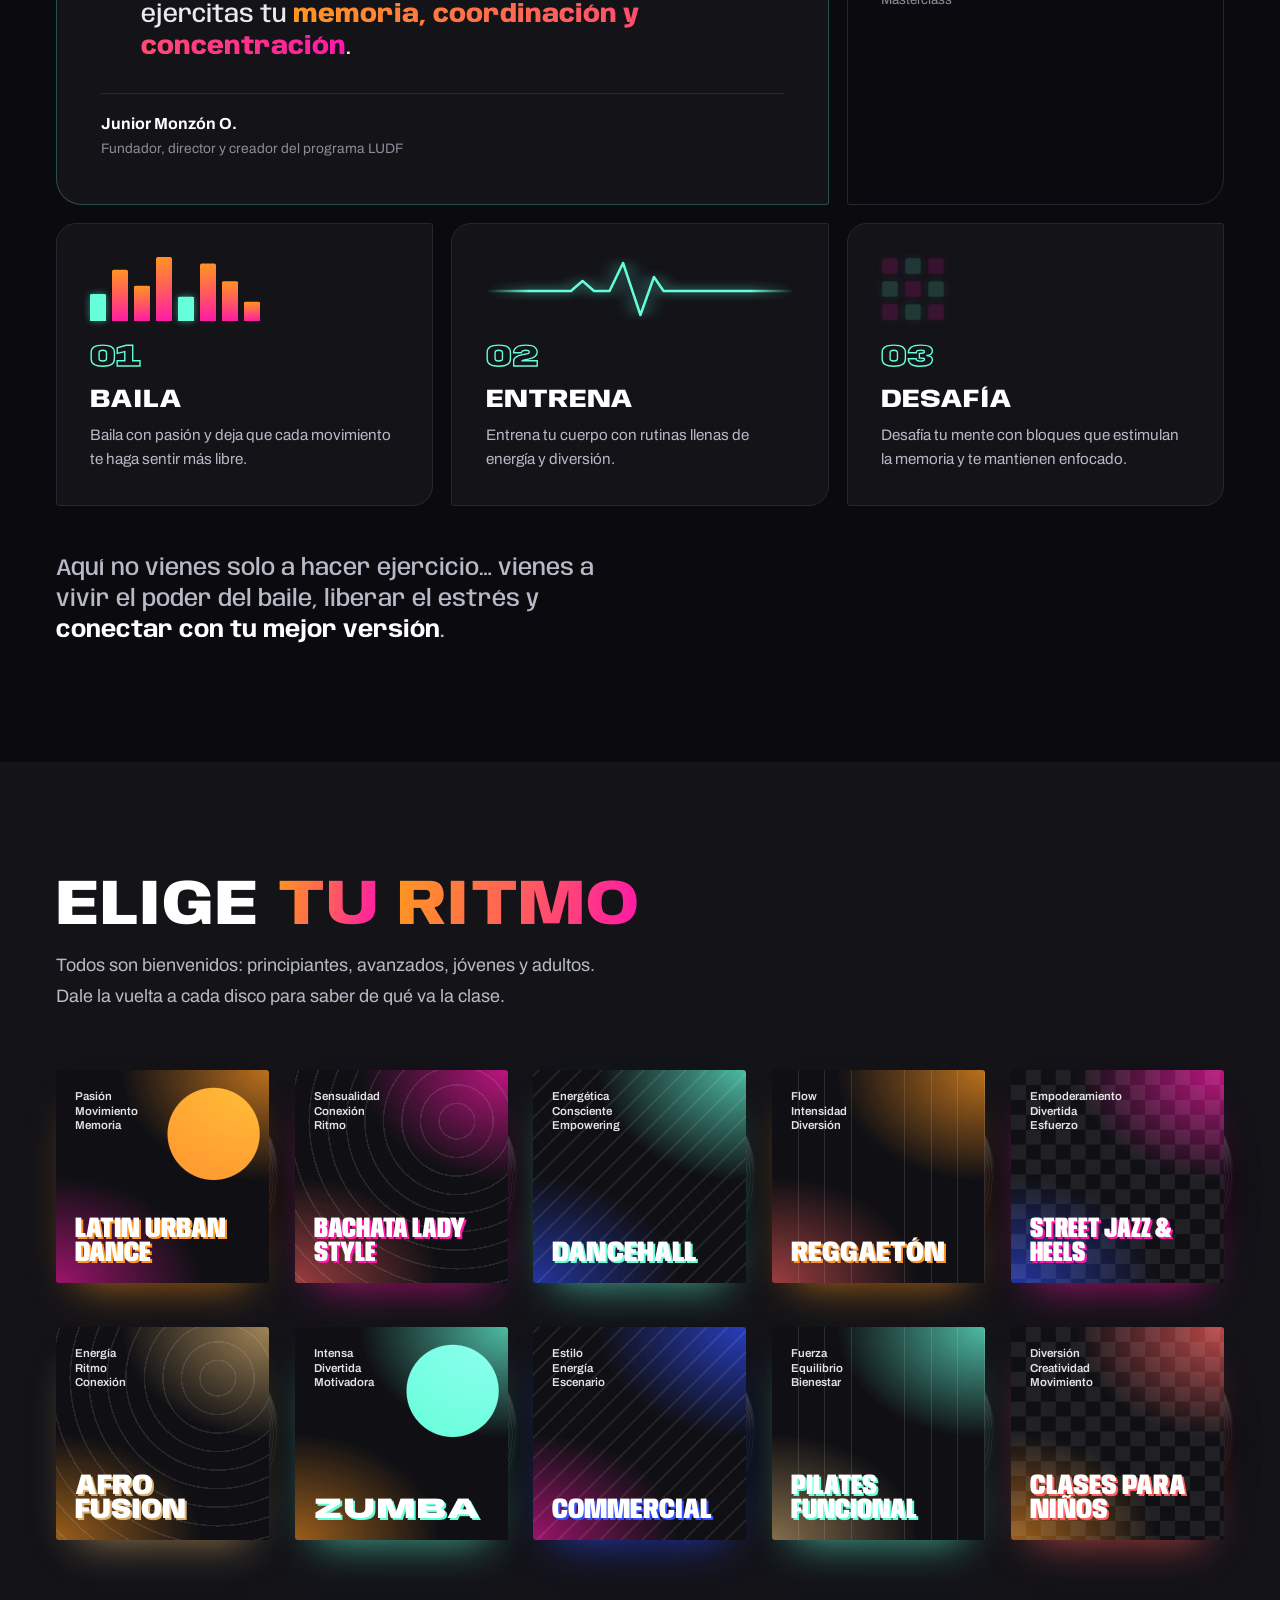
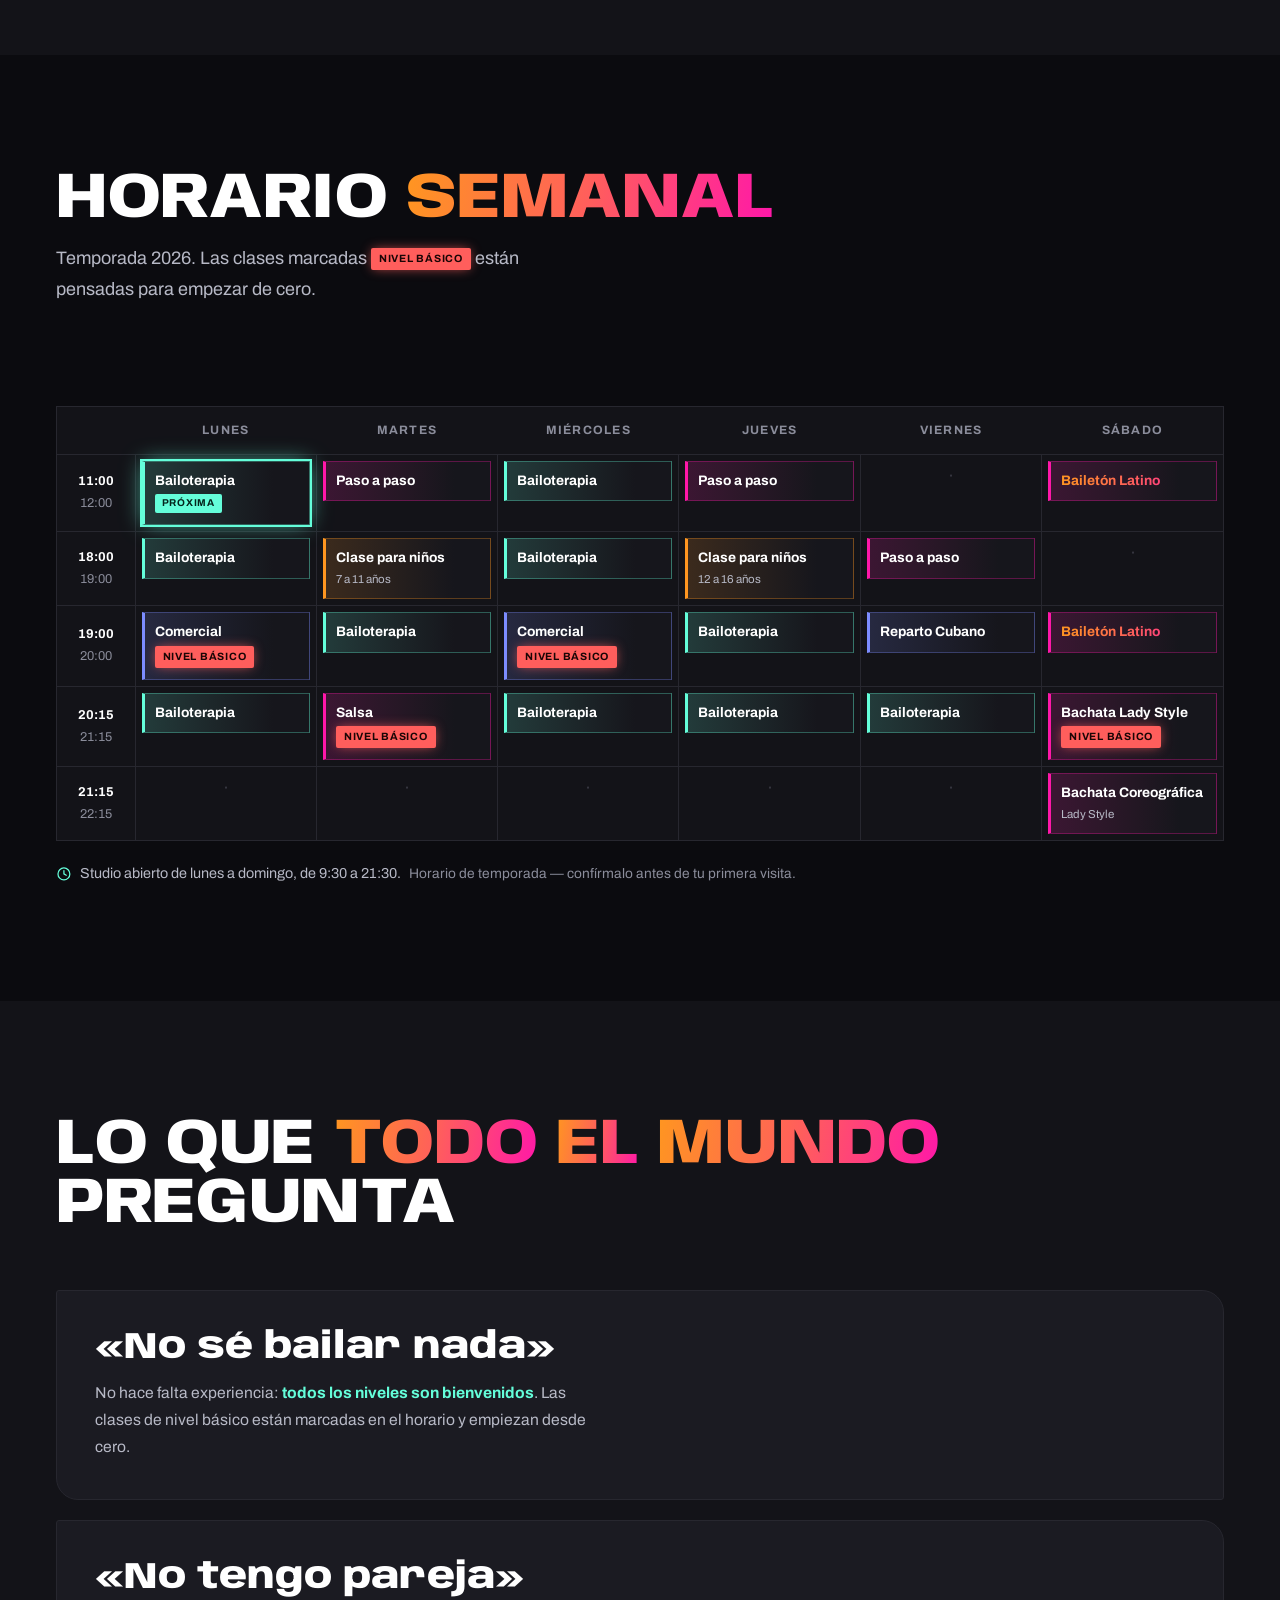
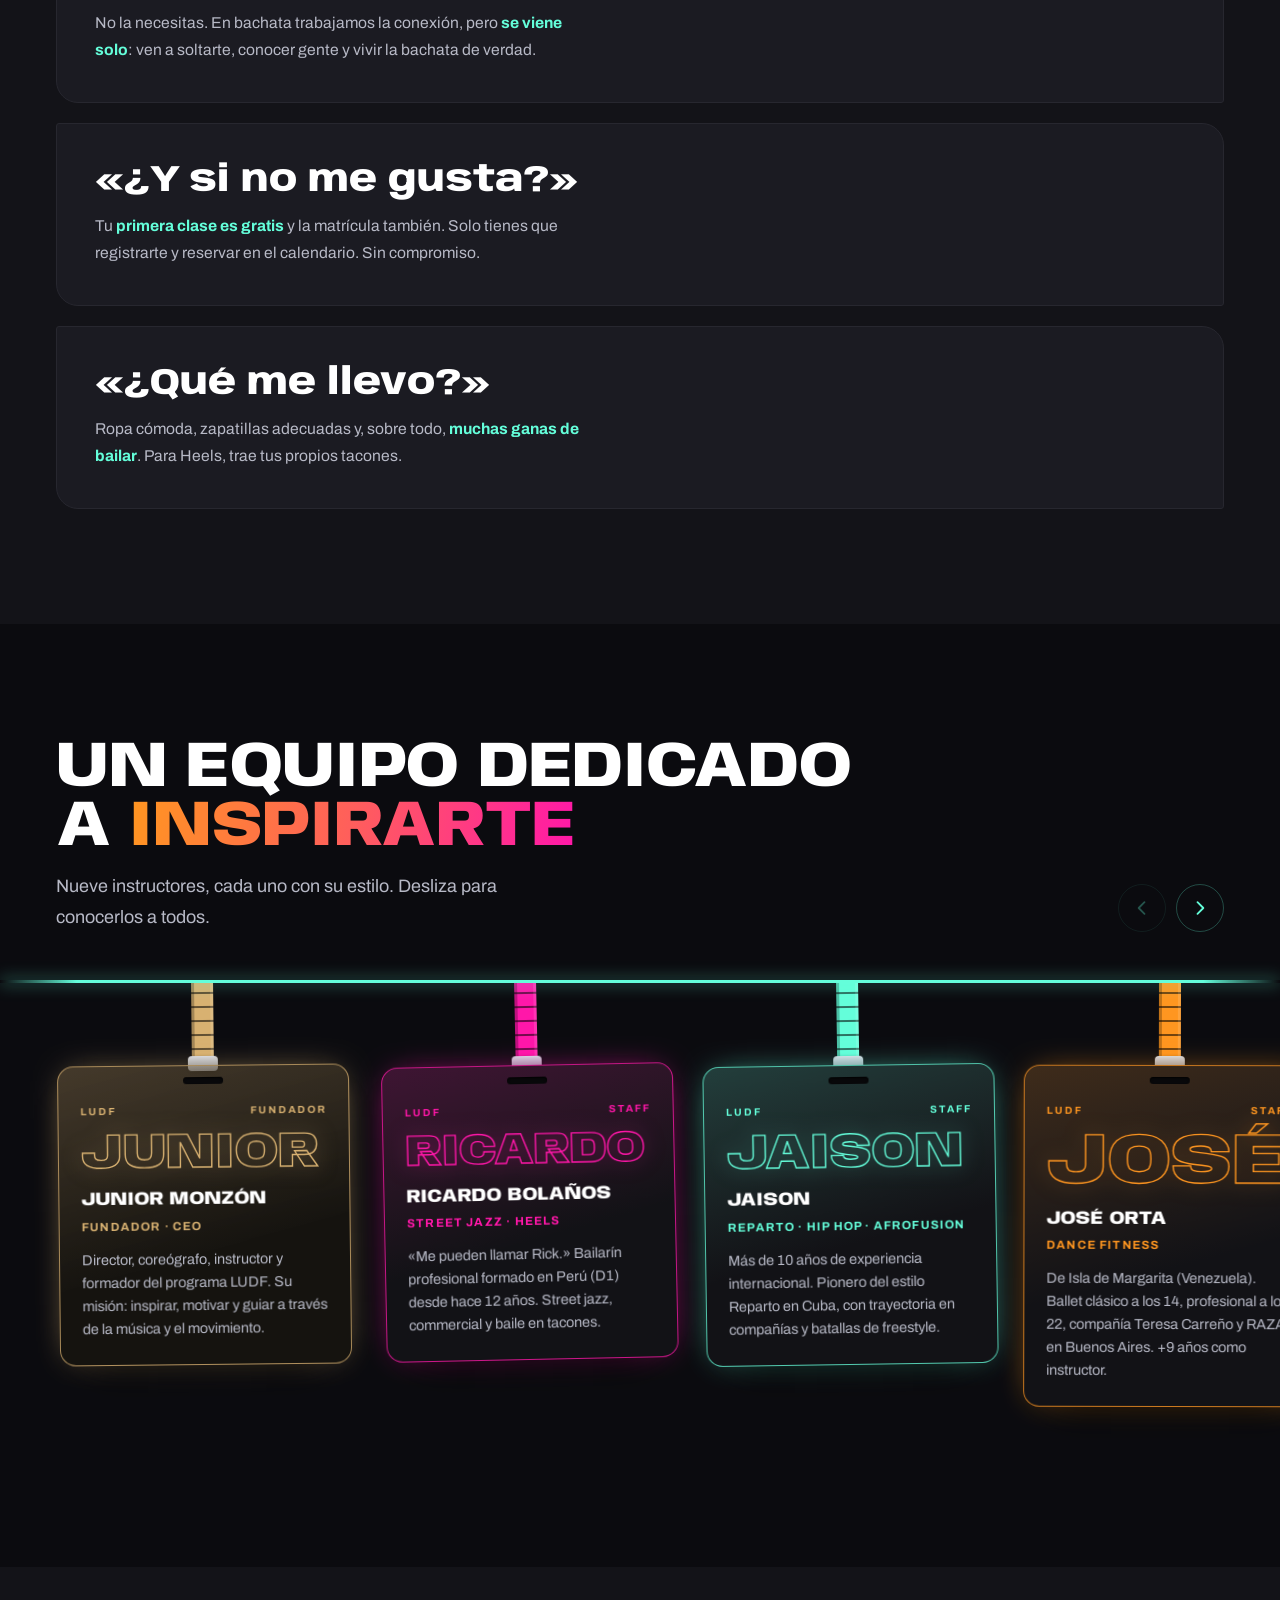
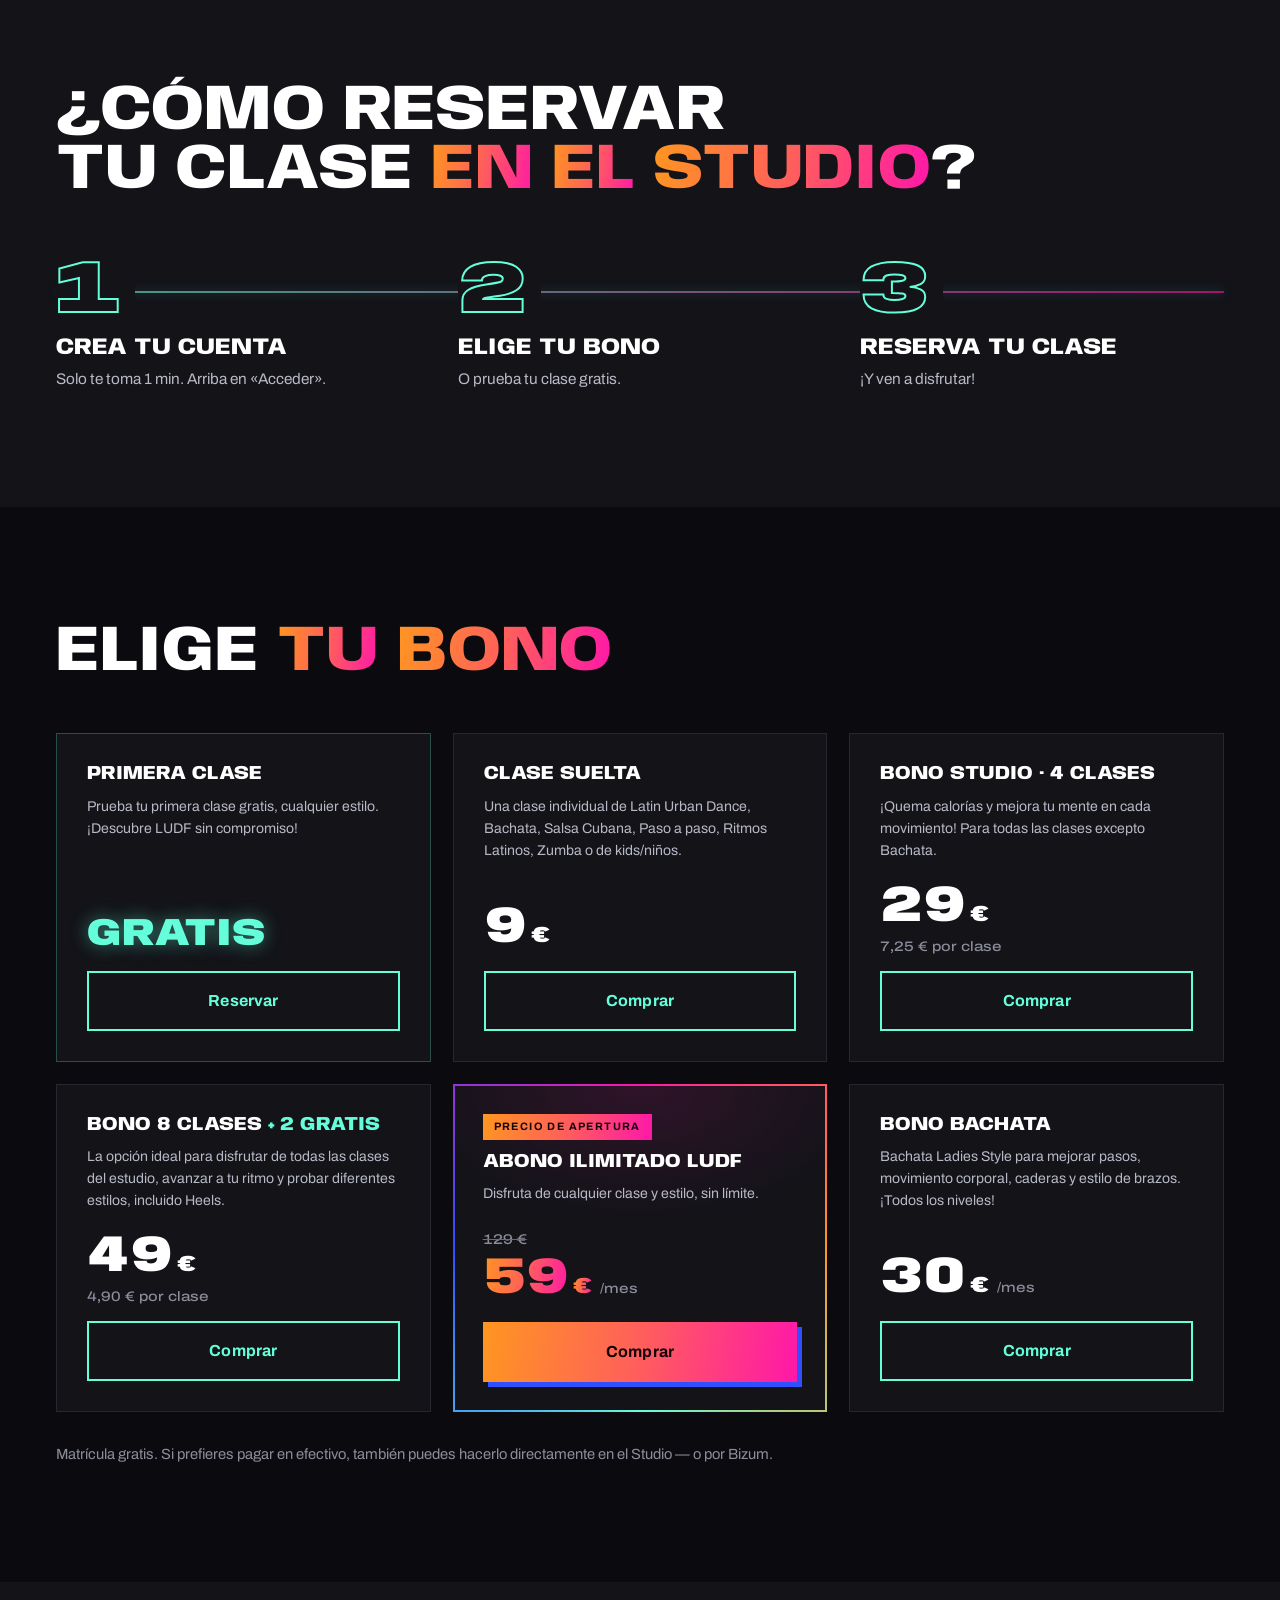
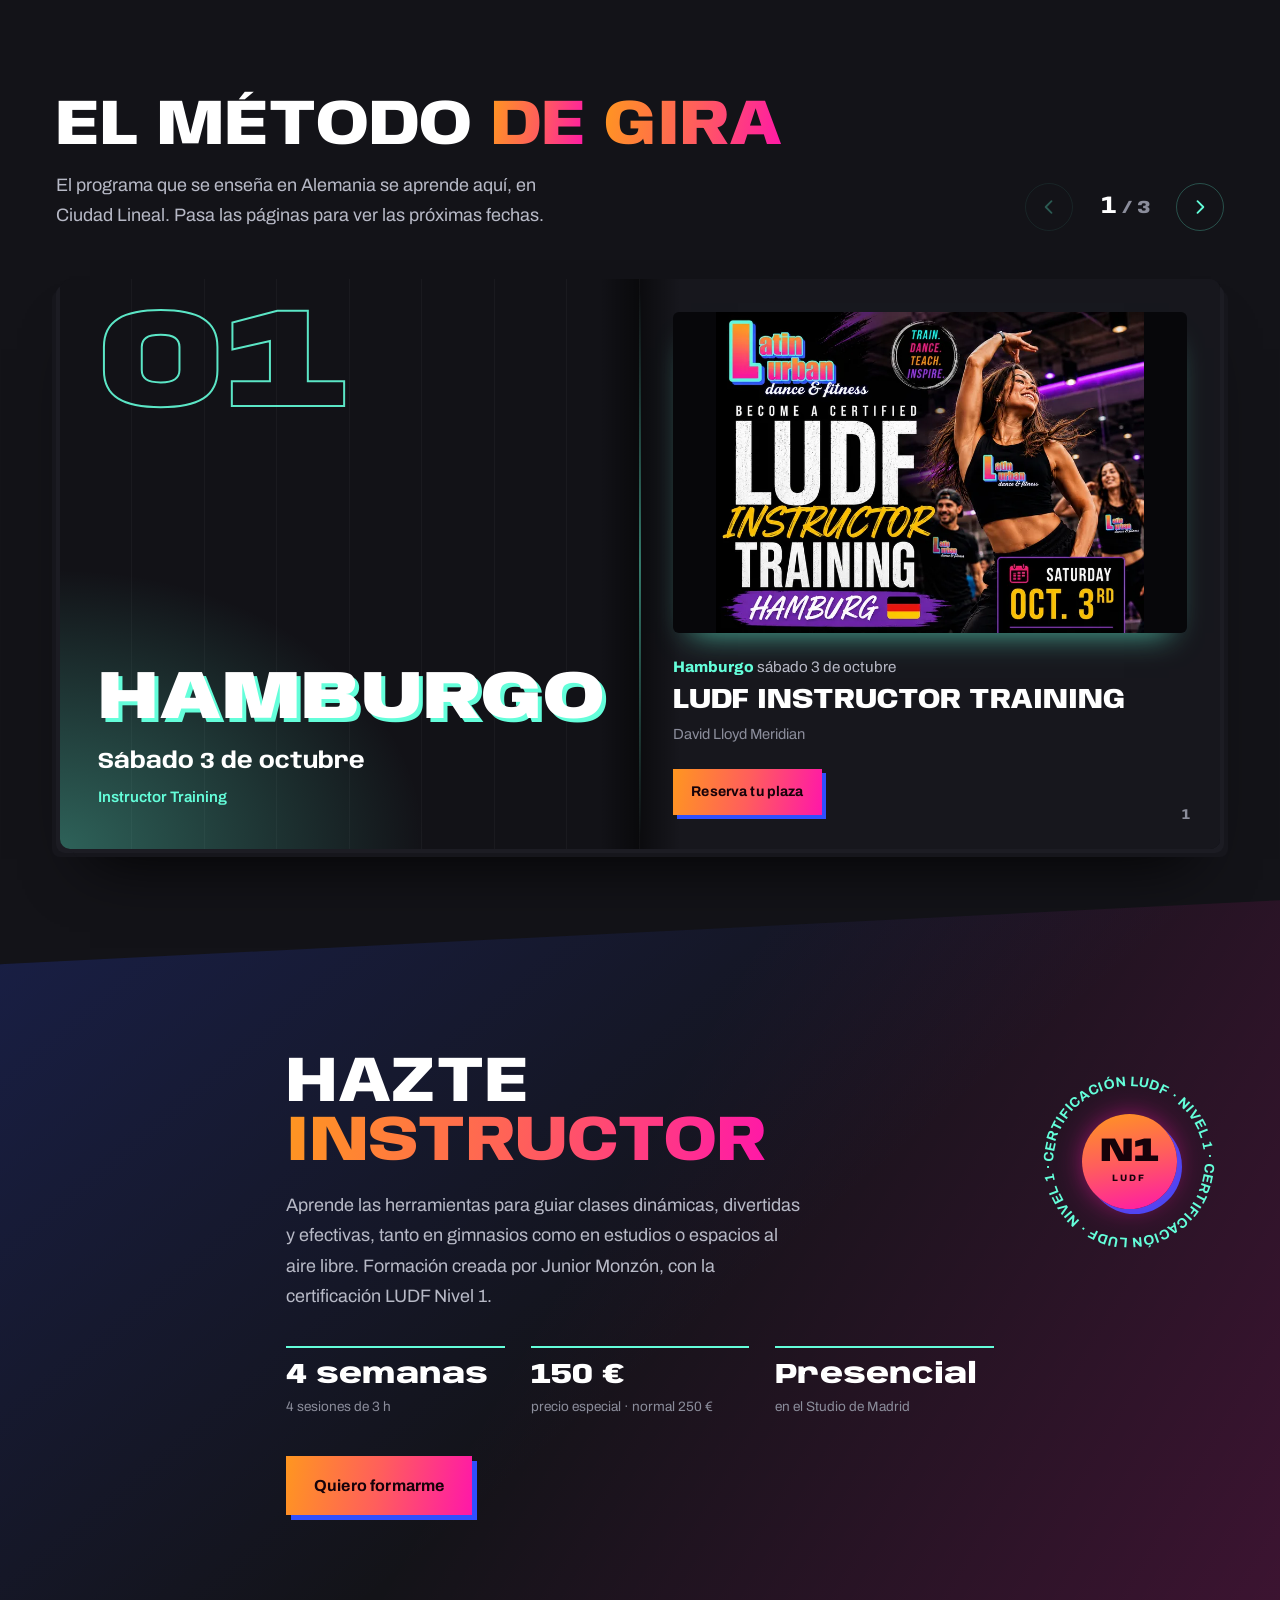
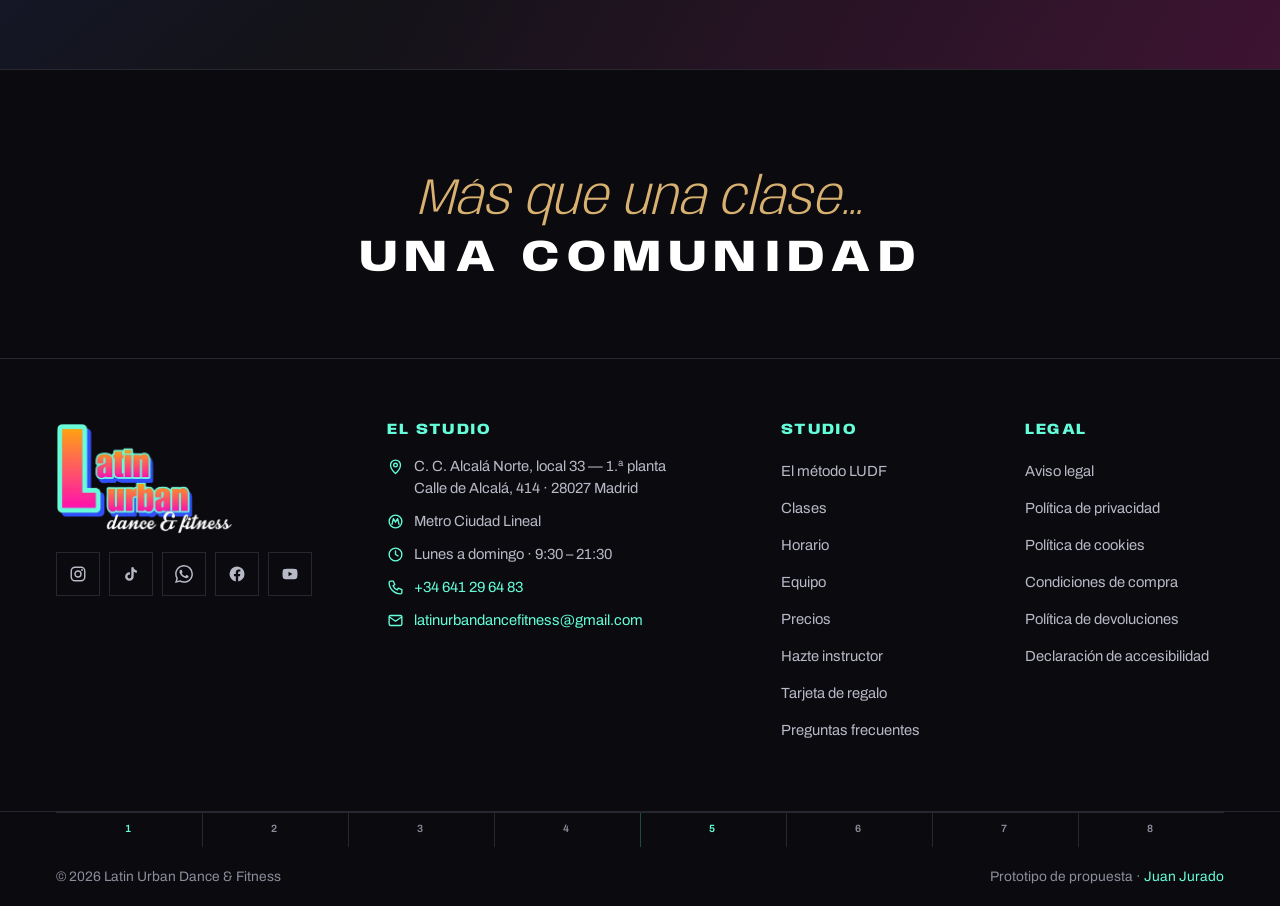
==== commit 675ca875: "feat: home con movimiento — discos, acreditaciones, libro de la gira Aplica la revisión interna: «fa" ====
--- a/prototype/index.html
+++ b/prototype/index.html
@@ -84,12 +84,14 @@
        Encaje a sangre: font-size 100cqw/5.4 y un font-stretch por línea
        medido por bisección (0 px de desbordamiento).
        =============================================================== -->
-  <section class="hero" aria-labelledby="rotulo">
+  <section class="hero" aria-labelledby="rotulo" data-vivo>
     <div class="hero__foto" aria-hidden="true">
       <img src="assets/img/clase-sala-900.webp"
            srcset="assets/img/clase-sala-560.webp 560w, assets/img/clase-sala-900.webp 900w, assets/img/clase-sala-1400.webp 1400w"
            sizes="100vw" alt="" width="1400" height="1004" fetchpriority="high" decoding="async">
     </div>
+    <!-- Foco de sala: sigue al cursor (solo con ratón) -->
+    <div class="hero__foco" id="foco" aria-hidden="true"></div>
 
     <div class="hero__env">
       <ol class="compas hero__compas" aria-hidden="true">
@@ -120,16 +122,16 @@
           <p class="hero__sub" style="--i:1">13 disciplinas, todos los niveles. Sin pareja y sin saber bailar.</p>
           <div class="hero__ctas" style="--i:2">
             <a class="btn btn--fuego" href="#bonos">Reserva tu primera clase gratis</a>
-            <a class="btn btn--texto" href="#horario">Ver horario <svg class="ico" aria-hidden="true"><use href="#i-flecha"/></svg></a>
-          </div>
-          <!-- Se rellena con el propio horario de la página (main.js) -->
-          <a class="proxima" id="proxima" href="#horario" style="--i:3" hidden>
-            <span class="proxima__et"><span class="proxima__punto" aria-hidden="true"></span>Próxima clase</span>
+          </div>
+          <!-- Se rellena con el propio horario de la página (main.js).
+               Sin JS, queda el enlace al horario. -->
+          <a class="proxima" id="proxima" href="#horario" style="--i:3">
+            <span class="proxima__et"><span class="proxima__punto" aria-hidden="true"></span><span id="proxima-et">Ver el horario de la semana</span></span>
             <span class="proxima__cuando" id="proxima-cuando"></span>
             <span class="proxima__que" id="proxima-que"></span>
             <svg class="ico proxima__ir" aria-hidden="true"><use href="#i-flecha-der"/></svg>
           </a>
-          <p class="hero__donde" style="--i:4"><svg class="ico" aria-hidden="true"><use href="#i-metro"/></svg>Metro Ciudad Lineal · C. C. Alcalá Norte</p>
+          <p class="hero__donde" style="--i:4"><svg class="ico" aria-hidden="true"><use href="#i-metro"/></svg>En el C. C. Alcalá Norte, metro Ciudad Lineal</p>
         </div>
       </div>
     </div>
@@ -166,10 +168,9 @@
        =============================================================== -->
   <section class="seccion metodo" id="metodo" aria-labelledby="metodo-t">
     <div class="env">
-      <p class="eyebrow entra entra--sube">El método LUDF</p>
-      <h2 class="titular metodo__t entra entra--sube" id="metodo-t">Pasión, movimiento<br><em>y memoria</em> en cada paso</h2>
-
-      <div class="bento">
+      <h2 class="titular metodo__t" id="metodo-t">Pasión, movimiento<br><em>y memoria</em> en cada paso</h2>
+
+      <div class="bento" data-vivo>
         <article class="bento__c bento__c--cita entra entra--escala" style="--i:0">
           <blockquote class="cita">
             <p>Este no es un entrenamiento cualquiera… es una <b>experiencia única</b> donde tu cuerpo y tu mente se activan al ritmo de la música.</p>
@@ -181,19 +182,37 @@
           </p>
         </article>
 
+        <!-- Los tres bloques del método, cada uno con su gesto:
+             la música (ecualizador de 8 barras, un compás), el cuerpo
+             (pulso) y la mente (una secuencia que memorizar). -->
         <article class="bento__c bento__c--bloque entra entra--escala" style="--i:1">
+          <div class="glifo glifo--eq" aria-hidden="true">
+            <span style="--n:0;--d:.82s"></span><span style="--n:1;--d:1.04s"></span><span style="--n:2;--d:.7s"></span><span style="--n:3;--d:.94s"></span>
+            <span style="--n:4;--d:.76s"></span><span style="--n:5;--d:1.12s"></span><span style="--n:6;--d:.88s"></span><span style="--n:7;--d:.66s"></span>
+          </div>
           <span class="bento__n" aria-hidden="true">01</span>
           <h3 class="bento__t">Baila</h3>
           <p>Baila con pasión y deja que cada movimiento te haga sentir más libre.</p>
         </article>
 
         <article class="bento__c bento__c--bloque entra entra--escala" style="--i:2">
+          <div class="glifo glifo--pulso" aria-hidden="true">
+            <div class="pulso__pista">
+              <svg viewBox="0 0 160 64" preserveAspectRatio="none"><path d="M0 34H44l6-10 6 10h8l7-28 9 52 7-38 5 14h68"/></svg>
+              <svg viewBox="0 0 160 64" preserveAspectRatio="none"><path d="M0 34H44l6-10 6 10h8l7-28 9 52 7-38 5 14h68"/></svg>
+            </div>
+          </div>
           <span class="bento__n" aria-hidden="true">02</span>
           <h3 class="bento__t">Entrena</h3>
           <p>Entrena tu cuerpo con rutinas llenas de energía y diversión.</p>
         </article>
 
         <article class="bento__c bento__c--bloque entra entra--escala" style="--i:3">
+          <div class="glifo glifo--memo" aria-hidden="true">
+            <span style="--o:0"></span><span style="--o:5"></span><span style="--o:3"></span>
+            <span style="--o:7"></span><span style="--o:1"></span><span style="--o:8"></span>
+            <span style="--o:4"></span><span style="--o:6"></span><span style="--o:2"></span>
+          </div>
           <span class="bento__n" aria-hidden="true">03</span>
           <h3 class="bento__t">Desafía</h3>
           <p>Desafía tu mente con bloques que estimulan la memoria y te mantienen enfocado.</p>
@@ -214,78 +233,172 @@
   </section>
 
   <!-- ===============================================================
-       4 · LAS CLASES  [NUEVO] — sus descripciones literales
+       4 · LAS CLASES — una estantería de discos
+       «Elige tu ritmo»: cada clase es un disco en su funda. Al pasar,
+       el vinilo sale y gira; al pulsar, la funda se da la vuelta y se lee
+       la contraportada (su descripción literal). Sin JS: portada y
+       contraportada se leen una debajo de otra.
        =============================================================== -->
   <section class="seccion seccion--elevada clases" id="clases" aria-labelledby="clases-t">
     <div class="env">
-      <p class="eyebrow entra entra--sube">Nuestras clases</p>
-      <h2 class="titular clases__t entra entra--sube" id="clases-t">Elige <em>tu ritmo</em></h2>
-      <p class="clases__intro entra entra--sube">Todos son bienvenidos: principiantes, avanzados, jóvenes y adultos.</p>
-
-      <ul class="clases__lista" data-ola>
-        <li class="clase entra entra--sube">
-          <h3 class="clase__t">Latin Urban Dance</h3>
-          <p class="clase__triada">Pasión · Movimiento · Memoria</p>
-          <p class="clase__d">Baile, fitness y entrenamiento mental en bloques. Disfrutas mientras ejercitas memoria, coordinación y concentración.</p>
-        </li>
-        <li class="clase entra entra--sube">
-          <h3 class="clase__t">Bachata <span class="clase__mat">Lady Style</span></h3>
-          <p class="clase__triada">Sensualidad · Conexión · Ritmo</p>
-          <p class="clase__d">Desde los pasos básicos hasta figuras más avanzadas, mejorando tu técnica, tu estilo y tu confianza en la pista.</p>
-        </li>
-        <li class="clase entra entra--sube">
-          <h3 class="clase__t">Dancehall</h3>
-          <p class="clase__triada">Energética · Consciente · Empowering</p>
-          <p class="clase__d">Del foundation a su evolución más actual, con grooves y coreografías que respetan la esencia de esta cultura.</p>
-        </li>
-        <li class="clase entra entra--sube">
-          <h3 class="clase__t">Reggaetón</h3>
-          <p class="clase__triada">Flow · Intensidad · Diversión</p>
-          <p class="clase__d">Coreografías potentes con la actitud del reggaetón. Mejora tu resistencia y disfruta del flow urbano más actual.</p>
-        </li>
-        <li class="clase entra entra--sube">
-          <h3 class="clase__t">Street Jazz &amp; Heels</h3>
-          <p class="clase__triada">Empoderamiento · Divertida · Esfuerzo</p>
-          <p class="clase__d">Mucha técnica y una mezcla de estilos, lo clásico y lo urbano. Descubrirás lados que quizás no conocías de ti.</p>
-        </li>
-        <li class="clase entra entra--sube">
-          <h3 class="clase__t">Afro Fusion</h3>
-          <p class="clase__triada">Energía · Ritmo · Conexión</p>
-          <p class="clase__d">Movimientos afrocaribeños con estilos urbanos. Te conecta con el ritmo y potencia tu confianza a través de la danza.</p>
-        </li>
-        <li class="clase entra entra--sube">
-          <h3 class="clase__t">Zumba</h3>
-          <p class="clase__triada">Intensa · Divertida · Motivadora</p>
-          <p class="clase__d">Sudarás, reirás y saldrás con una sonrisa. No importa tu nivel: entrenas casi sin darte cuenta.</p>
-        </li>
-        <li class="clase entra entra--sube">
-          <h3 class="clase__t">Commercial</h3>
-          <p class="clase__triada">Estilo · Energía · Escenario</p>
-          <p class="clase__d">Enfocada en que ganes muchísima confianza en ti mismo. Muy dinámica, con estilos variados.</p>
-        </li>
-        <li class="clase entra entra--sube">
-          <h3 class="clase__t">Pilates Funcional</h3>
-          <p class="clase__triada">Fuerza · Equilibrio · Bienestar</p>
-          <p class="clase__d">Fortalece el cuerpo desde el centro, mejora la postura y gana flexibilidad.</p>
-        </li>
-        <li class="clase entra entra--sube">
-          <h3 class="clase__t">Niños <span class="clase__mat">Kids</span></h3>
-          <p class="clase__triada">Diversión · Creatividad · Movimiento</p>
-          <p class="clase__d">A través de juegos, música y movimiento desarrollan coordinación, confianza y expresión corporal.</p>
-        </li>
-      </ul>
-    </div>
-  </section>
-
-  <!-- ===============================================================
-       5 · HORARIO  [NUEVO — antes era un JPG]
-       Sin neón: es el bloque que vende, manda la legibilidad.
+      <h2 class="titular clases__t" id="clases-t">Elige <em>tu ritmo</em></h2>
+      <p class="clases__intro">Todos son bienvenidos: principiantes, avanzados, jóvenes y adultos. Dale la vuelta a cada disco para saber de qué va la clase.</p>
+    </div>
+
+    <ul class="discos" data-vivo data-ola>
+      <li class="disco entra" data-arte="sol" style="--c:#FF9620;--c2:#FF17A9;--w:72%">
+        <div class="disco__vinilo" aria-hidden="true"><span class="disco__galleta">LUDF</span></div>
+        <div class="disco__funda">
+          <div class="disco__cara disco__cara--frente">
+            <p class="disco__triada">Pasión<br>Movimiento<br>Memoria</p>
+            <h3 class="disco__nombre">Latin Urban Dance</h3>
+          </div>
+          <div class="disco__cara disco__cara--dorso">
+            <p class="disco__dn" aria-hidden="true">Latin Urban Dance</p>
+            <p class="disco__d">Baile, fitness y entrenamiento mental en bloques. Disfrutas mientras ejercitas memoria, coordinación y concentración.</p>
+          </div>
+          <button class="disco__girar" type="button" aria-pressed="false"><span class="vo">Leer de qué va Latin Urban Dance</span></button>
+        </div>
+      </li>
+      <li class="disco entra" data-arte="anillos" style="--c:#FF17A9;--c2:#FF5E5C;--w:66%">
+        <div class="disco__vinilo" aria-hidden="true"><span class="disco__galleta">LUDF</span></div>
+        <div class="disco__funda">
+          <div class="disco__cara disco__cara--frente">
+            <p class="disco__triada">Sensualidad<br>Conexión<br>Ritmo</p>
+            <h3 class="disco__nombre">Bachata Lady Style</h3>
+          </div>
+          <div class="disco__cara disco__cara--dorso">
+            <p class="disco__dn" aria-hidden="true">Bachata Lady Style</p>
+            <p class="disco__d">Desde los pasos básicos hasta figuras más avanzadas, mejorando tu técnica, tu estilo y tu confianza en la pista.</p>
+          </div>
+          <button class="disco__girar" type="button" aria-pressed="false"><span class="vo">Leer de qué va Bachata Lady Style</span></button>
+        </div>
+      </li>
+      <li class="disco entra" data-arte="rayas" style="--c:#64FEDA;--c2:#304FFF;--w:80%">
+        <div class="disco__vinilo" aria-hidden="true"><span class="disco__galleta">LUDF</span></div>
+        <div class="disco__funda">
+          <div class="disco__cara disco__cara--frente">
+            <p class="disco__triada">Energética<br>Consciente<br>Empowering</p>
+            <h3 class="disco__nombre">Dancehall</h3>
+          </div>
+          <div class="disco__cara disco__cara--dorso">
+            <p class="disco__dn" aria-hidden="true">Dancehall</p>
+            <p class="disco__d">Del foundation a su evolución más actual, con grooves y coreografías que respetan la esencia de esta cultura.</p>
+          </div>
+          <button class="disco__girar" type="button" aria-pressed="false"><span class="vo">Leer de qué va Dancehall</span></button>
+        </div>
+      </li>
+      <li class="disco entra" data-arte="compas" style="--c:#FF9620;--c2:#FF5E5C;--w:82%">
+        <div class="disco__vinilo" aria-hidden="true"><span class="disco__galleta">LUDF</span></div>
+        <div class="disco__funda">
+          <div class="disco__cara disco__cara--frente">
+            <p class="disco__triada">Flow<br>Intensidad<br>Diversión</p>
+            <h3 class="disco__nombre">Reggaetón</h3>
+          </div>
+          <div class="disco__cara disco__cara--dorso">
+            <p class="disco__dn" aria-hidden="true">Reggaetón</p>
+            <p class="disco__d">Coreografías potentes con la actitud del reggaetón. Mejora tu resistencia y disfruta del flow urbano más actual.</p>
+          </div>
+          <button class="disco__girar" type="button" aria-pressed="false"><span class="vo">Leer de qué va Reggaetón</span></button>
+        </div>
+      </li>
+      <li class="disco entra" data-arte="cuadros" style="--c:#FF17A9;--c2:#304FFF;--w:62%">
+        <div class="disco__vinilo" aria-hidden="true"><span class="disco__galleta">LUDF</span></div>
+        <div class="disco__funda">
+          <div class="disco__cara disco__cara--frente">
+            <p class="disco__triada">Empoderamiento<br>Divertida<br>Esfuerzo</p>
+            <h3 class="disco__nombre">Street Jazz &amp; Heels</h3>
+          </div>
+          <div class="disco__cara disco__cara--dorso">
+            <p class="disco__dn" aria-hidden="true">Street Jazz &amp; Heels</p>
+            <p class="disco__d">Mucha técnica y una mezcla de estilos, lo clásico y lo urbano. Descubrirás lados que quizás no conocías de ti.</p>
+          </div>
+          <button class="disco__girar" type="button" aria-pressed="false"><span class="vo">Leer de qué va Street Jazz &amp; Heels</span></button>
+        </div>
+      </li>
+      <li class="disco entra" data-arte="anillos" style="--c:#D8B171;--c2:#FF9620;--w:96%">
+        <div class="disco__vinilo" aria-hidden="true"><span class="disco__galleta">LUDF</span></div>
+        <div class="disco__funda">
+          <div class="disco__cara disco__cara--frente">
+            <p class="disco__triada">Energía<br>Ritmo<br>Conexión</p>
+            <h3 class="disco__nombre">Afro Fusion</h3>
+          </div>
+          <div class="disco__cara disco__cara--dorso">
+            <p class="disco__dn" aria-hidden="true">Afro Fusion</p>
+            <p class="disco__d">Movimientos afrocaribeños con estilos urbanos. Te conecta con el ritmo y potencia tu confianza a través de la danza.</p>
+          </div>
+          <button class="disco__girar" type="button" aria-pressed="false"><span class="vo">Leer de qué va Afro Fusion</span></button>
+        </div>
+      </li>
+      <li class="disco entra" data-arte="sol" style="--c:#64FEDA;--c2:#FF9620;--w:150%">
+        <div class="disco__vinilo" aria-hidden="true"><span class="disco__galleta">LUDF</span></div>
+        <div class="disco__funda">
+          <div class="disco__cara disco__cara--frente">
+            <p class="disco__triada">Intensa<br>Divertida<br>Motivadora</p>
+            <h3 class="disco__nombre">Zumba</h3>
+          </div>
+          <div class="disco__cara disco__cara--dorso">
+            <p class="disco__dn" aria-hidden="true">Zumba</p>
+            <p class="disco__d">Sudarás, reirás y saldrás con una sonrisa. No importa tu nivel: entrenas casi sin darte cuenta.</p>
+          </div>
+          <button class="disco__girar" type="button" aria-pressed="false"><span class="vo">Leer de qué va Zumba</span></button>
+        </div>
+      </li>
+      <li class="disco entra" data-arte="rayas" style="--c:#304FFF;--c2:#FF17A9;--w:76%">
+        <div class="disco__vinilo" aria-hidden="true"><span class="disco__galleta">LUDF</span></div>
+        <div class="disco__funda">
+          <div class="disco__cara disco__cara--frente">
+            <p class="disco__triada">Estilo<br>Energía<br>Escenario</p>
+            <h3 class="disco__nombre">Commercial</h3>
+          </div>
+          <div class="disco__cara disco__cara--dorso">
+            <p class="disco__dn" aria-hidden="true">Commercial</p>
+            <p class="disco__d">Enfocada en que ganes muchísima confianza en ti mismo. Muy dinámica, con estilos variados.</p>
+          </div>
+          <button class="disco__girar" type="button" aria-pressed="false"><span class="vo">Leer de qué va Commercial</span></button>
+        </div>
+      </li>
+      <li class="disco entra" data-arte="compas" style="--c:#64FEDA;--c2:#D8B171;--w:70%">
+        <div class="disco__vinilo" aria-hidden="true"><span class="disco__galleta">LUDF</span></div>
+        <div class="disco__funda">
+          <div class="disco__cara disco__cara--frente">
+            <p class="disco__triada">Fuerza<br>Equilibrio<br>Bienestar</p>
+            <h3 class="disco__nombre">Pilates Funcional</h3>
+          </div>
+          <div class="disco__cara disco__cara--dorso">
+            <p class="disco__dn" aria-hidden="true">Pilates Funcional</p>
+            <p class="disco__d">Fortalece el cuerpo desde el centro, mejora la postura y gana flexibilidad.</p>
+          </div>
+          <button class="disco__girar" type="button" aria-pressed="false"><span class="vo">Leer de qué va Pilates Funcional</span></button>
+        </div>
+      </li>
+      <li class="disco entra" data-arte="cuadros" style="--c:#FF5E5C;--c2:#FF9620;--w:74%">
+        <div class="disco__vinilo" aria-hidden="true"><span class="disco__galleta">LUDF</span></div>
+        <div class="disco__funda">
+          <div class="disco__cara disco__cara--frente">
+            <p class="disco__triada">Diversión<br>Creatividad<br>Movimiento</p>
+            <h3 class="disco__nombre">Clases para niños</h3>
+          </div>
+          <div class="disco__cara disco__cara--dorso">
+            <p class="disco__dn" aria-hidden="true">Clases para niños</p>
+            <p class="disco__d">A través de juegos, música y movimiento desarrollan coordinación, confianza y expresión corporal.</p>
+          </div>
+          <button class="disco__girar" type="button" aria-pressed="false"><span class="vo">Leer de qué van las clases para niños</span></button>
+        </div>
+      </li>
+    </ul>
+  </section>
+
+  <!-- ===============================================================
+       5 · HORARIO  [antes era un JPG]
+       Neón por familia de clase (latinos, urbanos, fitness, niños) y
+       el nivel básico en coral. Al pasar por un filtro se iluminan sus
+       clases; la columna de hoy y la próxima clase van marcadas.
        =============================================================== -->
   <section class="seccion horario" id="horario" aria-labelledby="horario-t">
     <div class="env">
-      <p class="eyebrow entra entra--sube">Temporada 2026</p>
-      <h2 class="titular horario__t entra entra--sube" id="horario-t">Horario <em>semanal</em></h2>
-      <p class="horario__intro entra entra--sube">Las clases marcadas <b class="badge badge--inline">Nivel básico</b> están pensadas para empezar de cero.</p>
+      <h2 class="titular horario__t" id="horario-t">Horario <em>semanal</em></h2>
+      <p class="horario__intro">Temporada 2026. Las clases marcadas <b class="badge badge--inline">Nivel básico</b> están pensadas para empezar de cero.</p>
 
       <div class="filtros entra" role="group" aria-label="Filtrar el horario">
         <button class="filtro filtro--on" type="button" data-f="todo" aria-pressed="true">Todas</button>
@@ -371,8 +484,7 @@
        =============================================================== -->
   <section class="seccion seccion--elevada dudas" aria-labelledby="dudas-t">
     <div class="env">
-      <p class="eyebrow entra entra--sube">Antes de dar el paso</p>
-      <h2 class="titular dudas__t entra entra--sube" id="dudas-t">Lo que <em>todo el mundo</em><br>pregunta</h2>
+      <h2 class="titular dudas__t" id="dudas-t">Lo que <em>todo el mundo</em><br>pregunta</h2>
 
       <ol class="dudas__lista">
         <li class="duda" style="--i:0">
@@ -396,58 +508,131 @@
   </section>
 
   <!-- ===============================================================
-       7 · EL EQUIPO  [NUEVO]
+       7 · EL EQUIPO — acreditaciones de staff
+       Como los pases de un festival o una masterclass: cuelgan de un
+       riel y se balancean con física real al deslizar (main.js).
        =============================================================== -->
   <section class="seccion equipo" id="equipo" aria-labelledby="equipo-t">
-    <div class="env">
-      <p class="eyebrow entra entra--sube">Nuestros instructores</p>
-      <h2 class="titular equipo__t entra entra--sube" id="equipo-t">Un equipo dedicado<br>a <em>inspirarte</em></h2>
-
-      <ul class="equipo__lista" data-ola>
-        <li class="persona entra entra--sube">
-          <p class="persona__n">Junior Monzón</p>
-          <p class="persona__rol">Fundador · CEO</p>
-          <p class="persona__d">Director, coreógrafo, instructor y formador del programa LUDF. Su misión: inspirar, motivar y guiar a través de la música y el movimiento.</p>
-        </li>
-        <li class="persona entra entra--sube">
-          <p class="persona__n">Ricardo Bolaños</p>
-          <p class="persona__rol">Street Jazz · Heels</p>
-          <p class="persona__d">«Me pueden llamar Rick.» Bailarín profesional formado en Perú (D1) desde hace 12 años. Street jazz, commercial y baile en tacones.</p>
-        </li>
-        <li class="persona entra entra--sube">
-          <p class="persona__n">Jaison</p>
-          <p class="persona__rol">Reparto · Hip Hop · AfroFusion</p>
-          <p class="persona__d">Más de 10 años de experiencia internacional. Pionero del estilo Reparto en Cuba, con trayectoria en compañías y batallas de freestyle.</p>
-        </li>
-        <li class="persona entra entra--sube">
-          <p class="persona__n">José Orta</p>
-          <p class="persona__rol">Dance Fitness</p>
-          <p class="persona__d">De Isla de Margarita (Venezuela). Ballet clásico a los 14, profesional a los 22, compañía Teresa Carreño y RAZA en Buenos Aires. +9 años como instructor.</p>
-        </li>
-        <li class="persona entra entra--sube">
-          <p class="persona__n">Maira</p>
-          <p class="persona__rol">Dancehall · Afrodance</p>
-          <p class="persona__d">Más de 10 años en danzas urbanas. Ha impartido clases en escuelas de todo el país, compartiendo técnica, energía, cultura y flow.</p>
-        </li>
-        <li class="persona entra entra--sube">
-          <p class="persona__n">Frank Mendoza</p>
-          <p class="persona__rol">Reggaetón · Dancehall</p>
-          <p class="persona__d">Peruano, bailarín y coreógrafo de estilos comerciales. Ha competido en televisión en Perú. «Mis clases están enfocadas en que ganes confianza.»</p>
-        </li>
-        <li class="persona entra entra--sube">
-          <p class="persona__n">Laura</p>
-          <p class="persona__rol">Latinos · Urbanos · Funcional</p>
-          <p class="persona__d">«Bailar es mi lenguaje desde que era pequeña.» Cree en el poder transformador de la danza: no solo cambia cuerpos, también actitudes.</p>
-        </li>
-        <li class="persona entra entra--sube">
-          <p class="persona__n">Sara Delbuono</p>
-          <p class="persona__rol">Zumba</p>
-          <p class="persona__d">Bailando desde los 7 años: ballet, moderno e hip hop. Instructora de Zumba certificada en 2019. También dietista-nutricionista.</p>
-        </li>
-        <li class="persona entra entra--sube">
-          <p class="persona__n">Marta</p>
-          <p class="persona__rol">Bachata · Salsa</p>
-          <p class="persona__d">Especializada en los ritmos latinos de pareja, con foco en la técnica, el estilo y la confianza en la pista.</p>
+    <div class="env equipo__cab">
+      <div>
+        <h2 class="titular equipo__t" id="equipo-t">Un equipo dedicado<br>a <em>inspirarte</em></h2>
+        <p class="equipo__intro">Nueve instructores, cada uno con su estilo. Desliza para conocerlos a todos.</p>
+      </div>
+      <div class="ctrl" role="group" aria-label="Desplazar el equipo">
+        <button class="ctrl__b" type="button" data-dir="-1" aria-controls="pases"><svg class="ico" aria-hidden="true"><use href="#i-izq"/></svg><span class="vo">Anterior</span></button>
+        <button class="ctrl__b" type="button" data-dir="1" aria-controls="pases"><svg class="ico" aria-hidden="true"><use href="#i-der"/></svg><span class="vo">Siguiente</span></button>
+      </div>
+    </div>
+
+    <div class="riel" data-vivo data-revela>
+      <ul class="pases" id="pases">
+        <li class="pase pase--fundador" style="--c:#D8B171">
+          <div class="pase__colgante">
+            <span class="pase__cinta" aria-hidden="true"></span>
+            <article class="pase__tarjeta">
+              <p class="pase__cab" aria-hidden="true"><span>LUDF</span><span>Fundador</span></p>
+              <p class="pase__grande" aria-hidden="true">Junior</p>
+              <h3 class="pase__n">Junior Monzón</h3>
+              <p class="pase__rol">Fundador · CEO</p>
+              <p class="pase__d">Director, coreógrafo, instructor y formador del programa LUDF. Su misión: inspirar, motivar y guiar a través de la música y el movimiento.</p>
+            </article>
+          </div>
+        </li>
+        <li class="pase" style="--c:#FF17A9">
+          <div class="pase__colgante">
+            <span class="pase__cinta" aria-hidden="true"></span>
+            <article class="pase__tarjeta">
+              <p class="pase__cab" aria-hidden="true"><span>LUDF</span><span>Staff</span></p>
+              <p class="pase__grande" aria-hidden="true">Ricardo</p>
+              <h3 class="pase__n">Ricardo Bolaños</h3>
+              <p class="pase__rol">Street Jazz · Heels</p>
+              <p class="pase__d">«Me pueden llamar Rick.» Bailarín profesional formado en Perú (D1) desde hace 12 años. Street jazz, commercial y baile en tacones.</p>
+            </article>
+          </div>
+        </li>
+        <li class="pase" style="--c:#64FEDA">
+          <div class="pase__colgante">
+            <span class="pase__cinta" aria-hidden="true"></span>
+            <article class="pase__tarjeta">
+              <p class="pase__cab" aria-hidden="true"><span>LUDF</span><span>Staff</span></p>
+              <p class="pase__grande" aria-hidden="true">Jaison</p>
+              <h3 class="pase__n">Jaison</h3>
+              <p class="pase__rol">Reparto · Hip Hop · AfroFusion</p>
+              <p class="pase__d">Más de 10 años de experiencia internacional. Pionero del estilo Reparto en Cuba, con trayectoria en compañías y batallas de freestyle.</p>
+            </article>
+          </div>
+        </li>
+        <li class="pase" style="--c:#FF9620">
+          <div class="pase__colgante">
+            <span class="pase__cinta" aria-hidden="true"></span>
+            <article class="pase__tarjeta">
+              <p class="pase__cab" aria-hidden="true"><span>LUDF</span><span>Staff</span></p>
+              <p class="pase__grande" aria-hidden="true">José</p>
+              <h3 class="pase__n">José Orta</h3>
+              <p class="pase__rol">Dance Fitness</p>
+              <p class="pase__d">De Isla de Margarita (Venezuela). Ballet clásico a los 14, profesional a los 22, compañía Teresa Carreño y RAZA en Buenos Aires. +9 años como instructor.</p>
+            </article>
+          </div>
+        </li>
+        <li class="pase" style="--c:#FF5E5C">
+          <div class="pase__colgante">
+            <span class="pase__cinta" aria-hidden="true"></span>
+            <article class="pase__tarjeta">
+              <p class="pase__cab" aria-hidden="true"><span>LUDF</span><span>Staff</span></p>
+              <p class="pase__grande" aria-hidden="true">Maira</p>
+              <h3 class="pase__n">Maira</h3>
+              <p class="pase__rol">Dancehall · Afrodance</p>
+              <p class="pase__d">Más de 10 años en danzas urbanas. Ha impartido clases en escuelas de todo el país, compartiendo técnica, energía, cultura y flow.</p>
+            </article>
+          </div>
+        </li>
+        <li class="pase" style="--c:#7C8CFF">
+          <div class="pase__colgante">
+            <span class="pase__cinta" aria-hidden="true"></span>
+            <article class="pase__tarjeta">
+              <p class="pase__cab" aria-hidden="true"><span>LUDF</span><span>Staff</span></p>
+              <p class="pase__grande" aria-hidden="true">Frank</p>
+              <h3 class="pase__n">Frank Mendoza</h3>
+              <p class="pase__rol">Reggaetón · Dancehall</p>
+              <p class="pase__d">Peruano, bailarín y coreógrafo de estilos comerciales. Ha competido en televisión en Perú. «Mis clases están enfocadas en que ganes confianza.»</p>
+            </article>
+          </div>
+        </li>
+        <li class="pase" style="--c:#FF17A9">
+          <div class="pase__colgante">
+            <span class="pase__cinta" aria-hidden="true"></span>
+            <article class="pase__tarjeta">
+              <p class="pase__cab" aria-hidden="true"><span>LUDF</span><span>Staff</span></p>
+              <p class="pase__grande" aria-hidden="true">Laura</p>
+              <h3 class="pase__n">Laura</h3>
+              <p class="pase__rol">Latinos · Urbanos · Funcional</p>
+              <p class="pase__d">«Bailar es mi lenguaje desde que era pequeña.» Cree en el poder transformador de la danza: no solo cambia cuerpos, también actitudes.</p>
+            </article>
+          </div>
+        </li>
+        <li class="pase" style="--c:#64FEDA">
+          <div class="pase__colgante">
+            <span class="pase__cinta" aria-hidden="true"></span>
+            <article class="pase__tarjeta">
+              <p class="pase__cab" aria-hidden="true"><span>LUDF</span><span>Staff</span></p>
+              <p class="pase__grande" aria-hidden="true">Sara</p>
+              <h3 class="pase__n">Sara Delbuono</h3>
+              <p class="pase__rol">Zumba</p>
+              <p class="pase__d">Bailando desde los 7 años: ballet, moderno e hip hop. Instructora de Zumba certificada en 2019. También dietista-nutricionista.</p>
+            </article>
+          </div>
+        </li>
+        <li class="pase" style="--c:#FF9620">
+          <div class="pase__colgante">
+            <span class="pase__cinta" aria-hidden="true"></span>
+            <article class="pase__tarjeta">
+              <p class="pase__cab" aria-hidden="true"><span>LUDF</span><span>Staff</span></p>
+              <p class="pase__grande" aria-hidden="true">Marta</p>
+              <h3 class="pase__n">Marta</h3>
+              <p class="pase__rol">Bachata · Salsa</p>
+              <p class="pase__d">Especializada en los ritmos latinos de pareja, con foco en la técnica, el estilo y la confianza en la pista.</p>
+            </article>
+          </div>
         </li>
       </ul>
     </div>
@@ -458,8 +643,8 @@
        =============================================================== -->
   <section class="seccion seccion--elevada pasos" aria-labelledby="pasos-t">
     <div class="env">
-      <h2 class="titular pasos__t entra entra--sube" id="pasos-t">¿Cómo reservar<br>tu clase <em>en el studio</em>?</h2>
-      <ol class="pasos__lista">
+      <h2 class="titular pasos__t" id="pasos-t">¿Cómo reservar<br>tu clase <em>en el studio</em>?</h2>
+      <ol class="pasos__lista" data-revela>
         <li class="paso entra entra--sube" style="--i:0">
           <span class="paso__n" aria-hidden="true">1</span>
           <h3 class="paso__t">Crea tu cuenta</h3>
@@ -484,14 +669,13 @@
        =============================================================== -->
   <section class="seccion bonos" id="bonos" aria-labelledby="bonos-t">
     <div class="env">
-      <p class="eyebrow entra entra--sube">Tarifas</p>
-      <h2 class="titular bonos__t entra entra--sube" id="bonos-t">Elige <em>tu bono</em></h2>
-
-      <ul class="bonos__lista">
+      <h2 class="titular bonos__t" id="bonos-t">Elige <em>tu bono</em></h2>
+
+      <ul class="bonos__lista" data-vivo>
         <li class="bono bono--gratis">
           <h3 class="bono__t">Primera clase</h3>
           <p class="bono__d">Prueba tu primera clase gratis, cualquier estilo. ¡Descubre LUDF sin compromiso!</p>
-          <p class="bono__p"><span class="bono__c bono__c--txt">Gratis</span></p>
+          <p class="bono__p"><span class="bono__c bono__c--txt">GRATIS</span></p>
           <a class="btn btn--linea btn--ancho" href="#">Reservar</a>
         </li>
         <li class="bono">
@@ -535,53 +719,110 @@
   </section>
 
   <!-- ===============================================================
-       10 · MASTERCLASSES — único scroll horizontal de la página
-       =============================================================== -->
-  <section class="seccion seccion--elevada tour" aria-labelledby="tour-t">
-    <div class="env tour__cab">
-      <div>
-        <p class="eyebrow entra entra--sube">Próximas fechas</p>
-        <h2 class="titular tour__t entra entra--sube" id="tour-t">El método <em>de gira</em></h2>
-        <p class="tour__intro entra entra--sube">El programa que se enseña en Alemania se aprende aquí, en Ciudad Lineal.</p>
+       10 · LA GIRA — un libro que se hojea
+       Cada fecha es una página (frente) y el reverso de cada hoja es la
+       portadilla de la fecha siguiente. En escritorio se ve el libro
+       abierto a doble página; en móvil, una página que se pasa.
+       Sin JS: las tres fechas se leen una debajo de otra.
+       =============================================================== -->
+  <section class="seccion seccion--elevada gira" id="gira" aria-labelledby="gira-t">
+    <div class="env">
+      <div class="gira__cab">
+        <div>
+          <h2 class="titular gira__t" id="gira-t">El método <em>de gira</em></h2>
+          <p class="gira__intro">El programa que se enseña en Alemania se aprende aquí, en Ciudad Lineal. Pasa las páginas para ver las próximas fechas.</p>
+        </div>
+        <div class="ctrl libro__ctrl" role="group" aria-label="Pasar las páginas">
+          <button class="ctrl__b" type="button" data-pasa="-1" aria-controls="libro"><svg class="ico" aria-hidden="true"><use href="#i-izq"/></svg><span class="vo">Página anterior</span></button>
+          <p class="libro__folio" aria-live="polite"><span class="vo">Fecha </span><b id="libro-n">1</b> <span aria-hidden="true">/</span><span class="vo">de</span> 3</p>
+          <button class="ctrl__b" type="button" data-pasa="1" aria-controls="libro"><svg class="ico" aria-hidden="true"><use href="#i-der"/></svg><span class="vo">Página siguiente</span></button>
+        </div>
       </div>
-      <div class="tour__ctrl" role="group" aria-label="Desplazar las fechas">
-        <button class="tour__b" type="button" data-dir="-1" aria-controls="tour-pista"><svg class="ico" aria-hidden="true"><use href="#i-izq"/></svg><span class="vo">Anterior</span></button>
-        <button class="tour__b" type="button" data-dir="1" aria-controls="tour-pista"><svg class="ico" aria-hidden="true"><use href="#i-der"/></svg><span class="vo">Siguiente</span></button>
+
+      <div class="libro" id="libro">
+        <!-- Página izquierda fija: portadilla de la primera fecha -->
+        <div class="libro__izq" aria-hidden="true">
+          <div class="capitulo" style="--c:#64FEDA">
+            <span class="capitulo__n">01</span>
+            <p class="capitulo__ciudad">Hamburgo</p>
+            <p class="capitulo__fecha">Sábado 3 de octubre</p>
+            <p class="capitulo__tipo">Instructor Training</p>
+          </div>
+        </div>
+
+        <article class="hoja" aria-label="Fecha 1 de 3">
+          <div class="hoja__cara hoja__cara--frente">
+            <div class="evento" style="--c:#64FEDA">
+              <img class="evento__img" src="assets/img/cartel-training-800.webp" srcset="assets/img/cartel-training-800.webp 800w, assets/img/cartel-training-1200.webp 1200w" sizes="(min-width:900px) 500px, 90vw" alt="Cartel del LUDF Instructor Training en Hamburgo" width="800" height="600" loading="lazy" decoding="async">
+              <p class="evento__cuando"><b>Hamburgo</b> sábado 3 de octubre</p>
+              <h3 class="evento__t">LUDF Instructor Training</h3>
+              <p class="evento__lugar">David Lloyd Meridian</p>
+              <a class="btn btn--fuego btn--peq evento__cta" href="#">Reserva tu plaza</a>
+              <span class="evento__folio" aria-hidden="true">1</span>
+            </div>
+          </div>
+          <div class="hoja__cara hoja__cara--dorso" aria-hidden="true">
+            <div class="capitulo" style="--c:#FF17A9">
+              <span class="capitulo__n">02</span>
+              <p class="capitulo__ciudad">Hamburgo</p>
+              <p class="capitulo__fecha">Sábado 3 de octubre</p>
+              <p class="capitulo__tipo">Workshop &amp; Masterclass</p>
+            </div>
+          </div>
+        </article>
+
+        <article class="hoja" aria-label="Fecha 2 de 3">
+          <div class="hoja__cara hoja__cara--frente">
+            <div class="evento" style="--c:#FF17A9">
+              <img class="evento__img" src="assets/img/tour-hamburgo-900.webp" srcset="assets/img/tour-hamburgo-900.webp 900w, assets/img/tour-hamburgo-1400.webp 1400w" sizes="(min-width:900px) 500px, 90vw" alt="Cartel del Workshop y Masterclass LUDF en Hamburgo" width="900" height="616" loading="lazy" decoding="async">
+              <p class="evento__cuando"><b>Hamburgo</b> sábado 3 de octubre</p>
+              <h3 class="evento__t">Workshop &amp; Masterclass</h3>
+              <p class="evento__lugar">AFROTOPIA</p>
+              <a class="btn btn--fuego btn--peq evento__cta" href="#">Reserva tu plaza</a>
+              <span class="evento__folio" aria-hidden="true">2</span>
+            </div>
+          </div>
+          <div class="hoja__cara hoja__cara--dorso" aria-hidden="true">
+            <div class="capitulo" style="--c:#FF9620">
+              <span class="capitulo__n">03</span>
+              <p class="capitulo__ciudad">Berlín</p>
+              <p class="capitulo__fecha">Domingo 4 de octubre</p>
+              <p class="capitulo__tipo">Master Class LUDF</p>
+            </div>
+          </div>
+        </article>
+
+        <article class="hoja" aria-label="Fecha 3 de 3">
+          <div class="hoja__cara hoja__cara--frente">
+            <div class="evento" style="--c:#FF9620">
+              <img class="evento__img" src="assets/img/cartel-berlin-900.webp" srcset="assets/img/cartel-berlin-900.webp 900w, assets/img/cartel-berlin-1400.webp 1400w" sizes="(min-width:900px) 500px, 90vw" alt="Cartel de la Master Class LUDF en Berlín" width="900" height="411" loading="lazy" decoding="async">
+              <p class="evento__cuando"><b>Berlín</b> domingo 4 de octubre</p>
+              <h3 class="evento__t">Master Class LUDF</h3>
+              <p class="evento__lugar">Fitness Unlimited</p>
+              <a class="btn btn--fuego btn--peq evento__cta" href="#">Compra tu entrada</a>
+              <span class="evento__folio" aria-hidden="true">3</span>
+            </div>
+          </div>
+        </article>
       </div>
     </div>
-    <ul class="tour__pista" id="tour-pista">
-      <li class="fecha">
-        <a class="fecha__a" href="#">
-          <img class="fecha__img" src="assets/img/cartel-training-800.webp" srcset="assets/img/cartel-training-800.webp 800w, assets/img/cartel-training-1200.webp 1200w" sizes="(min-width:900px) 420px, 80vw" alt="LUDF Instructor Training en Hamburgo" width="800" height="600" loading="lazy" decoding="async">
-          <span class="fecha__meta"><b>Hamburgo</b> · sáb 3 oct · David Lloyd Meridian</span>
-          <span class="fecha__t">LUDF Instructor Training</span>
-        </a>
-      </li>
-      <li class="fecha">
-        <a class="fecha__a" href="#">
-          <img class="fecha__img" src="assets/img/tour-hamburgo-900.webp" srcset="assets/img/tour-hamburgo-900.webp 900w, assets/img/tour-hamburgo-1400.webp 1400w" sizes="(min-width:900px) 420px, 80vw" alt="LUDF Workshop y Masterclass en Hamburgo" width="900" height="616" loading="lazy" decoding="async">
-          <span class="fecha__meta"><b>Hamburgo</b> · sáb 3 oct · AFROTOPIA</span>
-          <span class="fecha__t">Workshop &amp; Masterclass</span>
-        </a>
-      </li>
-      <li class="fecha">
-        <a class="fecha__a" href="#">
-          <img class="fecha__img" src="assets/img/cartel-berlin-900.webp" srcset="assets/img/cartel-berlin-900.webp 900w, assets/img/cartel-berlin-1400.webp 1400w" sizes="(min-width:900px) 420px, 80vw" alt="Masterclass LUDF en Berlín" width="900" height="411" loading="lazy" decoding="async">
-          <span class="fecha__meta"><b>Berlín</b> · dom 4 oct · Fitness Unlimited</span>
-          <span class="fecha__t">Master Class LUDF</span>
-        </a>
-      </li>
-    </ul>
   </section>
 
   <!-- ===============================================================
        11 · FORMACIÓN — banda con corte diagonal
        =============================================================== -->
   <section class="formacion" id="formacion" aria-labelledby="form-t">
+    <!-- Sello de certificación: gira mientras está a la vista -->
+    <div class="sello" aria-hidden="true" data-vivo>
+      <svg class="sello__giro" viewBox="0 0 200 200">
+        <defs><path id="sello-c" d="M100 100m-80 0a80 80 0 1 1 160 0a80 80 0 1 1-160 0"/></defs>
+        <text><textPath href="#sello-c" textLength="500">Certificación LUDF · Nivel 1 · Certificación LUDF · Nivel 1 ·</textPath></text>
+      </svg>
+      <span class="sello__c"><b>N1</b><span>LUDF</span></span>
+    </div>
     <div class="env formacion__env">
-      <p class="eyebrow entra entra--sube">Certificación LUDF Nivel 1</p>
-      <h2 class="titular formacion__t entra entra--sube" id="form-t">Hazte <em>instructor</em></h2>
-      <p class="formacion__d entra entra--sube">Aprende las herramientas para guiar clases dinámicas, divertidas y efectivas, tanto en gimnasios como en estudios o espacios al aire libre. Formación creada por Junior Monzón.</p>
+      <h2 class="titular formacion__t" id="form-t">Hazte <em>instructor</em></h2>
+      <p class="formacion__d entra entra--sube">Aprende las herramientas para guiar clases dinámicas, divertidas y efectivas, tanto en gimnasios como en estudios o espacios al aire libre. Formación creada por Junior Monzón, con la certificación LUDF Nivel 1.</p>
       <ul class="formacion__datos entra entra--sube">
         <li><b>4 semanas</b><span>4 sesiones de 3 h</span></li>
         <li><b>150 €</b><span>precio especial · normal 250 €</span></li>
@@ -595,9 +836,9 @@
 
 <footer class="pie" id="pie">
   <!-- El claim está pintado en dorado en la pared de su studio -->
-  <p class="pie__claim">
+  <p class="pie__claim" data-revela>
     <span class="pie__claim-1">Más que una clase…</span>
-    <span class="pie__claim-2">Una comunidad</span>
+    <span class="pie__claim-2" data-letras>Una comunidad</span>
   </p>
 
   <div class="env pie__env">
--- a/prototype/assets/css/global.css
+++ b/prototype/assets/css/global.css
@@ -37,6 +37,7 @@
   --coral:#FF5E5C;
   --magenta:#FF17A9;
   --oro:#D8B171;             /* el dorado del rótulo físico de su pared */
+  --azul-neon:#7C8CFF;       /* el azul del logo aclarado: este sí vale como texto (6,6:1) */
 
   /* Sala */
   --negro:#0B0B0F;
@@ -64,6 +65,7 @@
   --ease:cubic-bezier(.16,1,.3,1);
   --sale:cubic-bezier(.55,0,1,.45);
   --muelle:cubic-bezier(.34,1.4,.64,1);
+  --baile:cubic-bezier(.2,1.5,.4,1);   /* rebote con intención: palabras que «aterrizan» */
   --t-press:110ms;
   --t-corto:200ms;
   --t-medio:520ms;
@@ -171,25 +173,8 @@
 }
 .compas li[data-acento]:first-child{border-left:0}
 
-/* ---------- Etiqueta de sección ---------- */
-.eyebrow{
-  display:flex;align-items:center;gap:11px;
-  width:fit-content;
-  font-size:.72rem;font-weight:700;
-  letter-spacing:.22em;text-transform:uppercase;
-  color:var(--turquesa);
-}
-.eyebrow::before{
-  content:"";width:22px;height:2px;
-  background:var(--turquesa);
-  box-shadow:0 0 12px rgba(100,254,218,.85);
-  transform-origin:left;
-}
-/* La rayita se traza al entrar la sección: una línea que se enciende */
-.js .eyebrow.entra::before{transform:scaleX(0)}
-.js .eyebrow.entra.visible::before{transform:none;transition:transform 700ms var(--ease) 140ms}
-
-/* ---------- Titulares de sección ---------- */
+/* ---------- Titulares de sección ----------
+   Sin etiquetas encima: el titular abre la sección él solo. */
 .titular{
   display:block;
   font-family:var(--display);
@@ -211,6 +196,30 @@
   font-weight:800;
   color:transparent;
   -webkit-text-stroke:1.6px var(--turquesa);
+}
+
+/* Entrada palabra a palabra (main.js parte el titular en .w > .w__i).
+   Cada palabra sube desde su propia ranura y aterriza con un pequeño
+   rebote, una tras otra, como pasos en la cuenta. El degradado se pinta
+   por palabra: un padre con background-clip:text no puede pintar hijos
+   transformados. */
+.titular.partido em{background:none}
+.titular .w{
+  display:inline-block;vertical-align:top;
+  overflow:clip;
+  /* margen para tildes y descendentes, que el recorte no muerda */
+  padding:.14em .04em .08em;margin:-.14em -.04em -.08em;
+}
+.titular .w__i{display:inline-block}
+.titular em .w__i{
+  background:var(--fuego-h);
+  -webkit-background-clip:text;background-clip:text;
+  color:transparent;-webkit-text-fill-color:transparent;
+}
+.js .titular .w__i{transform:translateY(110%) rotate(6deg);transform-origin:0 100%}
+.js .titular.visible .w__i{
+  transform:none;
+  transition:transform 820ms var(--baile) calc(var(--wi,0) * 70ms);
 }
 
 /* ---------- Botones ----------
@@ -327,7 +336,7 @@
     scroll-behavior:auto!important;
   }
   .js .entra,.js [data-grupo] .g{opacity:1;transform:none}
-  .js .eyebrow.entra::before{transform:none}
+  .js .titular .w__i{transform:none}
 }
 .captura *,.captura *::before,.captura *::after{
   animation-duration:.001ms!important;
@@ -337,4 +346,4 @@
   transition-delay:0s!important;
 }
 .captura .entra,.captura [data-grupo] .g{opacity:1;transform:none}
-.captura .eyebrow.entra::before{transform:none}
+.captura .titular .w__i{transform:none}
--- a/prototype/assets/css/home.css
+++ b/prototype/assets/css/home.css
@@ -1,25 +1,39 @@
 /* =====================================================================
    LATIN URBAN DANCE & FITNESS — home.css · Dirección "Compás"
-   Regla de reparto del riesgo: TODO el efecto se concentra en el hero
-   y la cinta. Horario y precios van sin una gota de neón — son los
-   bloques que venden y en ellos manda la legibilidad.
-
-   Movimiento, por frecuencia de uso:
-   · Una vez por visita (hero, secciones): expresivo y con ritmo.
-   · Frecuente (filtros, menú, hover): rápido, 110-220 ms.
-   · Precios: nada. El precio se lee, no se espera.
-   Solo se anima transform y opacity.
+
+   Movimiento con intención, y mucho: cada sección tiene su gesto ligado
+   al baile — la cuenta del hero, el ecualizador, los discos que giran,
+   las acreditaciones que se balancean, el libro que se hojea.
+   Reglas: solo transform y opacity; los bucles solo corren con la
+   sección a la vista (.vivo, main.js); todo se para con
+   prefers-reduced-motion. El precio no se anima: se lee.
    ===================================================================== */
 
 .ico{width:1.1em;height:1.1em;flex:none;fill:none}
 .solo-movil{display:none}
 @media (max-width:639px){.solo-movil{display:inline}}
+@keyframes gira{to{transform:rotate(1turn)}}
+
+/* Botón redondo de control (equipo y libro) */
+.ctrl{display:flex;align-items:center;gap:10px}
+.ctrl__b{
+  display:flex;align-items:center;justify-content:center;
+  width:48px;height:48px;padding:0;flex:none;
+  background:transparent;color:var(--turquesa);
+  border:1px solid var(--linea-viva);border-radius:50%;
+  cursor:pointer;
+  -webkit-tap-highlight-color:transparent;
+  transition:transform var(--t-press) var(--ease),opacity var(--t-corto) var(--ease);
+}
+.ctrl__b:hover{border-color:var(--turquesa);background:rgba(100,254,218,.08)}
+.ctrl__b:active{transform:scale(.9)}
+.ctrl__b:disabled{opacity:.3;cursor:default;transform:none;background:transparent}
+.ctrl__b .ico{width:20px;height:20px;stroke:currentColor}
 
 /* =====================================================================
    Cabecera
    ===================================================================== */
 .cab{position:fixed;top:0;left:0;right:0;z-index:100}
-/* El fondo compacto es una capa: aparece con opacity, no con background */
 .cab::before{
   content:"";position:absolute;inset:0;z-index:-1;
   background:rgba(11,11,15,.9);
@@ -31,9 +45,8 @@
 .cab__env{display:flex;align-items:center;gap:18px;height:var(--cab-alto)}
 .cab__logo{flex:none;display:block;line-height:0;transition:transform var(--t-press) var(--ease)}
 .cab__logo:active{transform:scale(.96)}
-.cab__logo img{height:clamp(26px,3.6vw,36px);width:auto}
-
-/* Progreso de lectura: el degradado del logo avanza con el scroll */
+.cab__logo img{height:clamp(28px,3.6vw,38px);width:auto}
+
 .cab__progreso{
   position:absolute;left:0;right:0;bottom:-1px;height:2px;
   background:var(--fuego-h);
@@ -84,8 +97,6 @@
   .cab__acciones{margin-inline-start:auto}
   .cab__menu{display:flex}
   .cab__acceder{display:none}
-  /* El menú cae desde la cabecera. Abre en 220-320 ms, cierra en 150:
-     la salida es más corta que la entrada. Con Escape, al instante. */
   .nav{
     position:fixed;inset:var(--cab-alto) 0 auto 0;
     margin:0;padding:6px var(--margen) 26px;
@@ -109,16 +120,23 @@
 
 /* =====================================================================
    1 · HERO — la cuenta de entrada
+   Tiene que verse entero sin hacer scroll en cualquier pantalla: el
+   rótulo se dimensiona con el ancho de su columna y con el alto que le
+   deja todo lo demás (--resto); main.js afina con --ajuste si aun así
+   no cabe (textos que parten en dos líneas, barras del navegador…).
    ===================================================================== */
 .hero{
   --cuenta:8;                       /* tiempos visibles en la regla */
+  --pulso:500ms;                    /* 120 ppm: el compás que sigue sonando */
+  --resto:330px;                    /* alto de lo que no es rótulo (móvil, apilado) */
   position:relative;
   min-height:100svh;
   display:flex;flex-direction:column;justify-content:flex-end;
-  padding-block:calc(var(--cab-alto) + 24px) clamp(24px,3.4vw,48px);
+  padding-block:calc(var(--cab-alto) + clamp(8px,2vh,24px)) clamp(12px,3vh,44px);
   overflow:clip;
 }
 @media (max-width:899px){.hero{--cuenta:6}}
+@media (min-width:1024px){.hero{--resto:250px}}
 
 .hero__foto{position:absolute;inset:0;z-index:0}
 .hero__foto img{
@@ -126,7 +144,6 @@
   object-position:50% 30%;
   opacity:.72;
 }
-/* Arriba se ve la sala; abajo y a la derecha se oscurece para el texto */
 .hero__foto::after{
   content:"";position:absolute;inset:0;
   background:
@@ -151,14 +168,27 @@
   }
 }
 
+/* Foco de sala: un cono de luz que sigue al cursor sobre la foto */
+.hero__foco{
+  position:absolute;left:0;top:0;z-index:0;
+  width:min(64vw,860px);aspect-ratio:1;
+  margin:calc(min(64vw,860px) / -2) 0 0 calc(min(64vw,860px) / -2);
+  border-radius:50%;
+  background:radial-gradient(closest-side, rgba(100,254,218,.2), rgba(48,79,255,.14) 46%, transparent 72%);
+  mix-blend-mode:screen;
+  pointer-events:none;
+  opacity:0;transition:opacity 700ms var(--ease);
+}
+.hero.con-foco .hero__foco{opacity:1}
+
 .hero__env{
   position:relative;z-index:1;
   width:100%;max-width:var(--env);margin-inline:auto;padding-inline:var(--margen);
-  display:flex;flex-direction:column;gap:clamp(14px,2vw,24px);
-}
-.hero__rejilla{display:grid;gap:clamp(24px,3.4vw,56px);align-items:end}
+  display:flex;flex-direction:column;gap:clamp(8px,1.6vh,22px);
+}
+.hero__rejilla{display:grid;gap:clamp(12px,2.6vh,48px);align-items:end}
 @media (min-width:1024px){
-  .hero__rejilla{grid-template-columns:minmax(0,1.75fr) minmax(0,1fr)}
+  .hero__rejilla{grid-template-columns:minmax(0,1.75fr) minmax(0,1fr);column-gap:clamp(24px,3.4vw,56px)}
 }
 
 /* --- La regla: en móvil, 6 tiempos --- */
@@ -170,7 +200,7 @@
 .rotulo{
   container-type:inline-size;
   display:flex;flex-direction:column;align-items:flex-start;
-  overflow:clip;                    /* clip, no hidden: hidden secuestraría el scroll */
+  overflow:clip;
 }
 .rotulo__l{
   display:block;
@@ -180,19 +210,16 @@
   white-space:nowrap;
   line-height:.845;
   letter-spacing:0;
-  /* 5.4 = ratio ancho/cuerpo común (rango alcanzable 4.76–5.99): encaja
-     a sangre en el ancho de su columna. El segundo término impide que
-     en pantallas bajas (portátiles de 650 px útiles) el rótulo empuje el
-     resto fuera del pliegue: 260 px es lo que ocupa todo lo demás. */
-  font-size:clamp(40px, calc((100svh - 260px) / 3.4), calc(100cqw / 5.4));
-}
-/* font-stretch resuelto por bisección en Chrome: las 4 dan w 5.39–5.40 */
+  /* 5.4 = ratio ancho/cuerpo común de las 4 líneas: encaja a sangre.
+     El término del alto (4 líneas × .845 = 3.38 cuerpos) hace sitio al
+     resto del hero; --ajuste lo corrige main.js con medidas reales. */
+  font-size:calc(clamp(24px, (100svh - var(--resto)) / 3.4, 100cqw / 5.4) * var(--ajuste,1));
+}
 .rotulo__l--studio{font-stretch:135.25%}
 .rotulo__l--latin {font-stretch:74.5%}
-.rotulo__l--dance {font-stretch:56.5%}   /* 56.75 sobresalía 1-2 px con el contorno */
+.rotulo__l--dance {font-stretch:56.5%}
 .rotulo__l--madrid{font-stretch:127.75%}
 
-/* Alternancia relleno/contorno: la construcción literal de su logo */
 .l-hueco{
   color:transparent;
   -webkit-text-stroke:max(1.3px,.13cqw) var(--turquesa);
@@ -201,17 +228,16 @@
   background:var(--fuego-h);
   -webkit-background-clip:text;background-clip:text;
   color:transparent;-webkit-text-fill-color:transparent;
-  /* drop-shadow y NO text-shadow: background-clip:text recortaría la sombra */
   filter:drop-shadow(max(3px,.35cqw) max(3px,.35cqw) 0 var(--azul));
 }
 .l-blanco{color:var(--blanco)}
 
-/* --- El espejo: su sala tiene pared de espejo con tira LED --- */
+/* --- El espejo de la sala --- */
 .espejo{
   position:relative;
-  margin-top:clamp(6px,1vw,12px);
+  margin-top:clamp(6px,1vh,12px);
   overflow:clip;
-  height:clamp(22px,3vw,44px);
+  height:clamp(18px,3vh,44px);
   -webkit-mask-image:linear-gradient(180deg,rgba(0,0,0,.5),transparent 78%);
   mask-image:linear-gradient(180deg,rgba(0,0,0,.5),transparent 78%);
 }
@@ -231,24 +257,24 @@
   filter:blur(.6px);
 }
 
-/* --- Panel: claim, acciones y próxima clase --- */
-.hero__panel{display:flex;flex-direction:column;align-items:flex-start;gap:16px}
+/* --- Panel --- */
+.hero__panel{display:flex;flex-direction:column;align-items:flex-start;gap:clamp(8px,1.5vh,16px)}
 @media (min-width:1024px){
   .hero__panel{padding-left:clamp(20px,2.4vw,32px);border-left:1px solid var(--linea)}
 }
 .hero__claim{
   font-family:var(--display);
   font-weight:700;font-stretch:108%;
-  font-size:clamp(1.3rem,2.1vw,1.75rem);
+  font-size:clamp(1.2rem,2.1vw,1.75rem);
   line-height:1.1;
   color:var(--blanco);
 }
-.hero__sub{font-size:clamp(.95rem,1.1vw,1.02rem);color:var(--texto-suave);line-height:1.55;margin-top:-6px}
-.hero__ctas{display:flex;flex-wrap:wrap;align-items:center;gap:12px 24px;margin-top:4px}
-@media (max-width:479px){.hero__ctas .btn--fuego{width:100%}}
+.hero__sub{font-size:clamp(.92rem,1.1vw,1.02rem);color:var(--texto-suave);line-height:1.5;margin-top:-4px}
+.hero__ctas{display:flex;flex-wrap:wrap;align-items:center;gap:12px 24px;margin-top:2px}
+@media (max-width:479px){.hero__ctas{width:100%}.hero__ctas .btn--fuego{width:100%}}
 .hero__donde{
   display:flex;align-items:center;gap:8px;
-  font-size:.86rem;color:var(--turquesa);
+  font-size:.86rem;color:var(--turquesa);line-height:1.3;
 }
 .hero__donde .ico{stroke:currentColor}
 
@@ -256,34 +282,34 @@
 .proxima{
   position:relative;isolation:isolate;
   display:grid;grid-template-columns:1fr auto;align-items:center;
-  gap:2px 14px;
+  gap:1px 14px;
   width:100%;max-width:420px;
-  padding:13px 16px;
+  padding:11px 16px;
   text-decoration:none;color:inherit;
-  background:rgba(19,19,24,.78);
+  background:rgba(19,19,24,.8);
   border:1px solid var(--linea);
   border-left:3px solid var(--turquesa);
   -webkit-tap-highlight-color:transparent;
 }
-.proxima[hidden]{display:none}
 .proxima::after{
   content:"";position:absolute;inset:0;z-index:-1;
-  background:rgba(100,254,218,.06);
+  background:rgba(100,254,218,.07);
   opacity:0;transition:opacity var(--t-corto) var(--ease);
 }
 .proxima:hover::after{opacity:1}
-.proxima:active::after{opacity:1;background:rgba(100,254,218,.12)}
+.proxima:active::after{opacity:1;background:rgba(100,254,218,.13)}
 .proxima__et{
   grid-column:1;display:flex;align-items:center;gap:8px;
-  font-size:.68rem;font-weight:700;letter-spacing:.16em;text-transform:uppercase;
+  font-size:.7rem;font-weight:700;letter-spacing:.14em;text-transform:uppercase;
   color:var(--turquesa);
 }
 .proxima__punto{
   width:7px;height:7px;border-radius:50%;
   background:var(--turquesa);box-shadow:0 0 10px rgba(100,254,218,.9);
 }
-.proxima__cuando{grid-column:1;font-weight:700;color:var(--blanco);font-variant-numeric:tabular-nums}
-.proxima__que{grid-column:1;display:flex;flex-wrap:wrap;align-items:center;gap:6px 8px;font-size:.92rem;color:var(--texto-suave);line-height:1.35}
+.proxima__cuando{grid-column:1;font-weight:700;color:var(--blanco);font-variant-numeric:tabular-nums;line-height:1.3}
+.proxima__que{grid-column:1;display:flex;flex-wrap:wrap;align-items:center;gap:4px 8px;font-size:.9rem;color:var(--texto-suave);line-height:1.3}
+.proxima__cuando:empty,.proxima__que:empty{display:none}
 .proxima__ir{
   grid-column:2;grid-row:1 / span 3;
   width:22px;height:22px;stroke:var(--turquesa);
@@ -291,10 +317,28 @@
 }
 .proxima:hover .proxima__ir{transform:translateX(4px)}
 
-/* --- La cuenta de entrada ---
-   La regla cuenta 1…8 (un golpe de luz por tiempo); las líneas del
-   rótulo entran en los cuatro últimos tiempos (5·6·7·8 en escritorio,
-   3·4·5·6 en móvil) y el panel, en el «1» siguiente. Una sola vez. */
+/* --- Pantallas bajas: se quita lo prescindible antes que encoger --- */
+@media (max-width:1023px) and (max-height:720px){
+  .espejo,.hero__donde{display:none}
+  .hero{--resto:300px}
+}
+@media (max-width:1023px) and (max-height:520px) and (orientation:portrait){
+  .hero__sub{display:none}
+}
+@media (min-width:1024px) and (max-height:700px){
+  .hero__donde{display:none}
+}
+/* Móvil en horizontal: dos columnas, como en escritorio */
+@media (orientation:landscape) and (max-height:540px) and (max-width:1023px){
+  .hero{--resto:150px;--cuenta:6}
+  .hero__rejilla{grid-template-columns:minmax(0,1.3fr) minmax(0,1fr);column-gap:24px}
+  .espejo,.hero__sub,.hero__donde{display:none}
+  .hero__panel{padding-left:20px;border-left:1px solid var(--linea)}
+}
+
+/* --- La cuenta de entrada (una vez) ---
+   La regla cuenta 1…8; las líneas del rótulo entran en los cuatro
+   últimos tiempos; el panel, en el «1» siguiente. */
 .hero__compas li::after{
   content:"";position:absolute;left:0;right:0;top:-1px;height:2px;
   background:var(--turquesa);
@@ -310,11 +354,19 @@
 @keyframes golpe{0%{opacity:0}12%{opacity:1}100%{opacity:0}}
 @keyframes golpe-acento{0%{opacity:0}12%{opacity:1}100%{opacity:.9}}
 
+/* …y después el compás sigue sonando: un golpe de luz por tiempo,
+   a 120 ppm, mientras el hero está a la vista. */
+.js .hero.contado.vivo .hero__compas li::after{
+  animation:latido calc(var(--pulso) * var(--cuenta)) linear calc((var(--b) - 1) * var(--pulso)) infinite;
+}
+.js .hero.contado.vivo .hero__compas li[data-acento]::after{animation-name:latido-acento}
+@keyframes latido{0%,9%{opacity:.95}24%,100%{opacity:0}}
+@keyframes latido-acento{0%,9%{opacity:1}24%,100%{opacity:.45}}
+
 .js .rotulo .rotulo__l{
   animation:entra-linea 640ms var(--ease)
             calc(var(--t0) + (var(--cuenta) - 4 + var(--k)) * var(--tiempo)) both;
 }
-/* Las líneas en contorno se encienden como un tubo de neón: dos parpadeos */
 .js .rotulo .l-hueco{animation-name:enciende-neon;animation-duration:980ms}
 @keyframes entra-linea{
   from{opacity:0;transform:translateY(.24em)}
@@ -338,15 +390,9 @@
 @keyframes enciende-led{from{transform:scaleX(0)}to{transform:scaleX(1)}}
 @keyframes entra-panel{from{opacity:0;transform:translateY(14px)}to{opacity:1;transform:none}}
 
-@media (prefers-reduced-motion:reduce){
-  .js .hero__compas li::after,.js .rotulo .rotulo__l,.js .espejo,
-  .js .espejo__led,.js .hero__panel > *{animation:none}
-}
-.captura .hero__compas li::after,.captura .rotulo .rotulo__l,.captura .espejo,
-.captura .espejo__led,.captura .hero__panel > *{animation:none}
-
 /* =====================================================================
-   2 · CINTA — dos carriles opuestos
+   2 · CINTA — dos carriles opuestos (los mueve main.js: aceleran y se
+   inclinan con la velocidad del scroll)
    ===================================================================== */
 .cinta{
   position:relative;
@@ -374,7 +420,6 @@
   background:var(--turquesa);
   box-shadow:0 0 9px rgba(100,254,218,.85);
 }
-/* Carril A: relleno de degradado. Carril B: solo contorno, al revés */
 .cinta__carril--a .cinta__lista li{
   background:var(--fuego-h);
   -webkit-background-clip:text;background-clip:text;
@@ -389,21 +434,7 @@
 .cinta__carril--b .cinta__lista li::after{
   background:rgba(100,254,218,.4);box-shadow:none;width:5px;height:5px;
 }
-
-.js .cinta__carril--a{animation:desfila 44s linear infinite;will-change:transform}
-.js .cinta__carril--b{animation:desfila 34s linear infinite reverse;will-change:transform}
-/* Se para al pasar el ratón, con el foco, con el botón y fuera de pantalla */
-.cinta:hover .cinta__carril,
-.cinta:focus-within .cinta__carril,
-.cinta.pausada .cinta__carril,
-.cinta.fuera .cinta__carril{animation-play-state:paused}
-@keyframes desfila{from{transform:translateX(0)}to{transform:translateX(-50%)}}
-
-@media (prefers-reduced-motion:reduce){
-  .js .cinta__carril{animation:none}
-  .cinta__btn{display:none}
-}
-.captura .cinta__carril{animation:none}
+.js .cinta__carril{will-change:transform}
 
 .cinta__btn{
   position:absolute;right:8px;top:50%;
@@ -420,11 +451,12 @@
 .cinta__btn[aria-pressed="true"] .ico--pausa{display:none}
 .cinta__btn[aria-pressed="true"] .ico--play{display:block}
 @media (max-width:639px){.cinta__btn{display:none}}
+@media (prefers-reduced-motion:reduce){.cinta__btn{display:none}}
 
 /* =====================================================================
-   3 · EL MÉTODO — bento asimétrico
+   3 · EL MÉTODO — bento; los tres bloques tienen su propio gesto
    ===================================================================== */
-.metodo__t{margin-block:16px clamp(34px,5vw,58px)}
+.metodo__t{margin-bottom:clamp(34px,5vw,58px)}
 
 .bento{
   display:grid;gap:clamp(12px,1.4vw,18px);
@@ -436,14 +468,13 @@
   background:var(--negro-2);
   padding:clamp(22px,2.6vw,34px);
 }
-/* Radios y paddings deliberadamente distintos: nada de 16px en todo */
 .bento__c--cita{
   grid-column:span 6;
   border-radius:3px 26px 3px 26px;
   border-color:var(--linea-viva);
   padding:clamp(26px,3.4vw,46px);
 }
-.bento__c--bloque{grid-column:span 2;border-radius:20px 3px 20px 3px}
+.bento__c--bloque{grid-column:span 2;border-radius:20px 3px 20px 3px;overflow:hidden}
 .bento__c--ciudades{
   grid-column:span 6;
   border-radius:26px 3px 26px 3px;
@@ -498,6 +529,64 @@
 }
 .bento__c--bloque p{font-size:.95rem;line-height:1.6;color:var(--texto-suave)}
 
+/* --- Los glifos: música, cuerpo, mente --- */
+.glifo{height:64px;margin-bottom:22px}
+
+/* Baila: un ecualizador de 8 barras — un compás; acento en 1 y 5 */
+.glifo--eq{display:flex;align-items:flex-end;gap:6px}
+.glifo--eq span{
+  flex:1;max-width:16px;height:100%;
+  border-radius:2px 2px 0 0;
+  background:var(--fuego);
+  transform-origin:50% 100%;
+  transform:scaleY(var(--h,.5));
+}
+.glifo--eq span:nth-child(4n+1){background:var(--turquesa);box-shadow:0 0 12px rgba(100,254,218,.5)}
+.glifo--eq span:nth-child(1){--h:.42}.glifo--eq span:nth-child(2){--h:.8}
+.glifo--eq span:nth-child(3){--h:.55}.glifo--eq span:nth-child(4){--h:1}
+.glifo--eq span:nth-child(5){--h:.38}.glifo--eq span:nth-child(6){--h:.9}
+.glifo--eq span:nth-child(7){--h:.62}.glifo--eq span:nth-child(8){--h:.3}
+.vivo .glifo--eq span{
+  animation:eq var(--d) cubic-bezier(.45,0,.55,1) calc(var(--n) * -.17s) infinite alternate;
+}
+@keyframes eq{from{transform:scaleY(.12)}to{transform:scaleY(1)}}
+
+/* Entrena: el pulso, como en un monitor */
+.glifo--pulso{
+  position:relative;overflow:hidden;
+  -webkit-mask-image:linear-gradient(90deg,transparent,#000 14%,#000 86%,transparent);
+  mask-image:linear-gradient(90deg,transparent,#000 14%,#000 86%,transparent);
+}
+.pulso__pista{display:flex;width:200%;height:100%}
+.pulso__pista svg{width:50%;height:100%;flex:none;overflow:visible}
+.pulso__pista path{
+  fill:none;stroke:var(--turquesa);stroke-width:2.5;
+  stroke-linejoin:round;stroke-linecap:round;
+  vector-effect:non-scaling-stroke;
+  filter:drop-shadow(0 0 5px rgba(100,254,218,.85));
+}
+.vivo .pulso__pista{animation:pulso 2.2s linear infinite}
+@keyframes pulso{to{transform:translateX(-50%)}}
+
+/* Desafía: una secuencia que se enciende en orden — memorízala */
+.glifo--memo{
+  display:grid;grid-template-columns:repeat(3,18px);grid-auto-rows:18px;
+  gap:5px;align-content:end;
+}
+.glifo--memo span{
+  border-radius:3px;
+  background:var(--magenta);
+  box-shadow:0 0 12px rgba(255,23,169,.6);
+  opacity:.16;transform:scale(.86);
+}
+.glifo--memo span:nth-child(even){background:var(--turquesa);box-shadow:0 0 12px rgba(100,254,218,.6)}
+.vivo .glifo--memo span{animation:memo 4.5s cubic-bezier(.45,0,.55,1) calc(var(--o) * .45s) infinite}
+@keyframes memo{
+  0%{opacity:.16;transform:scale(.86)}
+  4%,13%{opacity:1;transform:scale(1)}
+  22%,100%{opacity:.16;transform:scale(.86)}
+}
+
 .bento__et{
   font-size:.72rem;font-weight:700;letter-spacing:.2em;text-transform:uppercase;
   color:var(--texto-tenue);margin-bottom:18px;
@@ -524,65 +613,174 @@
   font-size:clamp(1.1rem,1.8vw,1.5rem);
   line-height:1.35;color:var(--texto-suave);
 }
-.metodo__cierre em{
-  font-style:normal;color:var(--blanco);font-weight:700;
-}
+.metodo__cierre em{font-style:normal;color:var(--blanco);font-weight:700}
 
 /* =====================================================================
-   4 · LAS CLASES — entran en ola, columna a columna
+   4 · LAS CLASES — una estantería de discos
    ===================================================================== */
-.clases__t{margin-block:16px 14px}
-.clases__intro{
-  max-width:46ch;color:var(--texto-suave);
-  margin-bottom:clamp(30px,4vw,48px);
-}
-.clases__lista{
-  display:grid;gap:0;
-  /* Columnas fijas, no auto-fit: con 10 clases, 2/5 columnas llenan
-     siempre la última fila y no queda el hueco de una rejilla fluida. */
-  grid-template-columns:1fr;
-  border-top:1px solid var(--linea);
-  --paso:70ms;
-}
-@media (min-width:560px){.clases__lista{grid-template-columns:repeat(2,1fr)}}
-@media (min-width:1100px){.clases__lista{grid-template-columns:repeat(5,1fr)}}
-.clase{
-  position:relative;isolation:isolate;
-  padding:clamp(22px,2.6vw,32px) clamp(18px,2vw,26px);
-  border-bottom:1px solid var(--linea);
-  border-right:1px solid var(--linea);
-}
-.clase::before{
-  content:"";position:absolute;inset:0;z-index:-1;
-  background:var(--negro-3);
-  opacity:0;transition:opacity var(--t-corto) var(--ease);
-}
-.clase:hover::before{opacity:1}
-.clase__t{
-  font-family:var(--display);
-  font-weight:800;font-stretch:112%;text-transform:uppercase;
-  font-size:clamp(1.18rem,1.8vw,1.5rem);
-  line-height:1.05;color:var(--blanco);
-  margin-bottom:8px;
-}
-.clase__mat{
-  display:block;
-  font-family:var(--cuerpo);font-size:.72rem;font-weight:600;
-  letter-spacing:.16em;text-transform:uppercase;
-  color:var(--texto-tenue);margin-top:4px;
-}
-.clase__triada{
-  font-size:.8rem;font-weight:700;letter-spacing:.09em;text-transform:uppercase;
-  color:var(--turquesa);margin-bottom:12px;
-}
-.clase__d{font-size:.94rem;line-height:1.6;color:var(--texto-suave)}
+.clases{overflow-x:clip}
+.clases__t{margin-bottom:14px}
+.clases__intro{max-width:54ch;color:var(--texto-suave)}
+
+.discos{
+  --g:clamp(16px,2vw,28px);
+  display:flex;flex-wrap:wrap;justify-content:center;
+  gap:clamp(30px,3.4vw,48px) var(--g);
+  max-width:1440px;
+  margin:clamp(38px,4.6vw,60px) auto 0;
+  padding-inline:var(--margen);
+  perspective:1600px;
+}
+.disco{
+  position:relative;z-index:0;
+  flex:0 0 calc((100% - var(--g)) / 2);
+  aspect-ratio:1;
+  perspective:1200px;
+  /* el contenedor es el disco: así el relleno de las caras (en cqw)
+     se mide contra la funda y no contra la pantalla */
+  container-type:inline-size;
+}
+@media (min-width:640px){.disco{flex-basis:calc((100% - 2 * var(--g)) / 3)}}
+@media (min-width:1100px){.disco{flex-basis:calc((100% - 4 * var(--g)) / 5)}}
+.disco:hover,.disco:focus-within{z-index:3}
+
+/* Entrada: como pasar discos en un cajón — se levantan desde atrás */
+.js .disco.entra{transform:rotateX(-70deg) translateY(30px);transform-origin:50% 100%}
+.js .disco.entra.visible{transform:none;transition:opacity 500ms var(--ease) calc(var(--i,0) * 90ms),transform 900ms var(--baile) calc(var(--i,0) * 90ms)}
+
+/* El vinilo: asoma un poco; al pasar sale y gira */
+.disco__vinilo{
+  position:absolute;top:4%;left:4%;z-index:0;
+  width:92%;aspect-ratio:1;border-radius:50%;
+  background:
+    radial-gradient(circle, transparent 0 33%, rgba(255,255,255,.08) 33.5% 34%, transparent 34.5%),
+    repeating-radial-gradient(circle, #0d0d10 0 2px, #19191e 2px 3px);
+  box-shadow:0 10px 26px rgba(0,0,0,.7);
+  transform:translateX(9%);
+  transition:transform 700ms var(--ease);
+}
+/* reflejo de la luz: no gira (la luz no se mueve con el disco) */
+.disco__vinilo::after{
+  content:"";position:absolute;inset:0;border-radius:50%;
+  background:conic-gradient(from 20deg, transparent 0 9%, rgba(255,255,255,.16) 13%, transparent 19% 52%, rgba(255,255,255,.1) 57%, transparent 63%);
+}
+.disco__galleta{
+  position:absolute;inset:31%;border-radius:50%;
+  display:grid;place-items:center;
+  background:radial-gradient(circle, #0B0B0F 0 6%, var(--c) 6.5%);
+  font-family:var(--display);font-weight:900;font-stretch:130%;
+  font-size:max(8px,5.6cqw);letter-spacing:.06em;
+  color:#0B0B0F;
+  animation:gira 1.8s linear infinite paused;
+}
+@media (hover:hover){
+  .disco:hover:not(.girado) .disco__vinilo,
+  .disco:focus-within:not(.girado) .disco__vinilo{transform:translateX(48%)}
+  .disco:hover:not(.girado) .disco__galleta,
+  .disco:focus-within:not(.girado) .disco__galleta{animation-play-state:running}
+}
+@media (hover:none){
+  .disco__vinilo{transform:translateX(15%)}
+  .discos.vivo .disco__galleta{animation-play-state:running;animation-duration:3.6s}
+}
+.disco.girado .disco__vinilo{transform:none}
+
+/* La funda: dos caras, gira con el botón */
+.disco__funda{
+  position:relative;z-index:1;
+  width:100%;height:100%;
+  transform-style:preserve-3d;
+  transition:transform 760ms var(--ease);
+}
+@media (hover:hover){
+  .disco:hover:not(.girado) .disco__funda{transform:translateY(-6px) rotate(-1.5deg)}
+}
+.disco.girado .disco__funda{transform:rotateY(180deg)}
+.disco__cara{
+  position:absolute;inset:0;
+  border-radius:3px;overflow:hidden;
+  pointer-events:none;
+  -webkit-backface-visibility:hidden;backface-visibility:hidden;
+}
+.disco__cara--frente{
+  display:flex;flex-direction:column;justify-content:space-between;
+  padding:9cqw 9cqw 8cqw;
+  background:
+    radial-gradient(120% 90% at 100% 0%, color-mix(in srgb, var(--c) 72%, transparent), transparent 58%),
+    radial-gradient(110% 80% at 0% 100%, color-mix(in srgb, var(--c2) 58%, transparent), transparent 62%),
+    #101014;
+  box-shadow:0 22px 40px -22px color-mix(in srgb, var(--c) 70%, transparent);
+}
+.disco__cara--frente::before{
+  content:"";position:absolute;inset:0;pointer-events:none;opacity:.6;
+}
+[data-arte="anillos"] .disco__cara--frente::before{
+  background:repeating-radial-gradient(circle at 76% 24%, transparent 0 8cqw, rgba(255,255,255,.16) 8cqw calc(8cqw + 1.5px));
+}
+[data-arte="rayas"] .disco__cara--frente::before{
+  background:repeating-linear-gradient(-45deg, transparent 0 6cqw, rgba(255,255,255,.13) 6cqw 7cqw);
+}
+[data-arte="compas"] .disco__cara--frente::before{
+  /* 8 columnas: el compás */
+  background:repeating-linear-gradient(90deg, transparent 0 calc(12.5% - 1px), rgba(255,255,255,.2) calc(12.5% - 1px) 12.5%);
+}
+[data-arte="sol"] .disco__cara--frente::before{
+  opacity:1;
+  background:radial-gradient(circle at 74% 30%, var(--c) 0 21%, transparent 21.5%);
+  mix-blend-mode:screen;
+}
+[data-arte="cuadros"] .disco__cara--frente::before{
+  /* la pista de baile */
+  background:conic-gradient(rgba(255,255,255,.12) 25%, transparent 0 50%, rgba(255,255,255,.12) 0 75%, transparent 0) 0 0 / 14cqw 14cqw;
+}
+.disco__triada{
+  position:relative;
+  font-size:max(11px,5.4cqw);line-height:1.25;font-weight:600;
+  color:rgba(255,255,255,.88);
+}
+.disco__nombre{
+  position:relative;
+  font-family:var(--display);
+  font-weight:900;font-stretch:var(--w,100%);
+  text-transform:uppercase;
+  font-size:13.5cqw;line-height:.86;
+  color:var(--blanco);
+  text-shadow:.07em .07em 0 var(--c);
+  hyphens:manual;
+}
+.disco__cara--dorso{
+  transform:rotateY(180deg);
+  display:flex;flex-direction:column;gap:5cqw;
+  padding:8cqw;
+  background:linear-gradient(160deg, color-mix(in srgb, var(--c) 18%, #0E0E12), #0E0E12 60%);
+  border:2px solid color-mix(in srgb, var(--c) 80%, transparent);
+}
+.disco__dn{
+  font-family:var(--display);font-weight:800;font-stretch:100%;
+  text-transform:uppercase;font-size:max(13px,7.6cqw);line-height:1;
+  color:color-mix(in srgb, var(--c), #fff 30%);
+}
+.disco__d{font-size:max(12px,5.8cqw);line-height:1.45;color:var(--texto)}
+.disco__girar{
+  position:absolute;inset:0;z-index:2;
+  padding:0;border:0;border-radius:3px;
+  background:transparent;cursor:pointer;
+  -webkit-tap-highlight-color:transparent;
+}
+.disco__girar:active{transform:scale(.98)}
+
+/* Sin JS: portada y contraportada, una debajo de otra */
+html:not(.js) .disco{aspect-ratio:auto}
+html:not(.js) .disco__vinilo,html:not(.js) .disco__girar{display:none}
+html:not(.js) .disco__cara{position:relative;aspect-ratio:1;transform:none;backface-visibility:visible}
+html:not(.js) .disco__cara--dorso{aspect-ratio:auto}
 
 /* =====================================================================
-   5 · HORARIO — cero neón, máxima legibilidad
+   5 · HORARIO — neón por familia de clase
    ===================================================================== */
-.horario__t{margin-block:16px 14px}
+.horario__t{margin-bottom:14px}
 .horario__intro{
-  max-width:50ch;color:var(--texto-suave);
+  max-width:54ch;color:var(--texto-suave);
   margin-bottom:clamp(20px,2.6vw,30px);
 }
 .badge{
@@ -591,16 +789,19 @@
   font-family:var(--cuerpo);
   font-size:.66rem;font-weight:700;letter-spacing:.07em;
   text-transform:uppercase;white-space:nowrap;
-  color:#04241C;background:var(--turquesa);
+  color:#1A0505;background:var(--coral);
+  box-shadow:0 0 12px -2px rgba(255,94,92,.85);
   border-radius:2px;
 }
 .badge--inline{vertical-align:middle}
 
-/* Filtros: uso frecuente → respuesta inmediata, solo el «clic» del active */
-.filtros{display:flex;flex-wrap:wrap;gap:8px;margin-bottom:clamp(18px,2.4vw,26px)}
+/* Filtros: al pasar, se iluminan en su color; el elegido, relleno */
+.filtros{display:flex;flex-wrap:wrap;gap:10px;margin-bottom:clamp(18px,2.4vw,26px)}
 .filtro{
-  padding:10px 16px;min-height:44px;
-  font-size:.86rem;font-weight:600;
+  --c:var(--blanco);
+  position:relative;isolation:isolate;
+  padding:10px 18px;min-height:44px;
+  font-size:.88rem;font-weight:700;
   color:var(--texto-suave);
   background:transparent;
   border:1px solid var(--linea);
@@ -608,13 +809,45 @@
   -webkit-tap-highlight-color:transparent;
   transition:transform var(--t-press) var(--ease);
 }
-.filtro:hover{color:var(--blanco);border-color:var(--texto-tenue)}
-.filtro:active{transform:scale(.96)}
-.filtro--on,.filtro--on:hover{color:#04241C;background:var(--turquesa);border-color:var(--turquesa)}
+.filtro[data-f="basico"] {--c:var(--coral)}
+.filtro[data-f="latino"] {--c:var(--magenta)}
+.filtro[data-f="urbano"] {--c:var(--azul-neon)}
+.filtro[data-f="fitness"]{--c:var(--turquesa)}
+.filtro[data-f="ninos"]  {--c:var(--naranja)}
+/* capa de neón (hover y foco) */
+.filtro::before{
+  content:"";position:absolute;inset:-1px;z-index:-1;
+  border:1px solid var(--c);
+  background:color-mix(in srgb, var(--c) 16%, transparent);
+  box-shadow:0 0 18px -3px var(--c), inset 0 0 14px -6px var(--c);
+  opacity:0;transition:opacity 160ms var(--ease);
+}
+/* capa de relleno (elegido) */
+.filtro::after{
+  content:"";position:absolute;inset:-1px;z-index:-1;
+  background:var(--c);
+  box-shadow:0 0 24px -4px var(--c);
+  opacity:0;transform:scaleX(.7);
+  transition:opacity 200ms var(--ease),transform 320ms var(--ease);
+}
+.filtro[data-f="todo"]::after{background:var(--fuego-h);box-shadow:0 0 24px -4px var(--magenta)}
+.filtro:hover,.filtro:focus-visible{color:var(--c)}
+.filtro:hover::before,.filtro:focus-visible::before{opacity:1}
+.filtro:active{transform:scale(.95)}
+.filtro--on,.filtro--on:hover,.filtro--on:focus-visible{color:#0B0B0F}
+.filtro--on::after{opacity:1;transform:none}
+.filtro--on::before{opacity:0}
+/* Mientras señalas otro filtro, solo brilla ese: el elegido pasa a
+   contorno y vuelve a rellenarse al soltar */
+.filtros:has(.filtro:not(.filtro--on):is(:hover,:focus-visible)) .filtro--on{color:var(--c)}
+.filtros:has(.filtro:not(.filtro--on):is(:hover,:focus-visible)) .filtro--on::after{opacity:0;transform:scaleX(.7)}
+.filtros:has(.filtro:not(.filtro--on):is(:hover,:focus-visible)) .filtro--on::before{opacity:.55}
+.filtro[data-f="todo"]{--c:var(--magenta)}
 
 .tabla-caja{border:1px solid var(--linea);background:var(--negro-2)}
 .tabla{width:100%;table-layout:fixed}
 .tabla thead th{
+  position:relative;
   padding:13px 10px;
   font-family:var(--cuerpo);
   font-size:.76rem;font-weight:700;letter-spacing:.1em;text-transform:uppercase;
@@ -622,6 +855,13 @@
   border-bottom:1px solid var(--linea);
 }
 .tabla thead th:first-child{width:78px}
+/* Hoy: la columna del día va marcada */
+.tabla thead th.hoy{color:var(--turquesa)}
+.tabla thead th.hoy::after{
+  content:"";position:absolute;left:10%;right:10%;bottom:-1px;height:3px;
+  background:var(--turquesa);box-shadow:0 0 14px rgba(100,254,218,.9);
+}
+.tabla td.hoy{background:rgba(100,254,218,.045)}
 .hora{
   padding:10px 8px;
   font-family:var(--cuerpo);
@@ -643,41 +883,56 @@
 .vacia{text-align:center;color:#3A3A44}
 
 .cl{
+  --c:var(--texto-tenue);
   position:relative;isolation:isolate;
   display:flex;flex-direction:column;gap:5px;
   height:100%;padding:11px 10px;
   text-decoration:none;
-  border:1px solid var(--linea);
-  border-left:3px solid var(--texto-tenue);
-  background:var(--negro-3);
+  border:1px solid color-mix(in srgb, var(--c) 30%, transparent);
+  border-left:3px solid var(--c);
+  background:linear-gradient(90deg, color-mix(in srgb, var(--c) 16%, #16161C), #16161C 78%);
   -webkit-tap-highlight-color:transparent;
   transition:transform var(--t-corto) var(--ease),opacity 180ms var(--ease);
 }
+.cl[data-c~="latino"] {--c:var(--magenta)}
+.cl[data-c~="urbano"] {--c:var(--azul-neon)}
+.cl[data-c~="fitness"]{--c:var(--turquesa)}
+.cl[data-c~="ninos"]  {--c:var(--naranja)}
+/* capa de neón: al pasar, con foco o con el filtro en vista previa */
 .cl::after{
-  content:"";position:absolute;inset:0;z-index:-1;
-  background:rgba(255,255,255,.05);
-  opacity:0;transition:opacity var(--t-corto) var(--ease);
-}
-.cl:hover{transform:translateY(-2px)}
-.cl:hover::after{opacity:1}
+  content:"";position:absolute;inset:-1px;z-index:-1;
+  border:1px solid var(--c);
+  background:color-mix(in srgb, var(--c) 24%, transparent);
+  box-shadow:0 0 22px -4px var(--c);
+  opacity:0;transition:opacity 180ms var(--ease);
+}
+.cl:hover,.cl:focus-visible{transform:translateY(-2px)}
+.cl:hover::after,.cl:focus-visible::after,.cl.previa::after{opacity:1}
 .cl:active{transform:scale(.98);transition-duration:var(--t-press)}
 .cl__n{
   font-family:var(--cuerpo);
   font-size:.86rem;font-weight:700;line-height:1.2;
   color:var(--blanco);
 }
-.cl__extra{font-size:.72rem;color:var(--texto-tenue);line-height:1.35}
+.cl__extra{font-size:.72rem;color:var(--texto-suave);line-height:1.35}
 .cl .badge{align-self:flex-start}
-/* Familias: el color SIEMPRE va acompañado de texto, nunca solo */
-.cl[data-c~="latino"]{border-left-color:var(--magenta)}
-.cl[data-c~="urbano"]{border-left-color:var(--azul)}
-.cl[data-c~="fitness"]{border-left-color:var(--turquesa)}
-.cl[data-c~="ninos"]{border-left-color:var(--coral)}
-.cl--fiesta{background:#2A1020;border-left-color:var(--naranja)}
-.cl--fiesta .cl__n{color:var(--naranja)}
-
-/* Filtrado: lo que no encaja se atenúa y se retira un poco (180 ms) */
-.cl.oculta{opacity:.16;transform:scale(.97);pointer-events:none}
+.cl--fiesta .cl__n{
+  background:var(--fuego-h);
+  -webkit-background-clip:text;background-clip:text;
+  color:transparent;-webkit-text-fill-color:transparent;
+}
+/* La próxima clase (la misma que anuncia el hero) */
+.cl__ya{
+  align-self:flex-start;
+  padding:1px 7px;
+  font-size:.62rem;font-weight:700;letter-spacing:.08em;text-transform:uppercase;
+  color:#04241C;background:var(--turquesa);border-radius:2px;
+}
+.cl.siguiente{box-shadow:0 0 0 2px var(--turquesa),0 0 22px -2px rgba(100,254,218,.7)}
+
+/* Filtrado y vista previa */
+.cl.oculta{opacity:.14;transform:scale(.97);pointer-events:none}
+.cl.apagada{opacity:.22}
 
 .horario__nota{
   display:flex;flex-wrap:wrap;align-items:center;gap:8px;
@@ -700,6 +955,7 @@
   .hora span{display:inline;font-weight:400}
   .hora span::before{content:" – "}
   .tabla td{border:0;padding:4px 10px}
+  .tabla td.hoy{background:none}
   .tabla td.vacia{display:none}
   .cl{flex-direction:row;flex-wrap:wrap;align-items:center;gap:8px;min-height:44px}
   .cl__n{flex:1 1 auto}
@@ -708,12 +964,13 @@
     font-size:.7rem;font-weight:700;letter-spacing:.1em;text-transform:uppercase;
     color:var(--texto-tenue);flex:none;width:34px;
   }
+  .cl.hoy::before{color:var(--turquesa)}
 }
 
 /* =====================================================================
-   6 · OBJECIONES — apilado sticky
+   6 · OBJECIONES — apilado sticky; la de debajo se hunde (main.js)
    ===================================================================== */
-.dudas__t{margin-block:16px clamp(34px,5vw,56px)}
+.dudas__t{margin-bottom:clamp(34px,5vw,56px)}
 .dudas__lista{
   display:flex;flex-direction:column;
   gap:clamp(14px,2vw,20px);
@@ -725,6 +982,11 @@
   background:var(--negro-3);
   border:1px solid var(--linea);
   border-radius:3px 22px 3px 22px;
+  transform-origin:50% 0;
+}
+.duda::after{
+  content:"";position:absolute;inset:0;border-radius:inherit;
+  background:#0B0B0F;opacity:var(--tapa,0);pointer-events:none;
 }
 .duda__p{
   font-family:var(--display);
@@ -741,47 +1003,126 @@
 .duda__r b{color:var(--turquesa);font-weight:700}
 
 /* =====================================================================
-   7 · EL EQUIPO — también en ola
+   7 · EL EQUIPO — acreditaciones colgadas de un riel
    ===================================================================== */
-.equipo__t{margin-block:16px clamp(34px,5vw,56px)}
-.equipo__lista{
-  display:grid;gap:0;
-  /* 9 personas: 1 o 3 columnas dejan siempre filas completas. */
-  grid-template-columns:1fr;
-  border-top:1px solid var(--linea);
-  --paso:90ms;
-}
-@media (min-width:640px){.equipo__lista{grid-template-columns:repeat(3,1fr)}}
-.persona{
-  padding:clamp(22px,2.6vw,30px) clamp(16px,2vw,24px);
-  border-bottom:1px solid var(--linea);
-  border-right:1px solid var(--linea);
-}
-.persona__n{
-  font-family:var(--display);
-  font-weight:800;font-stretch:118%;text-transform:uppercase;
-  font-size:clamp(1.3rem,2.1vw,1.7rem);
-  line-height:1;
-  color:var(--oro);              /* el dorado del rótulo físico de su pared */
-  margin-bottom:5px;
-}
-.persona__rol{
-  font-size:.76rem;font-weight:700;letter-spacing:.11em;text-transform:uppercase;
-  color:var(--turquesa);margin-bottom:12px;
-}
-.persona__d{font-size:.92rem;line-height:1.6;color:var(--texto-suave)}
+.equipo{overflow-x:clip}
+.equipo__cab{display:flex;flex-wrap:wrap;align-items:flex-end;justify-content:space-between;gap:20px 32px}
+.equipo__intro{max-width:46ch;margin-top:14px;color:var(--texto-suave)}
+@media (max-width:639px){.equipo__cab .ctrl{display:none}}
+
+.riel{position:relative;margin-top:clamp(30px,4vw,48px)}
+/* la barra de la que cuelgan */
+.riel::before{
+  content:"";position:absolute;left:0;right:0;top:0;height:3px;z-index:2;
+  background:linear-gradient(90deg, transparent, var(--turquesa) 6%, var(--turquesa) 94%, transparent);
+  box-shadow:0 0 16px rgba(100,254,218,.75);
+  pointer-events:none;
+}
+.pases{
+  --lado:max(var(--margen), calc((100% - var(--env)) / 2 + var(--margen)));
+  display:flex;gap:clamp(18px,2.4vw,34px);
+  padding:0 var(--lado) 44px;
+  scroll-padding-inline:var(--lado);
+  overflow-x:auto;
+  scroll-snap-type:x mandatory;
+  overscroll-behavior-x:contain;
+  scrollbar-width:none;
+}
+.pases::-webkit-scrollbar{display:none}
+.pases.arrastrando{scroll-snap-type:none;cursor:grabbing;user-select:none}
+@media (hover:hover) and (pointer:fine){.pases{cursor:grab}}
+.pase{flex:0 0 clamp(248px,74vw,292px);scroll-snap-align:start}
+.js .riel .pase{opacity:0;transform:translateY(-46px) rotate(-7deg);transform-origin:50% 0}
+.js .riel.visible .pase{
+  opacity:1;transform:none;
+  transition:opacity 500ms var(--ease) calc(var(--i,0) * 90ms),
+             transform 1100ms var(--baile) calc(var(--i,0) * 90ms);
+}
+.pase__colgante{transform-origin:50% 0;will-change:transform}
+/* la cinta, con su mosquetón */
+.pase__cinta{
+  position:relative;display:block;
+  width:22px;height:clamp(54px,7vw,82px);margin:0 auto;
+  background:repeating-linear-gradient(180deg, var(--c) 0 12px, color-mix(in srgb, var(--c) 45%, #000) 12px 14px);
+  box-shadow:inset 3px 0 0 rgba(0,0,0,.25),inset -3px 0 0 rgba(255,255,255,.12);
+}
+.pase__cinta::after{
+  content:"";position:absolute;left:50%;bottom:-9px;
+  width:30px;height:15px;margin-left:-15px;border-radius:4px;
+  background:linear-gradient(#d9dde6,#7d828c);
+  box-shadow:0 2px 4px rgba(0,0,0,.55);
+}
+.pase__tarjeta{
+  position:relative;
+  container-type:inline-size;
+  margin-top:3px;
+  padding:30px 22px 24px;
+  border-radius:16px;
+  background:linear-gradient(165deg, color-mix(in srgb, var(--c) 18%, #141419), #121216 58%);
+  border:1.5px solid color-mix(in srgb, var(--c) 75%, transparent);
+  box-shadow:0 26px 40px -26px rgba(0,0,0,.95),0 0 34px -14px var(--c);
+}
+/* la ranura de la acreditación */
+.pase__tarjeta::before{
+  content:"";position:absolute;top:11px;left:50%;
+  width:40px;height:7px;margin-left:-20px;border-radius:4px;
+  background:#08080A;box-shadow:inset 0 1px 2px rgba(0,0,0,.9);
+}
+.pase__cab{
+  display:flex;justify-content:space-between;
+  margin-top:6px;
+  font-size:.64rem;font-weight:700;letter-spacing:.2em;text-transform:uppercase;
+  color:var(--c);
+}
+.pase__grande{
+  margin:14px 0 14px;
+  font-family:var(--display);font-weight:900;font-stretch:118%;
+  text-transform:uppercase;white-space:nowrap;
+  font-size:22cqw;line-height:.86;
+  color:transparent;
+  -webkit-text-stroke:max(1.4px,.55cqw) var(--c);
+  filter:drop-shadow(0 0 10px color-mix(in srgb, var(--c) 55%, transparent));
+}
+.pase__n{
+  font-family:var(--display);
+  font-weight:800;font-stretch:112%;text-transform:uppercase;
+  font-size:1.15rem;line-height:1.05;color:var(--blanco);
+}
+.pase__rol{
+  margin-top:7px;
+  font-size:.74rem;font-weight:700;letter-spacing:.1em;text-transform:uppercase;
+  color:var(--c);
+}
+.pase__d{margin-top:12px;font-size:.9rem;line-height:1.6;color:var(--texto-suave)}
+.pase--fundador .pase__tarjeta{
+  background:linear-gradient(165deg, rgba(216,177,113,.28), #15130F 60%);
+}
 
 /* =====================================================================
-   8 · PASOS — caen a ritmo de cuenta: un paso cada dos tiempos
+   8 · PASOS — una línea los une y caen a ritmo de cuenta
    ===================================================================== */
 .pasos__t{margin-bottom:clamp(36px,5vw,60px)}
 .pasos__lista{
+  position:relative;
   display:grid;gap:clamp(24px,3vw,40px);
   grid-template-columns:repeat(auto-fit,minmax(min(100%,240px),1fr));
   --paso:calc(var(--tiempo) * 2);
 }
+.pasos__lista::before{
+  content:"";position:absolute;left:0;right:0;
+  top:calc(clamp(3.2rem,6vw,4.6rem) * .43);height:2px;z-index:0;
+  background:linear-gradient(90deg, var(--turquesa), var(--magenta));
+  box-shadow:0 0 12px rgba(100,254,218,.5);
+  opacity:.6;transform-origin:left;
+}
+.js .pasos__lista::before{transform:scaleX(0)}
+.js .pasos__lista.visible::before{transform:none;transition:transform 1500ms var(--ease) 150ms}
+@media (max-width:719px){.pasos__lista::before{display:none}}
+.paso{position:relative;z-index:1}
 .paso__n{
   display:block;width:fit-content;
+  padding-right:14px;
+  background:var(--negro-2);
   font-family:var(--display);
   font-weight:900;font-stretch:140%;
   font-size:clamp(3.2rem,6vw,4.6rem);
@@ -791,6 +1132,8 @@
   paint-order:stroke fill;
   margin-bottom:14px;
 }
+.js .paso.entra{transform:translateY(-34px)}
+.js .paso.entra.visible{transform:none;transition:opacity 400ms var(--ease) calc(var(--i,0) * var(--paso)),transform 800ms var(--baile) calc(var(--i,0) * var(--paso))}
 .paso__t{
   font-family:var(--display);
   font-weight:800;font-stretch:112%;text-transform:uppercase;
@@ -800,12 +1143,11 @@
 .paso__d{font-size:.96rem;color:var(--texto-suave)}
 
 /* =====================================================================
-   9 · BONOS — sin neón y sin animación de entrada
+   9 · BONOS — el precio no se anima; el abono destacado, sí brilla
    ===================================================================== */
-.bonos__t{margin-block:16px clamp(34px,4.6vw,52px)}
+.bonos__t{margin-bottom:clamp(34px,4.6vw,52px)}
 .bonos__lista{
   display:grid;gap:clamp(14px,1.8vw,22px);
-  /* 6 bonos: 1, 2 o 3 columnas llenan siempre la última fila */
   grid-template-columns:1fr;
 }
 @media (min-width:600px){.bonos__lista{grid-template-columns:repeat(2,1fr)}}
@@ -834,7 +1176,7 @@
   font-variant-numeric:tabular-nums;
 }
 .bono__c{font-size:clamp(2.5rem,4.4vw,3.2rem)}
-.bono__c--txt{font-size:clamp(1.9rem,3.2vw,2.4rem);color:var(--turquesa)}
+.bono__c--txt{font-size:clamp(1.9rem,3.2vw,2.4rem);color:var(--turquesa);text-shadow:0 0 18px rgba(100,254,218,.45)}
 .bono__m{font-size:1.4rem;margin-inline-start:2px}
 .bono__per,.bono__u{
   font-family:var(--cuerpo);font-weight:500;
@@ -848,13 +1190,24 @@
   text-decoration-color:var(--magenta);margin-bottom:4px;
 }
 .bono--gratis{border-color:var(--linea-viva)}
+/* El abono ilimitado: un borde de luz que da la vuelta (capa girando
+   dentro de la tarjeta; solo transform) */
 .bono--top{
-  border:2px solid transparent;
+  position:relative;isolation:isolate;overflow:hidden;
+  border:0;background:transparent;
+}
+.bono--top::before{
+  content:"";position:absolute;left:50%;top:50%;z-index:-2;
+  width:220%;aspect-ratio:1;margin:-110% 0 0 -110%;
+  background:conic-gradient(from 0deg, var(--magenta), var(--naranja), var(--turquesa), var(--azul), var(--magenta));
+}
+.bono--top::after{
+  content:"";position:absolute;inset:2px;z-index:-1;
   background:
-    linear-gradient(var(--negro-2),var(--negro-2)) padding-box,
-    var(--fuego) border-box;
-}
-.bono--top:hover{border-color:transparent}
+    radial-gradient(90% 60% at 50% 0%, rgba(255,23,169,.12), transparent 70%),
+    var(--negro-2);
+}
+.bonos__lista.vivo .bono--top::before{animation:gira 6s linear infinite}
 .bono--top .bono__c,.bono--top .bono__m{
   background:var(--fuego-h);
   -webkit-background-clip:text;background-clip:text;
@@ -873,75 +1226,145 @@
 }
 
 /* =====================================================================
-   10 · TOUR — único scroll horizontal: flechas, arrastre y deslizar
+   10 · LA GIRA — un libro que se hojea
    ===================================================================== */
-.tour__cab{display:flex;flex-wrap:wrap;align-items:flex-end;justify-content:space-between;gap:20px 32px}
-.tour__t{margin-block:16px 12px}
-.tour__intro{max-width:44ch;color:var(--texto-suave)}
-.tour__ctrl{display:flex;gap:10px}
-.tour__b{
-  display:flex;align-items:center;justify-content:center;
-  width:48px;height:48px;padding:0;
-  background:transparent;color:var(--turquesa);
-  border:1px solid var(--linea-viva);border-radius:50%;
-  cursor:pointer;
-  transition:transform var(--t-press) var(--ease),opacity var(--t-corto) var(--ease);
-}
-.tour__b:hover{border-color:var(--turquesa)}
-.tour__b:active{transform:scale(.92)}
-.tour__b:disabled{opacity:.3;cursor:default;transform:none}
-.tour__b .ico{width:20px;height:20px;stroke:currentColor}
-@media (max-width:639px){.tour__ctrl{display:none}}
-
-.tour__pista{
-  --lado:max(var(--margen), calc((100% - var(--env)) / 2 + var(--margen)));
-  display:flex;gap:clamp(14px,1.8vw,22px);
-  margin-top:clamp(26px,3.4vw,40px);
-  padding:8px var(--lado) 12px;           /* aire arriba para el hover */
-  scroll-padding-inline:var(--lado);
-  overflow-x:auto;
-  scroll-snap-type:x mandatory;
-  overscroll-behavior-x:contain;
-  scrollbar-width:none;
-  -webkit-overflow-scrolling:touch;
-}
-.tour__pista::-webkit-scrollbar{display:none}
-.tour__pista.arrastrando{scroll-snap-type:none;cursor:grabbing;user-select:none}
-.tour__pista.arrastrando .fecha__a{pointer-events:none}
-@media (hover:hover) and (pointer:fine){.tour__pista{cursor:grab}}
-.fecha{flex:0 0 clamp(272px,82vw,440px);scroll-snap-align:start}
-.fecha__a{
-  display:flex;flex-direction:column;
-  height:100%;text-decoration:none;
-  border:1px solid var(--linea);
-  background:var(--negro);
-  transition:transform var(--t-corto) var(--ease);
-}
-.fecha__a:hover{transform:translateY(-4px);border-color:var(--linea-viva)}
-.fecha__a:active{transform:scale(.985);transition-duration:var(--t-press)}
-/* Los carteles son de Canva y cada uno tiene su proporción:
-   se muestran enteros (contain), nunca recortados */
-.fecha__img{
-  width:100%;aspect-ratio:16/10;
-  object-fit:contain;background:#07070A;
+.gira__cab{display:flex;flex-wrap:wrap;align-items:flex-end;justify-content:space-between;gap:20px 32px}
+.gira__t{margin-bottom:14px}
+.gira__intro{max-width:50ch;color:var(--texto-suave)}
+.libro__folio{
+  min-width:4.6em;text-align:center;
+  font-family:var(--display);font-weight:800;font-stretch:110%;
+  font-variant-numeric:tabular-nums;
+  color:var(--texto-tenue);
+}
+.libro__folio b{font-size:1.35em;color:var(--blanco)}
+html:not(.js) .libro__ctrl{display:none}
+
+.libro{position:relative;margin-top:clamp(30px,4vw,48px)}
+
+/* Las páginas (sin JS: una debajo de otra) */
+.libro__izq,.hoja__cara--dorso{display:none}
+.hoja + .hoja{margin-top:24px}
+.hoja__cara{border-radius:10px;overflow:hidden}
+
+.evento{
+  position:relative;
+  display:flex;flex-direction:column;align-items:flex-start;
+  height:100%;
+  padding:clamp(18px,2.6vw,34px) clamp(18px,2.6vw,34px) clamp(22px,2.8vw,34px);
+  background:linear-gradient(90deg, rgba(0,0,0,.5), transparent 7%), #17171D;
+}
+.evento__img{
+  width:100%;aspect-ratio:16/10;object-fit:contain;
+  background:#07070A;border-radius:6px;
+  box-shadow:0 18px 30px -18px color-mix(in srgb, var(--c) 70%, transparent);
   -webkit-user-drag:none;user-select:none;
 }
-.fecha__meta{
-  padding:14px 18px 0;
-  font-size:.78rem;letter-spacing:.06em;text-transform:uppercase;
-  color:var(--texto-tenue);
-}
-.fecha__meta b{color:var(--turquesa);font-weight:700}
-.fecha__t{
-  padding:6px 18px 18px;
+.evento__cuando{margin-top:clamp(14px,1.8vw,22px);font-size:.95rem;color:var(--texto-suave)}
+.evento__cuando b{color:var(--c);font-weight:800}
+.evento__t{
+  margin-top:6px;
   font-family:var(--display);
   font-weight:800;font-stretch:108%;text-transform:uppercase;
-  font-size:clamp(1.05rem,1.5vw,1.28rem);
-  line-height:1.1;color:var(--blanco);
+  font-size:clamp(1.3rem,2.2vw,1.85rem);line-height:1.02;color:var(--blanco);
+}
+.evento__lugar{margin-top:6px;font-size:.92rem;color:var(--texto-tenue)}
+.evento__cta{margin-top:clamp(14px,1.8vw,22px)}
+.evento__folio{
+  position:absolute;right:clamp(18px,2.6vw,30px);bottom:clamp(14px,2vw,22px);
+  font-family:var(--display);font-weight:700;font-size:.9rem;color:var(--texto-tenue);
+}
+
+/* La portadilla de cada fecha (página izquierda) */
+.capitulo{
+  position:relative;container-type:inline-size;
+  display:flex;flex-direction:column;justify-content:flex-end;
+  height:100%;
+  padding:clamp(22px,3vw,40px);
+  background:
+    radial-gradient(90% 70% at 0% 100%, color-mix(in srgb, var(--c) 34%, transparent), transparent 70%),
+    repeating-linear-gradient(90deg, transparent 0 calc(12.5% - 1px), rgba(255,255,255,.035) calc(12.5% - 1px) 12.5%),
+    linear-gradient(270deg, rgba(0,0,0,.5), transparent 7%),
+    #121217;
+  overflow:hidden;
+}
+.capitulo__n{
+  position:absolute;top:clamp(18px,2.6vw,32px);left:clamp(22px,3vw,40px);
+  font-family:var(--display);font-weight:900;font-stretch:140%;
+  font-size:28cqw;line-height:.8;
+  color:transparent;-webkit-text-stroke:2px var(--c);
+  opacity:.9;
+}
+.capitulo__ciudad{
+  font-family:var(--display);font-weight:900;font-stretch:120%;
+  text-transform:uppercase;white-space:nowrap;
+  font-size:15cqw;line-height:.86;
+  color:var(--blanco);
+  text-shadow:.06em .06em 0 var(--c);
+}
+.capitulo__fecha{
+  margin-top:14px;
+  font-family:var(--display);font-weight:700;font-stretch:105%;
+  font-size:clamp(1.05rem,1.8vw,1.4rem);color:var(--blanco);
+}
+.capitulo__tipo{margin-top:4px;font-size:.95rem;font-weight:600;color:var(--c)}
+
+/* --- Con JS: el libro en 3D --- */
+.js .libro{height:var(--alto,600px);perspective:2600px;-webkit-user-select:none;user-select:none}
+.js .hoja + .hoja{margin-top:0}
+.js .hoja{
+  position:absolute;top:0;bottom:0;left:0;width:100%;
+  transform-style:preserve-3d;
+  transform-origin:0 50%;
+  transition:transform 1000ms cubic-bezier(.5,.05,.2,1);
+}
+.js .hoja.pasada{transform:rotateY(-180deg)}
+.js .hoja__cara{
+  position:absolute;inset:0;display:block;
+  -webkit-backface-visibility:hidden;backface-visibility:hidden;
+}
+.js .hoja__cara--dorso{transform:rotateY(180deg)}
+/* sombra que cruza la página mientras gira */
+.js .hoja__cara::after{
+  content:"";position:absolute;inset:0;pointer-events:none;
+  background:linear-gradient(90deg, rgba(0,0,0,.65), rgba(0,0,0,.15) 60%, transparent);
+  opacity:0;
+}
+.js .hoja.girando .hoja__cara::after{animation:sombra-hoja 1000ms cubic-bezier(.5,.05,.2,1)}
+@keyframes sombra-hoja{0%,100%{opacity:0}50%{opacity:1}}
+.js .hoja .evento{cursor:pointer}
+.js .hoja .evento__cta{cursor:pointer}
+
+@media (min-width:900px){
+  .js .libro{max-width:1160px;margin-inline:auto}
+  .js .libro__izq{display:block;position:absolute;top:0;bottom:0;left:0;width:50%;border-radius:10px 0 0 10px;overflow:hidden}
+  .js .libro__izq .capitulo{cursor:default}
+  .js .hoja{left:50%;width:50%}
+  .js .hoja__cara--frente{border-radius:0 10px 10px 0}
+  .js .hoja__cara--dorso{display:block;border-radius:10px 0 0 10px}
+  .js .hoja.pasada .capitulo{cursor:pointer}
+  /* el lomo y el canto de las hojas */
+  .js .libro::after{
+    content:"";position:absolute;top:2%;bottom:2%;left:50%;width:2px;z-index:500;margin-left:-1px;
+    background:linear-gradient(transparent, var(--turquesa), transparent);
+    opacity:.45;pointer-events:none;
+  }
+  .js .libro::before{
+    content:"";position:absolute;inset:0;border-radius:10px;
+    box-shadow:5px 5px 0 -1px #1C1C23,10px 10px 0 -2px #16161C,-5px 5px 0 -1px #1C1C23,-10px 10px 0 -2px #16161C,0 40px 60px -30px rgba(0,0,0,.9);
+  }
+}
+@media (max-width:899px){
+  /* una página: la que se pasa se va y desaparece */
+  .js .hoja.pasada{opacity:0;transition:transform 1000ms cubic-bezier(.5,.05,.2,1),opacity 220ms linear 700ms}
+  .js .libro::before{
+    content:"";position:absolute;inset:0;border-radius:10px;
+    box-shadow:5px 5px 0 -1px #1C1C23,10px 10px 0 -2px #16161C;
+  }
 }
 
 /* =====================================================================
-   11 · FORMACIÓN — banda con corte diagonal
+   11 · FORMACIÓN — banda con corte diagonal y el sello que gira
    ===================================================================== */
 .formacion{
   position:relative;
@@ -954,7 +1377,7 @@
   margin-top:calc(clamp(28px,5vw,74px) * -1);
 }
 .formacion__env{max-width:min(var(--env),820px);margin-inline:auto}
-.formacion__t{margin-block:16px 18px}
+.formacion__t{margin-bottom:18px}
 .formacion__d{
   max-width:52ch;color:var(--texto-suave);
   margin-bottom:clamp(24px,3vw,34px);
@@ -963,7 +1386,6 @@
   display:grid;gap:clamp(14px,2vw,26px);
   grid-template-columns:repeat(auto-fit,minmax(min(100%,160px),1fr));
   margin-bottom:clamp(26px,3.4vw,38px);
-  --paso:var(--tiempo);
 }
 .formacion__datos li{
   display:flex;flex-direction:column;
@@ -977,12 +1399,36 @@
 }
 .formacion__datos span{font-size:.85rem;color:var(--texto-tenue);margin-top:5px}
 
+.sello{
+  position:absolute;z-index:1;
+  top:clamp(110px,13vw,190px);
+  right:max(var(--margen), calc((100% - var(--env)) / 2 + var(--margen)));
+  width:clamp(120px,15vw,190px);aspect-ratio:1;
+}
+.sello__giro{width:100%;height:100%;overflow:visible}
+.sello__giro text{
+  font-family:var(--cuerpo);font-weight:700;font-size:14.5px;letter-spacing:.06em;
+  text-transform:uppercase;
+  fill:var(--turquesa);
+}
+.sello.vivo .sello__giro{animation:gira 22s linear infinite}
+.sello__c{
+  position:absolute;inset:25%;border-radius:50%;
+  display:grid;place-content:center;justify-items:center;gap:2px;
+  background:var(--fuego);
+  box-shadow:0 0 30px -6px rgba(255,23,169,.8),5px 5px 0 var(--azul);
+  color:#16020A;
+}
+.sello__c b{font-family:var(--display);font-weight:900;font-stretch:120%;font-size:clamp(1.3rem,2.6vw,2.1rem);line-height:1}
+.sello__c span{font-size:.58rem;font-weight:800;letter-spacing:.22em}
+@media (max-width:899px){
+  .sello{position:relative;top:auto;right:auto;width:110px;margin:0 var(--margen) 18px auto}
+}
+
 /* =====================================================================
-   Pie — la página termina en silencio, como una clase
+   Pie — «Más que una clase… una comunidad», como en su pared
    ===================================================================== */
 .pie{background:var(--negro);border-top:1px solid var(--linea)}
-
-/* El claim pintado en la pared de su studio */
 .pie__claim{
   padding:clamp(52px,8vw,110px) var(--margen) clamp(40px,6vw,80px);
   text-align:center;
@@ -1002,6 +1448,13 @@
   letter-spacing:.14em;
   font-size:clamp(1.25rem,4vw,2.8rem);
   line-height:1;color:var(--blanco);
+}
+.pie__claim-2 .l{display:inline-block}
+.js .pie__claim-2 .l{opacity:0;transform:translateY(.6em) rotate(-10deg)}
+.js .pie__claim.visible .pie__claim-2 .l{
+  opacity:1;transform:none;
+  transition:opacity 300ms var(--ease) calc(var(--li) * 45ms + 300ms),
+             transform 760ms var(--baile) calc(var(--li) * 45ms + 300ms);
 }
 
 .pie__env{
@@ -1058,7 +1511,7 @@
 @media (max-width:899px){.pie__barra .compas .t7,.pie__barra .compas .t8{display:none}}
 
 /* =====================================================================
-   Barra fija en móvil — las dos acciones que convierten
+   Barra fija en móvil
    ===================================================================== */
 .fija{
   position:fixed;left:0;right:0;bottom:0;z-index:90;
@@ -1083,8 +1536,28 @@
 .fija__b--wa{background:#25D366;color:#04220F}
 .fija__b--wa .ico{fill:currentColor;width:18px;height:18px}
 .fija__b--fuego{background:var(--fuego-h);color:#16020A}
-
 @media (max-width:899px){
   .fija{display:flex}
   body{padding-bottom:74px}
 }
+
+/* =====================================================================
+   Quietud: movimiento reducido y modo captura (?ss)
+   Los bucles se paran en un fotograma con sentido, no en el último.
+   ===================================================================== */
+@media (prefers-reduced-motion:reduce){
+  .js .hero__compas li::after,.js .rotulo .rotulo__l,.js .espejo,
+  .js .espejo__led,.js .hero__panel > *,
+  .js .hero.contado.vivo .hero__compas li::after,
+  .vivo .glifo--eq span,.vivo .pulso__pista,.vivo .glifo--memo span,
+  .disco__galleta,.bonos__lista.vivo .bono--top::before,.sello.vivo .sello__giro{animation:none}
+  .glifo--memo span:nth-child(4n+1){opacity:1;transform:none}
+  .hero__foco{display:none}
+}
+.captura .hero__compas li::after,.captura .rotulo .rotulo__l,.captura .espejo,
+.captura .espejo__led,.captura .hero__panel > *,
+.captura .hero.contado.vivo .hero__compas li::after,
+.captura .vivo .glifo--eq span,.captura .vivo .pulso__pista,.captura .vivo .glifo--memo span,
+.captura .disco__galleta,.captura .bonos__lista.vivo .bono--top::before,.captura .sello.vivo .sello__giro{animation:none}
+.captura .glifo--memo span:nth-child(4n+1){opacity:1;transform:none}
+.captura .hero__foco{display:none}
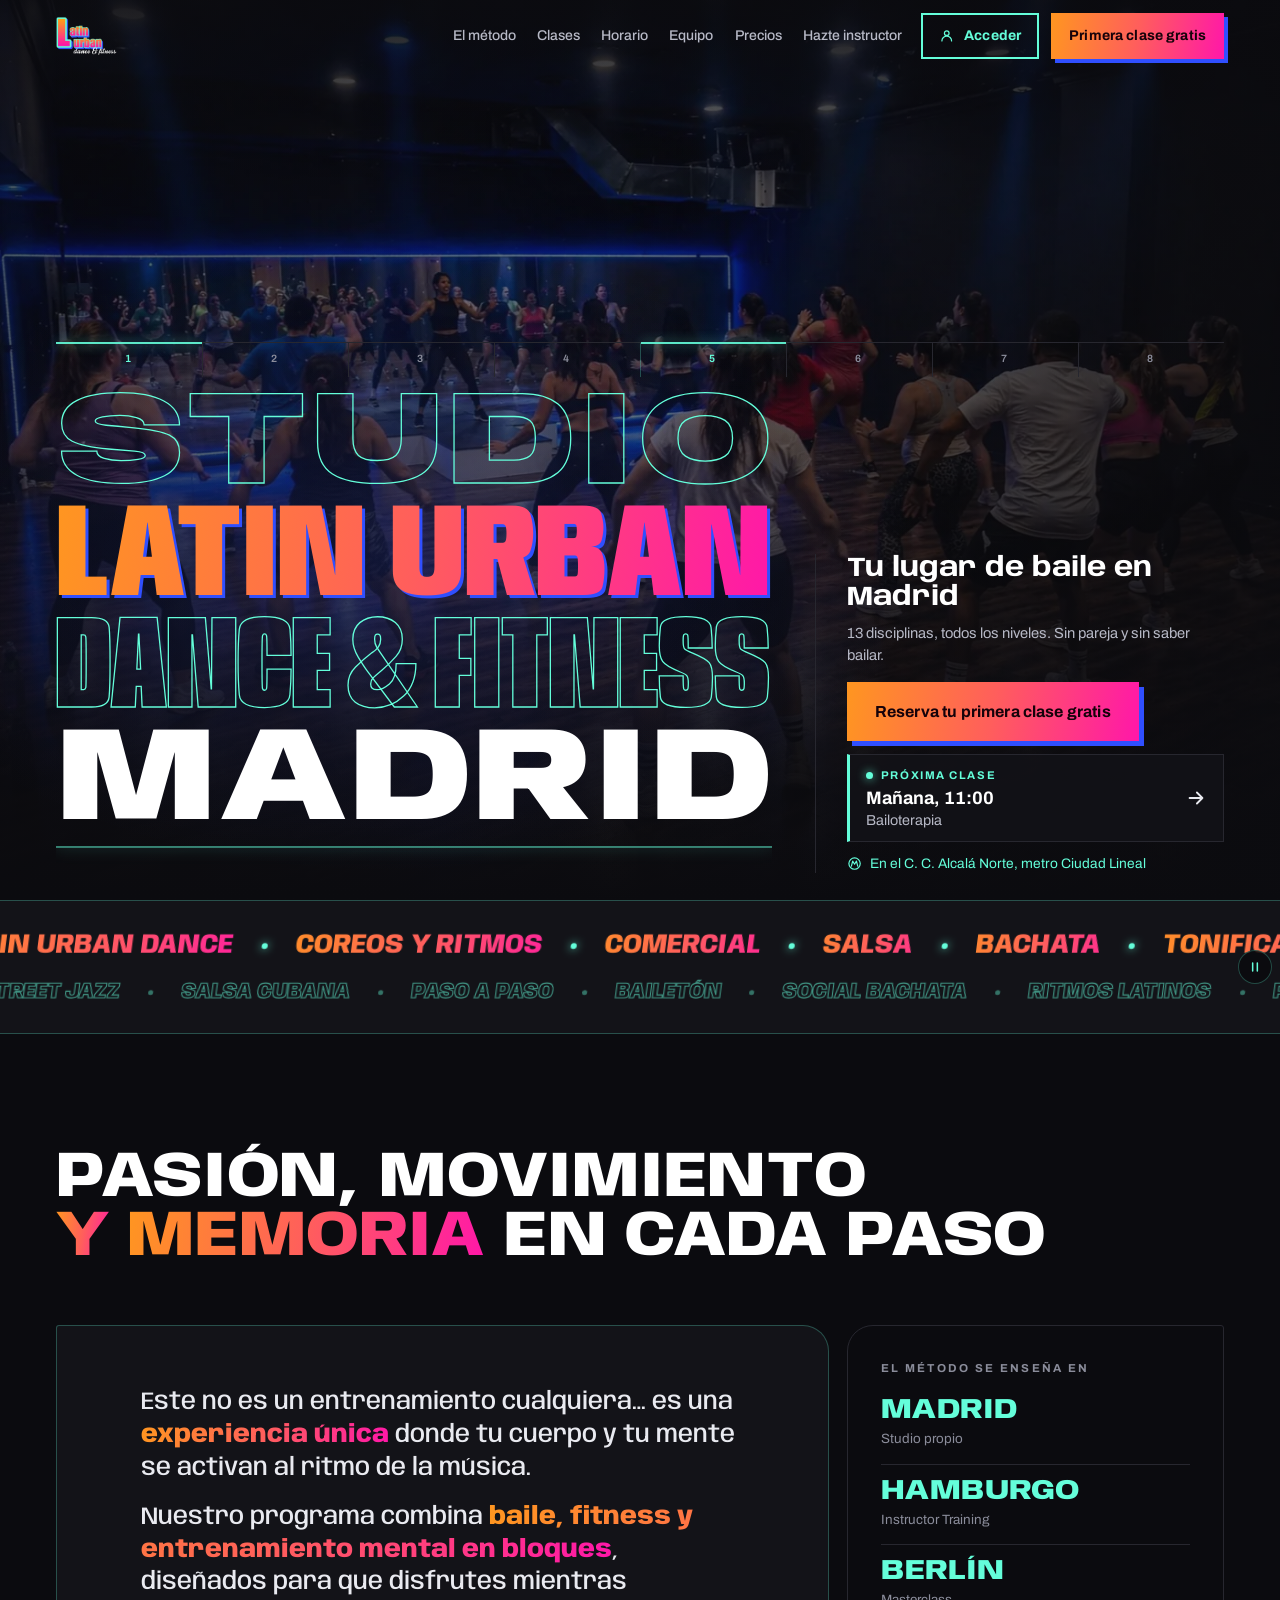
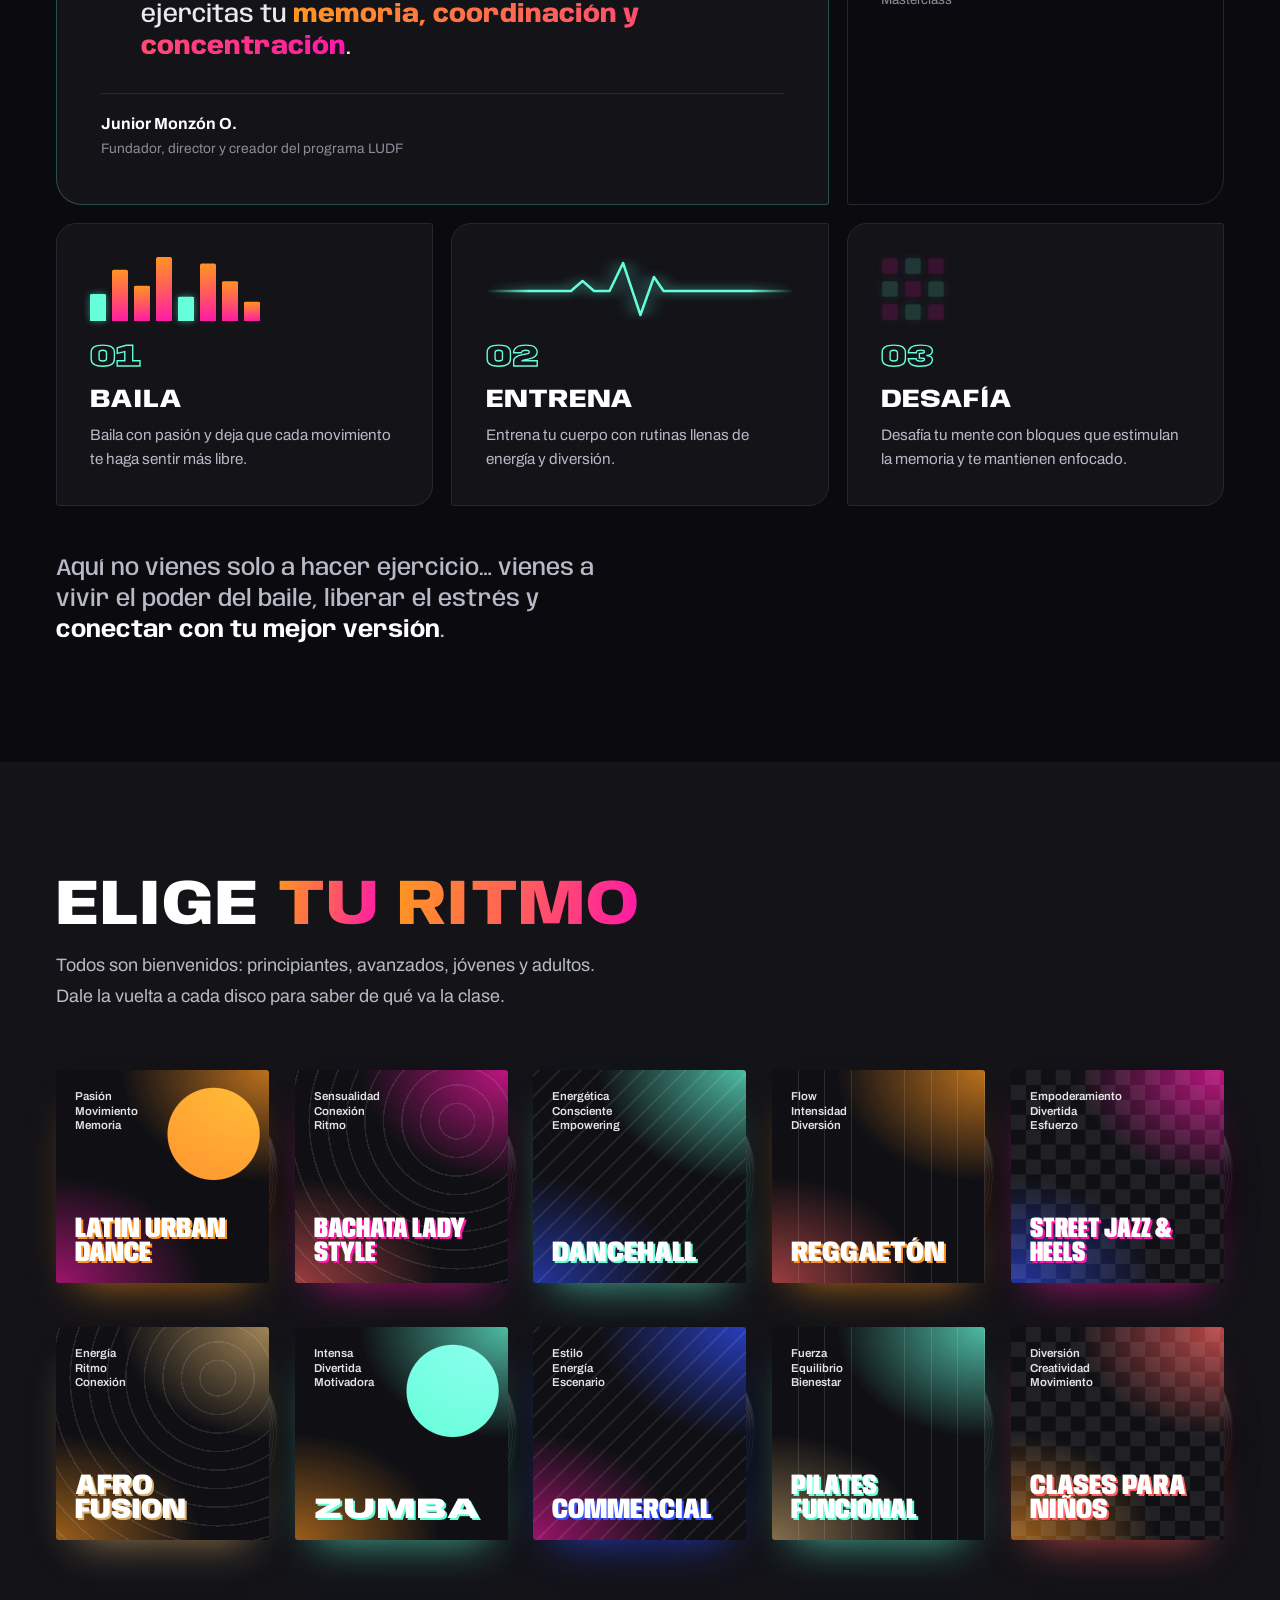
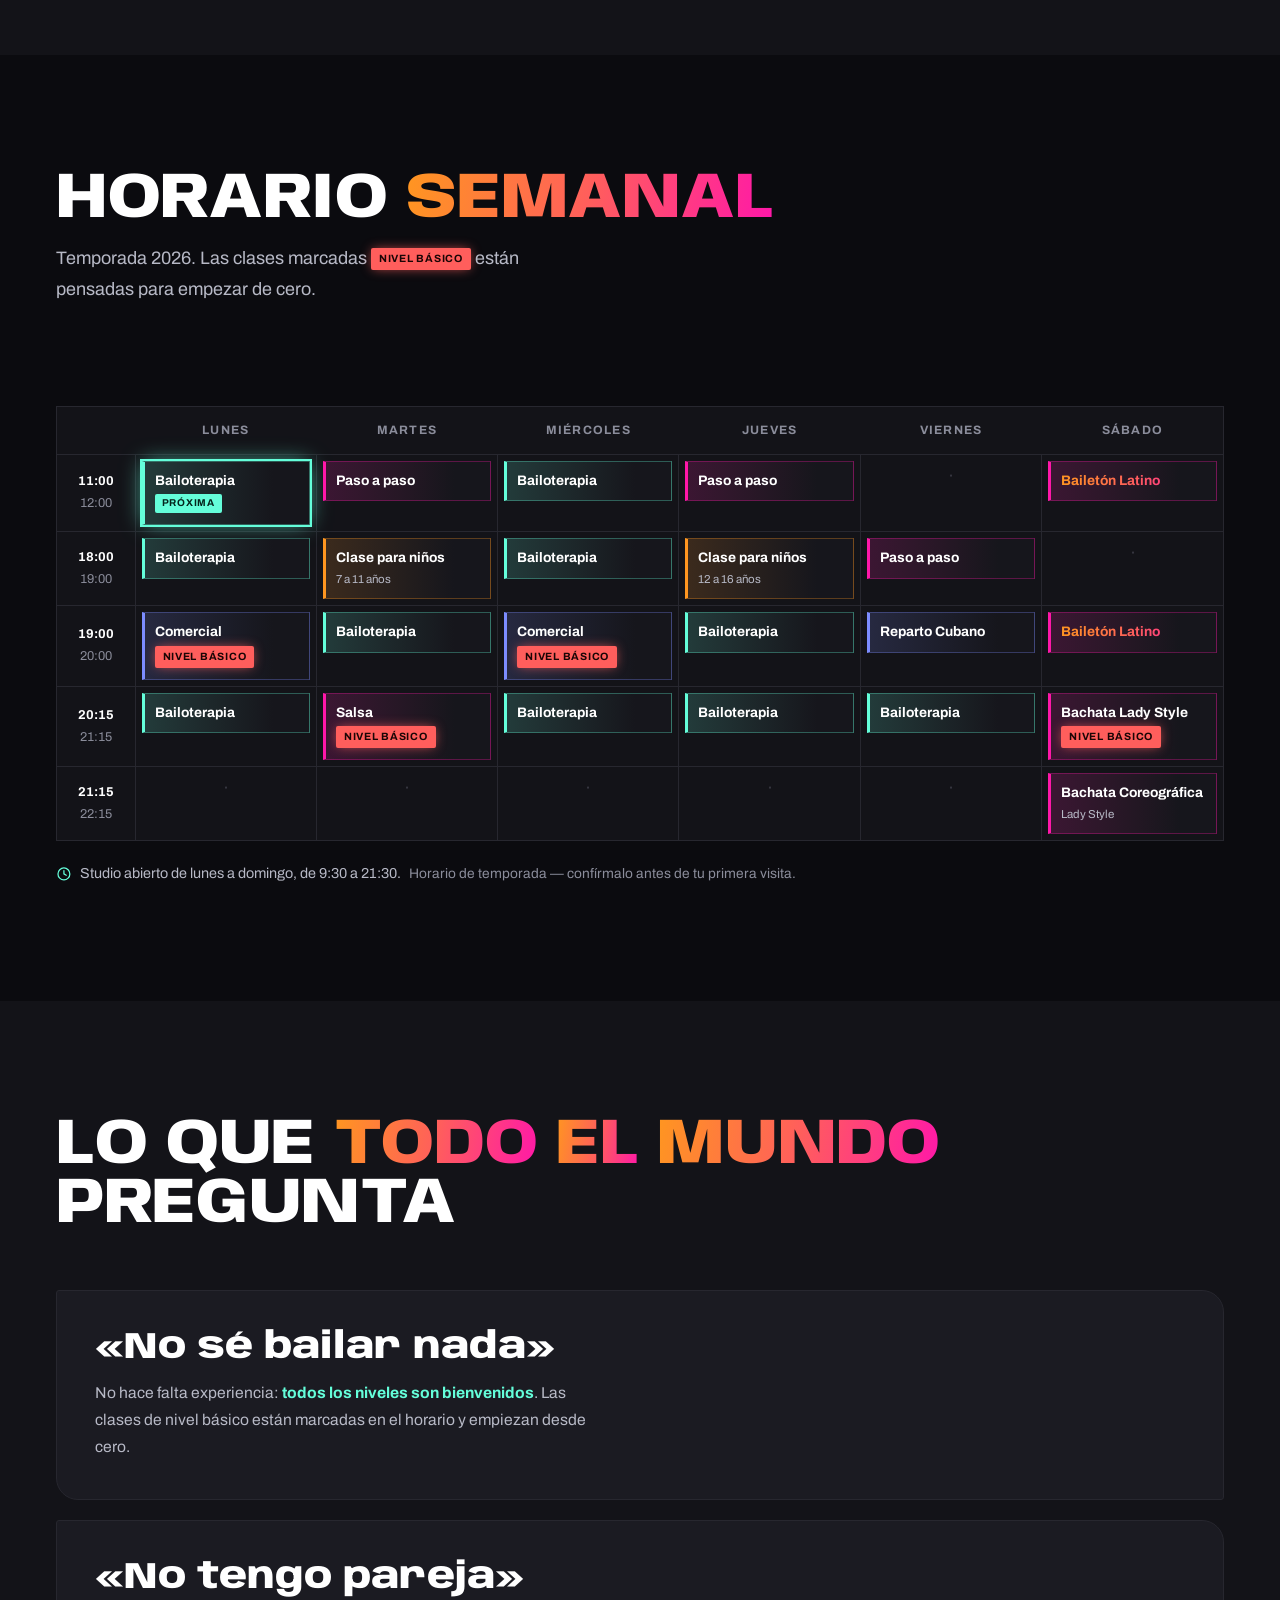
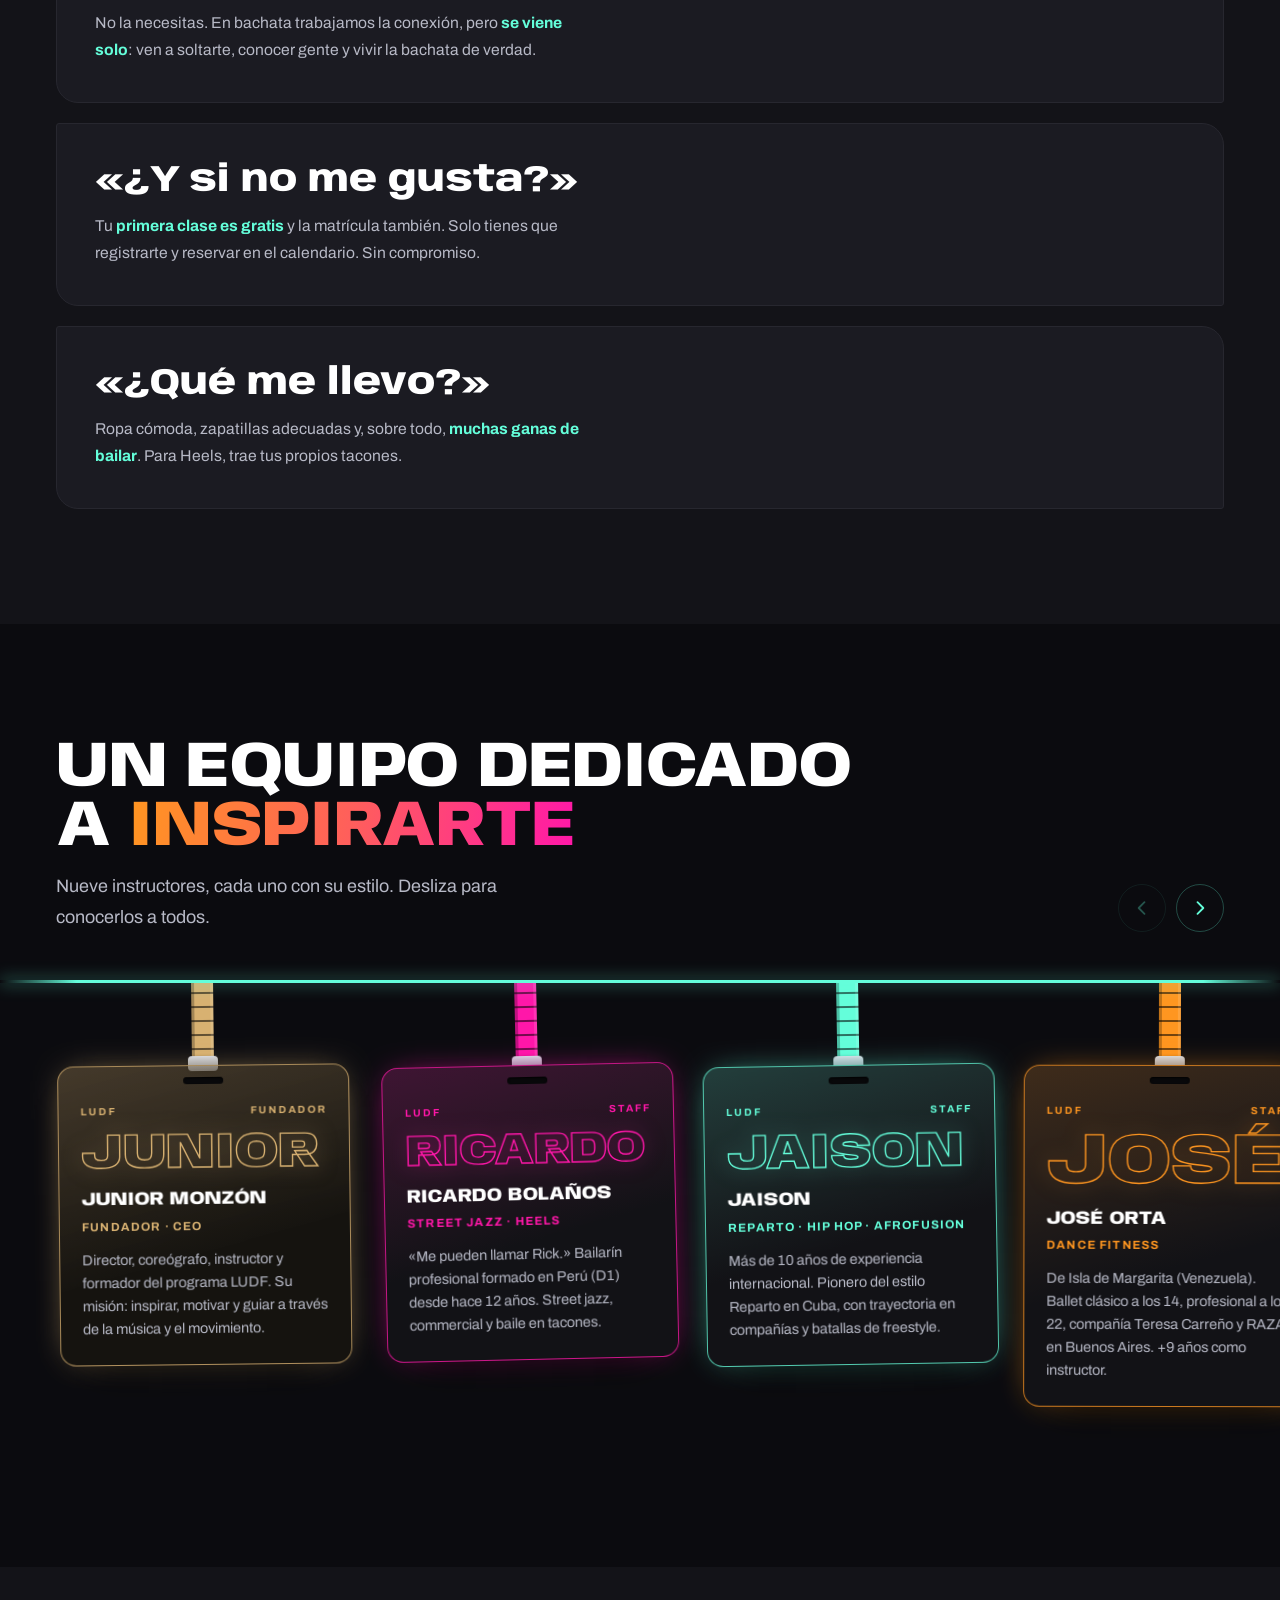
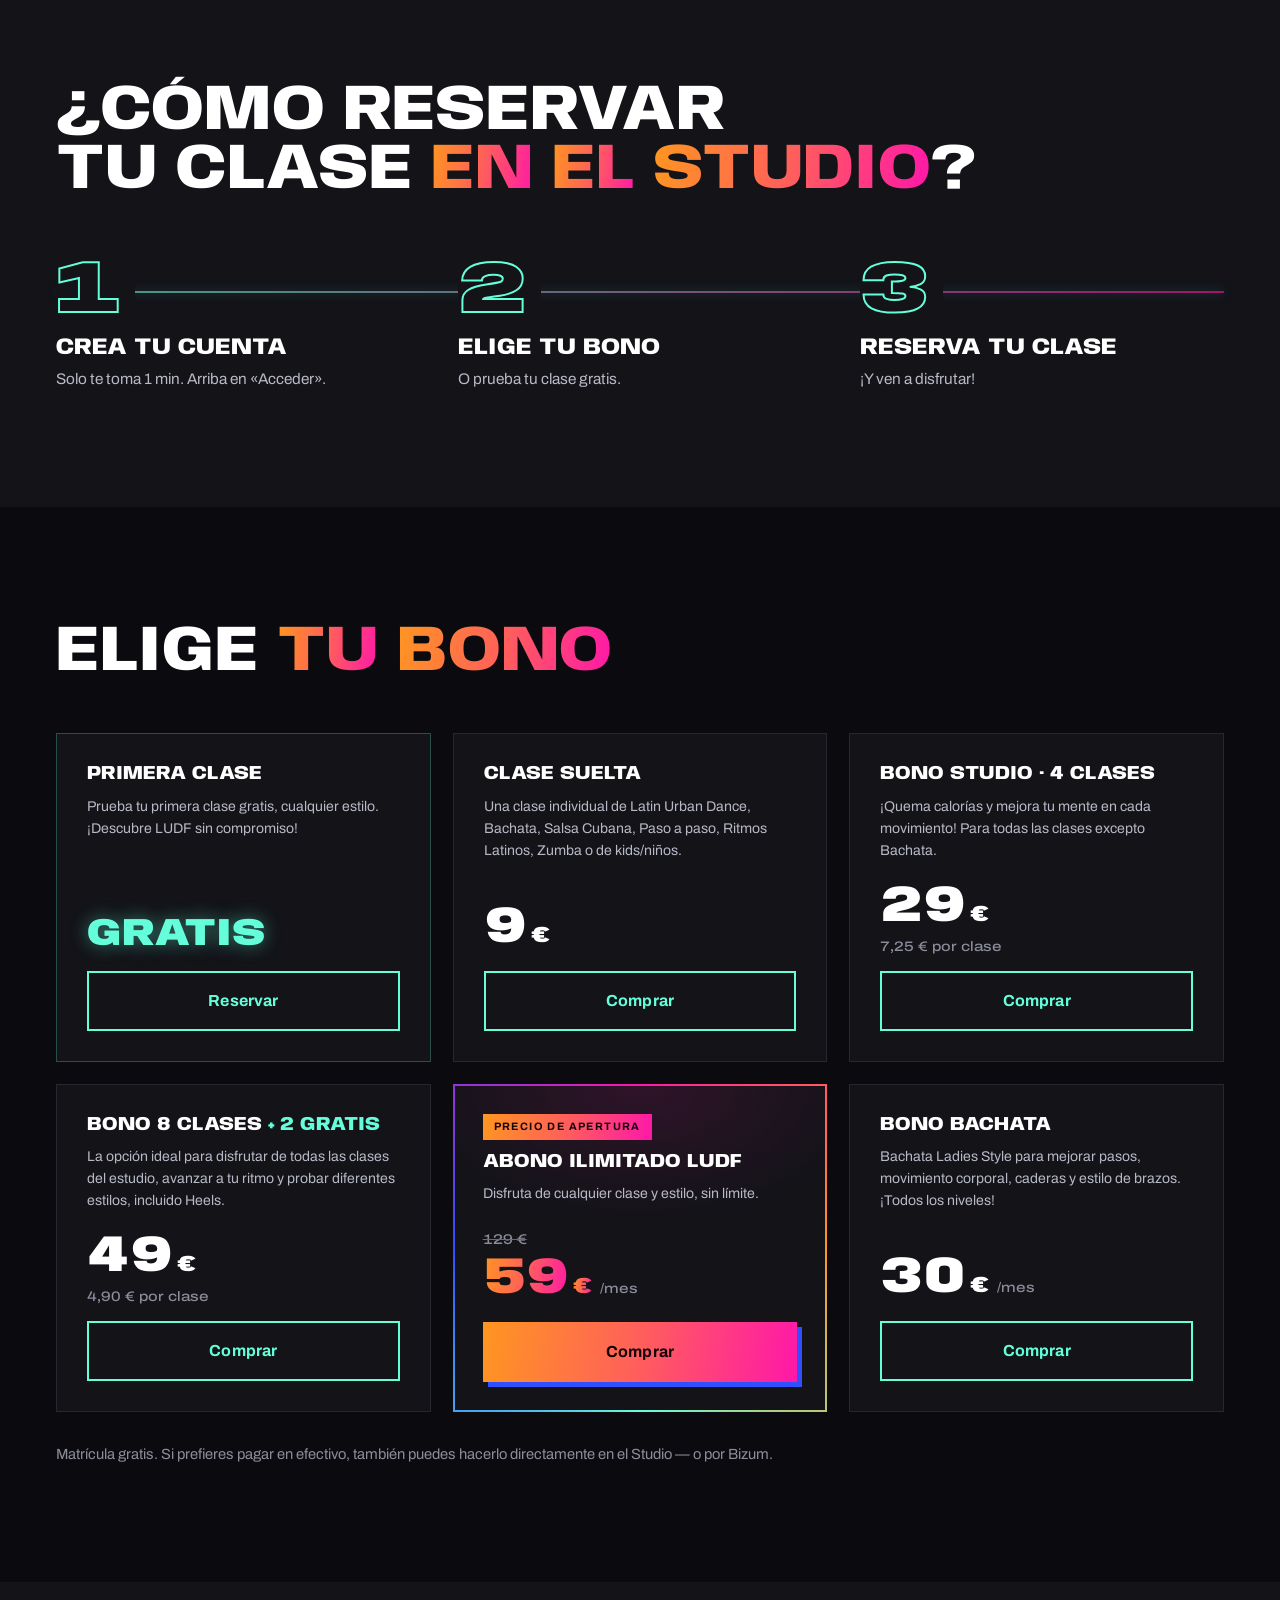
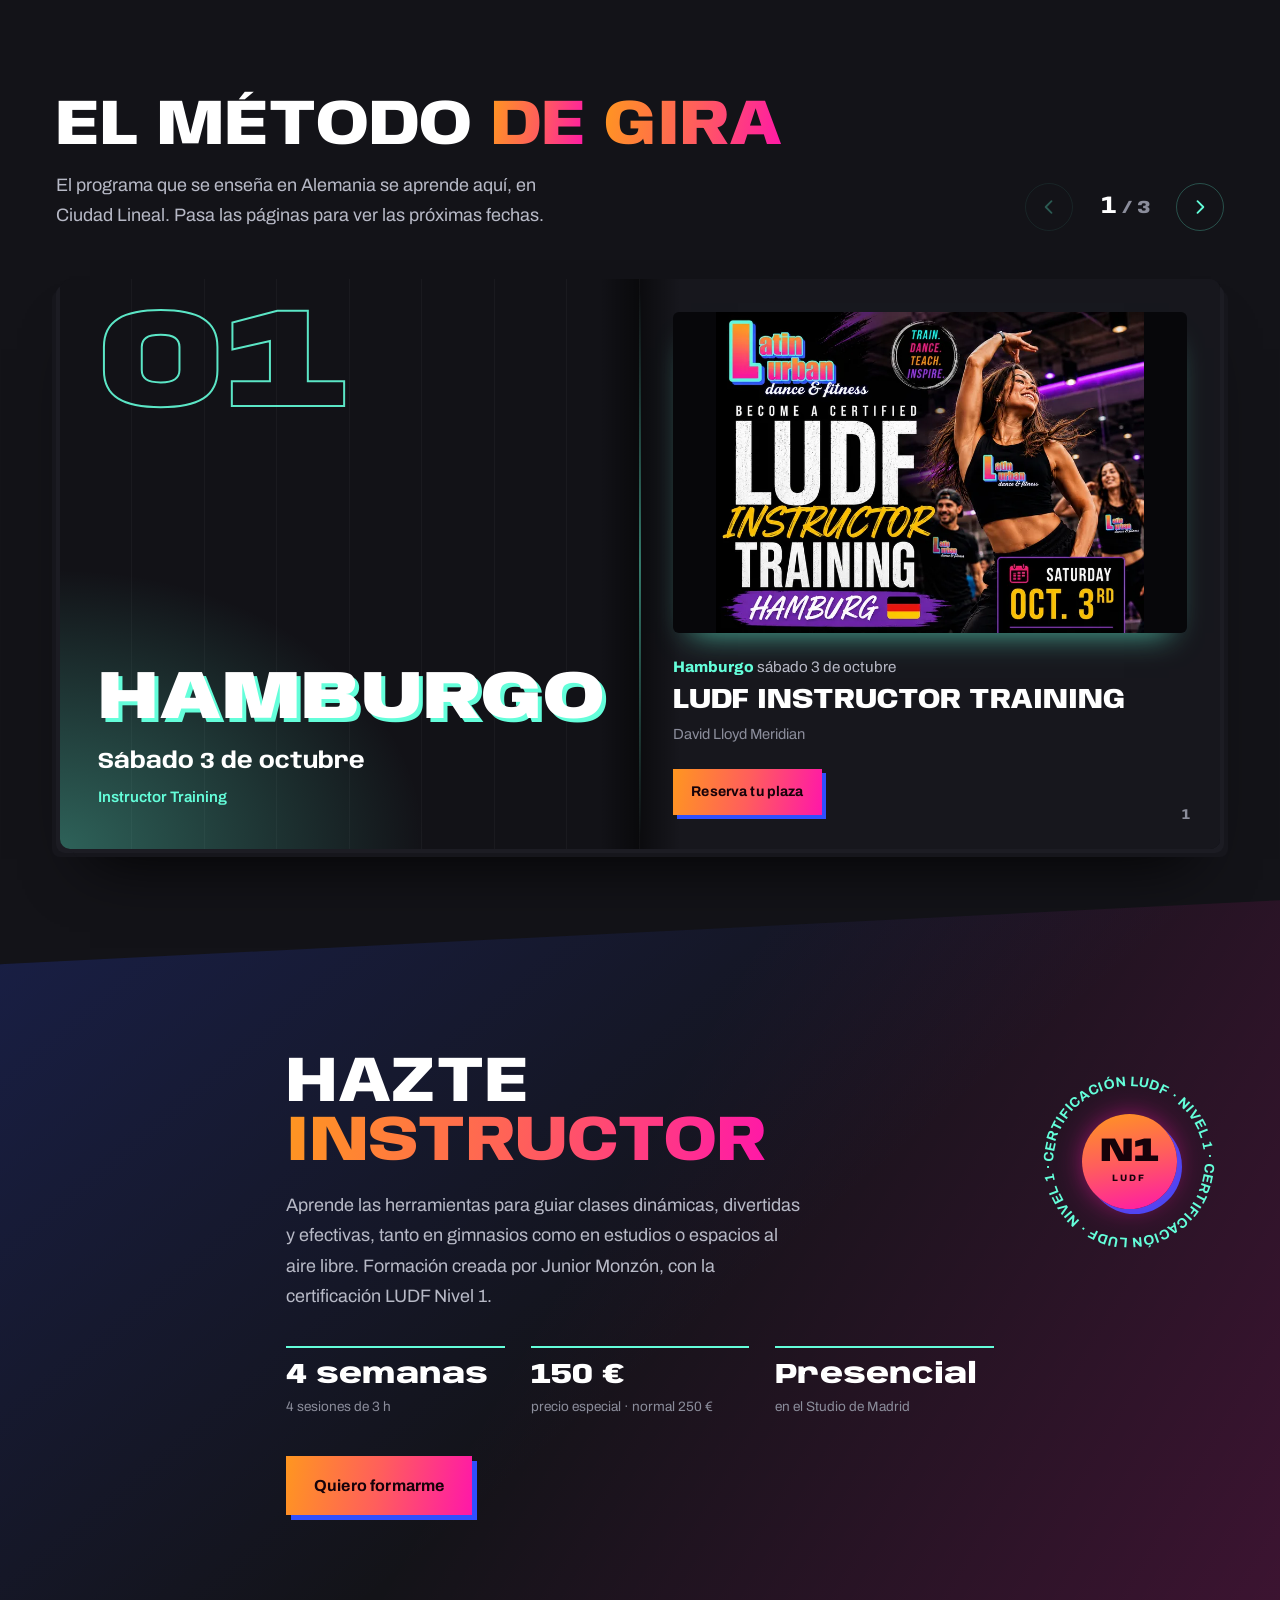
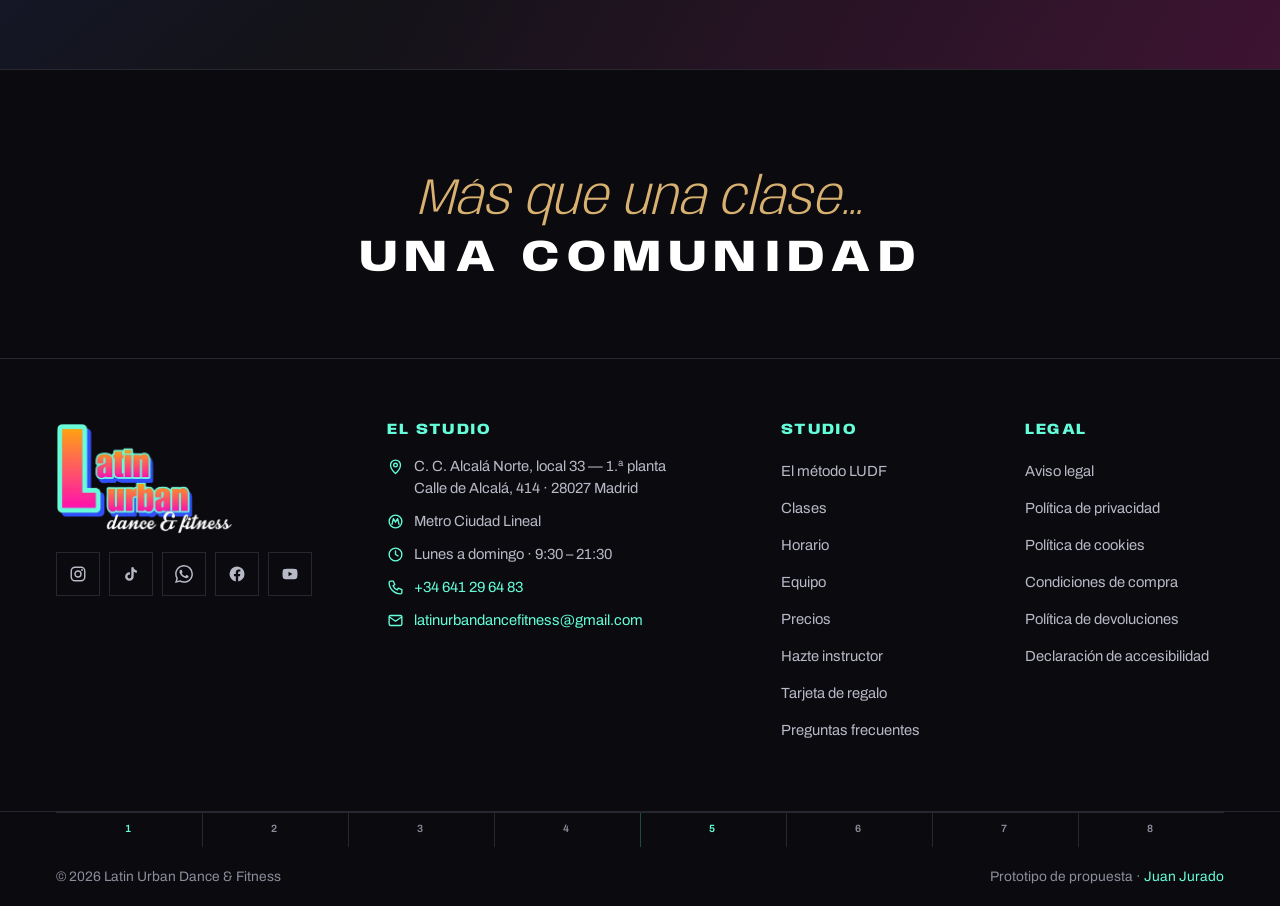
==== commit 4fc6176d: "fix: quitar el foco de luz que seguía al cursor en el hero Se veía como una sombra alrededor del cur" ====
--- a/prototype/index.html
+++ b/prototype/index.html
@@ -90,8 +90,6 @@
            srcset="assets/img/clase-sala-560.webp 560w, assets/img/clase-sala-900.webp 900w, assets/img/clase-sala-1400.webp 1400w"
            sizes="100vw" alt="" width="1400" height="1004" fetchpriority="high" decoding="async">
     </div>
-    <!-- Foco de sala: sigue al cursor (solo con ratón) -->
-    <div class="hero__foco" id="foco" aria-hidden="true"></div>
 
     <div class="hero__env">
       <ol class="compas hero__compas" aria-hidden="true">
--- a/prototype/assets/css/home.css
+++ b/prototype/assets/css/home.css
@@ -168,18 +168,6 @@
   }
 }
 
-/* Foco de sala: un cono de luz que sigue al cursor sobre la foto */
-.hero__foco{
-  position:absolute;left:0;top:0;z-index:0;
-  width:min(64vw,860px);aspect-ratio:1;
-  margin:calc(min(64vw,860px) / -2) 0 0 calc(min(64vw,860px) / -2);
-  border-radius:50%;
-  background:radial-gradient(closest-side, rgba(100,254,218,.2), rgba(48,79,255,.14) 46%, transparent 72%);
-  mix-blend-mode:screen;
-  pointer-events:none;
-  opacity:0;transition:opacity 700ms var(--ease);
-}
-.hero.con-foco .hero__foco{opacity:1}
 
 .hero__env{
   position:relative;z-index:1;
@@ -1552,7 +1540,6 @@
   .vivo .glifo--eq span,.vivo .pulso__pista,.vivo .glifo--memo span,
   .disco__galleta,.bonos__lista.vivo .bono--top::before,.sello.vivo .sello__giro{animation:none}
   .glifo--memo span:nth-child(4n+1){opacity:1;transform:none}
-  .hero__foco{display:none}
 }
 .captura .hero__compas li::after,.captura .rotulo .rotulo__l,.captura .espejo,
 .captura .espejo__led,.captura .hero__panel > *,
@@ -1560,4 +1547,3 @@
 .captura .vivo .glifo--eq span,.captura .vivo .pulso__pista,.captura .vivo .glifo--memo span,
 .captura .disco__galleta,.captura .bonos__lista.vivo .bono--top::before,.captura .sello.vivo .sello__giro{animation:none}
 .captura .glifo--memo span:nth-child(4n+1){opacity:1;transform:none}
-.captura .hero__foco{display:none}
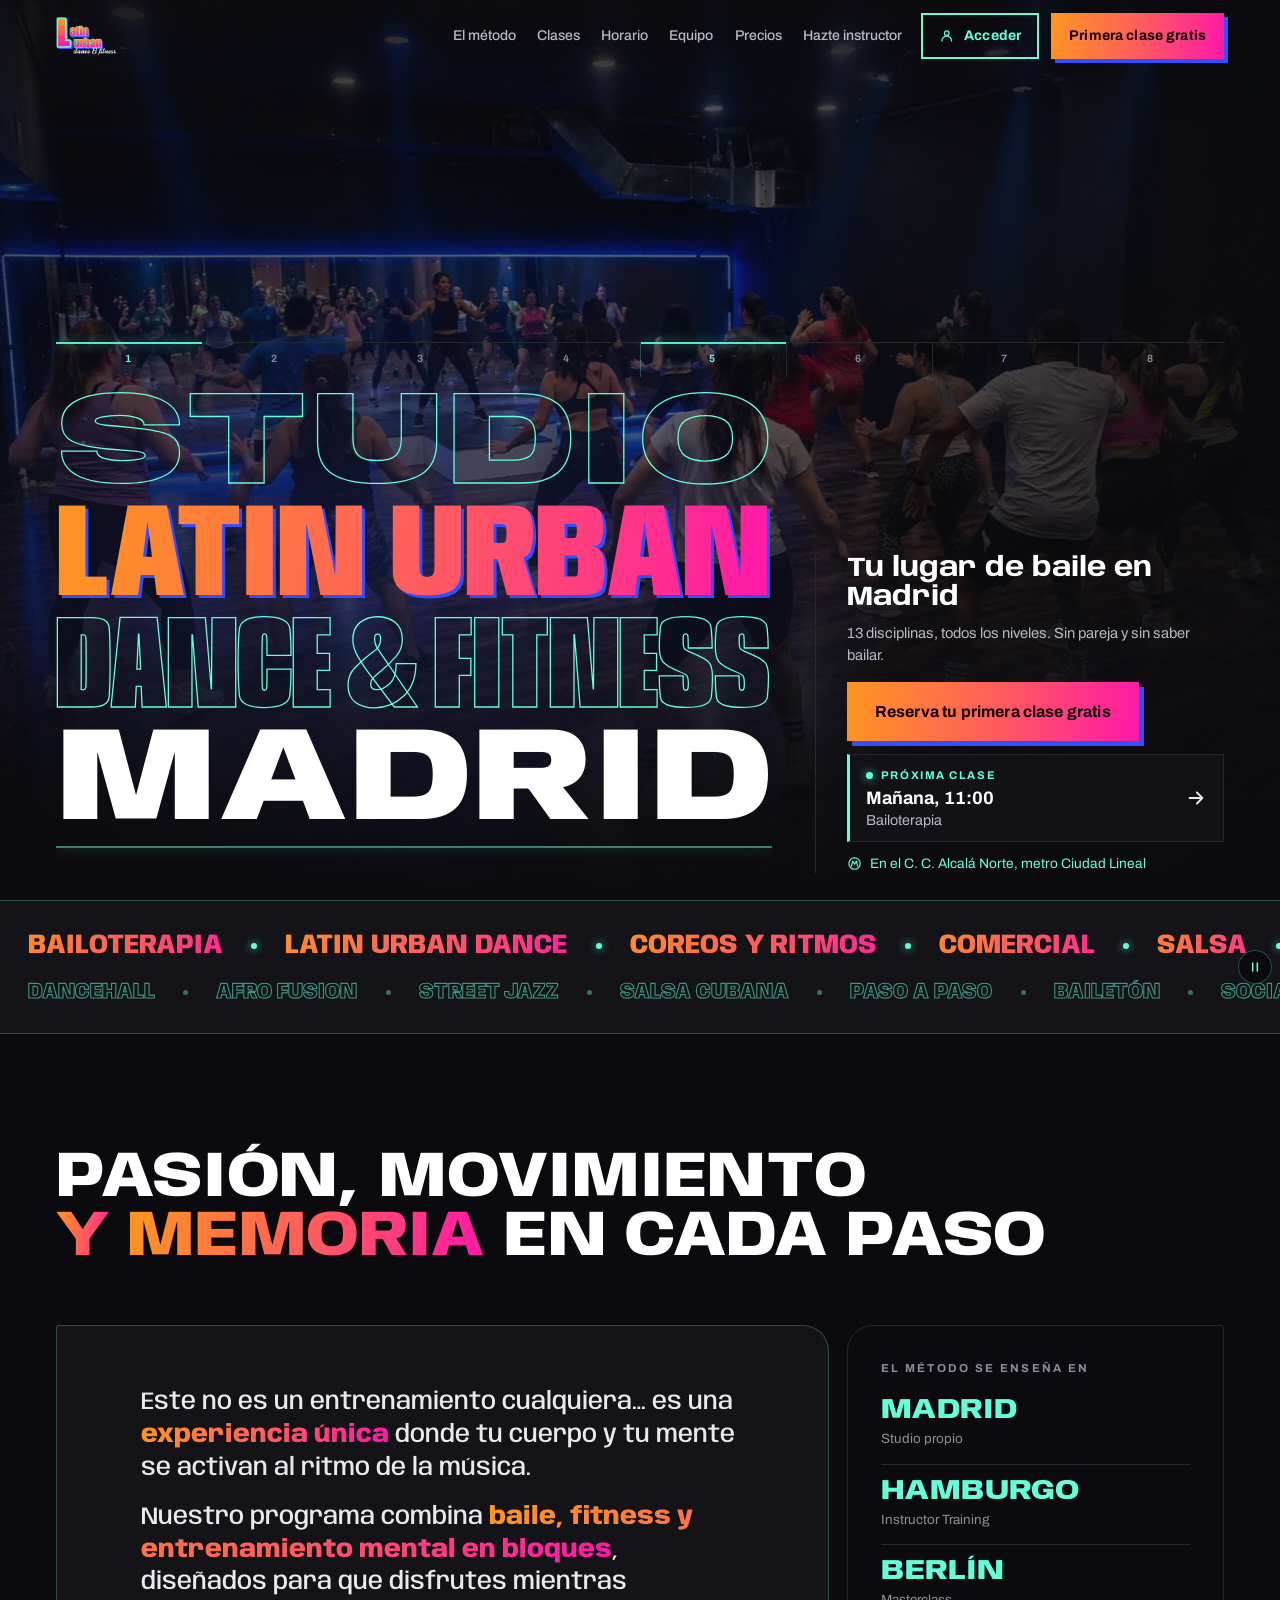
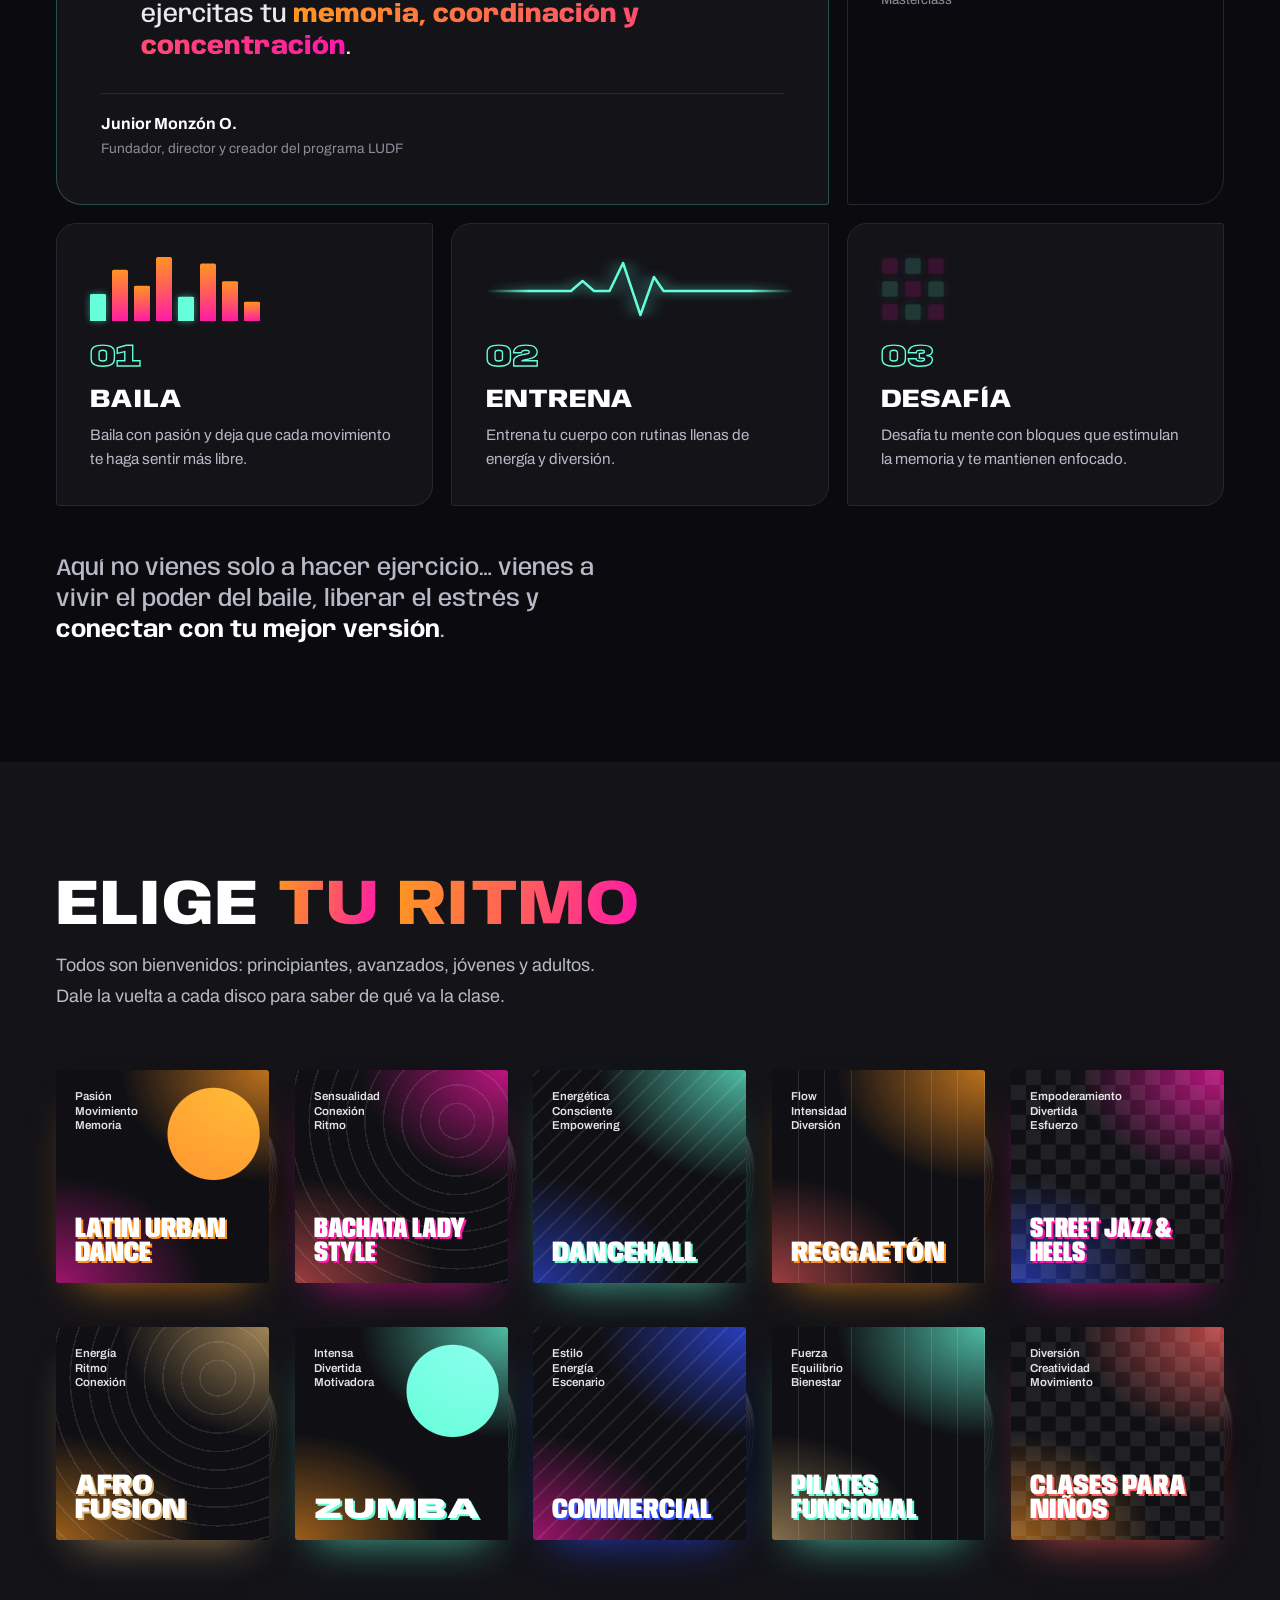
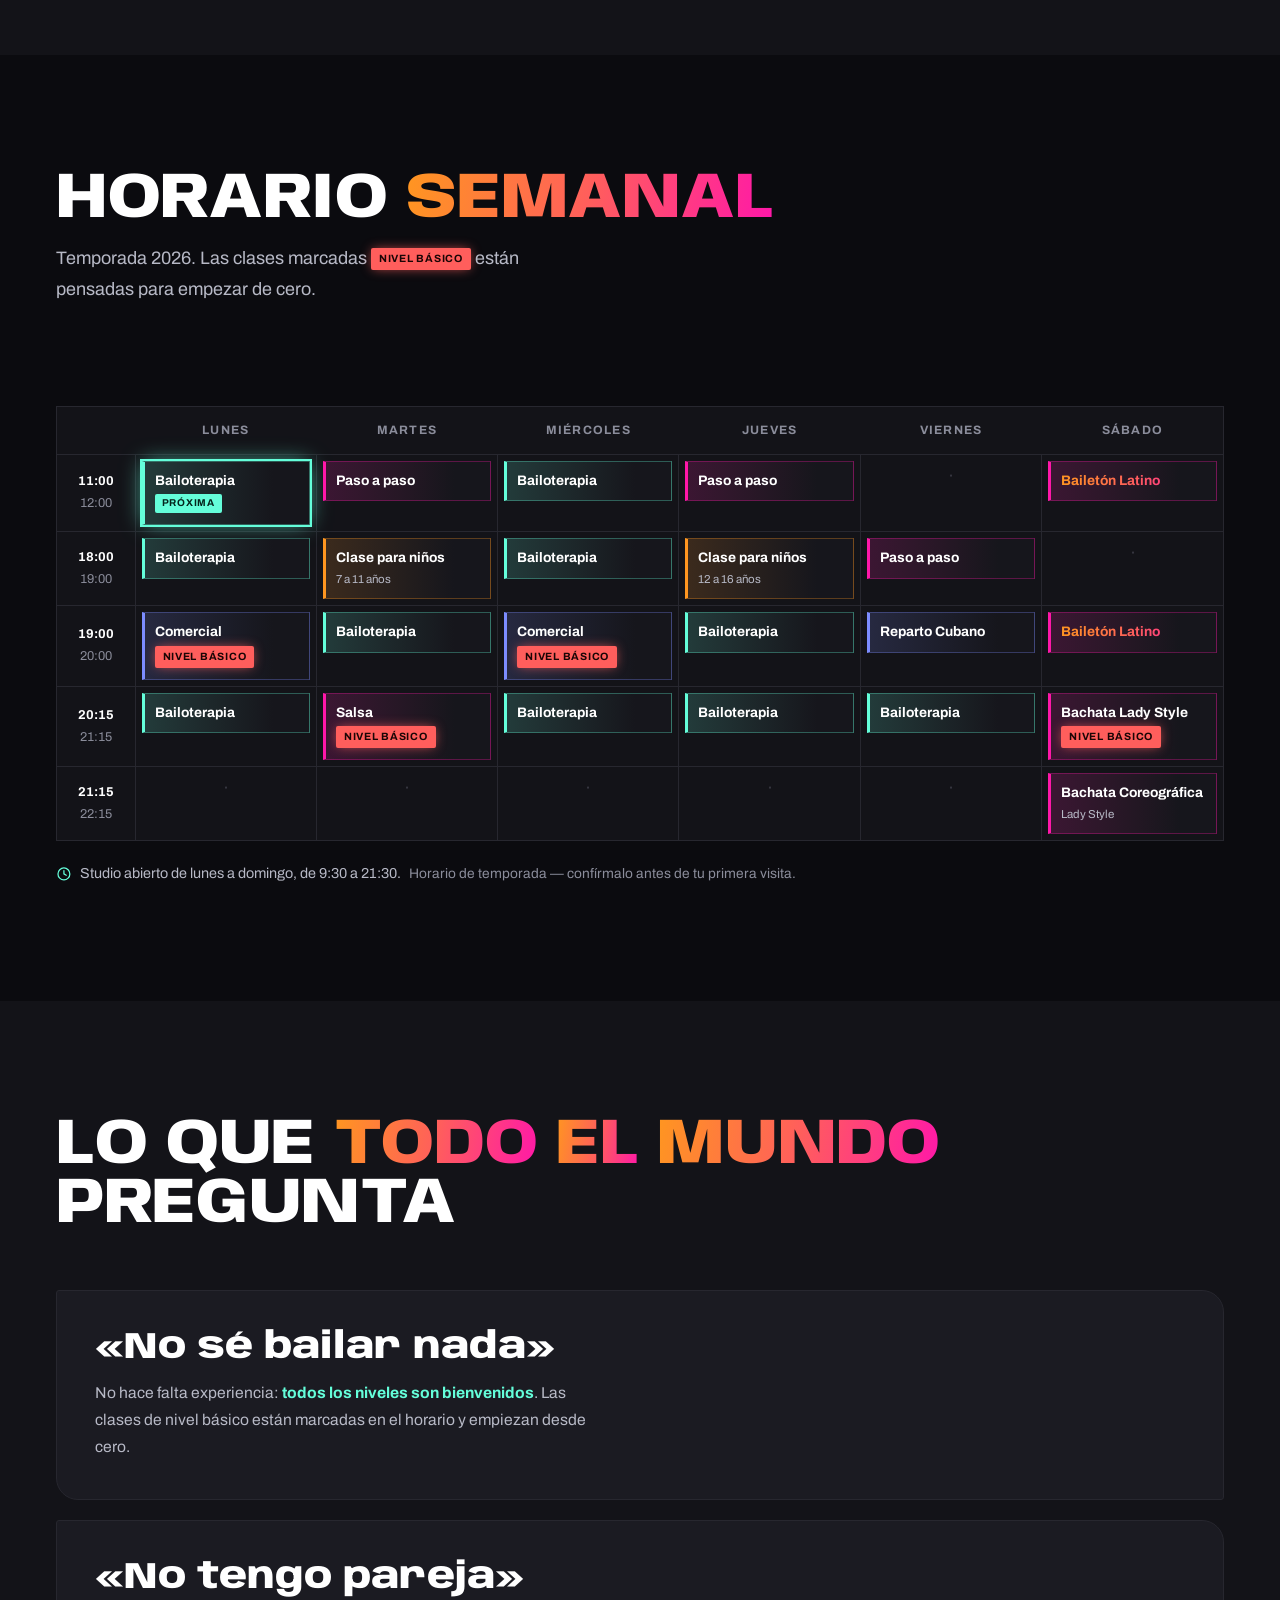
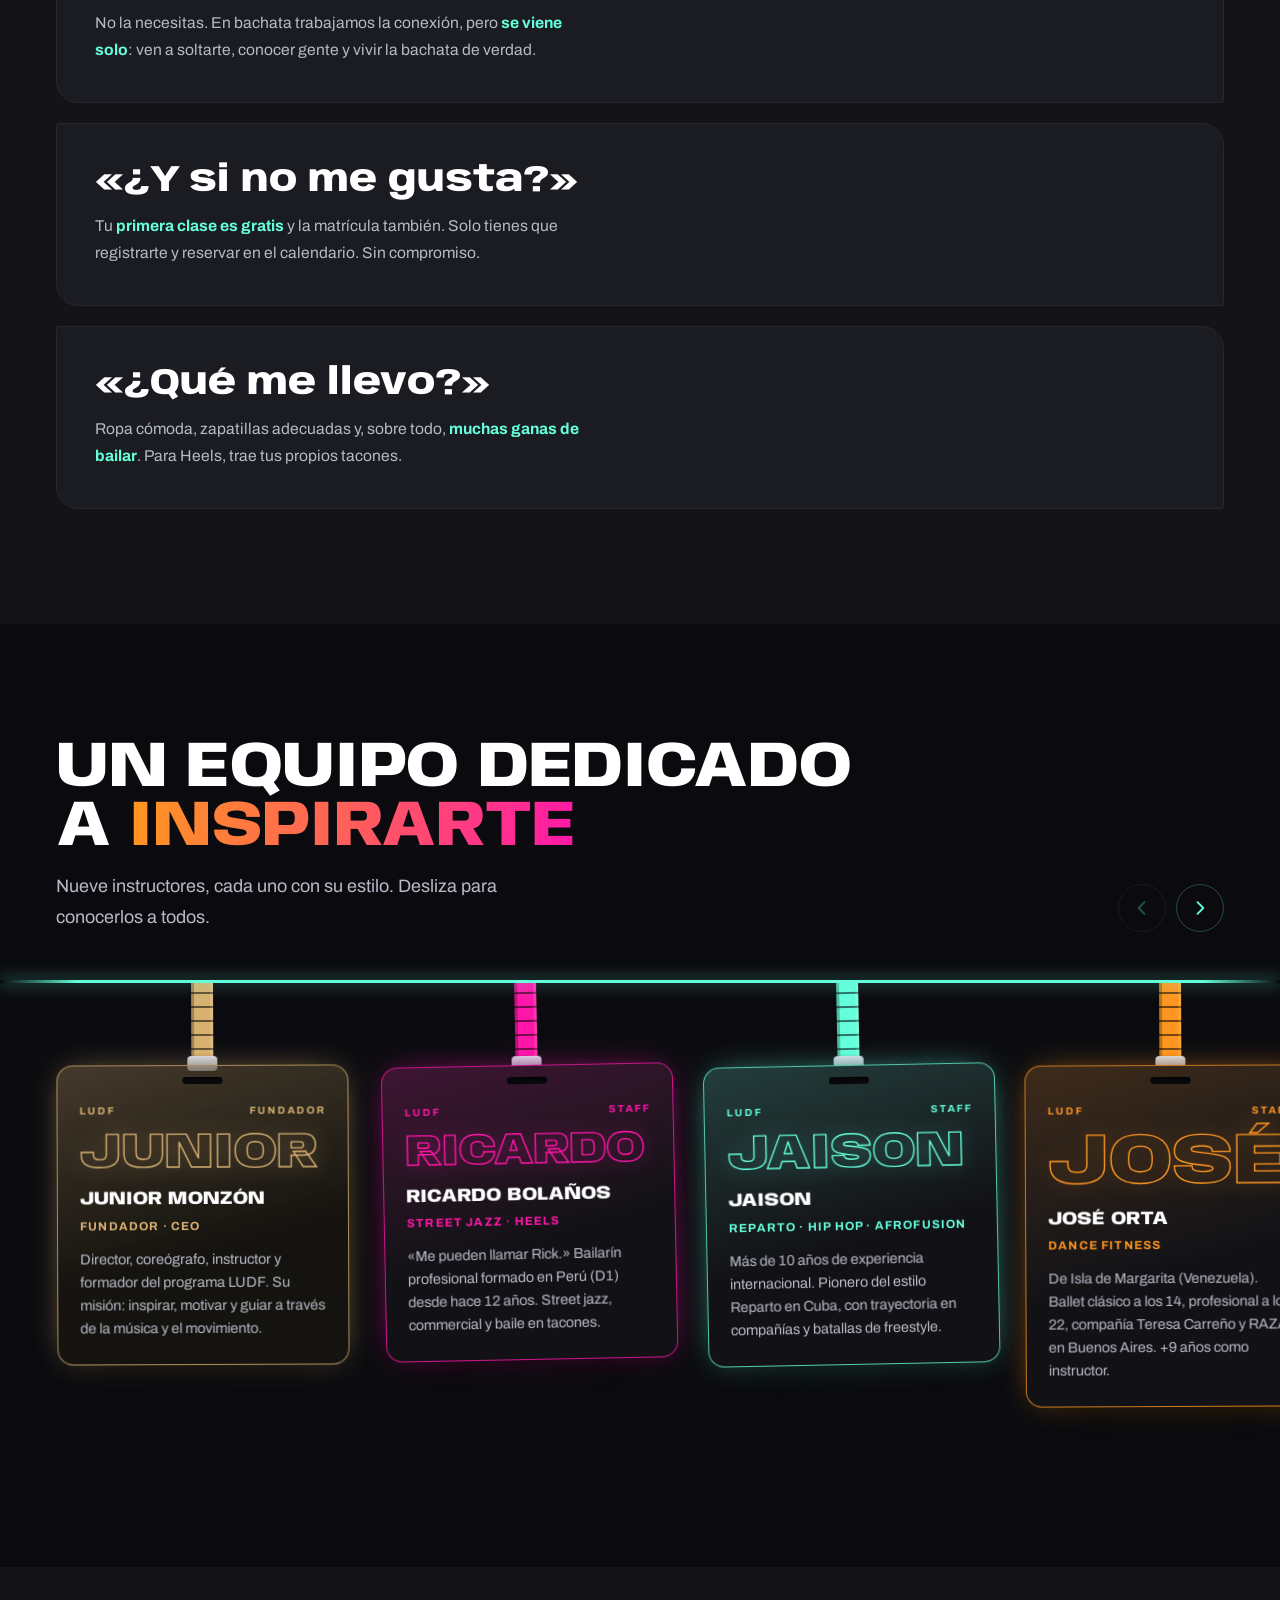
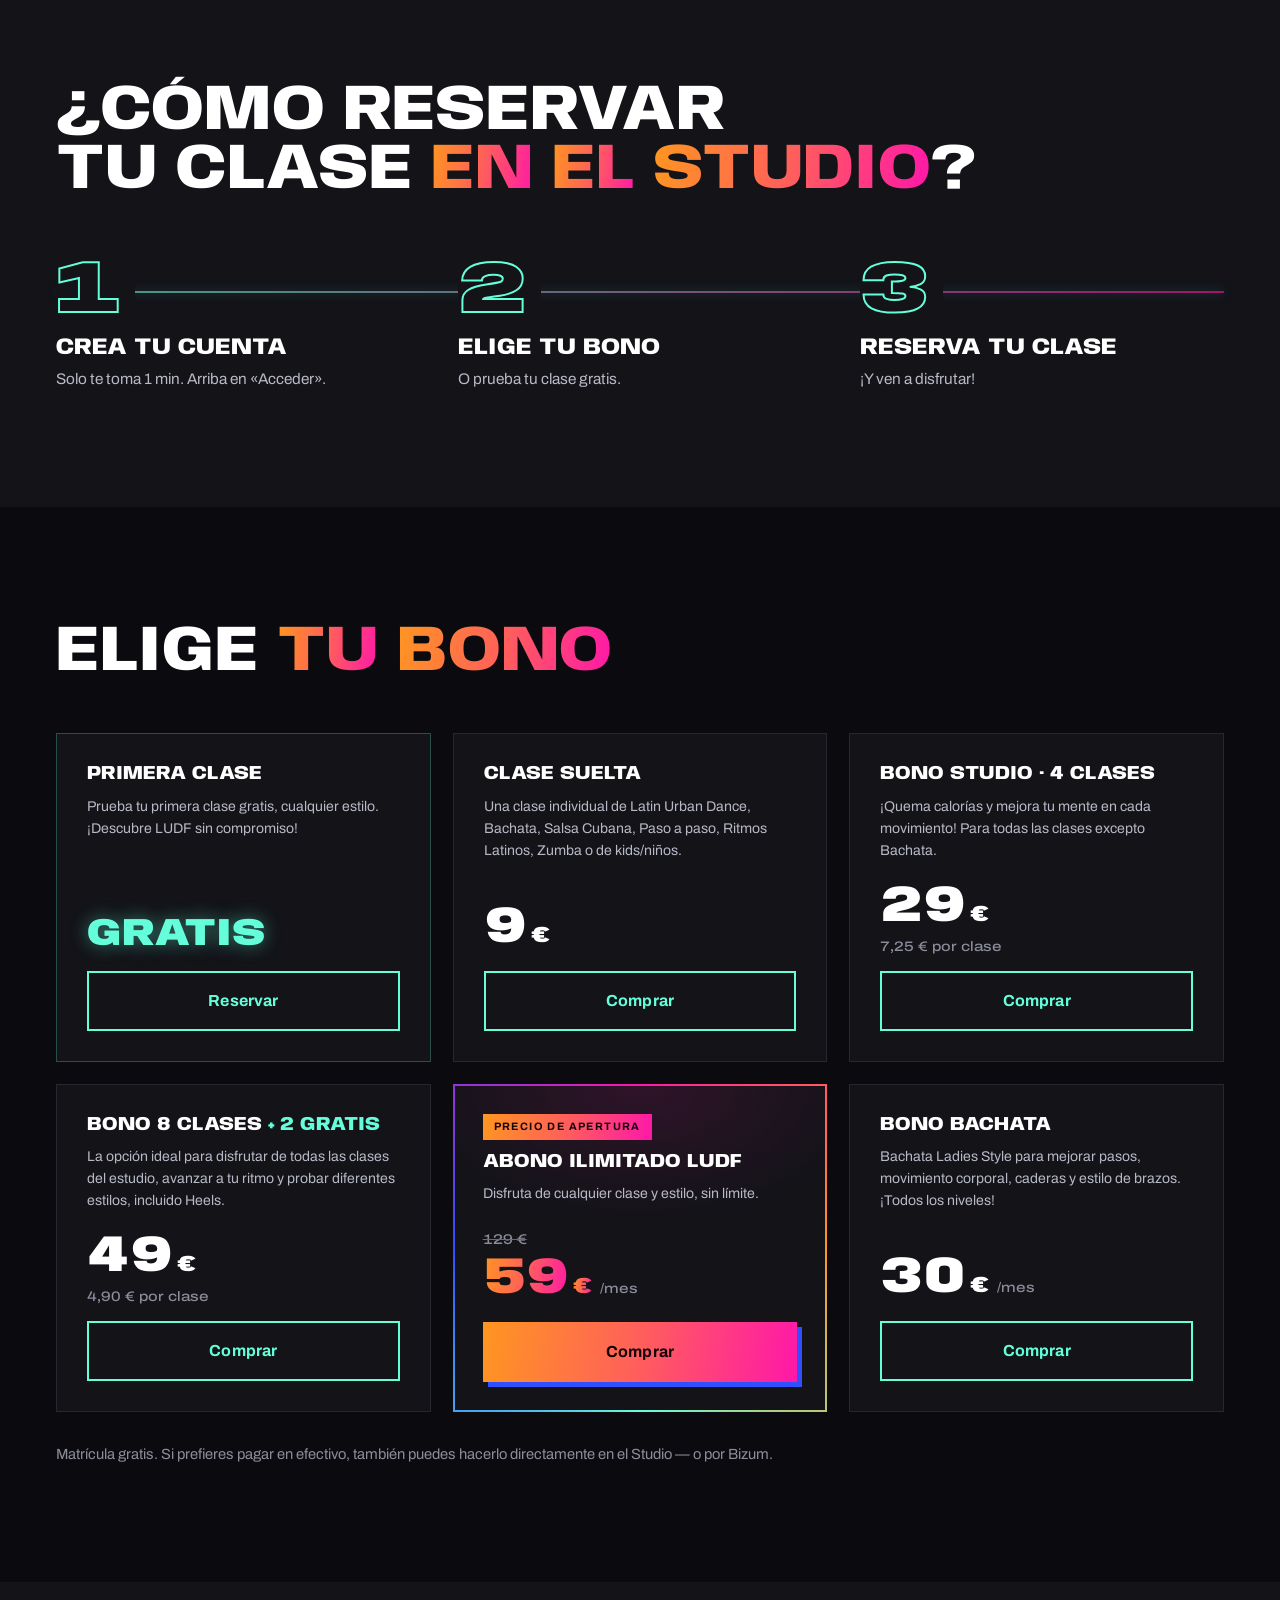
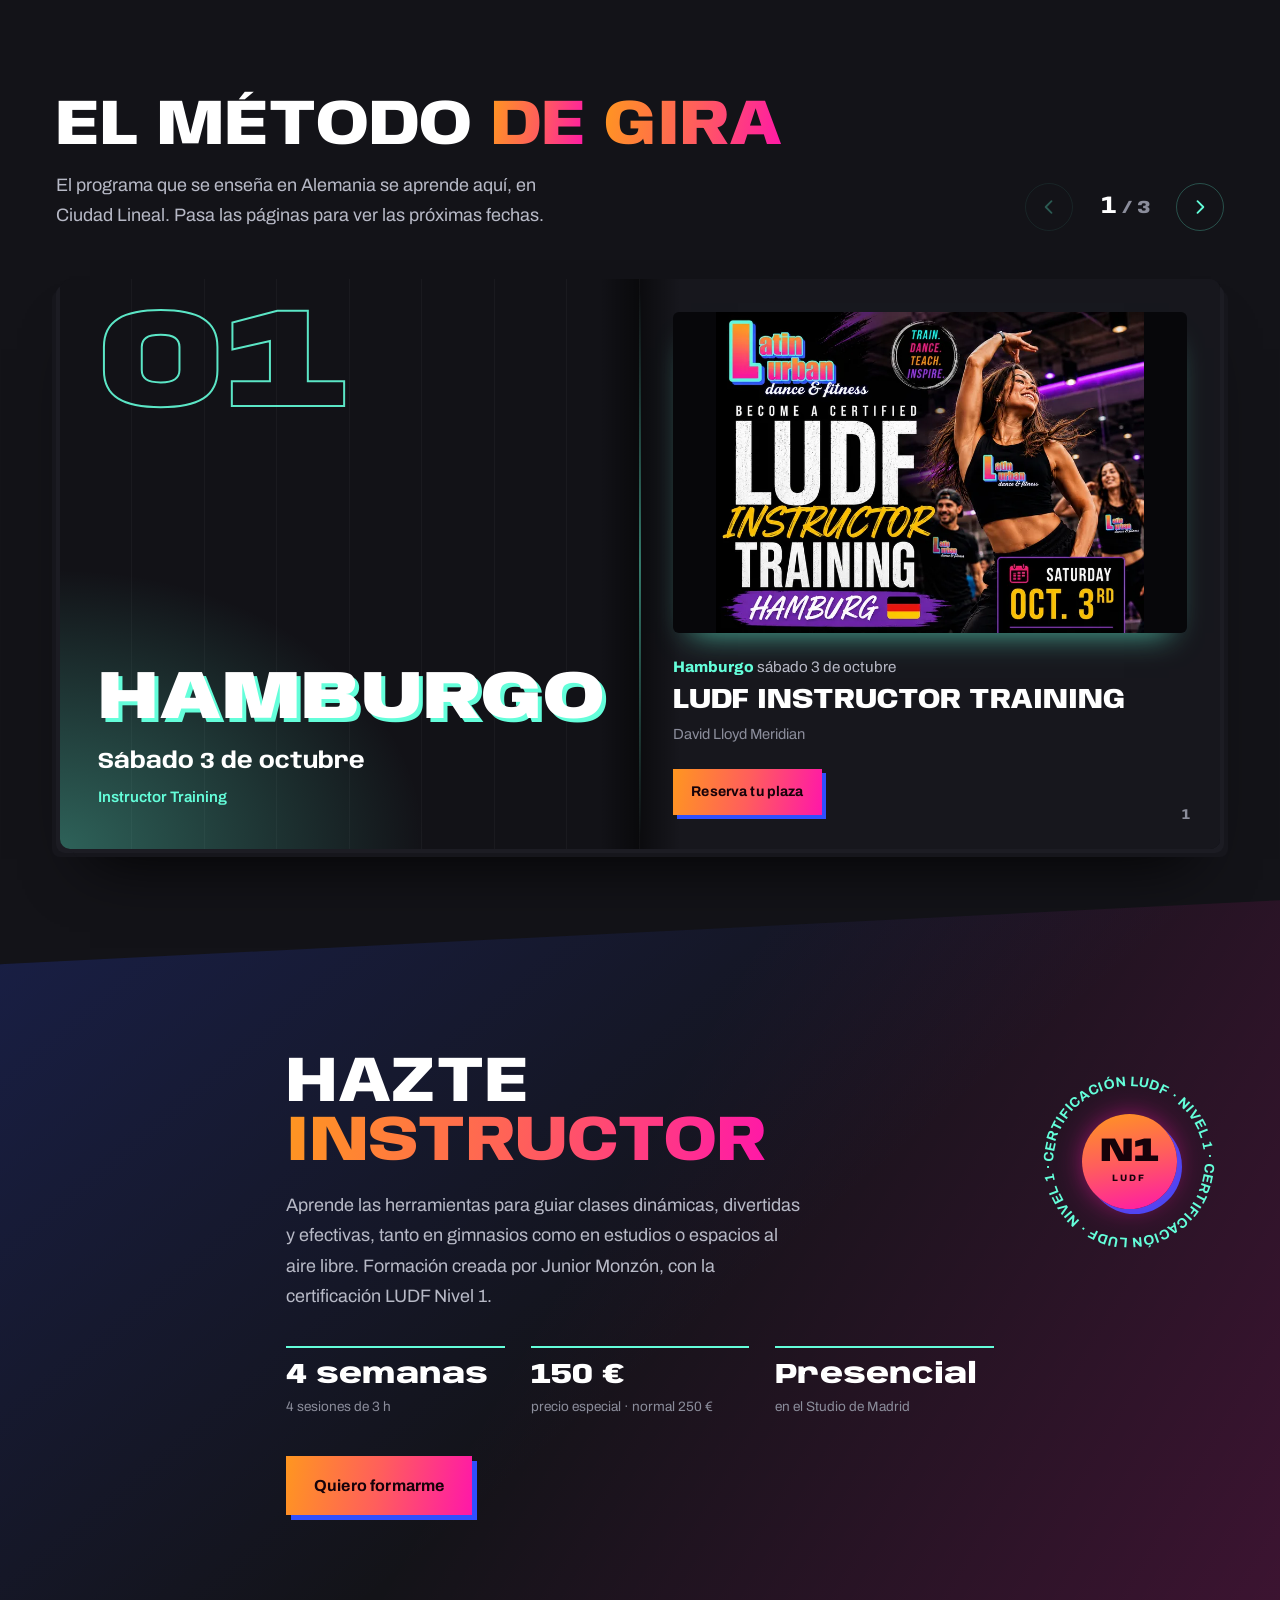
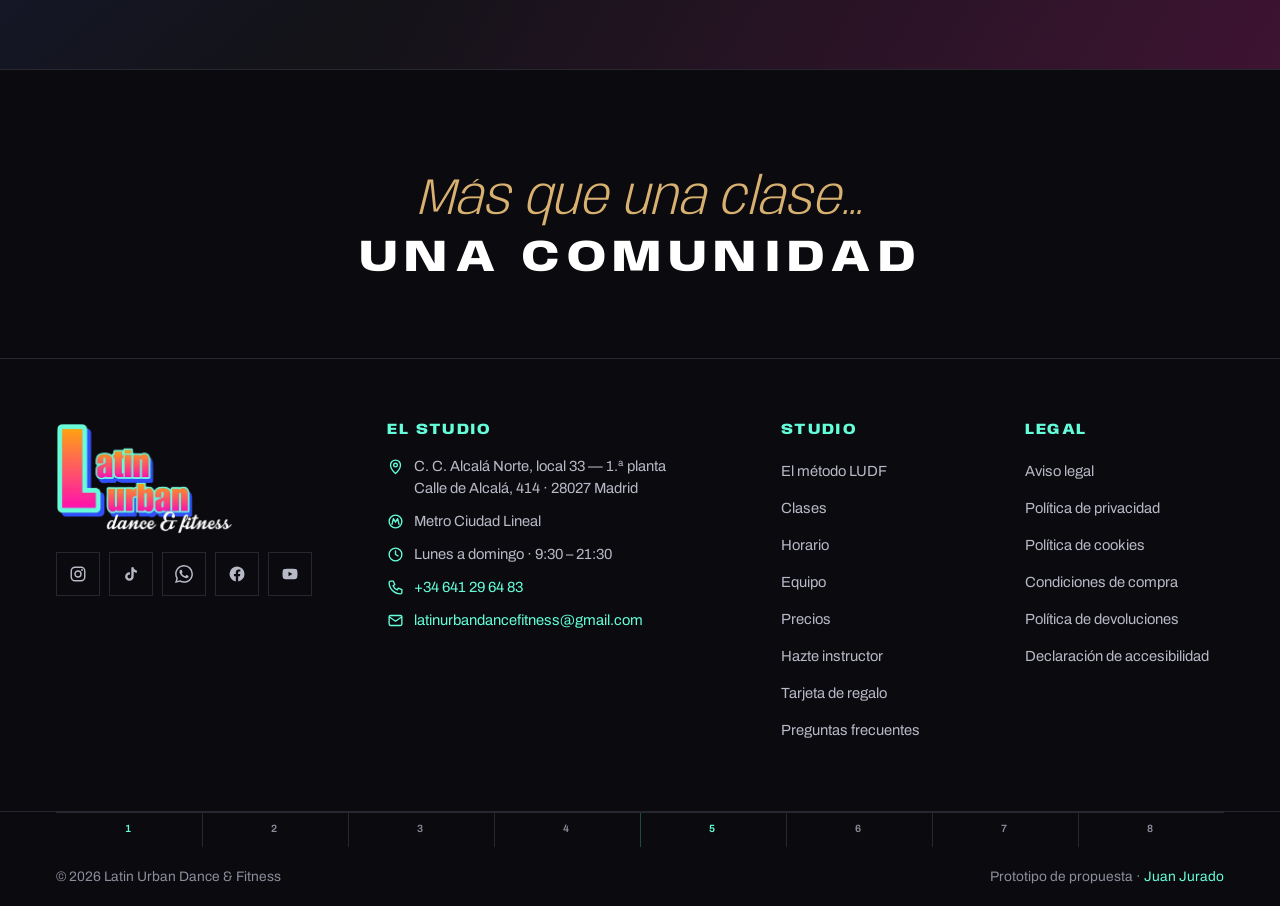
==== commit d91ffd48: "fix: cinta sin huecos en monitores anchos y con pausa en todos los tamaños Hallazgos confirmados por" ====
--- a/prototype/index.html
+++ b/prototype/index.html
@@ -147,7 +147,7 @@
         <li>Pilates Funcional</li><li>Reggaetón</li><li>GAP</li><li>Clases para niños</li><li>Heels</li>
       </ul>
     </div>
-    <div class="cinta__carril cinta__carril--b" aria-hidden="true">
+    <div class="cinta__carril cinta__carril--b">
       <ul class="cinta__lista" id="cinta-b">
         <li>Dancehall</li><li>Afro Fusion</li><li>Street Jazz</li><li>Salsa Cubana</li>
         <li>Paso a paso</li><li>Bailetón</li><li>Social Bachata</li><li>Ritmos Latinos</li>
--- a/prototype/assets/css/home.css
+++ b/prototype/assets/css/home.css
@@ -379,8 +379,10 @@
 @keyframes entra-panel{from{opacity:0;transform:translateY(14px)}to{opacity:1;transform:none}}
 
 /* =====================================================================
-   2 · CINTA — dos carriles opuestos (los mueve main.js: aceleran y se
-   inclinan con la velocidad del scroll)
+   2 · CINTA — dos carriles opuestos a velocidad constante
+   Animación CSS de transform: corre fuera del hilo principal, así que
+   el scroll no la altera. main.js duplica cada lista y fija --dur para
+   que avance a los mismos px/s en cualquier ancho.
    ===================================================================== */
 .cinta{
   position:relative;
@@ -422,24 +424,37 @@
 .cinta__carril--b .cinta__lista li::after{
   background:rgba(100,254,218,.4);box-shadow:none;width:5px;height:5px;
 }
-.js .cinta__carril{will-change:transform}
-
+/* -50 % = una lista exacta: con la copia detrás, el bucle no tiene corte */
+.cinta.en-marcha .cinta__carril--a{animation:desfila var(--dur,50s) linear infinite}
+.cinta.en-marcha .cinta__carril--b{animation:desfila var(--dur,50s) linear infinite reverse}
+.cinta.pausada .cinta__carril,
+.cinta.fuera .cinta__carril{animation-play-state:paused}
+@keyframes desfila{from{transform:translateX(0)}to{transform:translateX(-50%)}}
+
+/* Pausa: visible en todos los anchos (también en móvil y con zoom alto:
+   es la única forma de parar la cinta). Solo aparece si la cinta se mueve. */
 .cinta__btn{
   position:absolute;right:8px;top:50%;
   display:flex;align-items:center;justify-content:center;
   width:34px;height:34px;padding:0;margin-top:-17px;
   background:rgba(11,11,15,.85);color:var(--turquesa);
   border:1px solid var(--linea-viva);border-radius:50%;cursor:pointer;
+  -webkit-tap-highlight-color:transparent;
   transition:transform var(--t-press) var(--ease);
 }
+/* zona táctil de 44 px sin agrandar el círculo */
+.cinta__btn::after{content:"";position:absolute;inset:-5px;border-radius:50%}
+.cinta:not(.en-marcha) .cinta__btn{display:none}
 .cinta__btn:hover{border-color:var(--turquesa)}
 .cinta__btn:active{transform:scale(.9)}
 .cinta__btn .ico{width:14px;height:14px;stroke:currentColor}
 .cinta__btn .ico--play{display:none;fill:currentColor;stroke:none}
 .cinta__btn[aria-pressed="true"] .ico--pausa{display:none}
 .cinta__btn[aria-pressed="true"] .ico--play{display:block}
-@media (max-width:639px){.cinta__btn{display:none}}
-@media (prefers-reduced-motion:reduce){.cinta__btn{display:none}}
+@media (prefers-reduced-motion:reduce){
+  .cinta__btn{display:none}
+  .cinta.en-marcha .cinta__carril{animation:none}
+}
 
 /* =====================================================================
    3 · EL MÉTODO — bento; los tres bloques tienen su propio gesto
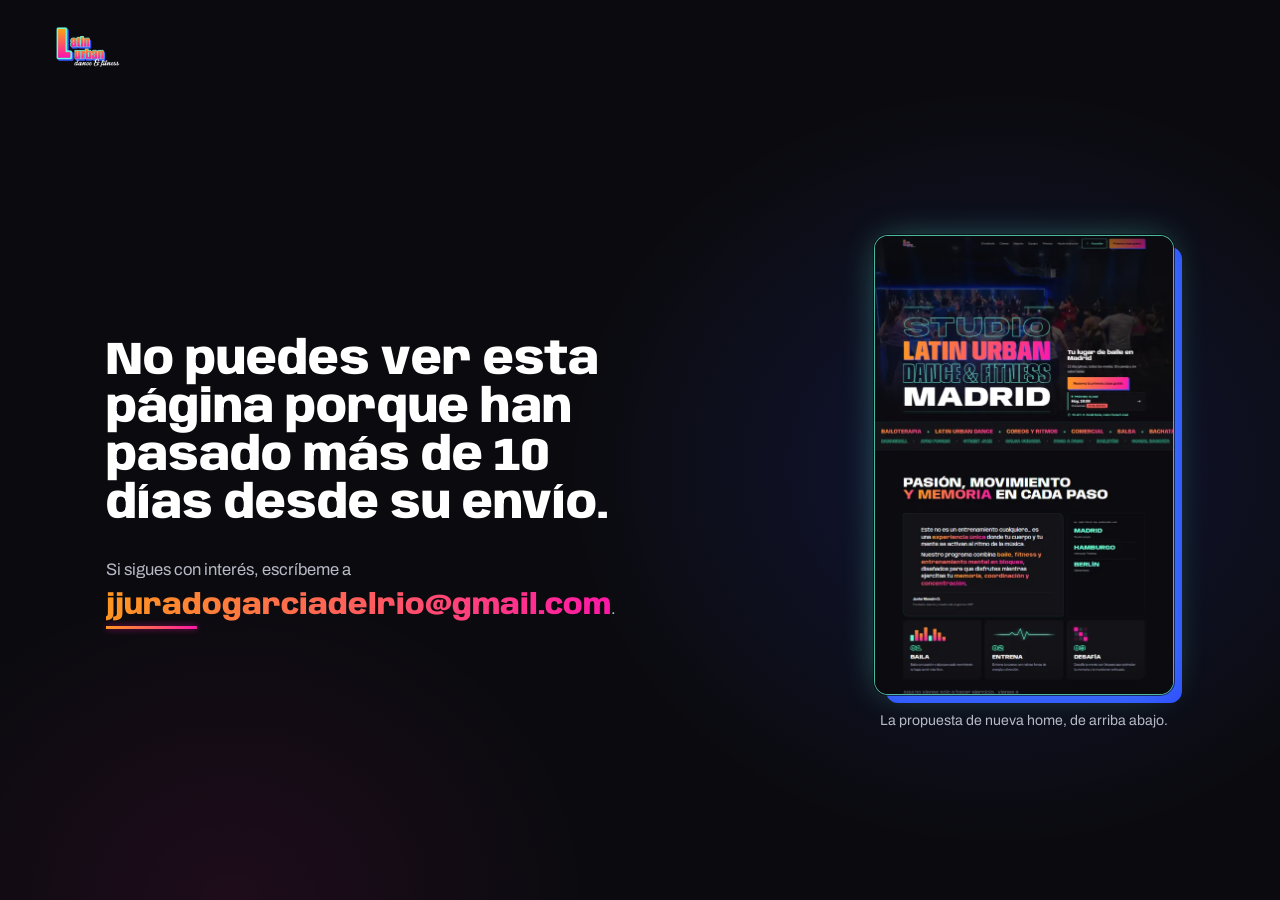
==== commit 35f9e9ef: "feat: la propuesta caduca a los 10 días de su envío Desde el 15-10-2026 a las 00:00 (hora de Madrid)" ====
--- a/prototype/index.html
+++ b/prototype/index.html
@@ -2,7 +2,18 @@
 <html lang="es">
 <head>
 <meta charset="UTF-8">
-<script>document.documentElement.classList.add('js')</script>
+<script>
+  /* La propuesta caduca a los 10 días de su envío (5-10-2026): desde el
+     15-10-2026 a las 00:00 (hora de Madrid) se muestra caducada.html.
+     No aplica al abrir el archivo en local (capturas) ni con ?ver en el
+     enlace. Para alargarla, cambiar la fecha. */
+  if (location.protocol !== 'file:' && !/[?&]ver\b/.test(location.search) &&
+      Date.now() >= Date.parse('2026-10-15T00:00:00+02:00')) {
+    document.documentElement.style.display = 'none';
+    location.replace('caducada.html');
+  }
+  document.documentElement.classList.add('js');
+</script>
 <meta name="viewport" content="width=device-width, initial-scale=1">
 <title>Clases de baile y fitness en Ciudad Lineal | Studio LUDF Madrid</title>
 <meta name="description" content="Studio de baile latino y urbano en Ciudad Lineal, Madrid. Bachata, salsa, reggaetón, zumba, heels y más. Primera clase gratis, sin pareja y sin saber bailar. Metro Ciudad Lineal.">
